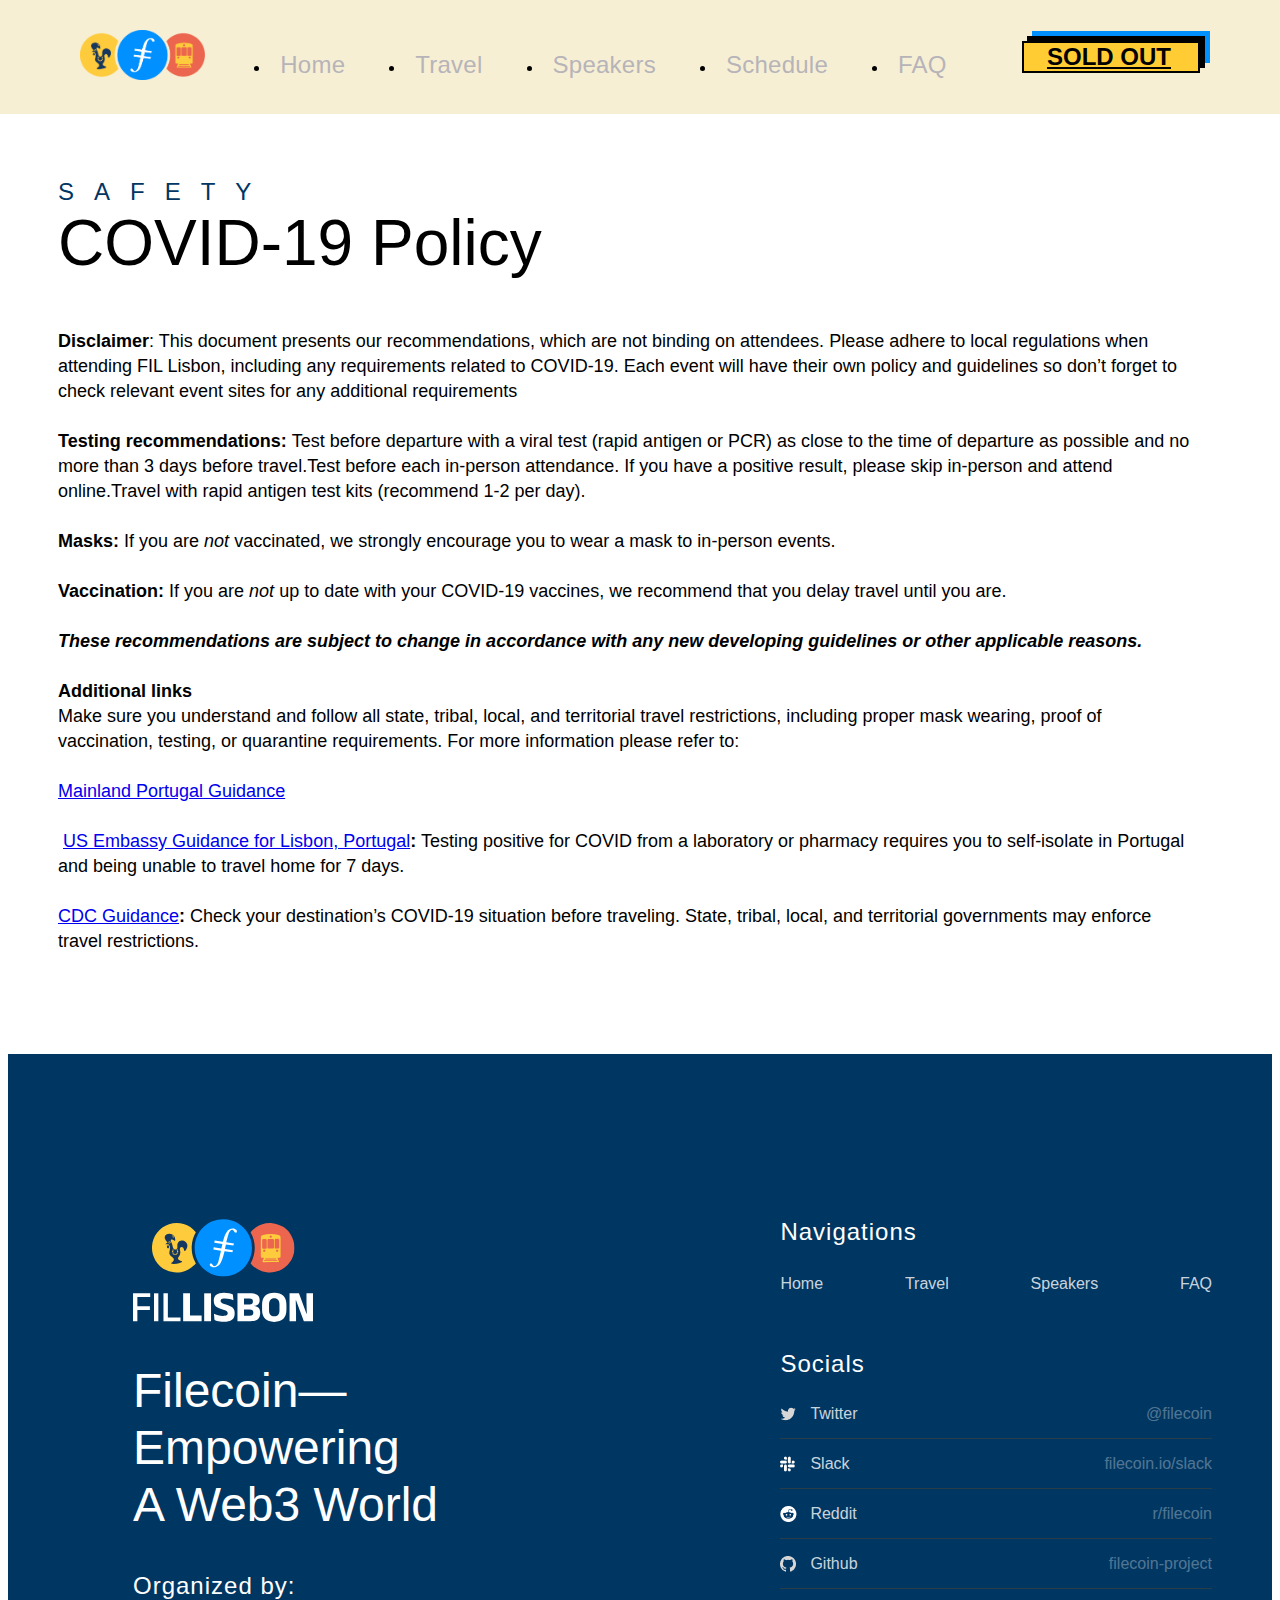
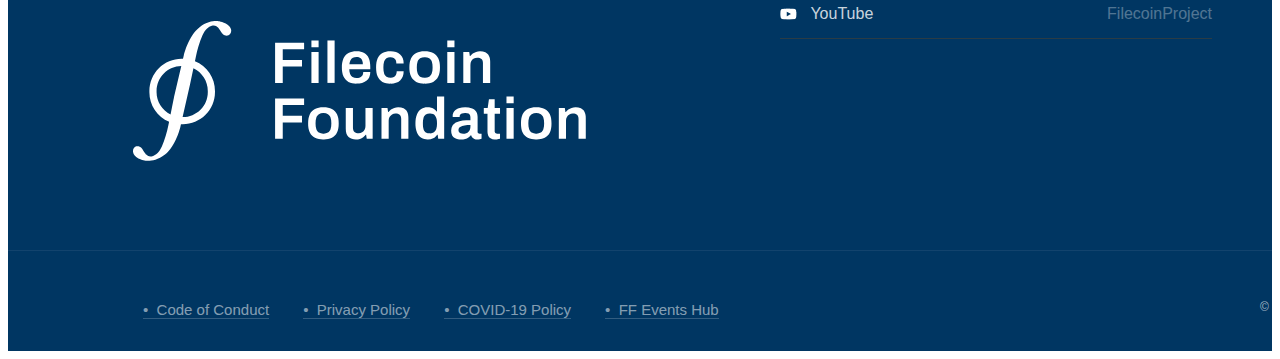
==== src/covid-policy.html @ 8f2e47ae "Date change Correction" ====
<!DOCTYPE html><!--  This site was created in Webflow. https://www.webflow.com  -->
<!--  Last Published: Sat Oct 29 2022 19:11:26 GMT+0000 (Coordinated Universal Time)  -->
<html data-wf-page="633b4d4a6fc466561694c9ec" data-wf-site="6304e1dcd60682c4db9e058d">
<head>
  <meta charset="utf-8">
  <title>FIL Lisbon | Covid Policy</title>
  <meta content="FIL Lisbon | Covid Policy" property="og:title">
  <meta content="FIL Lisbon | Covid Policy" property="twitter:title">
  <meta content="width=device-width, initial-scale=1" name="viewport">
  <meta content="Webflow" name="generator">
  <link href="css/normalize.css" rel="stylesheet" type="text/css">
  <link href="css/webflow.css" rel="stylesheet" type="text/css">
  <link href="css/fil-lisbon-preview.webflow.css" rel="stylesheet" type="text/css">
  <script src="https://ajax.googleapis.com/ajax/libs/webfont/1.6.26/webfont.js" type="text/javascript"></script>
  <script type="text/javascript">WebFont.load({  google: {    families: ["Lato:100,100italic,300,300italic,400,400italic,700,700italic,900,900italic","Anek Latin:100,200,300,regular,500,600,700,800","Lexend:100,200,300,regular,500,600,700,800,900","Nunito:200,300,regular,500,600,700,800,900,200italic,300italic,italic,500italic,600italic,700italic,800italic,900italic","Roboto:100,100italic,300,300italic,regular,italic,500,500italic,700,700italic,900,900italic"]  }});</script>
  <!-- [if lt IE 9]><script src="https://cdnjs.cloudflare.com/ajax/libs/html5shiv/3.7.3/html5shiv.min.js" type="text/javascript"></script><![endif] -->
  <script type="text/javascript">!function(o,c){var n=c.documentElement,t=" w-mod-";n.className+=t+"js",("ontouchstart"in o||o.DocumentTouch&&c instanceof DocumentTouch)&&(n.className+=t+"touch")}(window,document);</script>
  <link href="images/favicon.png" rel="shortcut icon" type="image/x-icon">
  <link href="images/webclip.png" rel="apple-touch-icon">
</head>
<body>
  <div class="navbar-logo-left wf-section">
    <div data-animation="default" data-collapse="medium" data-duration="400" data-easing="ease" data-easing2="ease" role="banner" class="navbar-logo-left-container shadow-three w-nav">
      <div class="container">
        <div class="navbar-wrapper">
          <a href="index.html" class="navbar-brand w-nav-brand"><img src="images/FilLisbonLogo.png" loading="lazy" width="125" alt=""></a>
          <nav role="navigation" class="nav-menu-wrapper w-nav-menu">
            <ul role="list" class="nav-menu-two w-list-unstyled">
              <li class="list-item">
                <a href="https://fil-lisbon.io/" class="nav-link">Home</a>
              </li>
              <li class="list-item-2">
                <a href="https://fil-lisbon.io/travel" class="nav-link">Travel</a>
              </li>
              <li class="list-item-3">
                <a href="https://fil-lisbon.io/speakers" class="nav-link">Speakers</a>
              </li>
              <li class="list-item-3">
                <a href="https://fillisbon2022.sched.com/" target="_blank" class="nav-link">Schedule</a>
              </li>
              <li class="list-item-4">
                <a href="https://fil-lisbon.io/faq/" class="nav-link">FAQ</a>
              </li>
            </ul>
            <div class="div-block-17">
              <a href="register-now.html" target="_blank" class="main-button _2 mobile w-button">Register Now</a>
            </div>
          </nav>
          <a href="https://fil-lisbon.io/" class="main-button _2 hide-mobile w-button">sold out</a>
          <div class="menu-button w-nav-button">
            <div class="w-icon-nav-menu"></div>
          </div>
        </div>
      </div>
    </div>
  </div>
  <div class="section-p exp wf-section">
    <div class="main-div exp">
      <div class="div-h1">
        <h2 class="h2 travel exp">SAFETY</h2>
        <h1 class="h1 exp">COVID-19 Policy</h1>
      </div>
      <p class="paragraph-9 fullwidth"><strong>Disclaimer</strong>: This document presents our recommendations, which are not binding on attendees. Please adhere to local regulations when attending FIL Lisbon, including any requirements related to COVID-19. Each event will have their own policy and guidelines so don’t forget to check relevant event sites for any additional requirements<br><br>‍<strong>Testing recommendations: </strong>Test before departure with a viral test (rapid antigen or PCR) as close to the time of departure as possible and no more than 3 days before travel.Test before each in-person attendance. If you have a positive result, please skip in-person and attend online.Travel with rapid antigen test kits (recommend 1-2 per day).<br><br>‍<strong>Masks: </strong>If you are <em>not</em> vaccinated, we strongly encourage you to wear a mask to in-person events.<br><br>‍<strong>Vaccination: </strong>If you are <em>not </em>up to date with your COVID-19 vaccines, we recommend that you delay travel until you are.<br>‍<br><strong><em>These recommendations are subject to change in accordance with any new developing guidelines or other applicable reasons.<br>‍</em></strong><br><strong>Additional links<br>‍</strong>Make sure you understand and follow all state, tribal, local, and territorial travel restrictions, including proper mask wearing, proof of vaccination, testing, or quarantine requirements. For more information please refer to:<br>‍<br>‍<a href="https://www.visitportugal.com/en/content/covid-19-measures-implemented-portugal#:~:text=The%20use%20of%20a%20mask,or%20a%20positive%20test%20result">Mainland Portugal Guidance<br><br>‍</a>
        <a href="https://pt.usembassy.gov/covid-19-information/">US Embassy Guidance for Lisbon, Portugal</a><strong>:</strong> Testing positive for COVID from a laboratory or pharmacy requires you to self-isolate in Portugal and being unable to travel home for 7 days. <br><br>‍<a href="https://www.cdc.gov/coronavirus/2019-ncov/travelers/travel-during-covid19.html">CDC Guidance</a><strong>: </strong>Check your destination’s COVID-19 situation before traveling. State, tribal, local, and territorial governments may enforce travel restrictions.
      </p>
    </div>
  </div>
  <section class="footer-dark wf-section">
    <div class="container-2">
      <div class="footer-wrapper">
        <div class="div-block-2"><img src="images/FL-Logo-Light.svg" loading="lazy" width="180" alt="" class="image-39">
          <div class="text-block-3">Filecoin—Empowering <span class="text-span"><br>A Web3 World</span></div>
          <div class="fffooterblock">
            <div class="title-small locaps">Organized by:</div>
            <a href="http://fil.org" target="_blank" class="link-block-6 w-inline-block"><img src="images/FF_Wordmark_Vertical_White.svg" loading="lazy" width="183" alt="" class="image-36"></a>
          </div>
        </div>
        <div class="footer-content">
          <div id="w-node-a9c4c3a8-3bab-3e74-3cee-263333004587-33004577" class="footer-block">
            <div class="title-small">Navigations</div>
            <div class="div-nav navigation">
              <a href="https://fil-lisbon.io/" class="footer-link navigation w-inline-block">
                <div class="text-block-2 navi">Home</div>
              </a>
              <a href="https://fil-lisbon.io/travel" class="footer-link navigation _3 w-inline-block">
                <div class="text-block-2 navi">Travel</div>
              </a>
              <a href="https://fil-lisbon.io/speakers" class="footer-link navigation w-inline-block">
                <div class="text-block-2 navi">Speakers</div>
              </a>
              <a href="https://fil-lisbon.io/faq" class="footer-link navigation _2 w-inline-block">
                <div class="text-block-2 navi">FAQ</div>
              </a>
            </div>
          </div>
          <div class="footer-block">
            <div class="title-small">Socials</div>
            <a href="https://twitter.com/Filecoin" target="_blank" class="div-socials w-inline-block">
              <div class="footer-link">
                <div class="text-block-2">Twitter</div>
              </div><img src="images/Vector_arrow.png" loading="lazy" alt="">
              <div class="text-block">@filecoin</div>
            </a>
            <a href="https://filecoin.io/slack" target="_blank" class="div-socials w-inline-block">
              <div class="footer-link slack">
                <div class="text-block-2">Slack</div>
              </div><img src="images/Vector_arrow.png" loading="lazy" alt="" class="image-34">
              <div class="text-block">filecoin.io/slack</div>
            </a>
            <a href="https://reddit.com/r/filecoin" target="_blank" class="div-socials w-inline-block">
              <div class="footer-link reddit">
                <div class="text-block-2">Reddit</div>
              </div><img src="images/Vector_arrow.png" loading="lazy" width="10" alt="">
              <div class="text-block">r/filecoin</div>
            </a>
            <a href="https://github.com/filecoin-project" target="_blank" class="div-socials w-inline-block">
              <div class="footer-link git">
                <div class="text-block-2">Github</div>
              </div><img src="images/Vector_arrow.png" loading="lazy" alt="">
              <div class="text-block">filecoin-project</div>
            </a>
            <a href="https://youtube.com/c/FilecoinProject" target="_blank" class="div-socials w-inline-block">
              <div class="footer-link youtube">
                <div class="text-block-2">YouTube</div>
              </div><img src="images/Vector_arrow.png" loading="lazy" alt="">
              <div class="text-block">FilecoinProject</div>
            </a>
          </div>
        </div>
      </div>
    </div>
    <div class="footer-divider"></div>
    <div class="div-links-footer">
      <div class="div-block">
        <a href="https://github.com/filecoin-project/community/blob/master/CODE_OF_CONDUCT.md" target="_blank" class="link">•  Code of Conduct</a>
        <a href="https://fil.org/policy/#site-navigation" target="_blank" class="link">•  Privacy Policy</a>
        <a href="https://fil-lisbon.io/covid-policy" class="link">•  COVID-19 Policy</a>
        <a href="https://hub.fil.org/events" target="_blank" class="link last">•  FF Events Hub</a>
      </div>
      <div class="footer-copyright-center">© 2022 Filecoin Foundation</div>
    </div>
  </section>
  <div class="restaurants-modal">
    <div class="div-block-102"><img src="images/exitbutton.png" loading="lazy" data-w-id="875a4fb5-2df9-6914-88bf-822b92c03667" alt="" class="restarauntsclose"></div>
    <div class="places-section restaurants wf-section">
      <div class="places-container">
        <div class="w-layout-grid grid-3">
          <div id="w-node-_66792ef8-95f6-9918-c430-9db1bd0aa310-1694c9ec" class="placestextcontainer"><img src="images/5Oceanos_Lx_030.jpeg" loading="lazy" id="w-node-_26a177ac-442f-70ad-23de-265d0f65f8b1-1694c9ec" alt="" class="places-image">
            <h3 id="w-node-_86635e9c-c1a2-5785-9942-8de3c70d81e2-1694c9ec" class="places-name">Five Oceans</h3>
            <a id="w-node-_3da0956a-74c8-b2fc-07f4-39dd7cb0ed91-1694c9ec" href="https://goo.gl/maps/K3TCDXnjWJshco9NA" target="_blank" class="places-link">LEARN MORE</a>
          </div>
          <div id="w-node-_06355660-84b2-94e2-6095-8bcb9dbc4dc4-1694c9ec" class="placestextcontainer"><img src="images/IMG_20170522_114850.jpeg" loading="lazy" id="w-node-_06355660-84b2-94e2-6095-8bcb9dbc4dc5-1694c9ec" alt="" class="places-image">
            <h3 id="w-node-_06355660-84b2-94e2-6095-8bcb9dbc4dc6-1694c9ec" class="places-name">Noobai - Rooftop Bar</h3>
            <a id="w-node-_06355660-84b2-94e2-6095-8bcb9dbc4dc8-1694c9ec" href="https://goo.gl/maps/tQZDobjEqquuS2Sy9" target="_blank" class="places-link">LEARN MORE</a>
          </div>
          <div id="w-node-c7a97e42-8497-71e5-f2fa-04b540f493e4-1694c9ec" class="placestextcontainer"><img src="images/_DSC5355.jpeg" loading="lazy" id="w-node-c7a97e42-8497-71e5-f2fa-04b540f493e5-1694c9ec" alt="" class="places-image">
            <h3 id="w-node-c7a97e42-8497-71e5-f2fa-04b540f493e6-1694c9ec" class="places-name">JNcQUOI Avenida<br></h3>
            <a id="w-node-c7a97e42-8497-71e5-f2fa-04b540f493e8-1694c9ec" href="https://goo.gl/maps/TmU7Uy5wSqJXrY8MA" target="_blank" class="places-link">LEARN MORE</a>
          </div>
          <div id="w-node-a658e69f-17e7-f846-5b67-9b45bd2e0304-1694c9ec" class="placestextcontainer"><img src="images/RestoLattitude-2-2.jpeg" loading="lazy" id="w-node-a658e69f-17e7-f846-5b67-9b45bd2e0305-1694c9ec" alt="" class="places-image">
            <h3 id="w-node-a658e69f-17e7-f846-5b67-9b45bd2e0306-1694c9ec" class="places-name">Latitude 38º43&#x27;</h3>
            <a id="w-node-a658e69f-17e7-f846-5b67-9b45bd2e0308-1694c9ec" href="https://goo.gl/maps/EkPLyjfGFeERiJK98" target="_blank" class="places-link">LEARN MORE</a>
          </div>
          <div id="w-node-_33564b3e-86a9-6631-447e-f9b7d7c5b816-1694c9ec" class="placestextcontainer"><img src="images/2021-12-16.png" loading="lazy" id="w-node-_33564b3e-86a9-6631-447e-f9b7d7c5b817-1694c9ec" alt="" class="places-image">
            <h3 id="w-node-_33564b3e-86a9-6631-447e-f9b7d7c5b818-1694c9ec" class="places-name">Bairrices</h3>
            <a id="w-node-_33564b3e-86a9-6631-447e-f9b7d7c5b81a-1694c9ec" href="https://g.page/bairrices?share" target="_blank" class="places-link">LEARN MORE</a>
          </div>
          <div id="w-node-_9e608be7-f5c4-5568-a2ab-08cfab0490d3-1694c9ec" class="placestextcontainer"><img src="images/SanaSud_DSC7106.jpeg" loading="lazy" id="w-node-_9e608be7-f5c4-5568-a2ab-08cfab0490d4-1694c9ec" alt="" class="places-image">
            <h3 id="w-node-_9e608be7-f5c4-5568-a2ab-08cfab0490d5-1694c9ec" class="places-name">SUD Lisboa<br></h3>
            <a id="w-node-_9e608be7-f5c4-5568-a2ab-08cfab0490d7-1694c9ec" href="https://g.page/sudlisboa?share" target="_blank" class="places-link">LEARN MORE</a>
          </div>
        </div>
      </div>
    </div>
  </div>
  <div class="experiences-modal">
    <div class="div-block-102"><img src="images/exitbutton.png" loading="lazy" data-w-id="a4d59be3-7022-2775-fd62-00d3d62ffb47" alt="" class="experiencesclose"></div>
    <div class="places-section experiences wf-section">
      <div class="places-container">
        <div class="w-layout-grid grid-3">
          <div id="w-node-a447d27c-357b-f688-2eb9-26d60accfb9c-1694c9ec" class="placestextcontainer"><img src="images/2017-07-12.jpeg" loading="lazy" id="w-node-a447d27c-357b-f688-2eb9-26d60accfb9d-1694c9ec" alt="" class="places-image">
            <h3 id="w-node-a447d27c-357b-f688-2eb9-26d60accfb9e-1694c9ec" class="places-name">Time Out Market</h3>
            <a id="w-node-a447d27c-357b-f688-2eb9-26d60accfba0-1694c9ec" href="https://g.page/timeoutmarketlisboa?share" target="_blank" class="places-link">LEARN MORE</a>
          </div>
          <div id="w-node-a447d27c-357b-f688-2eb9-26d60accfba2-1694c9ec" class="placestextcontainer"><img src="images/2022-07-11.jpeg" loading="lazy" id="w-node-a447d27c-357b-f688-2eb9-26d60accfba3-1694c9ec" alt="" class="places-image">
            <h3 id="w-node-a447d27c-357b-f688-2eb9-26d60accfba4-1694c9ec" class="places-name">Jerónimos Monastery</h3>
            <a id="w-node-a447d27c-357b-f688-2eb9-26d60accfba6-1694c9ec" href="https://goo.gl/maps/MkXmdE1ZCiWThfJP8" target="_blank" class="places-link">LEARN MORE</a>
          </div>
          <div id="w-node-a447d27c-357b-f688-2eb9-26d60accfba8-1694c9ec" class="placestextcontainer"><img src="images/2022-03-02.jpeg" loading="lazy" id="w-node-a447d27c-357b-f688-2eb9-26d60accfba9-1694c9ec" alt="" class="places-image">
            <h3 id="w-node-a447d27c-357b-f688-2eb9-26d60accfbaa-1694c9ec" class="places-name">Castelo de S. Jorge<br></h3>
            <a id="w-node-a447d27c-357b-f688-2eb9-26d60accfbad-1694c9ec" href="https://goo.gl/maps/jUPQa2qWNUsDVSVL6" target="_blank" class="places-link">LEARN MORE</a>
          </div>
          <div id="w-node-a447d27c-357b-f688-2eb9-26d60accfbaf-1694c9ec" class="placestextcontainer"><img src="images/Alfama.jpeg" loading="lazy" id="w-node-a447d27c-357b-f688-2eb9-26d60accfbb0-1694c9ec" alt="" class="places-image">
            <h3 id="w-node-a447d27c-357b-f688-2eb9-26d60accfbb1-1694c9ec" class="places-name">Alfama</h3>
            <a id="w-node-a447d27c-357b-f688-2eb9-26d60accfbb3-1694c9ec" href="https://goo.gl/maps/HQL674FAvwsdsAo59" target="_blank" class="places-link">LEARN MORE</a>
          </div>
          <div id="w-node-a447d27c-357b-f688-2eb9-26d60accfbb5-1694c9ec" class="placestextcontainer"><img src="images/2022-07-18.jpeg" loading="lazy" id="w-node-a447d27c-357b-f688-2eb9-26d60accfbb6-1694c9ec" alt="" class="places-image">
            <h3 id="w-node-a447d27c-357b-f688-2eb9-26d60accfbb7-1694c9ec" class="places-name">Commerce Square</h3>
            <a id="w-node-a447d27c-357b-f688-2eb9-26d60accfbb9-1694c9ec" href="https://goo.gl/maps/eVeUehPPemKwAAue9" target="_blank" class="places-link">LEARN MORE</a>
          </div>
          <div id="w-node-a447d27c-357b-f688-2eb9-26d60accfbbb-1694c9ec" class="placestextcontainer"><img src="images/SanaSud_DSC7106.jpeg" loading="lazy" id="w-node-a447d27c-357b-f688-2eb9-26d60accfbbc-1694c9ec" alt="" class="places-image">
            <h3 id="w-node-a447d27c-357b-f688-2eb9-26d60accfbbd-1694c9ec" class="places-name">Belém Tower<br></h3>
            <a id="w-node-a447d27c-357b-f688-2eb9-26d60accfbc0-1694c9ec" href="https://goo.gl/maps/6TBn5aKqAKKNrPaZ9" target="_blank" class="places-link">LEARN MORE</a>
          </div>
        </div>
      </div>
    </div>
  </div>
  <div class="bars-modal">
    <div class="div-block-102"><img src="images/exitbutton.png" loading="lazy" data-w-id="bc67b76c-c0ed-0e39-b672-1e1e3473ba31" alt="" class="barsclose"></div>
    <div class="places-section bars wf-section">
      <div class="places-container">
        <div class="w-layout-grid grid-3">
          <div id="w-node-_777ced3e-dd95-0ee1-6496-59bda0663264-1694c9ec" class="placestextcontainer"><img src="images/Screen-Shot-2022-09-13-at-3.26.57-PM.png" loading="lazy" id="w-node-_777ced3e-dd95-0ee1-6496-59bda0663265-1694c9ec" alt="" class="places-image">
            <h3 id="w-node-_777ced3e-dd95-0ee1-6496-59bda0663266-1694c9ec" class="places-name">Freaky Tiki</h3>
            <a id="w-node-_777ced3e-dd95-0ee1-6496-59bda0663268-1694c9ec" href="https://goo.gl/maps/554MW8eBgL7R7M5fA" target="_blank" class="places-link">LEARN MORE</a>
          </div>
          <div id="w-node-_777ced3e-dd95-0ee1-6496-59bda066326a-1694c9ec" class="placestextcontainer"><img src="images/2022-03-26.jpeg" loading="lazy" id="w-node-_777ced3e-dd95-0ee1-6496-59bda066326b-1694c9ec" alt="" class="places-image">
            <h3 id="w-node-_777ced3e-dd95-0ee1-6496-59bda066326c-1694c9ec" class="places-name">146 Bar</h3>
            <a id="w-node-_777ced3e-dd95-0ee1-6496-59bda066326e-1694c9ec" href="https://g.page/146-bar?share" target="_blank" class="places-link">LEARN MORE</a>
          </div>
          <div id="w-node-_777ced3e-dd95-0ee1-6496-59bda0663270-1694c9ec" class="placestextcontainer"><img src="images/unnamed.jpeg" loading="lazy" id="w-node-_777ced3e-dd95-0ee1-6496-59bda0663271-1694c9ec" alt="" class="places-image">
            <h3 id="w-node-_777ced3e-dd95-0ee1-6496-59bda0663272-1694c9ec" class="places-name">Foxtrot<br></h3>
            <a id="w-node-_777ced3e-dd95-0ee1-6496-59bda0663275-1694c9ec" href="https://g.page/BarFoxtrotLisboa?share" target="_blank" class="places-link">LEARN MORE</a>
          </div>
          <div id="w-node-_777ced3e-dd95-0ee1-6496-59bda0663277-1694c9ec" class="placestextcontainer"><img src="images/unnamed_1.jpeg" loading="lazy" id="w-node-_777ced3e-dd95-0ee1-6496-59bda0663278-1694c9ec" alt="" class="places-image">
            <h3 id="w-node-_777ced3e-dd95-0ee1-6496-59bda0663279-1694c9ec" class="places-name">The V Rooftop Bar</h3>
            <a id="w-node-_777ced3e-dd95-0ee1-6496-59bda066327b-1694c9ec" href="https://g.page/v-rooftop-bar?share" target="_blank" class="places-link">LEARN MORE</a>
          </div>
          <div id="w-node-_777ced3e-dd95-0ee1-6496-59bda066327d-1694c9ec" class="placestextcontainer"><img src="images/Screen-Shot-2022-09-13-at-3.28.40-PM.png" loading="lazy" id="w-node-_777ced3e-dd95-0ee1-6496-59bda066327e-1694c9ec" alt="" class="places-image">
            <h3 id="w-node-_777ced3e-dd95-0ee1-6496-59bda066327f-1694c9ec" class="places-name">Procópio</h3>
            <a id="w-node-_777ced3e-dd95-0ee1-6496-59bda0663281-1694c9ec" href="https://goo.gl/maps/eNeLXnjAYqoRHYZq7" target="_blank" class="places-link">LEARN MORE</a>
          </div>
          <div id="w-node-_777ced3e-dd95-0ee1-6496-59bda0663283-1694c9ec" class="placestextcontainer"><img src="images/Screen-Shot-2022-09-13-at-3.30.10-PM.png" loading="lazy" id="w-node-_777ced3e-dd95-0ee1-6496-59bda0663284-1694c9ec" alt="" class="places-image">
            <h3 id="w-node-_777ced3e-dd95-0ee1-6496-59bda0663285-1694c9ec" class="places-name">Bar Hawaii<br></h3>
            <a id="w-node-_777ced3e-dd95-0ee1-6496-59bda0663288-1694c9ec" href="https://goo.gl/maps/mLjWbVSWkC5n1vYx5" target="_blank" class="places-link">LEARN MORE</a>
          </div>
        </div>
      </div>
    </div>
  </div>
  <script src="https://d3e54v103j8qbb.cloudfront.net/js/jquery-3.5.1.min.dc5e7f18c8.js?site=6304e1dcd60682c4db9e058d" type="text/javascript" integrity="sha256-9/aliU8dGd2tb6OSsuzixeV4y/faTqgFtohetphbbj0=" crossorigin="anonymous"></script>
  <script src="js/webflow.js" type="text/javascript"></script>
  <!-- [if lte IE 9]><script src="https://cdnjs.cloudflare.com/ajax/libs/placeholders/3.0.2/placeholders.min.js"></script><![endif] -->
  <style>
/*width*/
::-webkit-scrollbar {
width:10px;
}
/*track*/
::-webkit-scrollbar-track {
background:rgba(222, 222, 222, 0.73);
}
/*thumb*/
::-webkit-scrollbar-thumb {
background:rgb(236, 101, 78);
border-radius:20px;
}
</style>
</body>
</html>
---- src/css/fil-lisbon-preview.webflow.css ----
.w-layout-grid {
  display: -ms-grid;
  display: grid;
  grid-auto-columns: 1fr;
  -ms-grid-columns: 1fr 1fr;
  grid-template-columns: 1fr 1fr;
  -ms-grid-rows: auto auto;
  grid-template-rows: auto auto;
  grid-row-gap: 16px;
  grid-column-gap: 16px;
}

a {
  text-decoration: underline;
}

.div-detail-inside {
  display: -webkit-box;
  display: -webkit-flex;
  display: -ms-flexbox;
  display: flex;
  width: 70%;
  height: auto;
  margin-bottom: 30px;
  padding: 20px 60px;
  -webkit-box-align: center;
  -webkit-align-items: center;
  -ms-flex-align: center;
  align-items: center;
  border: 2px solid #000;
  background-color: #f6f6f6;
  -webkit-transition: all 500ms ease;
  transition: all 500ms ease;
}

.div-detail-inside:hover {
  box-shadow: 8px -8px 0 0 #0090ff;
}

.div-detail-inside.last {
  height: auto;
  margin-bottom: 30px;
}

.date-blog {
  font-family: 'Anek Latin', sans-serif;
  color: #fff;
  font-size: 12px;
  line-height: 18px;
}

.img-yellow-star {
  position: absolute;
  left: auto;
  top: 160px;
  right: 630px;
  bottom: auto;
}

.div-father-blocks {
  display: -webkit-box;
  display: -webkit-flex;
  display: -ms-flexbox;
  display: flex;
  width: 100%;
  -webkit-box-pack: start;
  -webkit-justify-content: flex-start;
  -ms-flex-pack: start;
  justify-content: flex-start;
}

.box-m {
  width: 100%;
  margin-right: 30px;
  padding: 30px 0px;
  border-style: solid;
  border-width: 6px;
  border-color: transparent;
  background-color: #fff;
  box-shadow: 13px 13px 0 0 rgba(132, 125, 100, 0.2);
  -webkit-transition: all 550ms ease;
  transition: all 550ms ease;
}

.box-m:hover {
  border-color: #000;
  box-shadow: 13px 13px 0 0 #0090ff;
}

.footer-content {
  display: -webkit-box;
  display: -webkit-flex;
  display: -ms-flexbox;
  display: flex;
  width: 40%;
  margin-right: 60px;
  -webkit-box-orient: vertical;
  -webkit-box-direction: normal;
  -webkit-flex-direction: column;
  -ms-flex-direction: column;
  flex-direction: column;
  grid-auto-columns: 1fr;
  grid-column-gap: 70px;
  grid-row-gap: 40px;
  -ms-grid-columns: auto;
  grid-template-columns: auto;
  -ms-grid-rows: auto;
  grid-template-rows: auto;
}

.div-legends-blog {
  position: absolute;
  left: 0%;
  top: auto;
  right: 0%;
  bottom: auto;
  z-index: 2;
  display: -webkit-box;
  display: -webkit-flex;
  display: -ms-flexbox;
  display: flex;
  height: 100%;
  padding-top: 0px;
  padding-bottom: 25px;
  padding-left: 25px;
  -webkit-box-orient: vertical;
  -webkit-box-direction: normal;
  -webkit-flex-direction: column;
  -ms-flex-direction: column;
  flex-direction: column;
  -webkit-box-pack: end;
  -webkit-justify-content: flex-end;
  -ms-flex-pack: end;
  justify-content: flex-end;
  -webkit-box-align: start;
  -webkit-align-items: flex-start;
  -ms-flex-align: start;
  align-items: flex-start;
  -webkit-transition: all 500ms ease;
  transition: all 500ms ease;
}

.div-legends-blog._2 {
  background-image: none;
  background-position: 50% 50%;
  background-size: cover;
  background-repeat: no-repeat;
}

.image-13 {
  position: absolute;
  left: auto;
  top: 195px;
  right: 52px;
  bottom: 0%;
}

.div-details-w-date {
  display: -webkit-box;
  display: -webkit-flex;
  display: -ms-flexbox;
  display: flex;
  width: 100%;
  -webkit-box-orient: vertical;
  -webkit-box-direction: normal;
  -webkit-flex-direction: column;
  -ms-flex-direction: column;
  flex-direction: column;
  -webkit-box-align: center;
  -webkit-align-items: center;
  -ms-flex-align: center;
  align-items: center;
}

.footer-dark {
  position: relative;
  display: -webkit-box;
  display: -webkit-flex;
  display: -ms-flexbox;
  display: flex;
  margin-bottom: 0px;
  padding: 165px 0px 32px;
  -webkit-box-orient: vertical;
  -webkit-box-direction: normal;
  -webkit-flex-direction: column;
  -ms-flex-direction: column;
  flex-direction: column;
  -webkit-box-pack: justify;
  -webkit-justify-content: space-between;
  -ms-flex-pack: justify;
  justify-content: space-between;
  border-bottom: 0px none #e4ebf3;
  background-color: #003662;
  background-image: url('../images/Group-47423-1.png');
  background-position: 0% 50%;
  background-size: auto 100%;
  background-repeat: no-repeat;
}

.div-image-bus {
  display: -webkit-box;
  display: -webkit-flex;
  display: -ms-flexbox;
  display: flex;
  width: 50%;
  height: auto;
  -webkit-box-pack: end;
  -webkit-justify-content: flex-end;
  -ms-flex-pack: end;
  justify-content: flex-end;
  -webkit-box-align: stretch;
  -webkit-align-items: stretch;
  -ms-flex-align: stretch;
  align-items: stretch;
  -webkit-align-self: stretch;
  -ms-flex-item-align: stretch;
  align-self: stretch;
  background-image: none;
  background-position: 50% 50%;
  background-size: cover;
  background-repeat: no-repeat;
}

.text-complete-date {
  margin-bottom: 40px;
  font-family: 'Anek Latin', sans-serif;
  color: #0090ff;
  font-size: 30px;
  line-height: 33px;
  font-weight: 600;
}

.block-speakers {
  display: -webkit-box;
  display: -webkit-flex;
  display: -ms-flexbox;
  display: flex;
  width: 166px;
  margin-left: 25px;
  padding: 20px 40px;
  -webkit-box-orient: vertical;
  -webkit-box-direction: normal;
  -webkit-flex-direction: column;
  -ms-flex-direction: column;
  flex-direction: column;
  -webkit-box-pack: center;
  -webkit-justify-content: center;
  -ms-flex-pack: center;
  justify-content: center;
  -webkit-box-align: center;
  -webkit-align-items: center;
  -ms-flex-align: center;
  align-items: center;
  border-radius: 5px;
  background-color: #003662;
  box-shadow: 6px -6px 0 0 rgba(0, 54, 98, 0);
  -webkit-transition: all 500ms ease;
  transition: all 500ms ease;
}

.block-speakers:hover {
  box-shadow: 6px -6px 0 0 #0090ff;
}

.paragraph-4 {
  width: 50%;
  padding-right: 40px;
  padding-left: 40px;
  font-family: Lexend, sans-serif;
  color: #847d64;
  font-size: 18px;
  line-height: 25px;
  text-align: center;
}

.img-blue-planet {
  position: absolute;
  left: 190px;
  top: -71px;
  right: auto;
  bottom: auto;
}

.main-button {
  padding-right: 57px;
  padding-left: 43px;
  border: 2px solid #000;
  background-color: #fc3;
  box-shadow: 5px -5px 0 0 #000, 10px -10px 0 0 #0090ff;
  -webkit-transition: all 575ms ease;
  transition: all 575ms ease;
  font-family: 'Anek Latin', sans-serif;
  color: #000;
  font-size: 24px;
  line-height: 28px;
  font-weight: 700;
  text-align: center;
  text-transform: uppercase;
}

.main-button:hover {
  background-color: #fff;
  box-shadow: none;
  -webkit-transform: scale(0.95);
  -ms-transform: scale(0.95);
  transform: scale(0.95);
}

.main-button.absolut {
  position: absolute;
  left: auto;
  top: auto;
  right: auto;
  bottom: 285px;
  -webkit-box-pack: center;
  -webkit-justify-content: center;
  -ms-flex-pack: center;
  justify-content: center;
  -webkit-box-align: center;
  -webkit-align-items: center;
  -ms-flex-align: center;
  align-items: center;
}

.main-button.absolut.map {
  bottom: 55px;
  cursor: pointer;
}

.main-button.absolut.map.hide {
  display: none;
}

.main-button.link-block {
  margin-top: 20px;
  padding-top: 10px;
  padding-bottom: 10px;
  text-decoration: none;
}

.main-button._2 {
  display: block;
  padding-right: 27px;
  padding-left: 23px;
  -webkit-align-self: center;
  -ms-flex-item-align: center;
  -ms-grid-row-align: center;
  align-self: center;
}

.main-button._2.hide-mobile {
  text-align: center;
}

.main-button._2.mobile {
  display: none;
}

.text-6 {
  margin-bottom: 10px;
  font-family: Lexend, sans-serif;
  color: #000;
  font-size: 40px;
  line-height: 60px;
}

.div-local-date {
  display: -webkit-box;
  display: -webkit-flex;
  display: -ms-flexbox;
  display: flex;
  width: 100%;
  margin-bottom: 50px;
  -webkit-box-orient: vertical;
  -webkit-box-direction: normal;
  -webkit-flex-direction: column;
  -ms-flex-direction: column;
  flex-direction: column;
  -webkit-box-align: center;
  -webkit-align-items: center;
  -ms-flex-align: center;
  align-items: center;
}

.img-star-blank {
  position: absolute;
  left: auto;
  top: 335px;
  right: 83px;
  bottom: auto;
}

.h1 {
  margin-top: 0px;
  margin-bottom: 0px;
  font-family: Lexend, sans-serif;
  color: #000;
  font-size: 96px;
  line-height: 115px;
  font-weight: 400;
}

.h1.exp {
  font-size: 64px;
  line-height: 75px;
}

.h1.center {
  text-align: center;
}

.h1.center.contact {
  font-size: 64px;
  line-height: 76px;
}

.div-height100 {
  display: -webkit-box;
  display: -webkit-flex;
  display: -ms-flexbox;
  display: flex;
  width: 100%;
  height: 100%;
  max-width: 50%;
  padding: 170px 190px 170px 60px;
  -webkit-box-orient: vertical;
  -webkit-box-direction: normal;
  -webkit-flex-direction: column;
  -ms-flex-direction: column;
  flex-direction: column;
  -webkit-box-align: start;
  -webkit-align-items: flex-start;
  -ms-flex-align: start;
  align-items: flex-start;
  -webkit-align-self: stretch;
  -ms-flex-item-align: stretch;
  align-self: stretch;
}

.div-height100.the-place {
  padding-top: 0px;
  padding-right: 0px;
  padding-bottom: 0px;
}

.div-height100.about {
  padding-top: 115px;
}

.div-middle {
  display: -webkit-box;
  display: -webkit-flex;
  display: -ms-flexbox;
  display: flex;
  width: 100%;
  max-width: 1140px;
  -webkit-box-orient: vertical;
  -webkit-box-direction: normal;
  -webkit-flex-direction: column;
  -ms-flex-direction: column;
  flex-direction: column;
  -webkit-box-align: center;
  -webkit-align-items: center;
  -ms-flex-align: center;
  align-items: center;
}

.div-middle.map {
  margin-top: -265px;
}

.div-middle.grided {
  display: -ms-grid;
  display: grid;
  grid-auto-columns: 1fr;
  grid-column-gap: 16px;
  grid-row-gap: 16px;
  -ms-grid-columns: 1fr 1fr;
  grid-template-columns: 1fr 1fr;
  -ms-grid-rows: auto;
  grid-template-rows: auto;
}

.div-absolute {
  position: absolute;
  left: 45px;
  top: 125px;
  right: auto;
  bottom: auto;
  display: -webkit-box;
  display: -webkit-flex;
  display: -ms-flexbox;
  display: flex;
  -webkit-box-align: start;
  -webkit-align-items: flex-start;
  -ms-flex-align: start;
  align-items: flex-start;
}

.text-3 {
  margin-bottom: 105px;
  font-family: Lexend, sans-serif;
  color: #000;
  font-size: 48px;
  line-height: 57px;
}

.text-1 {
  margin-bottom: 30px;
  font-family: Lexend, sans-serif;
  color: #000;
  font-size: 48px;
  line-height: 57px;
  font-weight: 300;
}

.text-1.faq {
  margin-bottom: 100px;
  padding-right: 40px;
  font-weight: 400;
}

.div-texts.center {
  display: -webkit-box;
  display: -webkit-flex;
  display: -ms-flexbox;
  display: flex;
  width: 100%;
  -webkit-box-orient: vertical;
  -webkit-box-direction: normal;
  -webkit-flex-direction: column;
  -ms-flex-direction: column;
  flex-direction: column;
  -webkit-box-align: center;
  -webkit-align-items: center;
  -ms-flex-align: center;
  align-items: center;
}

.div-texts.center._100.paddedtop {
  display: none;
  margin-top: 50px;
}

.date-main-section {
  display: -webkit-box;
  display: -webkit-flex;
  display: -ms-flexbox;
  display: flex;
  width: 50%;
  -webkit-box-pack: center;
  -webkit-justify-content: center;
  -ms-flex-pack: center;
  justify-content: center;
  -webkit-box-align: center;
  -webkit-align-items: center;
  -ms-flex-align: center;
  align-items: center;
  text-align: center;
}

.main-section {
  position: relative;
  display: -webkit-box;
  display: -webkit-flex;
  display: -ms-flexbox;
  display: flex;
  height: auto;
  padding-top: 200px;
  padding-bottom: 200px;
  -webkit-box-orient: vertical;
  -webkit-box-direction: normal;
  -webkit-flex-direction: column;
  -ms-flex-direction: column;
  flex-direction: column;
  -webkit-box-pack: start;
  -webkit-justify-content: flex-start;
  -ms-flex-pack: start;
  justify-content: flex-start;
  -webkit-box-align: center;
  -webkit-align-items: center;
  -ms-flex-align: center;
  align-items: center;
  background-color: #f7efd4;
  background-image: none, none;
  background-position: 100% 100%, 0% 0%;
  background-size: auto 75%, auto 50%;
  background-repeat: no-repeat, no-repeat;
}

.footer-wrapper {
  display: -webkit-box;
  display: -webkit-flex;
  display: -ms-flexbox;
  display: flex;
  max-width: none;
  margin-right: 0px;
  margin-left: 0px;
  -webkit-box-pack: justify;
  -webkit-justify-content: space-between;
  -ms-flex-pack: justify;
  justify-content: space-between;
  -webkit-box-align: start;
  -webkit-align-items: flex-start;
  -ms-flex-align: start;
  align-items: flex-start;
}

.footer-social-link {
  margin-left: 12px;
}

.paragraph-3 {
  margin-bottom: 20px;
  padding-top: 5px;
  padding-left: 15px;
  font-family: Lexend, sans-serif;
  color: #003662;
  font-size: 18px;
  line-height: 22px;
}

.footer-divider {
  width: 100%;
  height: 1px;
  margin-top: 85px;
  margin-bottom: 15px;
  background-color: rgba(228, 235, 243, 0.08);
}

.footer-copyright-center {
  font-family: 'Anek Latin', sans-serif;
  color: hsla(0, 0%, 100%, 0.64);
  font-size: 12px;
  line-height: 13px;
  text-align: center;
}

.section-bg-bege {
  position: relative;
  display: -webkit-box;
  display: -webkit-flex;
  display: -ms-flexbox;
  display: flex;
  padding-top: 170px;
  padding-bottom: 170px;
  -webkit-box-pack: center;
  -webkit-justify-content: center;
  -ms-flex-pack: center;
  justify-content: center;
  -webkit-box-align: center;
  -webkit-align-items: center;
  -ms-flex-align: center;
  align-items: center;
  background-color: #f7efd4;
  background-image: none;
  background-position: 0% 95%;
  background-size: 15%;
  background-repeat: no-repeat;
}

.section-bg-bege.the-place {
  padding-bottom: 340px;
  -webkit-box-pack: start;
  -webkit-justify-content: flex-start;
  -ms-flex-pack: start;
  justify-content: flex-start;
  background-image: none;
  background-position: 0% 100%;
  background-size: auto;
}

.text-5 {
  width: 25%;
  font-family: Lexend, sans-serif;
  color: #000;
  font-size: 20px;
  line-height: 25px;
  font-weight: 700;
}

.details {
  display: -webkit-box;
  display: -webkit-flex;
  display: -ms-flexbox;
  display: flex;
  width: 75%;
  margin-left: 20px;
  -webkit-box-orient: vertical;
  -webkit-box-direction: normal;
  -webkit-flex-direction: column;
  -ms-flex-direction: column;
  flex-direction: column;
  -webkit-box-align: start;
  -webkit-align-items: flex-start;
  -ms-flex-align: start;
  align-items: flex-start;
}

.img-circles {
  position: relative;
  z-index: 1;
}

.img-circles.hide {
  display: none;
}

.local-main-section {
  display: -webkit-box;
  display: -webkit-flex;
  display: -ms-flexbox;
  display: flex;
  width: 50%;
  margin-bottom: 15px;
  -webkit-box-pack: center;
  -webkit-justify-content: center;
  -ms-flex-pack: center;
  justify-content: center;
  -webkit-box-align: center;
  -webkit-align-items: center;
  -ms-flex-align: center;
  align-items: center;
}

.text-m-d-y {
  margin-bottom: 10px;
  font-family: Lexend, sans-serif;
  color: #000;
  font-size: 51px;
  line-height: 64px;
  font-weight: 500;
  text-align: center;
}

.img-smile {
  position: absolute;
  left: auto;
  top: 800px;
  right: 69px;
  bottom: auto;
}

.txt-2-m-d-y {
  margin-bottom: 20px;
  font-family: 'Anek Latin', sans-serif;
  color: #847d64;
  font-size: 36px;
  line-height: 43px;
  text-align: center;
}

.logo-fillisbon {
  display: -webkit-box;
  display: -webkit-flex;
  display: -ms-flexbox;
  display: flex;
  width: 50%;
  margin-bottom: 25px;
  -webkit-box-pack: center;
  -webkit-justify-content: center;
  -ms-flex-pack: center;
  justify-content: center;
  -webkit-box-align: center;
  -webkit-align-items: center;
  -ms-flex-align: center;
  align-items: center;
}

.text-event {
  font-family: Lexend, sans-serif;
  color: #fff;
  font-size: 16px;
  text-align: center;
}

.container-2 {
  width: 100%;
  max-width: none;
  margin-right: 0px;
  margin-left: 0px;
}

.image-12 {
  position: absolute;
  left: auto;
  top: 140px;
  right: 110px;
  bottom: auto;
  display: none;
}

.image-12.faq {
  top: 230px;
}

.image-12.faq.blue-planet-copy {
  left: auto;
  top: auto;
  right: 40px;
  bottom: 40px;
}

.icon-pin-map {
  width: 32px;
  margin-right: 20px;
}

.div-icons {
  display: -webkit-box;
  display: -webkit-flex;
  display: -ms-flexbox;
  display: flex;
  width: 50%;
  margin-bottom: 40px;
  -webkit-box-pack: center;
  -webkit-justify-content: center;
  -ms-flex-pack: center;
  justify-content: center;
  -webkit-box-align: center;
  -webkit-align-items: center;
  -ms-flex-align: center;
  align-items: center;
}

.blue-planet {
  position: absolute;
  left: auto;
  top: 210px;
  right: auto;
  bottom: auto;
}

.div-box-blog {
  position: relative;
  display: -webkit-box;
  display: -webkit-flex;
  display: -ms-flexbox;
  display: flex;
  width: 100%;
  height: 640px;
  max-width: none;
  -webkit-box-orient: vertical;
  -webkit-box-direction: normal;
  -webkit-flex-direction: column;
  -ms-flex-direction: column;
  flex-direction: column;
  -webkit-box-pack: end;
  -webkit-justify-content: flex-end;
  -ms-flex-pack: end;
  justify-content: flex-end;
  -webkit-box-align: center;
  -webkit-align-items: center;
  -ms-flex-align: center;
  align-items: center;
  -webkit-align-self: flex-start;
  -ms-flex-item-align: start;
  align-self: flex-start;
  background-image: -webkit-gradient(linear, left bottom, left top, from(rgba(0, 0, 0, 0.47)), color-stop(45%, hsla(0, 0%, 100%, 0))), none;
  background-image: linear-gradient(0deg, rgba(0, 0, 0, 0.47), hsla(0, 0%, 100%, 0) 45%), none;
  background-position: 0px 0px, 50% 50%;
  background-size: auto, cover;
  background-repeat: repeat, no-repeat;
}

.div-box-blog._3 {
  background-image: -webkit-gradient(linear, left bottom, left top, from(rgba(0, 0, 0, 0.47)), color-stop(45%, hsla(0, 0%, 100%, 0))), none;
  background-image: linear-gradient(0deg, rgba(0, 0, 0, 0.47), hsla(0, 0%, 100%, 0) 45%), none;
}

.icon {
  width: 45px;
}

.image-stars-lines {
  position: absolute;
  left: 0%;
  top: -110px;
  right: auto;
  bottom: auto;
}

.icon-hearth {
  margin-right: 20px;
}

.block-days-event {
  display: -webkit-box;
  display: -webkit-flex;
  display: -ms-flexbox;
  display: flex;
  width: 166px;
  padding: 25px 20px;
  -webkit-box-orient: vertical;
  -webkit-box-direction: normal;
  -webkit-flex-direction: column;
  -ms-flex-direction: column;
  flex-direction: column;
  -webkit-box-pack: center;
  -webkit-justify-content: center;
  -ms-flex-pack: center;
  justify-content: center;
  -webkit-box-align: center;
  -webkit-align-items: center;
  -ms-flex-align: center;
  align-items: center;
  border-radius: 5px;
  background-color: #003662;
  box-shadow: 6px -6px 0 0 rgba(0, 54, 98, 0);
  -webkit-transition: all 500ms ease;
  transition: all 500ms ease;
}

.block-days-event:hover {
  box-shadow: 6px -6px 0 0 #0090ff;
}

.div-h1 {
  margin-bottom: 30px;
}

.paragraph-7 {
  width: 70%;
  max-width: none;
  padding-right: 40px;
  padding-left: 40px;
  font-family: Lexend, sans-serif;
  color: #4f4f4f;
  font-size: 16px;
  line-height: 24px;
  text-align: center;
}

.text-4 {
  margin-bottom: 22px;
  font-family: Lexend, sans-serif;
  color: #000;
  font-size: 56px;
  line-height: 70px;
  font-weight: 600;
}

.heading-6 {
  margin-top: 0px;
  margin-bottom: 0px;
  font-family: Lexend, sans-serif;
  color: #000;
  font-size: 20px;
  line-height: 25px;
  font-weight: 600;
}

.div-map {
  position: relative;
  display: -webkit-box;
  display: -webkit-flex;
  display: -ms-flexbox;
  display: flex;
  width: 85%;
  -webkit-box-orient: vertical;
  -webkit-box-direction: normal;
  -webkit-flex-direction: column;
  -ms-flex-direction: column;
  flex-direction: column;
  -webkit-box-pack: center;
  -webkit-justify-content: center;
  -ms-flex-pack: center;
  justify-content: center;
  -webkit-box-align: center;
  -webkit-align-items: center;
  -ms-flex-align: center;
  align-items: center;
}

.image-binoculos {
  position: static;
  left: auto;
  top: -65px;
  right: 0%;
  bottom: auto;
  width: auto;
}

.image-binoculos.hide {
  display: none;
}

.paragraph-6 {
  margin-top: 10px;
  margin-bottom: 0px;
  font-family: Lexend, sans-serif;
  color: #003662;
  font-size: 12px;
  line-height: 17px;
}

.shape-icon.infront {
  position: relative;
  z-index: 2;
  display: -webkit-box;
  display: -webkit-flex;
  display: -ms-flexbox;
  display: flex;
  width: 108px;
  height: 108px;
  margin-right: -15px;
  margin-left: -15px;
  -webkit-box-pack: center;
  -webkit-justify-content: center;
  -ms-flex-pack: center;
  justify-content: center;
  -webkit-box-align: center;
  -webkit-align-items: center;
  -ms-flex-align: center;
  align-items: center;
  border-style: solid;
  border-width: 4px 6px;
  border-color: #f7efd4;
  border-radius: 50%;
  background-color: #0090ff;
}

.shape-icon.behind.on-right {
  position: relative;
  z-index: 1;
  display: -webkit-box;
  display: -webkit-flex;
  display: -ms-flexbox;
  display: flex;
  width: 90px;
  height: 90px;
  -webkit-box-pack: center;
  -webkit-justify-content: center;
  -ms-flex-pack: center;
  justify-content: center;
  -webkit-box-align: center;
  -webkit-align-items: center;
  -ms-flex-align: center;
  align-items: center;
  border-radius: 50%;
  background-color: #ec654e;
}

.shape-icon.behind.on-left {
  position: relative;
  z-index: 1;
  display: -webkit-box;
  display: -webkit-flex;
  display: -ms-flexbox;
  display: flex;
  width: 90px;
  height: 90px;
  -webkit-box-pack: center;
  -webkit-justify-content: center;
  -ms-flex-pack: center;
  justify-content: center;
  -webkit-box-align: center;
  -webkit-align-items: center;
  -ms-flex-align: center;
  align-items: center;
  border-radius: 50%;
  background-color: #fecb3c;
}

.footer-social-block {
  display: -webkit-box;
  display: -webkit-flex;
  display: -ms-flexbox;
  display: flex;
  margin-top: 12px;
  margin-left: -12px;
  -webkit-box-pack: start;
  -webkit-justify-content: flex-start;
  -ms-flex-pack: start;
  justify-content: flex-start;
  -webkit-box-align: center;
  -webkit-align-items: center;
  -ms-flex-align: center;
  align-items: center;
}

.footer-block {
  display: -webkit-box;
  display: -webkit-flex;
  display: -ms-flexbox;
  display: flex;
  width: 100%;
  -webkit-box-orient: vertical;
  -webkit-box-direction: normal;
  -webkit-flex-direction: column;
  -ms-flex-direction: column;
  flex-direction: column;
  -webkit-box-pack: start;
  -webkit-justify-content: flex-start;
  -ms-flex-pack: start;
  justify-content: flex-start;
  -webkit-box-align: start;
  -webkit-align-items: flex-start;
  -ms-flex-align: start;
  align-items: flex-start;
}

.h2 {
  font-family: 'Anek Latin', sans-serif;
  color: #003662;
  font-weight: 500;
  letter-spacing: 20px;
  text-transform: uppercase;
}

.h2.conference {
  margin-top: 0px;
  margin-bottom: 0px;
}

.h2.enjoy {
  margin-top: 0px;
  margin-bottom: 10px;
  text-align: center;
}

.h2.travel {
  margin-top: 0px;
  margin-bottom: 25px;
  text-align: center;
}

.h2.travel.exp {
  margin-bottom: 0px;
  text-align: left;
}

.title-blog {
  font-family: Lexend, sans-serif;
  color: #fff;
  font-size: 20px;
  line-height: 30px;
}

.box-d {
  width: 100%;
  margin-right: 30px;
  padding: 30px 20px;
  border-style: solid;
  border-width: 6px;
  border-color: transparent;
  background-color: #fff;
  box-shadow: 13px 13px 0 0 rgba(132, 125, 100, 0.2);
  -webkit-transition: all 550ms ease;
  transition: all 550ms ease;
}

.box-d:hover {
  border-color: #000;
  box-shadow: 13px 13px 0 0 #0090ff;
}

.title-small {
  margin-bottom: 12px;
  font-family: 'Anek Latin', sans-serif;
  color: #fff;
  font-size: 24px;
  line-height: 26px;
  font-weight: 400;
  letter-spacing: 1px;
  text-transform: capitalize;
}

.title-small.locaps {
  text-transform: none;
}

.img-head {
  position: relative;
  z-index: 2;
  margin-top: -45px;
  margin-right: -100px;
}

.img-head.hide {
  display: none;
}

.img-digital-hand {
  position: relative;
  z-index: 1;
}

.img-digital-hand.hide {
  display: none;
}

.icon-black-star {
  position: absolute;
  left: auto;
  top: 125px;
  right: 145px;
  bottom: auto;
}

.div-100 {
  width: 100%;
}

.div-100.horizontal {
  position: relative;
  display: -webkit-box;
  display: -webkit-flex;
  display: -ms-flexbox;
  display: flex;
  max-width: none;
  -webkit-box-pack: justify;
  -webkit-justify-content: space-between;
  -ms-flex-pack: justify;
  justify-content: space-between;
  -webkit-box-align: center;
  -webkit-align-items: center;
  -ms-flex-align: center;
  align-items: center;
}

.image-14 {
  position: absolute;
  left: auto;
  top: auto;
  right: 190px;
  bottom: auto;
}

.img-stairs {
  position: relative;
  z-index: 1;
  margin-top: -75px;
  margin-right: -36px;
}

.img-stairs.hide {
  display: none;
}

.by-who-blog {
  font-family: 'Anek Latin', sans-serif;
  color: #fff;
  font-size: 14px;
  line-height: 21px;
}

.bold-text {
  font-family: Arial, 'Helvetica Neue', Helvetica, sans-serif;
  font-weight: 700;
}

.icon-hands {
  position: relative;
  z-index: 1;
  margin-right: -150px;
}

.text-2 {
  font-family: Nunito, sans-serif;
  color: #0090ff;
  font-size: 24px;
  line-height: 32px;
  font-weight: 600;
}

.image-11 {
  width: auto;
}

.section-p {
  display: -webkit-box;
  display: -webkit-flex;
  display: -ms-flexbox;
  display: flex;
  padding-top: 170px;
  padding-bottom: 170px;
  -webkit-box-orient: vertical;
  -webkit-box-direction: normal;
  -webkit-flex-direction: column;
  -ms-flex-direction: column;
  flex-direction: column;
  -webkit-box-align: center;
  -webkit-align-items: center;
  -ms-flex-align: center;
  align-items: center;
}

.section-p.conference {
  position: relative;
  padding-top: 200px;
  padding-bottom: 200px;
  -webkit-box-pack: center;
  -webkit-justify-content: center;
  -ms-flex-pack: center;
  justify-content: center;
}

.section-p.map {
  position: relative;
  margin-top: 0px;
  margin-bottom: 0px;
  padding-top: 0px;
  padding-bottom: 90px;
  background-color: #f7efd4;
}

.section-p.blog {
  padding-top: 0px;
  padding-bottom: 0px;
  -webkit-box-orient: horizontal;
  -webkit-box-direction: normal;
  -webkit-flex-direction: row;
  -ms-flex-direction: row;
  flex-direction: row;
  -webkit-box-pack: center;
  -webkit-justify-content: center;
  -ms-flex-pack: center;
  justify-content: center;
}

.section-p.blog.hide {
  display: none;
}

.section-p.about {
  position: relative;
  padding-top: 0px;
  padding-bottom: 0px;
  -webkit-box-orient: horizontal;
  -webkit-box-direction: normal;
  -webkit-flex-direction: row;
  -ms-flex-direction: row;
  flex-direction: row;
  -webkit-box-pack: center;
  -webkit-justify-content: center;
  -ms-flex-pack: center;
  justify-content: center;
}

.section-p.enjoy-lisboa {
  position: relative;
  padding-top: 170px;
  padding-bottom: 75px;
}

.section-p.enjoy-lisboa.hide {
  display: none;
}

.section-p.exp {
  position: relative;
  padding-bottom: 100px;
}

.section-p.networking {
  height: auto;
  padding-top: 54px;
  padding-bottom: 100px;
}

.section-p.side-events {
  position: relative;
  padding-top: 140px;
  padding-bottom: 140px;
  -webkit-box-pack: center;
  -webkit-justify-content: center;
  -ms-flex-pack: center;
  justify-content: center;
}

.section-p.less-passing {
  padding: 40px 40px 40px 50px;
  background-color: #003662;
}

.section-p.less-passing.ideas {
  display: none;
}

.icon-blue-star {
  position: absolute;
  left: 95px;
  top: auto;
  right: auto;
  bottom: 65px;
  display: none;
}

.img-bus {
  position: absolute;
  left: auto;
  top: 110px;
  right: 104px;
  bottom: auto;
}

.number-text {
  font-family: Lexend, sans-serif;
  color: #fc3;
  font-size: 40px;
  line-height: 50px;
  font-weight: 600;
}

.paragraph-2 {
  margin-bottom: 0px;
  font-family: 'Anek Latin', sans-serif;
  color: #003662;
  font-size: 36px;
  line-height: 43px;
}

.paragraph-2.contact {
  font-family: Roboto, sans-serif;
  font-size: 18px;
  line-height: 25px;
}

.paragraph-2.centered {
  font-size: 23px;
  line-height: 29px;
  text-align: center;
}

.image-bus {
  display: none;
  max-width: 100%;
}

.main-div {
  display: -webkit-box;
  display: -webkit-flex;
  display: -ms-flexbox;
  display: flex;
  width: 100%;
  max-width: 1140px;
  -webkit-box-orient: vertical;
  -webkit-box-direction: normal;
  -webkit-flex-direction: column;
  -ms-flex-direction: column;
  flex-direction: column;
  -webkit-box-align: center;
  -webkit-align-items: center;
  -ms-flex-align: center;
  align-items: center;
}

.main-div.exp {
  max-width: none;
  padding-left: 100px;
  -webkit-box-align: start;
  -webkit-align-items: flex-start;
  -ms-flex-align: start;
  align-items: flex-start;
}

.main-div.networking {
  -webkit-box-align: start;
  -webkit-align-items: flex-start;
  -ms-flex-align: start;
  align-items: flex-start;
}

.main-div.networking.grid {
  height: auto;
}

.main-div.networking {
  -webkit-box-align: start;
  -webkit-align-items: flex-start;
  -ms-flex-align: start;
  align-items: flex-start;
}

.footer-link {
  display: -webkit-box;
  display: -webkit-flex;
  display: -ms-flexbox;
  display: flex;
  width: 20%;
  margin-top: 0px;
  margin-bottom: 0px;
  padding-top: 15px;
  padding-bottom: 15px;
  padding-left: 30px;
  -webkit-box-pack: start;
  -webkit-justify-content: flex-start;
  -ms-flex-pack: start;
  justify-content: flex-start;
  -webkit-box-align: start;
  -webkit-align-items: flex-start;
  -ms-flex-align: start;
  align-items: flex-start;
  -webkit-box-flex: 1;
  -webkit-flex: 1;
  -ms-flex: 1;
  flex: 1;
  border-bottom: 1px none #2a3c45;
  background-image: url('../images/Vector-2_1Vector (2).png');
  background-position: 0% 50%;
  background-size: auto;
  background-repeat: no-repeat;
  font-family: Lato, sans-serif;
  color: rgba(255, 255, 255, 0.8);
  font-size: 16px;
  line-height: 19px;
  font-weight: 300;
  text-decoration: none;
}

.footer-link.slack {
  -webkit-box-flex: 1;
  -webkit-flex: 1;
  -ms-flex: 1;
  flex: 1;
  background-image: url('../images/Vector-3_1Vector (3).png');
}

.footer-link.reddit {
  background-image: url('../images/Vector-4_1Vector (4).png');
}

.footer-link.git {
  -webkit-box-flex: 1;
  -webkit-flex: 1;
  -ms-flex: 1;
  flex: 1;
  background-image: url('../images/Vector-5_2Vector (5).png');
}

.footer-link.youtube {
  background-image: url('../images/Vector-6_1Vector (6).png');
}

.footer-link.navigation {
  width: auto;
  margin-right: 0px;
  margin-left: 0px;
  padding-left: 0px;
  -webkit-box-pack: start;
  -webkit-justify-content: flex-start;
  -ms-flex-pack: start;
  justify-content: flex-start;
  -webkit-box-flex: 0;
  -webkit-flex: 0 auto;
  -ms-flex: 0 auto;
  flex: 0 auto;
  background-image: none;
  -webkit-transition: all 425ms ease;
  transition: all 425ms ease;
  text-align: right;
  cursor: pointer;
}

.footer-link.navigation:hover {
  color: rgba(255, 204, 51, 0.81);
}

.footer-link.navigation._3 {
  width: auto;
  margin-left: 0px;
}

.footer-link.navigation._3.w--current {
  color: #fc3;
}

.footer-link.navigation._2 {
  margin-left: 0px;
  cursor: pointer;
}

.div-boxes-m-d-y {
  display: -ms-grid;
  display: grid;
  width: 100%;
  margin-bottom: 100px;
  -webkit-box-pack: center;
  -webkit-justify-content: center;
  -ms-flex-pack: center;
  justify-content: center;
  grid-auto-flow: row;
  grid-auto-columns: 1fr;
  grid-column-gap: 16px;
  grid-row-gap: 16px;
  -ms-grid-columns: 1fr 1fr;
  grid-template-columns: 1fr 1fr;
  -ms-grid-rows: auto auto;
  grid-template-rows: auto auto;
}

.div-image-bus-2 {
  display: -webkit-box;
  display: -webkit-flex;
  display: -ms-flexbox;
  display: flex;
  width: 50%;
  height: auto;
  -webkit-box-pack: end;
  -webkit-justify-content: flex-end;
  -ms-flex-pack: end;
  justify-content: flex-end;
  -webkit-box-align: stretch;
  -webkit-align-items: stretch;
  -ms-flex-align: stretch;
  align-items: stretch;
  -webkit-align-self: stretch;
  -ms-flex-item-align: stretch;
  align-self: stretch;
  background-image: url('../images/Rectangle-3045.png');
  background-position: 50% 50%;
  background-size: cover;
  background-repeat: no-repeat;
}

.div-image-bus-2.faq {
  background-image: url('../images/Rectangle-3065.png');
}

.main-section-2 {
  position: relative;
  display: -webkit-box;
  display: -webkit-flex;
  display: -ms-flexbox;
  display: flex;
  height: auto;
  padding-top: 200px;
  padding-bottom: 200px;
  -webkit-box-orient: vertical;
  -webkit-box-direction: normal;
  -webkit-flex-direction: column;
  -ms-flex-direction: column;
  flex-direction: column;
  -webkit-box-pack: start;
  -webkit-justify-content: flex-start;
  -ms-flex-pack: start;
  justify-content: flex-start;
  -webkit-box-align: center;
  -webkit-align-items: center;
  -ms-flex-align: center;
  align-items: center;
  background-color: #f7efd4;
  background-image: url('../images/Banner-Site-2.png');
  background-position: 100% 100%;
  background-size: auto 60%;
  background-repeat: no-repeat;
}

.main-section-2.travel {
  padding-top: 240px;
  padding-bottom: 242px;
  background-image: url('../images/Group-47417.png');
  background-position: 0% 100%;
  background-size: auto 65%;
}

.main-section-2.faq {
  padding-top: 240px;
  background-image: url('../images/image-9FAQ.png');
  background-position: 0% 100%;
  background-size: auto 65%;
}

.section-bg-bege-2 {
  position: relative;
  display: -webkit-box;
  display: -webkit-flex;
  display: -ms-flexbox;
  display: flex;
  padding-top: 170px;
  padding-bottom: 170px;
  -webkit-box-pack: center;
  -webkit-justify-content: center;
  -ms-flex-pack: center;
  justify-content: center;
  -webkit-box-align: center;
  -webkit-align-items: center;
  -ms-flex-align: center;
  align-items: center;
  background-color: #f7efd4;
  background-image: url('../images/Group-47386_1.png');
  background-position: 0% 95%;
  background-size: 15%;
  background-repeat: no-repeat;
}

.section-bg-bege-2.the-place {
  padding-bottom: 340px;
  -webkit-box-pack: start;
  -webkit-justify-content: flex-start;
  -ms-flex-pack: start;
  justify-content: flex-start;
  background-image: none;
  background-position: 0px 0px;
  background-size: auto;
}

.section-bg-bege-2.registration {
  padding-bottom: 80px;
}

.div-box-blog-2 {
  position: relative;
  display: -webkit-box;
  display: -webkit-flex;
  display: -ms-flexbox;
  display: flex;
  width: 100%;
  height: 640px;
  max-width: none;
  -webkit-box-orient: vertical;
  -webkit-box-direction: normal;
  -webkit-flex-direction: column;
  -ms-flex-direction: column;
  flex-direction: column;
  -webkit-box-pack: end;
  -webkit-justify-content: flex-end;
  -ms-flex-pack: end;
  justify-content: flex-end;
  -webkit-box-align: center;
  -webkit-align-items: center;
  -ms-flex-align: center;
  align-items: center;
  -webkit-align-self: flex-start;
  -ms-flex-item-align: start;
  align-self: flex-start;
  background-image: -webkit-gradient(linear, left bottom, left top, from(rgba(0, 0, 0, 0.47)), color-stop(45%, hsla(0, 0%, 100%, 0))), url('../images/Img_2.png');
  background-image: linear-gradient(0deg, rgba(0, 0, 0, 0.47), hsla(0, 0%, 100%, 0) 45%), url('../images/Img_2.png');
  background-position: 0px 0px, 50% 50%;
  background-size: auto, cover;
  background-repeat: repeat, no-repeat;
  -webkit-transition: all 500ms ease;
  transition: all 500ms ease;
}

.div-box-blog-2:hover {
  background-image: -webkit-gradient(linear, left bottom, left top, color-stop(29%, rgba(0, 0, 0, 0.47)), to(hsla(0, 0%, 100%, 0))), url('../images/Img_2.png');
  background-image: linear-gradient(0deg, rgba(0, 0, 0, 0.47) 29%, hsla(0, 0%, 100%, 0)), url('../images/Img_2.png');
  background-position: 0px 0px, 50% 50%;
  background-size: auto, cover;
  background-repeat: repeat, no-repeat;
}

.div-box-blog-2._3 {
  background-image: -webkit-gradient(linear, left bottom, left top, from(rgba(0, 0, 0, 0.47)), color-stop(45%, hsla(0, 0%, 100%, 0))), url('../images/Img_1.png');
  background-image: linear-gradient(0deg, rgba(0, 0, 0, 0.47), hsla(0, 0%, 100%, 0) 45%), url('../images/Img_1.png');
}

.div-box-blog-2._3:hover {
  background-image: -webkit-gradient(linear, left bottom, left top, color-stop(28%, rgba(0, 0, 0, 0.47)), to(hsla(0, 0%, 100%, 0))), url('../images/Img_1.png');
  background-image: linear-gradient(0deg, rgba(0, 0, 0, 0.47) 28%, hsla(0, 0%, 100%, 0)), url('../images/Img_1.png');
  background-position: 0px 0px, 50% 50%;
  background-size: auto, cover;
  background-repeat: repeat, no-repeat;
}

.div-box-blog-2._2 {
  background-image: -webkit-gradient(linear, left bottom, left top, from(rgba(0, 0, 0, 0.47)), color-stop(45%, hsla(0, 0%, 100%, 0))), url('../images/Img.png');
  background-image: linear-gradient(0deg, rgba(0, 0, 0, 0.47), hsla(0, 0%, 100%, 0) 45%), url('../images/Img.png');
}

.div-box-blog-2._2:hover {
  background-image: -webkit-gradient(linear, left bottom, left top, color-stop(11%, rgba(0, 0, 0, 0.8)), to(hsla(0, 0%, 100%, 0))), url('../images/Img.png');
  background-image: linear-gradient(0deg, rgba(0, 0, 0, 0.8) 11%, hsla(0, 0%, 100%, 0)), url('../images/Img.png');
  background-position: 0px 0px, 50% 50%;
  background-size: auto, cover;
  background-repeat: repeat, no-repeat;
}

.button {
  border-style: solid solid none;
  border-width: 10px;
  border-color: #36a2f5 #003662 #0a1d2c #0090ff;
  border-radius: 13px;
  background-color: rgba(56, 152, 236, 0.38);
}

.div-socials {
  display: -webkit-box;
  display: -webkit-flex;
  display: -ms-flexbox;
  display: flex;
  width: 100%;
  -webkit-box-pack: start;
  -webkit-justify-content: flex-start;
  -ms-flex-pack: start;
  justify-content: flex-start;
  -webkit-box-align: center;
  -webkit-align-items: center;
  -ms-flex-align: center;
  align-items: center;
  border-bottom: 1px solid #2a3c45;
  text-decoration: none;
}

.div-socials.navigation {
  border-bottom-style: none;
  border-bottom-width: 0px;
}

.text-block {
  -webkit-box-orient: vertical;
  -webkit-box-direction: normal;
  -webkit-flex-direction: column;
  -ms-flex-direction: column;
  flex-direction: column;
  -webkit-box-flex: 1;
  -webkit-flex: 1;
  -ms-flex: 1;
  flex: 1;
  opacity: 0.4;
  font-family: Lato, sans-serif;
  color: hsla(0, 0%, 100%, 0.8);
  font-size: 16px;
  line-height: 19px;
  font-weight: 300;
  text-align: right;
}

.text-block-2 {
  text-decoration: none;
}

.text-block-2.navi {
  line-height: 24px;
  font-weight: 400;
}

.div-links-footer {
  display: -webkit-box;
  display: -webkit-flex;
  display: -ms-flexbox;
  display: flex;
  width: 100%;
  margin-top: 35px;
  padding-right: 165px;
  padding-left: 135px;
  -webkit-box-pack: justify;
  -webkit-justify-content: space-between;
  -ms-flex-pack: justify;
  justify-content: space-between;
}

.div-block {
  width: 50%;
}

.link {
  margin-right: 30px;
  border-bottom: 1px solid hsla(0, 0%, 100%, 0.3);
  opacity: 0.66;
  font-family: 'Anek Latin', sans-serif;
  color: hsla(0, 0%, 100%, 0.8);
  font-size: 15px;
  line-height: 16px;
  text-decoration: none;
}

.link.last {
  margin-right: 0px;
  border-bottom: 1px solid rgba(255, 255, 255, 0.3);
  text-decoration: none;
  cursor: pointer;
}

.div-block-2 {
  display: -webkit-box;
  display: -webkit-flex;
  display: -ms-flexbox;
  display: flex;
  width: 60%;
  padding-left: 125px;
  -webkit-box-orient: vertical;
  -webkit-box-direction: normal;
  -webkit-flex-direction: column;
  -ms-flex-direction: column;
  flex-direction: column;
}

.text-block-3 {
  width: 70%;
  margin-bottom: 40px;
  padding-right: 0px;
  font-family: Lexend, sans-serif;
  color: #fff;
  font-size: 48px;
  line-height: 57px;
  font-weight: 300;
}

.text-block-3.logo {
  margin-bottom: 15px;
  font-family: 'Anek Latin', sans-serif;
  font-weight: 400;
  text-transform: uppercase;
}

.text-span {
  font-weight: 500;
}

.text-span-2 {
  font-weight: 600;
}

.div-block-3 {
  position: absolute;
  left: 0%;
  top: 115px;
  right: auto;
  bottom: auto;
  width: auto;
}

.div-block-3.travel {
  left: 200px;
  top: 130px;
}

.div-block-3.speakers {
  left: 50px;
  top: 213px;
  width: 200px;
}

.div-block-3.faq {
  left: 10px;
  top: 280px;
}

.image-15 {
  z-index: 0;
}

.div-block-4 {
  position: absolute;
  left: auto;
  top: -87px;
  right: 0%;
  bottom: auto;
  width: 200px;
}

.lottie-animation {
  width: 253.90625px;
}

.pop-up {
  position: relative;
  display: -webkit-box;
  display: -webkit-flex;
  display: -ms-flexbox;
  display: flex;
  width: 850px;
  height: 800px;
  padding-top: 0px;
  background-color: #fff;
}

.modal-scroll {
  position: absolute;
  width: 100%;
  min-height: 100vh;
  padding: 50px 50px 100px;
}

.name-card-speakers {
  margin-top: 10px;
  color: #fff;
  font-weight: 400;
}

.wrapper-close {
  display: -webkit-box;
  display: -webkit-flex;
  display: -ms-flexbox;
  display: flex;
  -webkit-box-pack: end;
  -webkit-justify-content: flex-end;
  -ms-flex-pack: end;
  justify-content: flex-end;
}

.close-button {
  display: -webkit-box;
  display: -webkit-flex;
  display: -ms-flexbox;
  display: flex;
  width: 48px;
  height: 48px;
  -webkit-box-pack: center;
  -webkit-justify-content: center;
  -ms-flex-pack: center;
  justify-content: center;
  -webkit-box-align: center;
  -webkit-align-items: center;
  -ms-flex-align: center;
  align-items: center;
  background-color: #f6d338;
}

.modalheader {
  margin-bottom: 40px;
  color: #fff;
  font-size: 40px;
  line-height: 1.2em;
  font-weight: 400;
}

.modal-row {
  display: -webkit-box;
  display: -webkit-flex;
  display: -ms-flexbox;
  display: flex;
  width: 100%;
  -webkit-box-pack: center;
  -webkit-justify-content: center;
  -ms-flex-pack: center;
  justify-content: center;
  -webkit-box-align: center;
  -webkit-align-items: center;
  -ms-flex-align: center;
  align-items: center;
  grid-auto-columns: 1fr;
  grid-column-gap: 40px;
  grid-row-gap: 61px;
  -ms-grid-columns: 1fr 1fr;
  grid-template-columns: 1fr 1fr;
  -ms-grid-rows: auto;
  grid-template-rows: auto;
  text-align: left;
}

.modal-wrapper {
  position: absolute;
  overflow: hidden;
  width: 100%;
}

.modal-wrapper._1 {
  display: none;
}

.overlay {
  position: fixed;
  left: 0%;
  top: 0%;
  right: 0%;
  bottom: 0%;
  z-index: 8888;
  display: block;
  overflow: auto;
  background-color: rgba(0, 0, 0, 0.57);
}

.company-card-speakers {
  color: #ce1a25;
  font-size: 18px;
}

.close-overlay {
  position: absolute;
  left: 0px;
  top: 0px;
  right: 0px;
  bottom: 0px;
  opacity: 0.25;
  cursor: pointer;
}

.bio-card-speakers {
  margin-top: 8px;
  color: #b2b2b2;
}

.primary-submission-card-speakers {
  margin-bottom: 32px;
  color: #f6d338;
}

._100-vh-section {
  display: -webkit-box;
  display: -webkit-flex;
  display: -ms-flexbox;
  display: flex;
  width: 100%;
  min-height: 100vh;
  -webkit-box-pack: center;
  -webkit-justify-content: center;
  -ms-flex-pack: center;
  justify-content: center;
  -webkit-box-align: center;
  -webkit-align-items: center;
  -ms-flex-align: center;
  align-items: center;
}

.modal-container {
  position: relative;
  display: block;
  overflow: hidden;
  width: 100%;
  margin-right: auto;
  margin-bottom: 0px;
  margin-left: auto;
  padding: 20px 50px;
  -webkit-box-orient: vertical;
  -webkit-box-direction: normal;
  -webkit-flex-direction: column;
  -ms-flex-direction: column;
  flex-direction: column;
  -webkit-box-pack: center;
  -webkit-justify-content: center;
  -ms-flex-pack: center;
  justify-content: center;
  -webkit-box-align: center;
  -webkit-align-items: center;
  -ms-flex-align: center;
  align-items: center;
  border-style: solid;
  border-width: 1px;
  border-color: #f6d338;
  background-color: #000;
  font-weight: 300;
  text-align: center;
}

.text-block-4 {
  text-decoration: none;
}

.div-block-5 {
  position: fixed;
  left: 0%;
  top: 0%;
  right: 0%;
  bottom: 0%;
  z-index: 2000;
  display: none;
  height: 100vh;
  -webkit-box-orient: vertical;
  -webkit-box-direction: normal;
  -webkit-flex-direction: column;
  -ms-flex-direction: column;
  flex-direction: column;
  -webkit-box-pack: center;
  -webkit-justify-content: center;
  -ms-flex-pack: center;
  justify-content: center;
  -webkit-box-align: center;
  -webkit-align-items: center;
  -ms-flex-align: center;
  align-items: center;
  background-color: rgba(0, 0, 0, 0.47);
}

.image-16 {
  position: absolute;
  left: auto;
  top: 0%;
  right: 0%;
  bottom: auto;
  padding: 34px 34px 0px 0px;
  cursor: pointer;
}

.div-block-6 {
  position: relative;
  width: 50%;
  background-image: url('../images/Group-47386.png'), url('../images/Vector_1.png'), url('../images/Rectangle-3070.png');
  background-position: 0% 100%, 0% 100%, 50% 50%;
  background-size: auto, auto, auto;
  background-repeat: no-repeat, no-repeat, no-repeat;
}

.div-block-7 {
  position: relative;
  display: -webkit-box;
  display: -webkit-flex;
  display: -ms-flexbox;
  display: flex;
  width: 55%;
  padding-top: 140px;
  padding-bottom: 40px;
  -webkit-box-orient: vertical;
  -webkit-box-direction: normal;
  -webkit-flex-direction: column;
  -ms-flex-direction: column;
  flex-direction: column;
  -webkit-box-pack: start;
  -webkit-justify-content: flex-start;
  -ms-flex-pack: start;
  justify-content: flex-start;
  -webkit-box-align: center;
  -webkit-align-items: center;
  -ms-flex-align: center;
  align-items: center;
}

.image-17 {
  position: absolute;
  left: 333px;
  top: 120px;
  right: auto;
  bottom: auto;
  display: inline-block;
}

.image-18 {
  position: absolute;
  left: 67px;
  top: 74px;
}

.image-19 {
  margin-bottom: 20px;
}

.image-20 {
  margin-bottom: 20px;
}

.paragraph-8 {
  width: 60%;
  margin-top: 20px;
  margin-bottom: 70px;
  font-family: 'Anek Latin', sans-serif;
  color: #003662;
  font-size: 20px;
  line-height: 24px;
  text-align: center;
}

.div-block-8 {
  position: absolute;
  left: auto;
  top: auto;
  right: 0%;
  bottom: 20px;
  display: -webkit-box;
  display: -webkit-flex;
  display: -ms-flexbox;
  display: flex;
  width: 80%;
  padding: 10px 80px;
  -webkit-box-orient: horizontal;
  -webkit-box-direction: normal;
  -webkit-flex-direction: row;
  -ms-flex-direction: row;
  flex-direction: row;
  -webkit-justify-content: space-around;
  -ms-flex-pack: distribute;
  justify-content: space-around;
  -webkit-box-align: end;
  -webkit-align-items: flex-end;
  -ms-flex-align: end;
  align-items: flex-end;
  -webkit-box-ordinal-group: 1;
  -webkit-order: 0;
  -ms-flex-order: 0;
  order: 0;
  -webkit-box-flex: 0;
  -webkit-flex: 0 auto;
  -ms-flex: 0 auto;
  flex: 0 auto;
}

.div-block-8.hide {
  display: none;
}

.image-21 {
  display: block;
  max-width: none;
  -webkit-align-self: center;
  -ms-flex-item-align: center;
  -ms-grid-row-align: center;
  align-self: center;
}

.image-22 {
  -webkit-align-self: center;
  -ms-flex-item-align: center;
  -ms-grid-row-align: center;
  align-self: center;
}

.image-23 {
  -webkit-align-self: center;
  -ms-flex-item-align: center;
  -ms-grid-row-align: center;
  align-self: center;
}

.image-24 {
  -webkit-align-self: center;
  -ms-flex-item-align: center;
  -ms-grid-row-align: center;
  align-self: center;
}

.div-block-9 {
  display: -webkit-box;
  display: -webkit-flex;
  display: -ms-flexbox;
  display: flex;
  width: 100%;
  padding-top: 0px;
  -webkit-box-orient: vertical;
  -webkit-box-direction: normal;
  -webkit-flex-direction: column;
  -ms-flex-direction: column;
  flex-direction: column;
  -webkit-box-align: center;
  -webkit-align-items: center;
  -ms-flex-align: center;
  align-items: center;
}

.html-embed {
  overflow: visible;
  width: 100%;
  height: auto;
  margin-bottom: 0px;
  background-color: hsla(0, 0%, 92.9%, 0);
}

.model {
  position: relative;
  display: -webkit-box;
  display: -webkit-flex;
  display: -ms-flexbox;
  display: flex;
  width: auto;
  height: 100vh;
  padding-top: 0px;
  background-color: #fff;
}

.div-image {
  position: relative;
  display: -webkit-box;
  display: -webkit-flex;
  display: -ms-flexbox;
  display: flex;
  width: 45%;
  -webkit-box-pack: end;
  -webkit-justify-content: flex-end;
  -ms-flex-pack: end;
  justify-content: flex-end;
  -webkit-box-align: start;
  -webkit-align-items: flex-start;
  -ms-flex-align: start;
  align-items: flex-start;
  background-image: url('../images/image-5.png'), -webkit-gradient(linear, left top, left bottom, from(#f7efd4), to(#f7efd4));
  background-image: url('../images/image-5.png'), linear-gradient(180deg, #f7efd4, #f7efd4);
  background-position: 0% 100%, 0px 0px;
  background-size: 85%, auto;
  background-repeat: no-repeat, repeat;
}

.image-18-copy {
  position: absolute;
  left: 110px;
  top: 55px;
  width: 80px;
}

.back-home {
  position: absolute;
  left: 28px;
  top: 57px;
  right: auto;
  bottom: auto;
  display: -webkit-box;
  display: -webkit-flex;
  display: -ms-flexbox;
  display: flex;
  -webkit-box-align: center;
  -webkit-align-items: center;
  -ms-flex-align: center;
  align-items: center;
  text-decoration: none;
  cursor: pointer;
}

.back-home.speakers {
  position: static;
  -webkit-box-pack: center;
  -webkit-justify-content: center;
  -ms-flex-pack: center;
  justify-content: center;
  text-align: center;
}

.link-block-2 {
  width: 40px;
  height: 40px;
  background-color: #fc3;
  background-image: url('../images/Vector-15_1Vector (15).png');
  background-position: 50% 50%;
  background-size: auto;
  background-repeat: no-repeat;
  box-shadow: 5px -5px 0 0 #000, 8px -8px 0 0 #0090ff;
  -webkit-transition: all 500ms ease;
  transition: all 500ms ease;
}

.link-block-2:hover {
  box-shadow: none;
}

.text-block-5 {
  margin-left: 20px;
  font-family: 'Anek Latin', sans-serif;
  color: #262626;
  font-size: 24px;
  font-weight: 600;
  text-transform: uppercase;
}

.image-25 {
  position: absolute;
  left: auto;
  top: auto;
  right: 50px;
  bottom: 20px;
  width: 80px;
}

.div-block-10 {
  overflow: scroll;
  width: 80%;
  height: auto;
}

.image-26 {
  position: absolute;
  top: 45px;
  right: 75px;
}

.image-26._2 {
  left: 146px;
  top: 186px;
  right: auto;
  bottom: auto;
}

.image-26._3 {
  left: auto;
  top: 403px;
  right: 107px;
  bottom: auto;
}

.navbar-logo-left {
  position: fixed;
  left: 0%;
  top: 0%;
  right: 0%;
  bottom: auto;
  z-index: 10;
  display: -webkit-box;
  display: -webkit-flex;
  display: -ms-flexbox;
  display: flex;
  -webkit-box-pack: center;
  -webkit-justify-content: center;
  -ms-flex-pack: center;
  justify-content: center;
  -webkit-box-align: center;
  -webkit-align-items: center;
  -ms-flex-align: center;
  align-items: center;
  background-color: #f7efd4;
}

.navbar-logo-left-container {
  z-index: 5;
  width: 1030px;
  max-width: 100%;
  margin-right: auto;
  margin-left: auto;
  padding: 15px 20px;
  background-color: transparent;
}

.navbar-logo-left-container.shadow-three {
  width: 100%;
  max-width: none;
  margin-right: 0px;
  margin-bottom: 0px;
  margin-left: 0px;
  padding: 30px 80px;
}

.container {
  width: 100%;
  max-width: none;
  margin-right: 0px;
  margin-left: 0px;
}

.navbar-wrapper {
  display: -webkit-box;
  display: -webkit-flex;
  display: -ms-flexbox;
  display: flex;
  -webkit-box-pack: justify;
  -webkit-justify-content: space-between;
  -ms-flex-pack: justify;
  justify-content: space-between;
  -webkit-box-align: center;
  -webkit-align-items: center;
  -ms-flex-align: center;
  align-items: center;
}

.nav-menu-wrapper {
  display: -webkit-box;
  display: -webkit-flex;
  display: -ms-flexbox;
  display: flex;
  width: auto;
  -webkit-box-pack: justify;
  -webkit-justify-content: space-between;
  -ms-flex-pack: justify;
  justify-content: space-between;
  -webkit-box-align: center;
  -webkit-align-items: center;
  -ms-flex-align: center;
  align-items: center;
  -webkit-box-flex: 1;
  -webkit-flex: 1;
  -ms-flex: 1;
  flex: 1;
}

.nav-menu-two {
  display: -webkit-box;
  display: -webkit-flex;
  display: -ms-flexbox;
  display: flex;
  width: 100%;
  margin-bottom: 0px;
  padding-left: 0px;
  -webkit-box-pack: center;
  -webkit-justify-content: center;
  -ms-flex-pack: center;
  justify-content: center;
  -webkit-box-align: center;
  -webkit-align-items: center;
  -ms-flex-align: center;
  align-items: center;
}

.nav-link {
  display: block;
  margin-right: 0px;
  margin-left: 0px;
  padding: 5px 10px;
  font-family: 'Anek Latin', sans-serif;
  color: #b6b4b9;
  font-size: 24px;
  line-height: 28px;
  font-weight: 500;
  letter-spacing: 0.25px;
  text-decoration: none;
  cursor: pointer;
}

.nav-link:hover {
  color: #003662;
}

.nav-link:focus-visible {
  border-radius: 4px;
  outline-color: #0050bd;
  outline-offset: 0px;
  outline-style: solid;
  outline-width: 2px;
  color: #0050bd;
}

.nav-link[data-wf-focus-visible] {
  border-radius: 4px;
  outline-color: #0050bd;
  outline-offset: 0px;
  outline-style: solid;
  outline-width: 2px;
  color: #0050bd;
}

.nav-link.w--current {
  color: #003662;
}

.nav-link.last {
  margin-right: 0px;
}

.nav-dropdown {
  margin-right: 5px;
  margin-left: 5px;
}

.nav-dropdown-toggle {
  padding: 5px 30px 5px 10px;
  font-size: 14px;
  line-height: 20px;
  letter-spacing: 0.25px;
}

.nav-dropdown-toggle:hover {
  color: rgba(26, 27, 31, 0.75);
}

.nav-dropdown-toggle:focus-visible {
  border-radius: 5px;
  outline-color: #0050bd;
  outline-offset: 0px;
  outline-style: solid;
  outline-width: 2px;
  color: #0050bd;
}

.nav-dropdown-toggle[data-wf-focus-visible] {
  border-radius: 5px;
  outline-color: #0050bd;
  outline-offset: 0px;
  outline-style: solid;
  outline-width: 2px;
  color: #0050bd;
}

.nav-dropdown-icon {
  margin-right: 10px;
}

.nav-dropdown-list {
  border-radius: 12px;
  background-color: #fff;
}

.nav-dropdown-list.w--open {
  padding-top: 10px;
  padding-bottom: 10px;
}

.nav-dropdown-link {
  padding-top: 5px;
  padding-bottom: 5px;
  font-size: 14px;
}

.nav-dropdown-link:focus-visible {
  border-radius: 5px;
  outline-color: #0050bd;
  outline-offset: 0px;
  outline-style: solid;
  outline-width: 2px;
  color: #0050bd;
}

.nav-dropdown-link[data-wf-focus-visible] {
  border-radius: 5px;
  outline-color: #0050bd;
  outline-offset: 0px;
  outline-style: solid;
  outline-width: 2px;
  color: #0050bd;
}

.nav-divider {
  width: 1px;
  height: 22px;
  margin-right: 15px;
  margin-left: 15px;
  background-color: #e4ebf3;
}

.nav-link-accent {
  margin-right: 20px;
  margin-left: 5px;
  padding: 5px 10px;
  color: #1a1b1f;
  font-size: 14px;
  line-height: 20px;
  font-weight: 700;
  letter-spacing: 0.25px;
  text-decoration: none;
}

.nav-link-accent:hover {
  color: rgba(26, 27, 31, 0.75);
}

.button-primary {
  padding: 12px 25px;
  background-color: #1a1b1f;
  -webkit-transition: all 200ms ease;
  transition: all 200ms ease;
  color: #fff;
  font-size: 12px;
  line-height: 20px;
  letter-spacing: 2px;
  text-transform: uppercase;
}

.button-primary:hover {
  background-color: #32343a;
  color: #fff;
}

.button-primary:active {
  background-color: #43464d;
}

.icon-face {
  position: absolute;
  left: auto;
  top: 290px;
  right: 187px;
  bottom: auto;
}

.description {
  display: -webkit-box;
  display: -webkit-flex;
  display: -ms-flexbox;
  display: flex;
  width: 45%;
  -webkit-box-orient: vertical;
  -webkit-box-direction: normal;
  -webkit-flex-direction: column;
  -ms-flex-direction: column;
  flex-direction: column;
  -webkit-box-pack: center;
  -webkit-justify-content: center;
  -ms-flex-pack: center;
  justify-content: center;
  -webkit-box-align: center;
  -webkit-align-items: center;
  -ms-flex-align: center;
  align-items: center;
  text-align: center;
}

.description._2 {
  width: 70%;
}

.div-description {
  display: -webkit-box;
  display: -webkit-flex;
  display: -ms-flexbox;
  display: flex;
  width: 100%;
  margin-bottom: 50px;
  -webkit-box-pack: center;
  -webkit-justify-content: center;
  -ms-flex-pack: center;
  justify-content: center;
  -webkit-box-align: center;
  -webkit-align-items: center;
  -ms-flex-align: center;
  align-items: center;
}

.icon-black-star-travel {
  position: absolute;
  left: auto;
  top: auto;
  right: 120px;
  bottom: 140px;
}

.image-27 {
  margin-top: 0px;
}

.paragraph-9 {
  width: 45%;
  margin-bottom: 0px;
  font-family: Roboto, sans-serif;
  color: #847d64;
  font-size: 18px;
  line-height: 25px;
}

.paragraph-9._2 {
  width: 50%;
}

.paragraph-9.center {
  width: 75%;
  margin-bottom: 80px;
  text-align: center;
}

.paragraph-9.fullwidth {
  width: 90%;
  color: #000;
}

.image-28 {
  position: absolute;
  left: auto;
  top: auto;
  right: 46px;
  bottom: 86px;
}

.grid {
  position: relative;
  height: 650px;
  grid-column-gap: 0px;
  grid-row-gap: 0px;
  -ms-grid-columns: 1fr 1fr 1fr;
  grid-template-columns: 1fr 1fr 1fr;
  -ms-grid-rows: auto;
  grid-template-rows: auto;
}

.link-block-3 {
  position: relative;
  display: -webkit-box;
  display: -webkit-flex;
  display: -ms-flexbox;
  display: flex;
  width: 100%;
  height: 100%;
  -webkit-box-align: end;
  -webkit-align-items: flex-end;
  -ms-flex-align: end;
  align-items: flex-end;
  color: #303030;
  text-decoration: none;
  cursor: pointer;
}

.image-29 {
  position: absolute;
  left: 0%;
  top: 0%;
  right: 0%;
  bottom: 0%;
  width: 100%;
  height: 650px;
  -o-object-fit: cover;
  object-fit: cover;
}

.text-block-6 {
  position: relative;
  z-index: 4;
  margin-bottom: 25px;
  margin-left: 25px;
  padding-bottom: 0px;
  padding-left: 0px;
  font-family: 'Anek Latin', sans-serif;
  color: rgba(179, 188, 191, 0.4);
  font-size: 32px;
  line-height: 30px;
  font-weight: 500;
  letter-spacing: 5px;
  text-transform: uppercase;
}

.div-block-11 {
  position: absolute;
  left: 0%;
  top: 0%;
  right: 0%;
  bottom: auto;
  z-index: 3;
  width: 100%;
  height: 0px;
  background-color: rgba(240, 100, 77, 0.7);
}

.div-nav {
  display: -webkit-box;
  display: -webkit-flex;
  display: -ms-flexbox;
  display: flex;
  width: 100%;
  -webkit-box-pack: justify;
  -webkit-justify-content: space-between;
  -ms-flex-pack: justify;
  justify-content: space-between;
  -webkit-box-align: center;
  -webkit-align-items: center;
  -ms-flex-align: center;
  align-items: center;
  border-bottom: 1px solid #2a3c45;
  text-decoration: none;
}

.div-nav.navigation {
  -webkit-box-pack: justify;
  -webkit-justify-content: space-between;
  -ms-flex-pack: justify;
  justify-content: space-between;
  border-bottom-style: none;
  border-bottom-width: 0px;
}

.main-section-speakers {
  position: relative;
  display: -webkit-box;
  display: -webkit-flex;
  display: -ms-flexbox;
  display: flex;
  height: auto;
  padding-top: 200px;
  padding-bottom: 200px;
  -webkit-box-orient: vertical;
  -webkit-box-direction: normal;
  -webkit-flex-direction: column;
  -ms-flex-direction: column;
  flex-direction: column;
  -webkit-box-pack: start;
  -webkit-justify-content: flex-start;
  -ms-flex-pack: start;
  justify-content: flex-start;
  -webkit-box-align: center;
  -webkit-align-items: center;
  -ms-flex-align: center;
  align-items: center;
  background-color: #f7efd4;
  background-image: url('../images/Frame-5.png');
  background-position: 100% 100%;
  background-size: auto 60%;
  background-repeat: no-repeat;
}

.main-section-speakers.travel {
  padding-top: 240px;
  background-image: url('../images/Group-47417.png');
  background-position: 0% 100%;
  background-size: auto 65%;
}

.icon-dark-blue {
  position: absolute;
  left: 95px;
  top: auto;
  right: auto;
  bottom: 65px;
}

.grid-2 {
  width: 100%;
  grid-column-gap: 50px;
  grid-row-gap: 150px;
  -ms-grid-columns: 1fr 1fr 1fr;
  grid-template-columns: 1fr 1fr 1fr;
  -ms-grid-rows: auto auto;
  grid-template-rows: auto auto;
}

.grid-2._2 {
  display: none;
  margin-top: 150px;
  grid-auto-columns: 1fr;
  grid-column-gap: 50px;
  grid-row-gap: 150px;
  -ms-grid-columns: 1fr 1fr 1fr;
  grid-template-columns: 1fr 1fr 1fr;
  -ms-grid-rows: auto auto;
  grid-template-rows: auto auto;
}

.div-cards-speakers {
  position: relative;
  display: -webkit-box;
  display: -webkit-flex;
  display: -ms-flexbox;
  display: flex;
  height: auto;
  padding-top: 130px;
  padding-bottom: 75px;
  -webkit-box-orient: vertical;
  -webkit-box-direction: normal;
  -webkit-flex-direction: column;
  -ms-flex-direction: column;
  flex-direction: column;
  -webkit-box-align: center;
  -webkit-align-items: center;
  -ms-flex-align: center;
  align-items: center;
  border-style: solid;
  border-width: 6px;
  border-color: transparent;
  background-color: #fff;
  box-shadow: 0 11px 20px -12px rgba(0, 0, 0, 0.28);
  -webkit-transition: all 475ms ease;
  transition: all 475ms ease;
}

.div-cards-speakers:hover {
  border-color: #000;
  box-shadow: 21px 21px 0 -8px #0090ff;
}

.image-30 {
  position: absolute;
  left: auto;
  top: -73px;
  right: auto;
  bottom: auto;
}

.text-block-7 {
  font-family: Lexend, sans-serif;
  color: #000;
  font-size: 30px;
  line-height: 37px;
  font-weight: 600;
  text-align: center;
}

.text-block-8 {
  width: 80%;
  margin-top: 10px;
  font-family: Lexend, sans-serif;
  color: #000;
  font-size: 16px;
  text-align: center;
}

.div-block-12 {
  display: -webkit-box;
  display: -webkit-flex;
  display: -ms-flexbox;
  display: flex;
  width: 100%;
  max-width: 1140px;
  margin-top: 75px;
  padding-top: 20px;
  padding-bottom: 20px;
  -webkit-box-pack: center;
  -webkit-justify-content: center;
  -ms-flex-pack: center;
  justify-content: center;
  opacity: 0.49;
}

.btn-load-more {
  display: -webkit-box;
  display: -webkit-flex;
  display: -ms-flexbox;
  display: flex;
  width: 40px;
  height: 40px;
  -webkit-box-pack: center;
  -webkit-justify-content: center;
  -ms-flex-pack: center;
  justify-content: center;
  -webkit-box-align: center;
  -webkit-align-items: center;
  -ms-flex-align: center;
  align-items: center;
  background-color: #fc3;
  box-shadow: 5px -5px 0 0 #000, 8px -8px 0 0 #0090ff;
  -webkit-transition: all 500ms ease;
  transition: all 500ms ease;
}

.btn-load-more:hover {
  box-shadow: none;
}

.image-31 {
  display: none;
  -webkit-transform: rotate(-90deg);
  -ms-transform: rotate(-90deg);
  transform: rotate(-90deg);
}

.load-more {
  margin-right: 20px;
  margin-left: 0px;
  font-family: 'Anek Latin', sans-serif;
  color: #262626;
  font-size: 24px;
  font-weight: 600;
  text-transform: uppercase;
}

.icon-guitar {
  position: absolute;
  left: auto;
  top: 180px;
  right: 65px;
  bottom: auto;
}

.icon-black-star-faq {
  position: absolute;
  left: auto;
  top: auto;
  right: 300px;
  bottom: 140px;
}

.div-faq {
  display: -webkit-box;
  display: -webkit-flex;
  display: -ms-flexbox;
  display: flex;
  width: 100%;
  margin-bottom: 20px;
  padding: 20px;
  -webkit-box-orient: vertical;
  -webkit-box-direction: normal;
  -webkit-flex-direction: column;
  -ms-flex-direction: column;
  flex-direction: column;
  -webkit-box-align: start;
  -webkit-align-items: flex-start;
  -ms-flex-align: start;
  align-items: flex-start;
  border-style: solid;
  border-width: 3px;
  border-color: transparent;
  box-shadow: 6px 6px 0 0 #ebe3c9;
  -webkit-transition: all 500ms ease;
  transition: all 500ms ease;
}

.div-faq:hover {
  border: 3px solid #000;
  box-shadow: 6px 6px 0 0 #0090ff;
}

.map-image {
  width: 100%;
  max-width: none;
  border-radius: 9px;
  box-shadow: 9px 9px 0 -1px #000;
  -webkit-transition: all 500ms ease;
  transition: all 500ms ease;
}

.faq-title-block {
  display: -webkit-box;
  display: -webkit-flex;
  display: -ms-flexbox;
  display: flex;
  width: 100%;
  padding: 0px;
  -webkit-box-pack: justify;
  -webkit-justify-content: space-between;
  -ms-flex-pack: justify;
  justify-content: space-between;
  -webkit-box-align: center;
  -webkit-align-items: center;
  -ms-flex-align: center;
  align-items: center;
}

.title-faq {
  font-family: Lexend, sans-serif;
  color: #003662;
  font-size: 24px;
  line-height: 28px;
}

.plus {
  position: relative;
  display: -webkit-box;
  display: -webkit-flex;
  display: -ms-flexbox;
  display: flex;
  width: 30px;
  height: 30px;
  -webkit-box-orient: vertical;
  -webkit-box-direction: normal;
  -webkit-flex-direction: column;
  -ms-flex-direction: column;
  flex-direction: column;
  -webkit-box-pack: center;
  -webkit-justify-content: center;
  -ms-flex-pack: center;
  justify-content: center;
  -webkit-box-align: center;
  -webkit-align-items: center;
  -ms-flex-align: center;
  align-items: center;
}

.div-block-13 {
  width: 16px;
  height: 2px;
  background-color: #003662;
}

.div-block-13.plus {
  position: absolute;
  -webkit-transform: rotate(90deg);
  -ms-transform: rotate(90deg);
  transform: rotate(90deg);
}

.div-block-14 {
  display: block;
  width: 100%;
  height: 100%;
  margin-top: 20px;
  padding-left: 0px;
}

.paragraph-10 {
  display: block;
  width: 100%;
  margin-bottom: 0px;
  font-family: Lexend, sans-serif;
  color: #797979;
  font-size: 16px;
  line-height: 19px;
}

.blue-star {
  position: absolute;
  left: auto;
  top: 105px;
  right: auto;
  bottom: auto;
}

.contact-section {
  position: relative;
  display: -webkit-box;
  display: -webkit-flex;
  display: -ms-flexbox;
  display: flex;
  height: auto;
  padding-top: 200px;
  padding-bottom: 200px;
  -webkit-box-orient: vertical;
  -webkit-box-direction: normal;
  -webkit-flex-direction: column;
  -ms-flex-direction: column;
  flex-direction: column;
  -webkit-box-pack: start;
  -webkit-justify-content: flex-start;
  -ms-flex-pack: start;
  justify-content: flex-start;
  -webkit-box-align: center;
  -webkit-align-items: center;
  -ms-flex-align: center;
  align-items: center;
  background-color: #f7efd4;
  background-image: url('../images/Banner-Site-2.png'), url('../images/Group-3967.png');
  background-position: 100% 100%, 0% 0%;
  background-size: auto 60%, auto 50%;
  background-repeat: no-repeat, no-repeat;
}

.contact-section.travel {
  padding-top: 240px;
  background-image: url('../images/Group-47417.png');
  background-position: 0% 100%;
  background-size: auto 65%;
}

.contact-section.faq {
  padding-top: 240px;
  background-image: url('../images/Group-47417.png');
  background-position: 0% 100%;
  background-size: auto 65%;
}

.contact-section.contact {
  padding-top: 160px;
  padding-bottom: 160px;
  background-image: none;
}

.faq-hands {
  position: absolute;
  left: 49px;
  top: 88px;
  right: auto;
  bottom: auto;
  width: auto;
}

.faq-hands.travel {
  left: 200px;
  top: 130px;
}

.faq-hands.speakers {
  left: 50px;
  top: 213px;
  width: 200px;
}

.faq-hands.faq {
  left: 10px;
  top: 280px;
}

.icon-hands-faq {
  position: relative;
  z-index: 1;
  width: 220px;
  margin-right: 0px;
  -webkit-transform: rotate(-17deg);
  -ms-transform: rotate(-17deg);
  transform: rotate(-17deg);
}

.image-15-faq {
  position: absolute;
  left: auto;
  top: -52px;
  right: -40px;
  bottom: auto;
  z-index: 0;
  width: 120px;
  max-width: none;
}

.form {
  width: 100%;
}

.form.hide {
  display: none;
}

.form-2 {
  display: -webkit-box;
  display: -webkit-flex;
  display: -ms-flexbox;
  display: flex;
}

.div-form-50 {
  display: -webkit-box;
  display: -webkit-flex;
  display: -ms-flexbox;
  display: flex;
  width: 50%;
  padding-right: 70px;
  -webkit-box-orient: vertical;
  -webkit-box-direction: normal;
  -webkit-flex-direction: column;
  -ms-flex-direction: column;
  flex-direction: column;
  -webkit-box-align: start;
  -webkit-align-items: flex-start;
  -ms-flex-align: start;
  align-items: flex-start;
}

.text-field {
  min-height: 50px;
  margin-bottom: 32px;
  border-style: solid;
  border-width: 1px;
  border-color: #3f3f3f;
  background-color: hsla(0, 0%, 100%, 0);
  font-family: 'Anek Latin', sans-serif;
  font-size: 16px;
  line-height: 19px;
}

.text-field:focus {
  border-width: 2px;
  border-color: #000;
}

.field-label {
  font-family: 'Anek Latin', sans-serif;
  color: #000;
  font-size: 16px;
  font-weight: 400;
}

.textarea {
  min-height: 155px;
  border: 1px solid #000;
  background-color: hsla(0, 0%, 100%, 0);
  font-family: 'Anek Latin', sans-serif;
  font-size: 16px;
  line-height: 19px;
}

.textarea:focus {
  border-width: 2px;
  border-color: #000;
}

.div-block-15 {
  display: -webkit-box;
  display: -webkit-flex;
  display: -ms-flexbox;
  display: flex;
  width: 100%;
  margin-top: 32px;
  -webkit-box-pack: end;
  -webkit-justify-content: flex-end;
  -ms-flex-pack: end;
  justify-content: flex-end;
}

.submit-button {
  padding-right: 34px;
  padding-left: 34px;
  border-style: solid;
  border-width: 2px;
  border-color: #1e1e1e;
  background-color: #fc3;
  -webkit-transition: all 450ms ease;
  transition: all 450ms ease;
  font-family: 'Anek Latin', sans-serif;
  color: #000;
  font-size: 24px;
  line-height: 28px;
  font-weight: 500;
  text-transform: uppercase;
  cursor: pointer;
}

.submit-button:hover {
  background-color: #fff;
}

.div-block-16 {
  position: fixed;
  left: 0%;
  top: 0%;
  right: 0%;
  bottom: 0%;
  z-index: 10000;
  display: -webkit-box;
  display: -webkit-flex;
  display: -ms-flexbox;
  display: flex;
  -webkit-box-pack: center;
  -webkit-justify-content: center;
  -ms-flex-pack: center;
  justify-content: center;
  -webkit-box-align: center;
  -webkit-align-items: center;
  -ms-flex-align: center;
  align-items: center;
  background-color: #f7efd4;
}

.div-block-16.hide {
  z-index: 100000;
  display: none;
}

.image-32 {
  position: absolute;
  left: auto;
  top: 0%;
  right: auto;
  bottom: 0%;
  width: 100%;
  max-width: none;
}

.list-item {
  margin-right: 50px;
  -webkit-box-flex: 0;
  -webkit-flex: 0 auto;
  -ms-flex: 0 auto;
  flex: 0 auto;
  cursor: pointer;
}

.list-item-2 {
  margin-right: 50px;
  -webkit-box-flex: 0;
  -webkit-flex: 0 auto;
  -ms-flex: 0 auto;
  flex: 0 auto;
}

.list-item-3 {
  margin-right: 50px;
  -webkit-box-flex: 0;
  -webkit-flex: 0 auto;
  -ms-flex: 0 auto;
  flex: 0 auto;
}

.list-item-4 {
  -webkit-box-flex: 0;
  -webkit-flex: 0 auto;
  -ms-flex: 0 auto;
  flex: 0 auto;
}

.div-block-18 {
  position: relative;
  display: -webkit-box;
  display: -webkit-flex;
  display: -ms-flexbox;
  display: flex;
  width: 100%;
  height: 100%;
  -webkit-box-pack: center;
  -webkit-justify-content: center;
  -ms-flex-pack: center;
  justify-content: center;
  -webkit-box-align: center;
  -webkit-align-items: center;
  -ms-flex-align: center;
  align-items: center;
}

.image-33 {
  position: absolute;
  left: auto;
  top: auto;
  right: auto;
  bottom: 520px;
  width: 315px;
  max-width: none;
  -webkit-align-self: center;
  -ms-flex-item-align: center;
  -ms-grid-row-align: center;
  align-self: center;
}

.image-34 {
  -webkit-align-self: auto;
  -ms-flex-item-align: auto;
  -ms-grid-row-align: auto;
  align-self: auto;
  -webkit-box-flex: 0;
  -webkit-flex: 0 auto;
  -ms-flex: 0 auto;
  flex: 0 auto;
}

.div-block-19 {
  margin-top: 40px;
}

.lightbox-link {
  text-decoration: none;
}

.lightbox-link-2 {
  text-decoration: none;
}

.lightbox-link-3 {
  text-decoration: none;
}

.html-embed-2 {
  width: 100%;
  text-align: center;
}

.restaurants-modal {
  position: fixed;
  left: 0%;
  top: 0%;
  right: 0%;
  bottom: 0%;
  z-index: 1000;
  display: none;
  -webkit-box-orient: vertical;
  -webkit-box-direction: normal;
  -webkit-flex-direction: column;
  -ms-flex-direction: column;
  flex-direction: column;
  -webkit-box-pack: center;
  -webkit-justify-content: center;
  -ms-flex-pack: center;
  justify-content: center;
  -webkit-box-align: center;
  -webkit-align-items: center;
  -ms-flex-align: center;
  align-items: center;
  background-color: rgba(0, 0, 0, 0.75);
}

.slider {
  width: 100%;
  height: 100%;
  background-color: hsla(0, 0%, 86.7%, 0);
}

.div-block-21 {
  display: -webkit-box;
  display: -webkit-flex;
  display: -ms-flexbox;
  display: flex;
  width: 100%;
  height: 100%;
  -webkit-box-pack: center;
  -webkit-justify-content: center;
  -ms-flex-pack: center;
  justify-content: center;
  -webkit-box-align: center;
  -webkit-align-items: center;
  -ms-flex-align: center;
  align-items: center;
}

.link-block-4 {
  position: relative;
  display: -webkit-box;
  display: -webkit-flex;
  display: -ms-flexbox;
  display: flex;
  width: auto;
  height: auto;
  max-width: 700px;
  -webkit-box-pack: center;
  -webkit-justify-content: center;
  -ms-flex-pack: center;
  justify-content: center;
  -webkit-box-align: center;
  -webkit-align-items: center;
  -ms-flex-align: center;
  align-items: center;
  -webkit-transition: all 475ms ease;
  transition: all 475ms ease;
  font-family: Lexend, sans-serif;
  color: #fff;
  text-decoration: none;
  cursor: pointer;
}

.link-block-4:hover {
  box-shadow: 9px 9px 0 0 #000, 14px 14px 0 0 #0090ff;
  opacity: 1;
  color: #fff;
}

.right-arrow {
  width: 50px;
  height: 100px;
}

.image-35 {
  display: block;
  width: 100%;
  height: auto;
  max-width: none;
  -o-object-fit: cover;
  object-fit: cover;
}

.div-block-22 {
  position: absolute;
  left: 0%;
  top: auto;
  right: 0%;
  bottom: 0%;
  padding-top: 20px;
  padding-bottom: 20px;
  padding-left: 20px;
  background-color: rgba(0, 0, 0, 0.66);
  color: #fff;
}

.text-block-9 {
  color: #fff;
  font-size: 20px;
}

.div-block-23 {
  position: fixed;
  left: auto;
  top: 0%;
  right: 0%;
  bottom: auto;
  z-index: 2;
  width: 28px;
  height: 28px;
  margin-top: 20px;
  margin-right: 40px;
  margin-left: 0px;
  border: 2px none #000;
  border-radius: 50%;
  background-color: rgba(255, 204, 51, 0);
  background-image: url('../images/Vector-9_1Vector (9).png');
  background-position: 50% 50%;
  background-size: cover;
  background-repeat: no-repeat;
  box-shadow: 3px 0 3px 0 #000;
  -webkit-transition: all 450ms ease;
  transition: all 450ms ease;
  cursor: pointer;
}

.div-block-23:hover {
  box-shadow: none;
}

.experiences-modal {
  position: fixed;
  left: 0%;
  top: 0%;
  right: 0%;
  bottom: 0%;
  z-index: 1000;
  display: none;
  -webkit-box-orient: vertical;
  -webkit-box-direction: normal;
  -webkit-flex-direction: column;
  -ms-flex-direction: column;
  flex-direction: column;
  -webkit-box-pack: center;
  -webkit-justify-content: center;
  -ms-flex-pack: center;
  justify-content: center;
  -webkit-box-align: center;
  -webkit-align-items: center;
  -ms-flex-align: center;
  align-items: center;
  grid-auto-columns: 1fr;
  grid-column-gap: 16px;
  grid-row-gap: 16px;
  -ms-grid-columns: 1fr 1fr;
  grid-template-columns: 1fr 1fr;
  -ms-grid-rows: auto auto;
  grid-template-rows: auto auto;
  background-color: rgba(0, 0, 0, 0.75);
}

.bars-modal {
  position: fixed;
  left: 0%;
  top: 0%;
  right: 0%;
  bottom: 0%;
  z-index: 1000;
  display: none;
  -webkit-box-orient: vertical;
  -webkit-box-direction: normal;
  -webkit-flex-direction: column;
  -ms-flex-direction: column;
  flex-direction: column;
  -webkit-box-pack: center;
  -webkit-justify-content: center;
  -ms-flex-pack: center;
  justify-content: center;
  -webkit-box-align: center;
  -webkit-align-items: center;
  -ms-flex-align: center;
  align-items: center;
  background-color: rgba(0, 0, 0, 0.75);
}

.img-star-all {
  position: absolute;
  left: auto;
  top: 106px;
  right: 83px;
  bottom: auto;
}

.img-star-blank-2 {
  position: absolute;
  left: auto;
  top: 406px;
  right: 156px;
  bottom: auto;
}

.main-button-side-events {
  padding-right: 57px;
  padding-left: 43px;
  border: 2px solid #000;
  background-color: #fc3;
  box-shadow: 5px -5px 0 0 #000, 10px -10px 0 0 #0090ff;
  opacity: 1;
  -webkit-transition: all 575ms ease;
  transition: all 575ms ease;
  font-family: 'Anek Latin', sans-serif;
  color: #000;
  font-size: 24px;
  line-height: 28px;
  font-weight: 700;
  text-transform: uppercase;
}

.main-button-side-events:hover {
  background-color: #fff;
  box-shadow: none;
  -webkit-transform: scale(0.95);
  -ms-transform: scale(0.95);
  transform: scale(0.95);
}

.main-button-side-events.absolut {
  position: absolute;
  left: auto;
  top: auto;
  right: auto;
  bottom: 285px;
  -webkit-box-pack: center;
  -webkit-justify-content: center;
  -ms-flex-pack: center;
  justify-content: center;
  -webkit-box-align: center;
  -webkit-align-items: center;
  -ms-flex-align: center;
  align-items: center;
}

.main-button-side-events.absolut.map {
  bottom: 55px;
  cursor: pointer;
}

.main-button-side-events.absolut.map.hide {
  display: none;
}

.main-button-side-events.link-block {
  margin-top: 20px;
  padding-top: 10px;
  padding-bottom: 10px;
  text-decoration: none;
}

.main-button-side-events._2 {
  display: block;
  padding-right: 27px;
  padding-left: 23px;
  -webkit-align-self: center;
  -ms-flex-item-align: center;
  -ms-grid-row-align: center;
  align-self: center;
}

.main-button-side-events._2.mobile {
  display: none;
}

.main-button-side-events.paddingtop {
  margin-top: 40px;
  opacity: 0.33;
}

.text-call {
  width: 50%;
}

.text-block-10 {
  font-family: Lexend, sans-serif;
  color: #fc3;
  font-size: 36px;
  line-height: 42px;
}

.paragraph-11 {
  width: 80%;
  margin-top: 10px;
  margin-bottom: 0px;
  font-family: Lexend, sans-serif;
  color: #f7efd4;
  font-size: 18px;
  line-height: 21px;
  text-transform: none;
}

.div-block-100 {
  display: -webkit-box;
  display: -webkit-flex;
  display: -ms-flexbox;
  display: flex;
  width: 100%;
  -webkit-box-pack: justify;
  -webkit-justify-content: space-between;
  -ms-flex-pack: justify;
  justify-content: space-between;
}

.div-block-101 {
  display: -webkit-box;
  display: -webkit-flex;
  display: -ms-flexbox;
  display: flex;
  width: 50%;
  padding-right: 20px;
  -webkit-box-pack: end;
  -webkit-justify-content: flex-end;
  -ms-flex-pack: end;
  justify-content: flex-end;
  -webkit-box-align: center;
  -webkit-align-items: center;
  -ms-flex-align: center;
  align-items: center;
}

.places-section {
  position: relative;
  display: -webkit-box;
  display: -webkit-flex;
  display: -ms-flexbox;
  display: flex;
  width: 100%;
  height: 100%;
  -webkit-box-pack: center;
  -webkit-justify-content: center;
  -ms-flex-pack: center;
  justify-content: center;
  -webkit-box-align: center;
  -webkit-align-items: center;
  -ms-flex-align: center;
  align-items: center;
  background-color: hsla(0, 0%, 86.7%, 0);
}

.places-section.restaurants {
  margin-top: 75px;
}

.places-section.experiences {
  margin-top: 75px;
}

.places-section.bars {
  margin-top: 75px;
}

.places-container {
  position: static;
  left: 0%;
  top: 0%;
  right: 0%;
  bottom: 0%;
  width: 75%;
  height: auto;
}

.grid-3 {
  grid-column-gap: 10px;
  grid-row-gap: 10px;
  -ms-grid-columns: 1fr 1fr 1fr;
  grid-template-columns: 1fr 1fr 1fr;
  -ms-grid-rows: auto auto;
  grid-template-rows: auto auto;
  background-color: transparent;
  opacity: 1;
}

.places-image {
  width: 100%;
  height: 200px;
  border-radius: 10px;
  -o-object-fit: cover;
  object-fit: cover;
}

.placestextcontainer {
  width: 100%;
  padding-bottom: 30px;
  border-radius: 10px;
  background-color: #003662;
  text-align: center;
}

.places-name {
  color: #f7efd4;
  text-align: center;
}

.places-link {
  color: #fc3;
}

.div-block-102 {
  position: fixed;
  left: 0%;
  top: 0%;
  right: 0%;
  bottom: auto;
  display: -webkit-box;
  display: -webkit-flex;
  display: -ms-flexbox;
  display: flex;
  padding-top: 20px;
  padding-right: 20px;
  -webkit-box-pack: end;
  -webkit-justify-content: flex-end;
  -ms-flex-pack: end;
  justify-content: flex-end;
  -webkit-box-align: center;
  -webkit-align-items: center;
  -ms-flex-align: center;
  align-items: center;
}

.newlink {
  color: #003662;
  font-weight: 500;
}

.ffblock {
  display: -webkit-box;
  display: -webkit-flex;
  display: -ms-flexbox;
  display: flex;
  width: 40%;
  margin-top: 60px;
  -webkit-box-orient: vertical;
  -webkit-box-direction: normal;
  -webkit-flex-direction: column;
  -ms-flex-direction: column;
  flex-direction: column;
  -webkit-box-align: center;
  -webkit-align-items: center;
  -ms-flex-align: center;
  align-items: center;
}

.link-block-5 {
  width: 60%;
  margin-top: 10px;
  margin-bottom: 0px;
}

.fffooterblock {
  width: 70%;
  margin-top: 0px;
}

.link-block-6 {
  width: 60%;
}

.image-36 {
  width: 100%;
  max-width: 100%;
  margin-top: 10px;
  -o-object-fit: fill;
  object-fit: fill;
}

.image-37 {
  position: static;
  display: inline-block;
  overflow: visible;
  margin-top: 0px;
  margin-right: auto;
  margin-left: auto;
  float: none;
  clear: none;
  -o-object-fit: fill;
  object-fit: fill;
}

.image-38 {
  width: 100px;
  max-width: none;
}

.image-39 {
  margin-bottom: 40px;
}

.bold-text-3 {
  color: #003662;
}

.div-block-103 {
  margin-top: 25px;
}

.div-block-104 {
  margin-top: 25px;
}

.div-block-105 {
  margin-top: 25px;
}

@media screen and (min-width: 1440px) {
  .main-button {
    display: -webkit-box;
    display: -webkit-flex;
    display: -ms-flexbox;
    display: flex;
    width: auto;
    padding: 10px 57px 10px 43px;
    -webkit-box-pack: center;
    -webkit-justify-content: center;
    -ms-flex-pack: center;
    justify-content: center;
    -webkit-box-align: center;
    -webkit-align-items: center;
    -ms-flex-align: center;
    align-items: center;
    border-style: solid;
    border-width: 2px;
    border-color: #000;
    background-color: #fc3;
    box-shadow: 5px -5px 0 0 #000, 10px -10px 0 0 #0090ff;
    font-family: Arial, 'Helvetica Neue', Helvetica, sans-serif;
    color: #1e1e1e;
    font-size: 24px;
    line-height: 28px;
    font-weight: 700;
    text-transform: uppercase;
  }

  .main-button.absolut {
    bottom: 235px;
  }

  .div-local-date {
    display: -webkit-box;
    display: -webkit-flex;
    display: -ms-flexbox;
    display: flex;
    width: 100%;
    margin-bottom: 50px;
    -webkit-box-orient: vertical;
    -webkit-box-direction: normal;
    -webkit-flex-direction: column;
    -ms-flex-direction: column;
    flex-direction: column;
    -webkit-box-align: center;
    -webkit-align-items: center;
    -ms-flex-align: center;
    align-items: center;
  }

  .h1 {
    margin-top: 0px;
    margin-bottom: 0px;
    font-size: 96px;
    line-height: 115px;
    text-align: center;
  }

  .h1.exp {
    text-align: left;
  }

  .date-main-section {
    display: -webkit-box;
    display: -webkit-flex;
    display: -ms-flexbox;
    display: flex;
    width: 100%;
    -webkit-box-orient: horizontal;
    -webkit-box-direction: normal;
    -webkit-flex-direction: row;
    -ms-flex-direction: row;
    flex-direction: row;
    -webkit-box-pack: center;
    -webkit-justify-content: center;
    -ms-flex-pack: center;
    justify-content: center;
    -webkit-box-align: center;
    -webkit-align-items: center;
    -ms-flex-align: center;
    align-items: center;
  }

  .main-section {
    position: relative;
    background-size: auto 80%, auto;
  }

  .local-main-section {
    display: -webkit-box;
    display: -webkit-flex;
    display: -ms-flexbox;
    display: flex;
    width: 100%;
    margin-bottom: 15px;
    -webkit-box-orient: horizontal;
    -webkit-box-direction: normal;
    -webkit-flex-direction: row;
    -ms-flex-direction: row;
    flex-direction: row;
    -webkit-box-pack: center;
    -webkit-justify-content: center;
    -ms-flex-pack: center;
    justify-content: center;
    -webkit-box-align: center;
    -webkit-align-items: center;
    -ms-flex-align: center;
    align-items: center;
  }

  .logo-fillisbon {
    margin-bottom: 25px;
  }

  .icon-pin-map {
    margin-right: 26px;
  }

  .icon {
    width: 45px;
  }

  .icon-hearth {
    margin-right: 20px;
  }

  .div-h1 {
    width: 100%;
    margin-bottom: 30px;
  }

  .shape-icon {
    display: -webkit-box;
    display: -webkit-flex;
    display: -ms-flexbox;
    display: flex;
    width: 95px;
    height: 95px;
    max-width: 100%;
    -webkit-box-pack: center;
    -webkit-justify-content: center;
    -ms-flex-pack: center;
    justify-content: center;
    -webkit-box-align: center;
    -webkit-align-items: center;
    -ms-flex-align: center;
    align-items: center;
    border: 1px none #000;
    border-radius: 50%;
    background-color: #fecb3c;
  }

  .shape-icon.infront {
    position: relative;
    z-index: 2;
    margin-right: -25px;
    margin-left: -25px;
    background-color: #0090ff;
  }

  .shape-icon.behind.on-right {
    position: relative;
    z-index: 1;
    background-color: #ec654e;
  }

  .shape-icon.behind.on-left {
    position: relative;
    z-index: 1;
    background-color: #fecb3c;
  }

  .paragraph-2 {
    margin-bottom: 0px;
    font-size: 36px;
    line-height: 43px;
  }

  .main-section-2 {
    position: relative;
    background-size: auto 70%, auto;
  }

  .main-section-2.travel {
    padding-bottom: 220px;
    background-image: url('../images/Group-47417.png'), -webkit-gradient(linear, left top, left bottom, from(null), to(null));
    background-image: url('../images/Group-47417.png'), linear-gradient(180deg, null, null);
    background-size: auto 60%, auto;
  }

  .main-section-2.faq {
    padding-bottom: 220px;
    background-image: url('../images/Group-47417.png'), -webkit-gradient(linear, left top, left bottom, from(null), to(null));
    background-image: url('../images/Group-47417.png'), linear-gradient(180deg, null, null);
    background-size: auto 60%, auto;
  }

  .navbar-logo-left-container.shadow-three {
    padding-right: 60px;
  }

  .description {
    display: -webkit-box;
    display: -webkit-flex;
    display: -ms-flexbox;
    display: flex;
    -webkit-box-pack: center;
    -webkit-justify-content: center;
    -ms-flex-pack: center;
    justify-content: center;
    -webkit-box-align: center;
    -webkit-align-items: center;
    -ms-flex-align: center;
    align-items: center;
  }

  .div-description {
    display: -webkit-box;
    display: -webkit-flex;
    display: -ms-flexbox;
    display: flex;
    width: 100%;
    margin-bottom: 50px;
    -webkit-box-orient: vertical;
    -webkit-box-direction: normal;
    -webkit-flex-direction: column;
    -ms-flex-direction: column;
    flex-direction: column;
    -webkit-box-align: center;
    -webkit-align-items: center;
    -ms-flex-align: center;
    align-items: center;
  }

  .main-section-speakers {
    position: relative;
    background-size: auto 70%, auto;
  }

  .main-section-speakers.travel {
    padding-bottom: 220px;
    background-image: url('../images/Group-47417.png'), -webkit-gradient(linear, left top, left bottom, from(null), to(null));
    background-image: url('../images/Group-47417.png'), linear-gradient(180deg, null, null);
    background-size: auto 60%, auto;
  }

  .contact-section {
    position: relative;
    background-size: auto 70%, auto;
  }

  .contact-section.travel {
    padding-bottom: 220px;
    background-image: url('../images/Group-47417.png'), -webkit-gradient(linear, left top, left bottom, from(null), to(null));
    background-image: url('../images/Group-47417.png'), linear-gradient(180deg, null, null);
    background-size: auto 60%, auto;
  }

  .contact-section.faq {
    padding-bottom: 220px;
    background-image: url('../images/Group-47417.png'), -webkit-gradient(linear, left top, left bottom, from(null), to(null));
    background-image: url('../images/Group-47417.png'), linear-gradient(180deg, null, null);
    background-size: auto 60%, auto;
  }

  .contact-section.contact {
    padding-bottom: 220px;
    background-image: url('../images/Group-47417.png'), -webkit-gradient(linear, left top, left bottom, from(null), to(null));
    background-image: url('../images/Group-47417.png'), linear-gradient(180deg, null, null);
    background-size: auto 60%, auto;
  }

  .div-block-16.hide {
    display: none;
  }

  .image-33 {
    bottom: 538px;
  }

  .main-button-side-events {
    display: -webkit-box;
    display: -webkit-flex;
    display: -ms-flexbox;
    display: flex;
    width: auto;
    padding: 10px 57px 10px 43px;
    -webkit-box-pack: center;
    -webkit-justify-content: center;
    -ms-flex-pack: center;
    justify-content: center;
    -webkit-box-align: center;
    -webkit-align-items: center;
    -ms-flex-align: center;
    align-items: center;
    border-style: solid;
    border-width: 2px;
    border-color: #000;
    background-color: #fc3;
    box-shadow: 5px -5px 0 0 #000, 10px -10px 0 0 #0090ff;
    font-family: Arial, 'Helvetica Neue', Helvetica, sans-serif;
    color: #1e1e1e;
    font-size: 24px;
    line-height: 28px;
    font-weight: 700;
    text-transform: uppercase;
  }

  .main-button-side-events.absolut {
    bottom: 235px;
  }
}

@media screen and (min-width: 1920px) {
  .div-image-bus {
    padding-top: 550px;
    padding-bottom: 550px;
    -webkit-box-pack: start;
    -webkit-justify-content: flex-start;
    -ms-flex-pack: start;
    justify-content: flex-start;
  }

  .main-button.absolut {
    top: auto;
    bottom: 258px;
  }

  .div-height100 {
    padding-top: 170px;
    padding-bottom: 170px;
  }

  .main-section {
    padding-top: 240px;
    padding-bottom: 240px;
    background-size: auto, auto;
  }

  .section-bg-bege {
    background-position: 0% 98%;
  }

  .blue-planet {
    top: 125px;
  }

  .section-p {
    padding-top: 100px;
    padding-bottom: 100px;
  }

  .section-p.about {
    height: auto;
    -webkit-box-pack: center;
    -webkit-justify-content: center;
    -ms-flex-pack: center;
    justify-content: center;
  }

  .image-bus {
    width: auto;
    height: 1000px;
    max-width: none;
    -webkit-align-self: stretch;
    -ms-flex-item-align: stretch;
    -ms-grid-row-align: stretch;
    align-self: stretch;
    -webkit-box-flex: 0;
    -webkit-flex: 0 auto;
    -ms-flex: 0 auto;
    flex: 0 auto;
  }

  .main-div.networking.grid {
    max-width: none;
    padding-right: 100px;
    padding-left: 100px;
  }

  .main-div.networking._2 {
    max-width: none;
    padding-left: 100px;
  }

  .div-image-bus-2 {
    padding-top: 550px;
    padding-bottom: 550px;
    -webkit-box-pack: start;
    -webkit-justify-content: flex-start;
    -ms-flex-pack: start;
    justify-content: flex-start;
  }

  .main-section-2 {
    padding-top: 240px;
    padding-bottom: 240px;
    background-size: auto, auto;
  }

  .main-section-2.travel {
    padding-bottom: 240px;
    background-image: url('../images/Group-47417.png'), -webkit-gradient(linear, left top, left bottom, from(transparent), to(transparent));
    background-image: url('../images/Group-47417.png'), linear-gradient(180deg, transparent, transparent);
    background-size: auto, auto;
  }

  .main-section-2.faq {
    padding-bottom: 240px;
  }

  .section-bg-bege-2 {
    background-position: 0% 98%;
  }

  .div-block-3.speakers {
    width: auto;
  }

  .modal-wrapper._1 {
    display: block;
  }

  .modal-container {
    background-size: cover;
  }

  .image-17 {
    left: 482px;
    top: 181px;
  }

  .image-18-copy {
    left: 140px;
    top: 96px;
    width: 100px;
  }

  .navbar-logo-left {
    z-index: 10;
  }

  .nav-menu-two {
    padding-right: 0px;
  }

  .icon-face {
    right: 442px;
  }

  .link-block-3 {
    width: 100%;
  }

  .image-29 {
    width: 100%;
    max-width: none;
  }

  .main-section-speakers {
    height: auto;
    padding-top: 240px;
    padding-bottom: 240px;
    background-image: url('../images/Frame-5.png'), -webkit-gradient(linear, left top, left bottom, from(transparent), to(transparent));
    background-image: url('../images/Frame-5.png'), linear-gradient(180deg, transparent, transparent);
    background-size: auto, auto;
  }

  .main-section-speakers.travel {
    padding-bottom: 240px;
    background-image: url('../images/Group-47417.png'), -webkit-gradient(linear, left top, left bottom, from(transparent), to(transparent));
    background-image: url('../images/Group-47417.png'), linear-gradient(180deg, transparent, transparent);
    background-size: auto, auto;
  }

  .grid-2 {
    max-width: none;
  }

  .div-block-12 {
    max-width: none;
  }

  .blue-star {
    top: 125px;
  }

  .contact-section {
    padding-top: 240px;
    padding-bottom: 240px;
    background-size: auto, auto;
  }

  .contact-section.travel {
    padding-bottom: 240px;
    background-image: url('../images/Group-47417.png'), -webkit-gradient(linear, left top, left bottom, from(transparent), to(transparent));
    background-image: url('../images/Group-47417.png'), linear-gradient(180deg, transparent, transparent);
    background-size: auto, auto;
  }

  .contact-section.faq {
    padding-bottom: 240px;
    background-image: url('../images/Group-47417.png'), -webkit-gradient(linear, left top, left bottom, from(transparent), to(transparent));
    background-image: url('../images/Group-47417.png'), linear-gradient(180deg, transparent, transparent);
    background-size: auto, auto;
  }

  .contact-section.contact {
    padding-bottom: 240px;
  }

  .faq-hands.speakers {
    width: auto;
  }

  .image-32 {
    left: auto;
    top: auto;
    right: auto;
    bottom: 0%;
    width: 80%;
  }

  .image-33 {
    position: relative;
    bottom: 147px;
    width: auto;
  }

  .main-button-side-events.absolut {
    top: auto;
    bottom: 258px;
  }
}

@media screen and (max-width: 991px) {
  .div-detail-inside {
    width: 80%;
    padding-right: 20px;
    padding-left: 20px;
  }

  .img-yellow-star {
    left: 159px;
    top: 17px;
    right: auto;
  }

  .div-father-blocks {
    -webkit-flex-wrap: wrap;
    -ms-flex-wrap: wrap;
    flex-wrap: wrap;
  }

  .footer-content {
    grid-column-gap: 60px;
  }

  .image-13 {
    left: auto;
    top: 119px;
    right: 280px;
  }

  .footer-dark {
    background-position: 0% 100%;
    background-size: auto 80%;
  }

  .paragraph-4 {
    width: 70%;
  }

  .img-blue-planet {
    left: auto;
    right: 0px;
  }

  .main-button.absolut {
    bottom: 40px;
  }

  .main-button._2.hide-mobile {
    display: none;
  }

  .main-button._2.mobile {
    display: block;
    width: 50%;
    -webkit-align-self: center;
    -ms-flex-item-align: center;
    -ms-grid-row-align: center;
    align-self: center;
  }

  .img-star-blank {
    top: 92px;
    right: 36px;
    width: 90px;
  }

  .div-height100 {
    padding-right: 0px;
    padding-left: 20px;
  }

  .div-height100.the-place {
    padding-left: 0px;
  }

  .div-middle.map {
    margin-top: 0px;
  }

  .div-absolute {
    left: 10px;
    top: 33px;
    width: 150px;
    -webkit-box-align: end;
    -webkit-align-items: flex-end;
    -ms-flex-align: end;
    align-items: flex-end;
  }

  .text-5 {
    width: 30%;
    font-size: 18px;
  }

  .details {
    margin-left: 10px;
  }

  .img-circles {
    width: 90px;
  }

  .img-smile {
    right: 0px;
    width: 70px;
  }

  .container-2 {
    max-width: none;
  }

  .blue-planet {
    top: 42px;
  }

  .icon {
    color: #f3ece4;
  }

  .image-stars-lines {
    top: -73px;
    width: 200px;
  }

  .div-map {
    width: 90%;
  }

  .image-binoculos {
    top: -83px;
    width: 150px;
  }

  .box-d {
    padding-right: 0px;
    padding-left: 0px;
  }

  .img-head {
    width: 100px;
    margin-top: 0px;
    margin-right: -50px;
  }

  .img-digital-hand {
    width: 68px;
  }

  .icon-black-star {
    right: 60px;
  }

  .image-14 {
    right: 65px;
  }

  .img-stairs {
    width: 125px;
    margin-top: -15px;
  }

  .icon-hands {
    width: 200px;
    margin-right: -62px;
  }

  .section-p.map {
    margin-top: -140px;
  }

  .section-p.enjoy-lisboa {
    padding-top: 128px;
  }

  .section-p.exp {
    padding-top: 100px;
  }

  .section-p.less-passing {
    padding-left: 20px;
  }

  .icon-blue-star {
    left: 30px;
  }

  .img-bus {
    top: 261px;
    right: 0px;
    width: 410px;
  }

  .main-div.exp {
    padding-right: 20px;
    padding-left: 20px;
  }

  .main-div.networking {
    padding-right: 20px;
    padding-left: 20px;
  }

  .main-div.networking {
    padding-right: 20px;
    padding-left: 20px;
  }

  .footer-link.navigation._3 {
    margin-left: 0px;
  }

  .footer-link.navigation._2 {
    margin-left: 0px;
  }

  .main-section-2 {
    background-size: auto 35%, auto 30%;
  }

  .main-section-2.travel {
    background-image: url('../images/Group-47417.png'), -webkit-gradient(linear, left top, left bottom, from(transparent), to(transparent));
    background-image: url('../images/Group-47417.png'), linear-gradient(180deg, transparent, transparent);
    background-size: auto 48%, auto;
  }

  .main-section-2.faq {
    background-image: url('../images/image-9FAQ.png'), -webkit-gradient(linear, left top, left bottom, from(null), to(null));
    background-image: url('../images/image-9FAQ.png'), linear-gradient(180deg, null, null);
    background-size: auto 40%, auto;
  }

  .section-bg-bege-2.the-place {
    padding-right: 20px;
    padding-bottom: 355px;
    padding-left: 20px;
    background-position: 0% 100%;
    background-size: 300px;
  }

  .div-links-footer {
    padding-right: 20px;
    padding-left: 20px;
  }

  .div-block {
    width: 70%;
  }

  .div-block-2 {
    padding-left: 20px;
  }

  .text-block-3 {
    font-size: 35px;
    line-height: 45px;
  }

  .div-block-3 {
    top: 74px;
  }

  .div-block-3.travel {
    left: 39px;
  }

  .div-block-3.speakers {
    left: 10px;
    top: 128px;
    width: 150px;
  }

  .div-block-3.faq {
    left: 17px;
    top: 151px;
  }

  .image-15 {
    top: -16px;
    right: -31px;
    width: 100px;
  }

  .image-15.trvel {
    width: auto;
  }

  .image-15.faq {
    width: auto;
  }

  .div-block-4 {
    top: -100px;
    width: 150px;
  }

  .pop-up {
    width: 700px;
  }

  .modal-scroll {
    padding-top: 50px;
    padding-right: 5%;
    padding-left: 5%;
  }

  .div-block-5 {
    display: none;
  }

  .div-block-7 {
    width: 50%;
  }

  .image-17 {
    left: 132px;
  }

  .div-block-8 {
    width: 100%;
    padding-right: 14px;
    padding-left: 0px;
  }

  .model {
    width: auto;
    -webkit-box-pack: justify;
    -webkit-justify-content: space-between;
    -ms-flex-pack: justify;
    justify-content: space-between;
  }

  .div-image {
    width: 50%;
    background-image: url('../images/image-5.png'), -webkit-gradient(linear, left top, left bottom, from(null), to(null));
    background-image: url('../images/image-5.png'), linear-gradient(180deg, null, null);
    background-size: 90%, auto;
  }

  .image-18-copy {
    left: 18px;
    width: auto;
  }

  .image-26 {
    top: 30px;
    right: 42px;
  }

  .image-26._2 {
    left: 19px;
  }

  .image-26._3 {
    top: 304px;
    right: 44px;
  }

  .body {
    background-color: #f7efd4;
  }

  .navbar-logo-left {
    z-index: 5;
  }

  .navbar-logo-left-container.shadow-three {
    padding-top: 20px;
    padding-bottom: 20px;
    background-color: #f7efd4;
  }

  .container {
    max-width: 728px;
  }

  .nav-menu-wrapper {
    -webkit-box-orient: vertical;
    -webkit-box-direction: normal;
    -webkit-flex-direction: column;
    -ms-flex-direction: column;
    flex-direction: column;
    -webkit-box-pack: center;
    -webkit-justify-content: center;
    -ms-flex-pack: center;
    justify-content: center;
    -webkit-box-align: center;
    -webkit-align-items: center;
    -ms-flex-align: center;
    align-items: center;
    -webkit-box-flex: 0;
    -webkit-flex: 0 auto;
    -ms-flex: 0 auto;
    flex: 0 auto;
    background-color: transparent;
  }

  .nav-menu-two {
    display: -webkit-box;
    display: -webkit-flex;
    display: -ms-flexbox;
    display: flex;
    margin-top: 10px;
    padding: 20px;
    -webkit-box-orient: vertical;
    -webkit-box-direction: normal;
    -webkit-flex-direction: column;
    -ms-flex-direction: column;
    flex-direction: column;
    -webkit-box-pack: center;
    -webkit-justify-content: center;
    -ms-flex-pack: center;
    justify-content: center;
    -webkit-flex-wrap: nowrap;
    -ms-flex-wrap: nowrap;
    flex-wrap: nowrap;
    -webkit-box-align: center;
    -webkit-align-items: center;
    -ms-flex-align: center;
    align-items: center;
    border-radius: 0px;
    background-color: #f7efd4;
  }

  .nav-link {
    padding-right: 5px;
    padding-left: 5px;
  }

  .nav-dropdown-list.shadow-three.w--open {
    position: absolute;
  }

  .menu-button {
    padding: 12px;
  }

  .menu-button.w--open {
    background-color: hsla(0, 0%, 78.4%, 0);
    color: #fff;
  }

  .icon-face {
    top: 148px;
    right: 10px;
  }

  .description {
    width: 80%;
  }

  .icon-black-star-travel {
    left: auto;
    top: auto;
    right: 100px;
    bottom: 100px;
  }

  .image-28 {
    left: auto;
    top: 0%;
    right: 0%;
    bottom: auto;
    width: 270px;
  }

  .grid {
    height: 1200px;
    justify-items: stretch;
    -webkit-box-align: stretch;
    -webkit-align-items: stretch;
    -ms-flex-align: stretch;
    align-items: stretch;
    -ms-grid-columns: 1fr 1fr;
    grid-template-columns: 1fr 1fr;
    -ms-grid-rows: auto auto;
    grid-template-rows: auto auto;
  }

  .image-29 {
    width: 100%;
    height: 100%;
  }

  .main-section-speakers {
    padding-top: 225px;
    background-size: auto 35%;
  }

  .main-section-speakers.travel {
    background-image: url('../images/Group-47417.png'), -webkit-gradient(linear, left top, left bottom, from(transparent), to(transparent));
    background-image: url('../images/Group-47417.png'), linear-gradient(180deg, transparent, transparent);
    background-size: auto 48%, auto;
  }

  .icon-dark-blue {
    left: 30px;
  }

  .grid-2 {
    grid-column-gap: 15px;
    -ms-grid-columns: 1fr 1fr;
    grid-template-columns: 1fr 1fr;
    -ms-grid-rows: auto auto auto;
    grid-template-rows: auto auto auto;
  }

  .grid-2._2 {
    display: none;
    grid-auto-columns: 1fr;
    grid-column-gap: 15px;
    grid-row-gap: 150px;
    -ms-grid-columns: 1fr 1fr;
    grid-template-columns: 1fr 1fr;
    -ms-grid-rows: auto auto;
    grid-template-rows: auto auto;
  }

  .icon-guitar {
    top: 95px;
    right: 10px;
    width: 200px;
  }

  .icon-black-star-faq {
    left: auto;
    top: auto;
    right: 100px;
    bottom: 100px;
  }

  .div-faq {
    width: 90%;
  }

  .map-image {
    max-width: 100%;
  }

  .blue-star {
    top: 42px;
  }

  .contact-section {
    background-size: auto 35%, auto 30%;
  }

  .contact-section.travel {
    background-image: url('../images/Group-47417.png'), -webkit-gradient(linear, left top, left bottom, from(transparent), to(transparent));
    background-image: url('../images/Group-47417.png'), linear-gradient(180deg, transparent, transparent);
    background-size: auto 48%, auto;
  }

  .contact-section.faq {
    background-image: url('../images/Group-47417.png'), -webkit-gradient(linear, left top, left bottom, from(transparent), to(transparent));
    background-image: url('../images/Group-47417.png'), linear-gradient(180deg, transparent, transparent);
    background-size: auto 48%, auto;
  }

  .faq-hands {
    top: 74px;
  }

  .faq-hands.travel {
    left: 39px;
  }

  .faq-hands.speakers {
    left: 10px;
    top: 128px;
    width: 150px;
  }

  .faq-hands.faq {
    left: 39px;
  }

  .icon-hands-faq {
    width: 200px;
    margin-right: -62px;
  }

  .image-15-faq {
    width: 100px;
  }

  .image-15-faq.trvel {
    width: auto;
  }

  .image-15-faq.faq {
    width: auto;
  }

  .div-form-50 {
    padding-right: 40px;
    padding-left: 40px;
  }

  .list-item {
    margin-top: 10px;
    margin-right: 0px;
    margin-bottom: 10px;
  }

  .list-item-2 {
    margin-top: 10px;
    margin-right: 0px;
    margin-bottom: 10px;
  }

  .list-item-3 {
    margin-top: 10px;
    margin-right: 0px;
    margin-bottom: 10px;
  }

  .list-item-4 {
    margin-top: 10px;
    margin-bottom: 10px;
  }

  .div-block-17 {
    display: -webkit-box;
    display: -webkit-flex;
    display: -ms-flexbox;
    display: flex;
    -webkit-box-pack: center;
    -webkit-justify-content: center;
    -ms-flex-pack: center;
    justify-content: center;
    -webkit-box-align: center;
    -webkit-align-items: center;
    -ms-flex-align: center;
    align-items: center;
    background-color: #f7efd4;
  }

  .restaurants-modal {
    display: none;
  }

  .link-block-4 {
    width: auto;
    height: auto;
  }

  .left-arrow {
    left: 0%;
    top: auto;
    right: auto;
    bottom: 0%;
    width: 50px;
    height: 50px;
  }

  .right-arrow {
    left: auto;
    top: auto;
    right: 0%;
    bottom: 0%;
    height: 50px;
  }

  .img-star-blank-2 {
    right: 24px;
  }

  .main-button-side-events.absolut {
    bottom: 40px;
  }

  .main-button-side-events._2.hide-mobile {
    display: none;
  }

  .main-button-side-events._2.mobile {
    display: block;
    width: 50%;
    -webkit-align-self: center;
    -ms-flex-item-align: center;
    -ms-grid-row-align: center;
    align-self: center;
  }

  .paragraph-11 {
    width: 100%;
  }
}

@media screen and (max-width: 767px) {
  .div-detail-inside {
    width: 95%;
  }

  .img-yellow-star {
    left: 54px;
    top: 70px;
  }

  .div-father-blocks {
    -webkit-box-pack: start;
    -webkit-justify-content: flex-start;
    -ms-flex-pack: start;
    justify-content: flex-start;
  }

  .box-m {
    width: 100%;
    margin-right: 0px;
  }

  .footer-content {
    width: 100%;
    margin-top: 40px;
    margin-right: 0px;
    -ms-grid-columns: 1fr;
    grid-template-columns: 1fr;
  }

  .image-13 {
    top: 183px;
    right: 43px;
  }

  .footer-dark {
    padding-top: 50px;
    padding-right: 15px;
    padding-left: 15px;
    background-size: auto 50%;
  }

  .img-blue-planet {
    right: 37px;
  }

  .main-button {
    color: #000;
  }

  .main-button.absolut.map {
    bottom: 19px;
  }

  .main-button._2 {
    margin-top: 20px;
  }

  .img-star-blank {
    top: 39px;
    right: 23px;
  }

  .h1 {
    color: #000;
    font-size: 70px;
    text-align: center;
  }

  .h1.exp {
    font-size: 60px;
    line-height: 72px;
    text-align: left;
  }

  .div-height100 {
    height: 50%;
    max-width: none;
  }

  .div-height100.the-place {
    width: 100%;
  }

  .div-height100.faq {
    padding-top: 100px;
  }

  .div-absolute {
    top: 25px;
  }

  .div-texts.center._100.paddingtop {
    display: -webkit-box;
    display: -webkit-flex;
    display: -ms-flexbox;
    display: flex;
  }

  .footer-wrapper {
    -webkit-box-orient: vertical;
    -webkit-box-direction: normal;
    -webkit-flex-direction: column;
    -ms-flex-direction: column;
    flex-direction: column;
    -webkit-box-align: center;
    -webkit-align-items: center;
    -ms-flex-align: center;
    align-items: center;
  }

  .footer-social-link {
    margin-left: 20px;
  }

  .footer-divider {
    margin-top: 60px;
  }

  .details {
    width: 65%;
  }

  .local-main-section {
    width: 60%;
  }

  .img-smile {
    left: 10px;
    top: auto;
    right: auto;
    bottom: 85px;
  }

  .logo-fillisbon {
    margin-bottom: 10px;
  }

  .image-12 {
    right: 50px;
  }

  .image-12.faq {
    top: 0px;
    right: 25px;
  }

  .image-12.faq.blue-planet-copy {
    width: 100px;
  }

  .blue-planet {
    top: 8px;
  }

  .icon {
    width: 50%;
  }

  .image-stars-lines {
    top: -36px;
    width: 135px;
  }

  .div-h1 {
    margin-bottom: 20px;
  }

  .paragraph-7 {
    width: 100%;
  }

  .div-map {
    width: 95%;
  }

  .image-binoculos {
    top: -74px;
    width: 130px;
  }

  .shape-icon.infront {
    width: 95px;
    height: 95px;
  }

  .shape-icon.behind.on-right {
    width: 70px;
    height: 70px;
  }

  .shape-icon.behind.on-left {
    width: 70px;
    height: 70px;
  }

  .footer-social-block {
    margin-top: 20px;
    margin-left: -20px;
  }

  .footer-block {
    -webkit-box-align: center;
    -webkit-align-items: center;
    -ms-flex-align: center;
    align-items: center;
  }

  .h2.travel.exp {
    font-size: 25px;
  }

  .box-d {
    width: 100%;
    margin-top: 20px;
    margin-right: 0px;
    margin-bottom: 20px;
  }

  .icon-black-star {
    top: 89px;
    right: 37px;
  }

  .div-100.horizontal {
    -webkit-box-orient: vertical;
    -webkit-box-direction: normal;
    -webkit-flex-direction: column;
    -ms-flex-direction: column;
    flex-direction: column;
  }

  .image-14 {
    right: 35px;
  }

  .icon-hands {
    top: 0px;
  }

  .image-11 {
    width: 90%;
  }

  .section-p {
    padding-top: 30px;
    padding-bottom: 30px;
  }

  .section-p.map {
    margin-top: -297px;
  }

  .section-p.about {
    -webkit-box-orient: vertical;
    -webkit-box-direction: normal;
    -webkit-flex-direction: column;
    -ms-flex-direction: column;
    flex-direction: column;
  }

  .section-p.enjoy-lisboa {
    padding-right: 20px;
    padding-left: 20px;
  }

  .section-p.side-events {
    overflow: hidden;
    padding-right: 20px;
    padding-left: 20px;
  }

  .icon-blue-star {
    width: 10%;
    max-width: 80%;
  }

  .img-bus {
    top: 380px;
    display: none;
    width: 300px;
  }

  .paragraph-2 {
    color: #003662;
    font-size: 30px;
    line-height: 38px;
  }

  .footer-link:hover {
    color: #fff;
  }

  .footer-link.navigation {
    width: auto;
  }

  .footer-link.navigation:hover {
    color: rgba(255, 255, 255, 0.75);
  }

  .div-boxes-m-d-y {
    -webkit-box-orient: vertical;
    -webkit-box-direction: normal;
    -webkit-flex-direction: column;
    -ms-flex-direction: column;
    flex-direction: column;
    -webkit-box-align: center;
    -webkit-align-items: center;
    -ms-flex-align: center;
    align-items: center;
  }

  .main-section-2 {
    background-size: auto 35%, auto 20%;
  }

  .main-section-2.travel {
    background-image: url('../images/Group-47417.png'), -webkit-gradient(linear, left top, left bottom, from(null), to(null));
    background-image: url('../images/Group-47417.png'), linear-gradient(180deg, null, null);
    background-size: auto 45%, auto;
  }

  .main-section-2.faq {
    background-image: url('../images/image-9FAQ.png'), -webkit-gradient(linear, left top, left bottom, from(null), to(null));
    background-image: url('../images/image-9FAQ.png'), linear-gradient(180deg, null, null);
    background-size: auto 30%, auto;
  }

  .section-bg-bege-2.the-place {
    background-size: 250px;
  }

  .div-box-blog-2 {
    -webkit-box-orient: vertical;
    -webkit-box-direction: normal;
    -webkit-flex-direction: column;
    -ms-flex-direction: column;
    flex-direction: column;
  }

  .bold-text-2 {
    font-size: 40px;
    text-align: left;
  }

  .div-links-footer {
    padding-right: 0px;
    padding-left: 0px;
  }

  .div-block {
    display: -webkit-box;
    display: -webkit-flex;
    display: -ms-flexbox;
    display: flex;
    width: 80%;
    -webkit-box-orient: vertical;
    -webkit-box-direction: normal;
    -webkit-flex-direction: column;
    -ms-flex-direction: column;
    flex-direction: column;
    -webkit-box-align: start;
    -webkit-align-items: flex-start;
    -ms-flex-align: start;
    align-items: flex-start;
  }

  .link {
    margin-right: 0px;
    margin-bottom: 10px;
  }

  .div-block-2 {
    width: 100%;
    -webkit-box-align: center;
    -webkit-align-items: center;
    -ms-flex-align: center;
    align-items: center;
  }

  .text-block-3 {
    width: 100%;
    padding-right: 40px;
    padding-left: 40px;
    text-align: center;
  }

  .text-block-3.logo {
    width: 100%;
  }

  .div-block-3 {
    top: 108px;
  }

  .image-15.faq {
    width: 55px;
  }

  .pop-up {
    width: 90%;
    height: 650px;
  }

  .modal-scroll {
    overflow: auto;
  }

  .modalheader {
    font-size: 30px;
  }

  .modal-row {
    width: 100%;
  }

  .modal-container {
    margin-bottom: 70px;
    padding-top: 50px;
    padding-right: 7%;
    padding-left: 7%;
    -webkit-box-orient: vertical;
    -webkit-box-direction: normal;
    -webkit-flex-direction: column;
    -ms-flex-direction: column;
    flex-direction: column;
  }

  .div-block-6 {
    display: none;
    width: 20%;
  }

  .div-block-7 {
    width: 100%;
    padding-right: 20px;
    padding-left: 20px;
  }

  .div-block-9 {
    padding-top: 140px;
  }

  .model {
    width: 100%;
    height: auto;
    background-color: #f7efd4;
  }

  .div-image {
    display: none;
    width: 20%;
  }

  .back-home {
    top: 30px;
  }

  .navbar-logo-left-container {
    max-width: 100%;
  }

  .navbar-brand {
    padding-left: 0px;
  }

  .nav-menu-two {
    margin-top: 0px;
    padding-top: 40px;
    padding-bottom: 40px;
    -webkit-box-orient: vertical;
    -webkit-box-direction: normal;
    -webkit-flex-direction: column;
    -ms-flex-direction: column;
    flex-direction: column;
    border-radius: 0px;
    background-color: #f7efd4;
  }

  .nav-link {
    display: inline-block;
    margin-right: 0px;
    margin-left: 0px;
    padding-top: 10px;
    padding-bottom: 10px;
  }

  .nav-dropdown {
    display: -webkit-box;
    display: -webkit-flex;
    display: -ms-flexbox;
    display: flex;
    -webkit-box-orient: vertical;
    -webkit-box-direction: normal;
    -webkit-flex-direction: column;
    -ms-flex-direction: column;
    flex-direction: column;
    -webkit-box-align: center;
    -webkit-align-items: center;
    -ms-flex-align: center;
    align-items: center;
  }

  .nav-dropdown-toggle {
    padding-top: 10px;
    padding-bottom: 10px;
  }

  .nav-dropdown-list.shadow-three {
    box-shadow: 0 8px 50px 0 rgba(0, 0, 0, 0.05);
  }

  .nav-dropdown-list.shadow-three.w--open {
    position: relative;
  }

  .nav-dropdown-list.shadow-three.mobile-shadow-hide {
    box-shadow: none;
  }

  .nav-divider {
    width: 200px;
    height: 1px;
    max-width: 100%;
    margin-top: 10px;
    margin-bottom: 10px;
  }

  .nav-link-accent {
    display: inline-block;
    margin-right: 5px;
    padding-top: 10px;
    padding-bottom: 10px;
  }

  .mobile-margin-top-10 {
    margin-top: 10px;
  }

  .menu-button.w--open {
    background-color: #f7efd4;
  }

  .icon-face {
    top: 89px;
    right: 37px;
  }

  .icon-black-star-travel {
    right: 45px;
    bottom: 78px;
  }

  .paragraph-9 {
    width: auto;
  }

  .image-28 {
    left: auto;
    top: 0%;
    right: 0%;
    bottom: 0%;
    width: 175px;
  }

  .grid {
    height: auto;
    -ms-grid-columns: 1fr;
    grid-template-columns: 1fr;
    -ms-grid-rows: auto auto auto auto;
    grid-template-rows: auto auto auto auto;
  }

  .link-block-3 {
    height: 750px;
  }

  .div-nav.navigation {
    -webkit-box-pack: justify;
    -webkit-justify-content: space-between;
    -ms-flex-pack: justify;
    justify-content: space-between;
  }

  .main-section-speakers {
    background-size: auto 35%, auto 20%;
  }

  .main-section-speakers.travel {
    background-image: url('../images/Group-47417.png'), -webkit-gradient(linear, left top, left bottom, from(null), to(null));
    background-image: url('../images/Group-47417.png'), linear-gradient(180deg, null, null);
    background-size: auto 45%, auto;
  }

  .icon-dark-blue {
    width: 20%;
  }

  .grid-2._2 {
    grid-column-gap: 15px;
  }

  .icon-guitar {
    top: 165px;
    right: 8px;
    width: 100px;
  }

  .icon-black-star-faq {
    right: 45px;
    bottom: 78px;
  }

  .blue-star {
    left: 19px;
    top: 8px;
    width: 89px;
  }

  .contact-section {
    background-size: auto 35%, auto 20%;
  }

  .contact-section.travel {
    background-image: url('../images/Group-47417.png'), -webkit-gradient(linear, left top, left bottom, from(null), to(null));
    background-image: url('../images/Group-47417.png'), linear-gradient(180deg, null, null);
    background-size: auto 45%, auto;
  }

  .contact-section.faq {
    background-image: url('../images/Group-47417.png'), -webkit-gradient(linear, left top, left bottom, from(null), to(null));
    background-image: url('../images/Group-47417.png'), linear-gradient(180deg, null, null);
    background-size: auto 45%, auto;
  }

  .icon-hands-faq {
    top: 0px;
  }

  .form-2 {
    -webkit-box-orient: vertical;
    -webkit-box-direction: normal;
    -webkit-flex-direction: column;
    -ms-flex-direction: column;
    flex-direction: column;
    -webkit-box-align: center;
    -webkit-align-items: center;
    -ms-flex-align: center;
    align-items: center;
  }

  .div-form-50 {
    width: 100%;
  }

  .div-block-15 {
    -webkit-box-pack: end;
    -webkit-justify-content: flex-end;
    -ms-flex-pack: end;
    justify-content: flex-end;
  }

  .link-block-4 {
    max-width: 480px;
  }

  .img-star-all {
    top: 39px;
    right: 23px;
  }

  .img-star-blank-2 {
    right: 23px;
  }

  .main-button-side-events {
    color: #000;
    text-align: center;
  }

  .main-button-side-events.absolut.map {
    bottom: 19px;
  }

  .main-button-side-events._2 {
    margin-top: 20px;
  }

  .text-call {
    width: 100%;
  }

  .div-block-100 {
    -webkit-box-orient: vertical;
    -webkit-box-direction: normal;
    -webkit-flex-direction: column;
    -ms-flex-direction: column;
    flex-direction: column;
    -webkit-box-align: center;
    -webkit-align-items: center;
    -ms-flex-align: center;
    align-items: center;
  }

  .div-block-101 {
    width: 100%;
    margin-top: 40px;
    padding-right: 0px;
    -webkit-box-pack: center;
    -webkit-justify-content: center;
    -ms-flex-pack: center;
    justify-content: center;
  }
}

@media screen and (max-width: 479px) {
  .div-detail-inside {
    height: auto;
    padding-right: 10px;
    padding-left: 10px;
    -webkit-box-orient: vertical;
    -webkit-box-direction: normal;
    -webkit-flex-direction: column;
    -ms-flex-direction: column;
    flex-direction: column;
    -webkit-box-pack: start;
    -webkit-justify-content: flex-start;
    -ms-flex-pack: start;
    justify-content: flex-start;
  }

  .div-detail-inside.last {
    padding-right: 10px;
    padding-left: 10px;
  }

  .img-yellow-star {
    left: 10px;
    display: none;
  }

  .div-father-blocks {
    -webkit-box-orient: vertical;
    -webkit-box-direction: normal;
    -webkit-flex-direction: column;
    -ms-flex-direction: column;
    flex-direction: column;
    -webkit-flex-wrap: nowrap;
    -ms-flex-wrap: nowrap;
    flex-wrap: nowrap;
    -webkit-box-align: center;
    -webkit-align-items: center;
    -ms-flex-align: center;
    align-items: center;
  }

  .box-m {
    width: 100%;
  }

  .image-13 {
    top: 96px;
    right: 10px;
    width: 68px;
  }

  .text-complete-date {
    text-align: center;
  }

  .block-speakers {
    margin-top: 10px;
    margin-left: 0px;
  }

  .paragraph-4 {
    width: auto;
    padding-right: 0px;
    padding-left: 0px;
  }

  .img-blue-planet {
    top: -82px;
    width: 80px;
  }

  .main-button {
    width: 210px;
    padding-right: 20px;
    padding-left: 20px;
    font-size: 20px;
  }

  .main-button.absolut {
    width: 210px;
    padding-left: 30px;
  }

  .main-button._2.hide-mobile {
    display: none;
  }

  .main-button._2.mobile {
    width: 90%;
    margin-top: 0px;
  }

  .text-6 {
    text-align: center;
  }

  .img-star-blank {
    display: none;
    width: 55px;
  }

  .h1 {
    font-size: 38px;
    line-height: 38px;
    text-align: center;
  }

  .h1.exp {
    width: 100%;
    font-size: 40px;
    line-height: 50px;
  }

  .h1.center.contact {
    font-size: 35px;
    line-height: 50px;
  }

  .div-height100 {
    padding-right: 20px;
  }

  .div-height100.the-place {
    width: 100%;
  }

  .div-middle.grided {
    display: block;
  }

  .div-absolute {
    width: 100px;
  }

  .text-3 {
    font-size: 35px;
    line-height: 50px;
    text-align: center;
  }

  .text-1 {
    font-size: 35px;
    line-height: 50px;
  }

  .div-texts.center._100.paddingtop {
    margin-top: 50px;
  }

  .div-texts.center._100.paddedtop {
    display: none;
  }

  .date-main-section {
    width: 80%;
  }

  .footer-copyright-center {
    display: -webkit-box;
    display: -webkit-flex;
    display: -ms-flexbox;
    display: flex;
    -webkit-box-align: center;
    -webkit-align-items: center;
    -ms-flex-align: center;
    align-items: center;
  }

  .text-5 {
    width: 100%;
    text-align: center;
  }

  .details {
    width: 100%;
    margin-top: 10px;
    -webkit-box-align: center;
    -webkit-align-items: center;
    -ms-flex-align: center;
    align-items: center;
  }

  .img-circles {
    width: 75px;
  }

  .local-main-section {
    width: 60%;
  }

  .text-m-d-y {
    font-size: 40px;
    line-height: 55px;
  }

  .img-smile {
    display: none;
  }

  .logo-fillisbon {
    width: 150px;
  }

  .container-2 {
    max-width: none;
  }

  .image-12 {
    top: 53px;
    right: 0px;
  }

  .image-12.faq {
    top: 24px;
    width: 60px;
  }

  .image-12.faq.blue-planet-copy {
    display: none;
  }

  .icon-pin-map {
    margin-right: 10px;
  }

  .div-icons {
    width: 100%;
  }

  .blue-planet {
    left: 4px;
    right: auto;
    width: 100px;
  }

  .icon {
    color: #fff;
  }

  .image-stars-lines {
    top: -15px;
    width: 100px;
  }

  .icon-hearth {
    margin-right: 10px;
  }

  .div-h1 {
    width: 100%;
  }

  .paragraph-7 {
    padding-right: 0px;
    padding-left: 0px;
  }

  .text-4 {
    font-size: 35px;
    line-height: 50px;
  }

  .heading-6 {
    font-size: 18px;
    text-align: center;
  }

  .div-map {
    width: 100%;
  }

  .image-binoculos {
    top: 0px;
    width: 85px;
  }

  .h2 {
    margin-top: 0px;
    font-size: 25px;
  }

  .h2.conference {
    width: 100%;
    font-size: 18px;
    text-align: center;
    letter-spacing: 12px;
  }

  .h2.travel {
    margin-bottom: 15px;
    font-size: 20px;
    line-height: 30px;
    letter-spacing: 15px;
  }

  .h2.travel.exp {
    letter-spacing: 10px;
  }

  .h2.centered {
    text-align: center;
  }

  .box-d {
    width: 100%;
  }

  .title-small.locaps {
    font-size: 19px;
    line-height: 24px;
    text-align: center;
  }

  .img-head {
    width: 80px;
  }

  .img-digital-hand {
    width: 50px;
  }

  .icon-black-star {
    top: 34px;
    right: 12px;
    width: 25px;
  }

  .image-14 {
    top: 38px;
    right: 20px;
  }

  .img-stairs {
    width: 100px;
  }

  .icon-hands {
    display: none;
    width: 180px;
  }

  .image-11 {
    width: 100%;
  }

  .section-p.conference {
    padding: 170px 20px;
  }

  .section-p.map {
    margin-top: -279px;
    padding-right: 20px;
    padding-bottom: 60px;
    padding-left: 20px;
  }

  .section-p.enjoy-lisboa.hide {
    display: none;
  }

  .section-p.side-events {
    padding-top: 170px;
    padding-right: 20px;
    padding-left: 20px;
  }

  .section-p.less-passing {
    padding-right: 20px;
  }

  .img-bus {
    top: 453px;
    right: -42px;
    display: none;
    width: 210px;
  }

  .paragraph-2 {
    font-size: 18px;
    line-height: 25px;
    text-align: center;
  }

  .paragraph-2.centered {
    font-size: 18px;
    line-height: 25px;
  }

  .main-div {
    margin-top: 15px;
  }

  .footer-link.navigation {
    width: 100%;
    -webkit-box-pack: center;
    -webkit-justify-content: center;
    -ms-flex-pack: center;
    justify-content: center;
    text-align: center;
  }

  .footer-link.navigation._3 {
    width: 100%;
  }

  .div-boxes-m-d-y {
    -ms-grid-columns: 1fr;
    grid-template-columns: 1fr;
  }

  .main-section-2 {
    padding-top: 113px;
    background-image: url('../images/Banner-Site-2.png');
    background-position: 100% 100%;
    background-size: auto 35%;
    background-repeat: no-repeat;
  }

  .main-section-2.travel {
    padding-top: 172px;
    background-image: url('../images/Group-47417.png'), -webkit-gradient(linear, left top, left bottom, from(transparent), to(transparent));
    background-image: url('../images/Group-47417.png'), linear-gradient(180deg, transparent, transparent);
    background-size: auto 40%, auto;
  }

  .main-section-2.faq {
    padding-top: 172px;
  }

  .section-bg-bege-2.the-place {
    overflow: hidden;
    padding-top: 170px;
    background-size: 200px;
  }

  .section-bg-bege-2.registration {
    padding-right: 20px;
    padding-left: 20px;
    background-position: 0% 99%;
    background-size: 20%;
  }

  .div-box-blog-2 {
    height: 300px;
  }

  .bold-text-2 {
    font-size: 35px;
    line-height: 50px;
  }

  .div-block-2 {
    padding-left: 0px;
    -webkit-flex-wrap: nowrap;
    -ms-flex-wrap: nowrap;
    flex-wrap: nowrap;
    -webkit-box-align: center;
    -webkit-align-items: center;
    -ms-flex-align: center;
    align-items: center;
    -webkit-align-content: center;
    -ms-flex-line-pack: center;
    align-content: center;
  }

  .text-block-3 {
    padding-right: 0px;
    padding-left: 0px;
  }

  .div-block-3 {
    top: 95px;
    margin-right: auto;
    margin-left: auto;
    -webkit-align-self: auto;
    -ms-flex-item-align: auto;
    -ms-grid-row-align: auto;
    align-self: auto;
  }

  .div-block-3.travel {
    left: 5px;
    top: 96px;
  }

  .div-block-3.speakers {
    left: auto;
    top: 120px;
    right: 0%;
    bottom: auto;
    width: 120px;
  }

  .div-block-3.faq {
    left: 5px;
    top: 96px;
  }

  .image-15 {
    display: none;
  }

  .image-15.trvel {
    width: 50px;
    max-width: none;
  }

  .image-15.faq {
    width: 50px;
    max-width: none;
  }

  .div-block-4 {
    top: -25px;
    width: 90px;
  }

  .pop-up {
    width: 95%;
  }

  .modal-row {
    -webkit-box-orient: vertical;
    -webkit-box-direction: normal;
    -webkit-flex-direction: column;
    -ms-flex-direction: column;
    flex-direction: column;
    -ms-grid-columns: 1fr;
    grid-template-columns: 1fr;
  }

  .modal-container {
    margin-bottom: 70px;
    padding-right: 5%;
    padding-bottom: 0px;
    padding-left: 5%;
  }

  .div-block-5 {
    display: none;
  }

  .paragraph-8 {
    width: 100%;
  }

  .div-block-8 {
    padding-right: 0px;
    padding-left: 0px;
  }

  .div-block-9 {
    padding-top: 130px;
  }

  .model {
    width: 100%;
  }

  .back-home {
    left: 11px;
    top: 25px;
  }

  .div-block-10 {
    width: 95%;
  }

  .navbar-logo-left {
    background-color: #f7efd4;
  }

  .navbar-logo-left-container.shadow-three {
    z-index: 10;
    padding-right: 20px;
    padding-left: 20px;
    background-color: #f7efd4;
  }

  .container {
    max-width: none;
  }

  .nav-menu-two {
    -webkit-box-orient: vertical;
    -webkit-box-direction: normal;
    -webkit-flex-direction: column;
    -ms-flex-direction: column;
    flex-direction: column;
  }

  .icon-face {
    top: 34px;
    right: 12px;
    width: 25px;
  }

  .description {
    width: 95%;
  }

  .icon-black-star-travel {
    display: none;
  }

  .image-27 {
    margin-top: 35px;
  }

  .paragraph-9._2 {
    width: 90%;
  }

  .image-28 {
    width: 120px;
  }

  .grid {
    -ms-grid-rows: auto auto auto;
    grid-template-rows: auto auto auto;
  }

  .link-block-3 {
    height: 650px;
  }

  .div-nav.navigation {
    -webkit-box-orient: vertical;
    -webkit-box-direction: normal;
    -webkit-flex-direction: column;
    -ms-flex-direction: column;
    flex-direction: column;
  }

  .main-section-speakers {
    background-size: auto 30%, auto 180px;
  }

  .main-section-speakers.travel {
    padding-top: 172px;
    background-image: url('../images/Group-47417.png'), -webkit-gradient(linear, left top, left bottom, from(transparent), to(transparent));
    background-image: url('../images/Group-47417.png'), linear-gradient(180deg, transparent, transparent);
    background-size: auto 40%, auto;
  }

  .icon-dark-blue {
    left: 10px;
    bottom: 114px;
    width: 25%;
  }

  .grid-2 {
    grid-row-gap: 100px;
    -ms-grid-columns: 1fr;
    grid-template-columns: 1fr;
    -ms-grid-rows: auto auto auto auto auto auto;
    grid-template-rows: auto auto auto auto auto auto;
  }

  .grid-2._2 {
    grid-row-gap: 100px;
    -ms-grid-columns: 1fr;
    grid-template-columns: 1fr;
    -ms-grid-rows: auto auto auto auto auto auto;
    grid-template-rows: auto auto auto auto auto auto;
  }

  .image-31 {
    display: block;
  }

  .icon-guitar {
    top: 79px;
    right: 2px;
    width: 71px;
  }

  .icon-black-star-faq {
    right: 18px;
    bottom: 132px;
    display: none;
  }

  .blue-star {
    left: 4px;
    right: auto;
    display: none;
    width: 55px;
  }

  .contact-section {
    background-size: auto 30%, auto 180px;
  }

  .contact-section.travel {
    padding-top: 172px;
    background-image: url('../images/Group-47417.png'), -webkit-gradient(linear, left top, left bottom, from(transparent), to(transparent));
    background-image: url('../images/Group-47417.png'), linear-gradient(180deg, transparent, transparent);
    background-size: auto 40%, auto;
  }

  .contact-section.faq {
    padding-top: 172px;
    background-image: url('../images/Group-47417.png'), -webkit-gradient(linear, left top, left bottom, from(transparent), to(transparent));
    background-image: url('../images/Group-47417.png'), linear-gradient(180deg, transparent, transparent);
    background-size: auto 40%, auto;
  }

  .contact-section.contact {
    padding-top: 172px;
  }

  .faq-hands.travel {
    left: 5px;
    top: 96px;
  }

  .faq-hands.speakers {
    left: auto;
    top: 120px;
    right: 0%;
    bottom: auto;
    width: 120px;
  }

  .faq-hands.faq {
    left: 5px;
    top: 96px;
  }

  .icon-hands-faq {
    width: 180px;
  }

  .image-15-faq.trvel {
    width: 50px;
    max-width: none;
  }

  .image-15-faq.faq {
    width: 50px;
    max-width: none;
  }

  .div-form-50 {
    padding-right: 20px;
    padding-left: 20px;
  }

  .div-block-15 {
    -webkit-box-pack: center;
    -webkit-justify-content: center;
    -ms-flex-pack: center;
    justify-content: center;
  }

  .restaurants-modal {
    display: none;
    overflow: scroll;
  }

  .link-block-4 {
    max-width: 290px;
  }

  .left-arrow {
    left: 0%;
    top: auto;
    right: auto;
    bottom: 0%;
    width: 50px;
    height: 50px;
  }

  .right-arrow {
    left: auto;
    top: auto;
    right: 0%;
    bottom: 0%;
    width: 50px;
    height: 50px;
  }

  .div-block-22 {
    padding-top: 10px;
    padding-bottom: 10px;
    padding-left: 10px;
  }

  .text-block-9 {
    font-size: 16px;
  }

  .div-block-23 {
    margin-right: 20px;
  }

  .experiences-modal {
    display: none;
    overflow: scroll;
  }

  .bars-modal {
    overflow: scroll;
  }

  .img-star-blank-2 {
    display: none;
    width: 55px;
  }

  .main-button-side-events {
    width: auto;
    padding-right: 30px;
    padding-left: 30px;
    font-size: 20px;
  }

  .main-button-side-events.absolut {
    width: 210px;
    padding-left: 30px;
  }

  .main-button-side-events._2.mobile {
    width: 90%;
    margin-top: 0px;
  }

  .text-block-10 {
    text-align: center;
  }

  .paragraph-11 {
    line-height: 22.5px;
    font-weight: 300;
    text-align: center;
  }

  .places-section.restaurants {
    margin-top: 75px;
    -webkit-box-align: start;
    -webkit-align-items: flex-start;
    -ms-flex-align: start;
    align-items: flex-start;
  }

  .places-section.experiences {
    -webkit-box-align: start;
    -webkit-align-items: flex-start;
    -ms-flex-align: start;
    align-items: flex-start;
  }

  .places-section.bars {
    -webkit-box-align: start;
    -webkit-align-items: flex-start;
    -ms-flex-align: start;
    align-items: flex-start;
  }

  .grid-3 {
    -ms-grid-columns: 1fr;
    grid-template-columns: 1fr;
  }

  .div-block-102 {
    position: fixed;
    left: 0%;
    top: 0%;
    right: 0%;
    bottom: auto;
  }

  .ffblock {
    width: 50%;
    margin-top: 26px;
  }

  .link-block-5 {
    width: 80%;
  }

  .fffooterblock {
    display: -webkit-box;
    display: -webkit-flex;
    display: -ms-flexbox;
    display: flex;
    -webkit-box-orient: vertical;
    -webkit-box-direction: normal;
    -webkit-flex-direction: column;
    -ms-flex-direction: column;
    flex-direction: column;
    -webkit-box-align: center;
    -webkit-align-items: center;
    -ms-flex-align: center;
    align-items: center;
    -webkit-align-self: center;
    -ms-flex-item-align: center;
    align-self: center;
  }

  .link-block-6 {
    display: inline-block;
    margin-right: auto;
    margin-left: auto;
  }

  .image-36 {
    max-width: 100%;
  }

  .image-39 {
    display: block;
    margin-right: auto;
    margin-left: auto;
    -webkit-align-self: auto;
    -ms-flex-item-align: auto;
    -ms-grid-row-align: auto;
    align-self: auto;
  }
}

#w-node-a9c4c3a8-3bab-3e74-3cee-263333004587-33004577 {
  -ms-grid-column: span 3;
  grid-column-start: span 3;
  -ms-grid-column-span: 3;
  grid-column-end: span 3;
  -ms-grid-row: span 1;
  grid-row-start: span 1;
  -ms-grid-row-span: 1;
  grid-row-end: span 1;
}

#w-node-_66792ef8-95f6-9918-c430-9db1bd0aa310-ef9e0591 {
  -ms-grid-column: span 1;
  grid-column-start: span 1;
  -ms-grid-column-span: 1;
  grid-column-end: span 1;
  -ms-grid-row: span 1;
  grid-row-start: span 1;
  -ms-grid-row-span: 1;
  grid-row-end: span 1;
  -ms-grid-column-align: center;
  justify-self: center;
}

#w-node-_26a177ac-442f-70ad-23de-265d0f65f8b1-ef9e0591 {
  -ms-grid-column: span 1;
  grid-column-start: span 1;
  -ms-grid-column-span: 1;
  grid-column-end: span 1;
  -ms-grid-row: span 1;
  grid-row-start: span 1;
  -ms-grid-row-span: 1;
  grid-row-end: span 1;
}

#w-node-_86635e9c-c1a2-5785-9942-8de3c70d81e2-ef9e0591 {
  -ms-grid-column: span 1;
  grid-column-start: span 1;
  -ms-grid-column-span: 1;
  grid-column-end: span 1;
  -ms-grid-row: span 1;
  grid-row-start: span 1;
  -ms-grid-row-span: 1;
  grid-row-end: span 1;
}

#w-node-_3da0956a-74c8-b2fc-07f4-39dd7cb0ed91-ef9e0591 {
  -ms-grid-column: span 1;
  grid-column-start: span 1;
  -ms-grid-column-span: 1;
  grid-column-end: span 1;
  -ms-grid-row: span 1;
  grid-row-start: span 1;
  -ms-grid-row-span: 1;
  grid-row-end: span 1;
}

#w-node-_06355660-84b2-94e2-6095-8bcb9dbc4dc4-ef9e0591 {
  -ms-grid-column: span 1;
  grid-column-start: span 1;
  -ms-grid-column-span: 1;
  grid-column-end: span 1;
  -ms-grid-row: span 1;
  grid-row-start: span 1;
  -ms-grid-row-span: 1;
  grid-row-end: span 1;
  -ms-grid-column-align: center;
  justify-self: center;
}

#w-node-_06355660-84b2-94e2-6095-8bcb9dbc4dc5-ef9e0591 {
  -ms-grid-column: span 1;
  grid-column-start: span 1;
  -ms-grid-column-span: 1;
  grid-column-end: span 1;
  -ms-grid-row: span 1;
  grid-row-start: span 1;
  -ms-grid-row-span: 1;
  grid-row-end: span 1;
}

#w-node-_06355660-84b2-94e2-6095-8bcb9dbc4dc6-ef9e0591 {
  -ms-grid-column: span 1;
  grid-column-start: span 1;
  -ms-grid-column-span: 1;
  grid-column-end: span 1;
  -ms-grid-row: span 1;
  grid-row-start: span 1;
  -ms-grid-row-span: 1;
  grid-row-end: span 1;
}

#w-node-_06355660-84b2-94e2-6095-8bcb9dbc4dc8-ef9e0591 {
  -ms-grid-column: span 1;
  grid-column-start: span 1;
  -ms-grid-column-span: 1;
  grid-column-end: span 1;
  -ms-grid-row: span 1;
  grid-row-start: span 1;
  -ms-grid-row-span: 1;
  grid-row-end: span 1;
}

#w-node-c7a97e42-8497-71e5-f2fa-04b540f493e4-ef9e0591 {
  -ms-grid-column: span 1;
  grid-column-start: span 1;
  -ms-grid-column-span: 1;
  grid-column-end: span 1;
  -ms-grid-row: span 1;
  grid-row-start: span 1;
  -ms-grid-row-span: 1;
  grid-row-end: span 1;
  -ms-grid-column-align: center;
  justify-self: center;
}

#w-node-c7a97e42-8497-71e5-f2fa-04b540f493e5-ef9e0591 {
  -ms-grid-column: span 1;
  grid-column-start: span 1;
  -ms-grid-column-span: 1;
  grid-column-end: span 1;
  -ms-grid-row: span 1;
  grid-row-start: span 1;
  -ms-grid-row-span: 1;
  grid-row-end: span 1;
}

#w-node-c7a97e42-8497-71e5-f2fa-04b540f493e6-ef9e0591 {
  -ms-grid-column: span 1;
  grid-column-start: span 1;
  -ms-grid-column-span: 1;
  grid-column-end: span 1;
  -ms-grid-row: span 1;
  grid-row-start: span 1;
  -ms-grid-row-span: 1;
  grid-row-end: span 1;
}

#w-node-c7a97e42-8497-71e5-f2fa-04b540f493e8-ef9e0591 {
  -ms-grid-column: span 1;
  grid-column-start: span 1;
  -ms-grid-column-span: 1;
  grid-column-end: span 1;
  -ms-grid-row: span 1;
  grid-row-start: span 1;
  -ms-grid-row-span: 1;
  grid-row-end: span 1;
}

#w-node-a658e69f-17e7-f846-5b67-9b45bd2e0304-ef9e0591 {
  -ms-grid-column: span 1;
  grid-column-start: span 1;
  -ms-grid-column-span: 1;
  grid-column-end: span 1;
  -ms-grid-row: span 1;
  grid-row-start: span 1;
  -ms-grid-row-span: 1;
  grid-row-end: span 1;
  -ms-grid-column-align: center;
  justify-self: center;
}

#w-node-a658e69f-17e7-f846-5b67-9b45bd2e0305-ef9e0591 {
  -ms-grid-column: span 1;
  grid-column-start: span 1;
  -ms-grid-column-span: 1;
  grid-column-end: span 1;
  -ms-grid-row: span 1;
  grid-row-start: span 1;
  -ms-grid-row-span: 1;
  grid-row-end: span 1;
}

#w-node-a658e69f-17e7-f846-5b67-9b45bd2e0306-ef9e0591 {
  -ms-grid-column: span 1;
  grid-column-start: span 1;
  -ms-grid-column-span: 1;
  grid-column-end: span 1;
  -ms-grid-row: span 1;
  grid-row-start: span 1;
  -ms-grid-row-span: 1;
  grid-row-end: span 1;
}

#w-node-a658e69f-17e7-f846-5b67-9b45bd2e0308-ef9e0591 {
  -ms-grid-column: span 1;
  grid-column-start: span 1;
  -ms-grid-column-span: 1;
  grid-column-end: span 1;
  -ms-grid-row: span 1;
  grid-row-start: span 1;
  -ms-grid-row-span: 1;
  grid-row-end: span 1;
}

#w-node-_33564b3e-86a9-6631-447e-f9b7d7c5b816-ef9e0591 {
  -ms-grid-column: span 1;
  grid-column-start: span 1;
  -ms-grid-column-span: 1;
  grid-column-end: span 1;
  -ms-grid-row: span 1;
  grid-row-start: span 1;
  -ms-grid-row-span: 1;
  grid-row-end: span 1;
  -ms-grid-column-align: center;
  justify-self: center;
}

#w-node-_33564b3e-86a9-6631-447e-f9b7d7c5b817-ef9e0591 {
  -ms-grid-column: span 1;
  grid-column-start: span 1;
  -ms-grid-column-span: 1;
  grid-column-end: span 1;
  -ms-grid-row: span 1;
  grid-row-start: span 1;
  -ms-grid-row-span: 1;
  grid-row-end: span 1;
}

#w-node-_33564b3e-86a9-6631-447e-f9b7d7c5b818-ef9e0591 {
  -ms-grid-column: span 1;
  grid-column-start: span 1;
  -ms-grid-column-span: 1;
  grid-column-end: span 1;
  -ms-grid-row: span 1;
  grid-row-start: span 1;
  -ms-grid-row-span: 1;
  grid-row-end: span 1;
}

#w-node-_33564b3e-86a9-6631-447e-f9b7d7c5b81a-ef9e0591 {
  -ms-grid-column: span 1;
  grid-column-start: span 1;
  -ms-grid-column-span: 1;
  grid-column-end: span 1;
  -ms-grid-row: span 1;
  grid-row-start: span 1;
  -ms-grid-row-span: 1;
  grid-row-end: span 1;
}

#w-node-_9e608be7-f5c4-5568-a2ab-08cfab0490d3-ef9e0591 {
  -ms-grid-column: span 1;
  grid-column-start: span 1;
  -ms-grid-column-span: 1;
  grid-column-end: span 1;
  -ms-grid-row: span 1;
  grid-row-start: span 1;
  -ms-grid-row-span: 1;
  grid-row-end: span 1;
  -ms-grid-column-align: center;
  justify-self: center;
}

#w-node-_9e608be7-f5c4-5568-a2ab-08cfab0490d4-ef9e0591 {
  -ms-grid-column: span 1;
  grid-column-start: span 1;
  -ms-grid-column-span: 1;
  grid-column-end: span 1;
  -ms-grid-row: span 1;
  grid-row-start: span 1;
  -ms-grid-row-span: 1;
  grid-row-end: span 1;
}

#w-node-_9e608be7-f5c4-5568-a2ab-08cfab0490d5-ef9e0591 {
  -ms-grid-column: span 1;
  grid-column-start: span 1;
  -ms-grid-column-span: 1;
  grid-column-end: span 1;
  -ms-grid-row: span 1;
  grid-row-start: span 1;
  -ms-grid-row-span: 1;
  grid-row-end: span 1;
}

#w-node-_9e608be7-f5c4-5568-a2ab-08cfab0490d7-ef9e0591 {
  -ms-grid-column: span 1;
  grid-column-start: span 1;
  -ms-grid-column-span: 1;
  grid-column-end: span 1;
  -ms-grid-row: span 1;
  grid-row-start: span 1;
  -ms-grid-row-span: 1;
  grid-row-end: span 1;
}

#w-node-a447d27c-357b-f688-2eb9-26d60accfb9c-ef9e0591 {
  -ms-grid-column: span 1;
  grid-column-start: span 1;
  -ms-grid-column-span: 1;
  grid-column-end: span 1;
  -ms-grid-row: span 1;
  grid-row-start: span 1;
  -ms-grid-row-span: 1;
  grid-row-end: span 1;
  -ms-grid-column-align: center;
  justify-self: center;
}

#w-node-a447d27c-357b-f688-2eb9-26d60accfb9d-ef9e0591 {
  -ms-grid-column: span 1;
  grid-column-start: span 1;
  -ms-grid-column-span: 1;
  grid-column-end: span 1;
  -ms-grid-row: span 1;
  grid-row-start: span 1;
  -ms-grid-row-span: 1;
  grid-row-end: span 1;
}

#w-node-a447d27c-357b-f688-2eb9-26d60accfb9e-ef9e0591 {
  -ms-grid-column: span 1;
  grid-column-start: span 1;
  -ms-grid-column-span: 1;
  grid-column-end: span 1;
  -ms-grid-row: span 1;
  grid-row-start: span 1;
  -ms-grid-row-span: 1;
  grid-row-end: span 1;
}

#w-node-a447d27c-357b-f688-2eb9-26d60accfba0-ef9e0591 {
  -ms-grid-column: span 1;
  grid-column-start: span 1;
  -ms-grid-column-span: 1;
  grid-column-end: span 1;
  -ms-grid-row: span 1;
  grid-row-start: span 1;
  -ms-grid-row-span: 1;
  grid-row-end: span 1;
}

#w-node-a447d27c-357b-f688-2eb9-26d60accfba2-ef9e0591 {
  -ms-grid-column: span 1;
  grid-column-start: span 1;
  -ms-grid-column-span: 1;
  grid-column-end: span 1;
  -ms-grid-row: span 1;
  grid-row-start: span 1;
  -ms-grid-row-span: 1;
  grid-row-end: span 1;
  -ms-grid-column-align: center;
  justify-self: center;
}

#w-node-a447d27c-357b-f688-2eb9-26d60accfba3-ef9e0591 {
  -ms-grid-column: span 1;
  grid-column-start: span 1;
  -ms-grid-column-span: 1;
  grid-column-end: span 1;
  -ms-grid-row: span 1;
  grid-row-start: span 1;
  -ms-grid-row-span: 1;
  grid-row-end: span 1;
}

#w-node-a447d27c-357b-f688-2eb9-26d60accfba4-ef9e0591 {
  -ms-grid-column: span 1;
  grid-column-start: span 1;
  -ms-grid-column-span: 1;
  grid-column-end: span 1;
  -ms-grid-row: span 1;
  grid-row-start: span 1;
  -ms-grid-row-span: 1;
  grid-row-end: span 1;
}

#w-node-a447d27c-357b-f688-2eb9-26d60accfba6-ef9e0591 {
  -ms-grid-column: span 1;
  grid-column-start: span 1;
  -ms-grid-column-span: 1;
  grid-column-end: span 1;
  -ms-grid-row: span 1;
  grid-row-start: span 1;
  -ms-grid-row-span: 1;
  grid-row-end: span 1;
}

#w-node-a447d27c-357b-f688-2eb9-26d60accfba8-ef9e0591 {
  -ms-grid-column: span 1;
  grid-column-start: span 1;
  -ms-grid-column-span: 1;
  grid-column-end: span 1;
  -ms-grid-row: span 1;
  grid-row-start: span 1;
  -ms-grid-row-span: 1;
  grid-row-end: span 1;
  -ms-grid-column-align: center;
  justify-self: center;
}

#w-node-a447d27c-357b-f688-2eb9-26d60accfba9-ef9e0591 {
  -ms-grid-column: span 1;
  grid-column-start: span 1;
  -ms-grid-column-span: 1;
  grid-column-end: span 1;
  -ms-grid-row: span 1;
  grid-row-start: span 1;
  -ms-grid-row-span: 1;
  grid-row-end: span 1;
}

#w-node-a447d27c-357b-f688-2eb9-26d60accfbaa-ef9e0591 {
  -ms-grid-column: span 1;
  grid-column-start: span 1;
  -ms-grid-column-span: 1;
  grid-column-end: span 1;
  -ms-grid-row: span 1;
  grid-row-start: span 1;
  -ms-grid-row-span: 1;
  grid-row-end: span 1;
}

#w-node-a447d27c-357b-f688-2eb9-26d60accfbad-ef9e0591 {
  -ms-grid-column: span 1;
  grid-column-start: span 1;
  -ms-grid-column-span: 1;
  grid-column-end: span 1;
  -ms-grid-row: span 1;
  grid-row-start: span 1;
  -ms-grid-row-span: 1;
  grid-row-end: span 1;
}

#w-node-a447d27c-357b-f688-2eb9-26d60accfbaf-ef9e0591 {
  -ms-grid-column: span 1;
  grid-column-start: span 1;
  -ms-grid-column-span: 1;
  grid-column-end: span 1;
  -ms-grid-row: span 1;
  grid-row-start: span 1;
  -ms-grid-row-span: 1;
  grid-row-end: span 1;
  -ms-grid-column-align: center;
  justify-self: center;
}

#w-node-a447d27c-357b-f688-2eb9-26d60accfbb0-ef9e0591 {
  -ms-grid-column: span 1;
  grid-column-start: span 1;
  -ms-grid-column-span: 1;
  grid-column-end: span 1;
  -ms-grid-row: span 1;
  grid-row-start: span 1;
  -ms-grid-row-span: 1;
  grid-row-end: span 1;
}

#w-node-a447d27c-357b-f688-2eb9-26d60accfbb1-ef9e0591 {
  -ms-grid-column: span 1;
  grid-column-start: span 1;
  -ms-grid-column-span: 1;
  grid-column-end: span 1;
  -ms-grid-row: span 1;
  grid-row-start: span 1;
  -ms-grid-row-span: 1;
  grid-row-end: span 1;
}

#w-node-a447d27c-357b-f688-2eb9-26d60accfbb3-ef9e0591 {
  -ms-grid-column: span 1;
  grid-column-start: span 1;
  -ms-grid-column-span: 1;
  grid-column-end: span 1;
  -ms-grid-row: span 1;
  grid-row-start: span 1;
  -ms-grid-row-span: 1;
  grid-row-end: span 1;
}

#w-node-a447d27c-357b-f688-2eb9-26d60accfbb5-ef9e0591 {
  -ms-grid-column: span 1;
  grid-column-start: span 1;
  -ms-grid-column-span: 1;
  grid-column-end: span 1;
  -ms-grid-row: span 1;
  grid-row-start: span 1;
  -ms-grid-row-span: 1;
  grid-row-end: span 1;
  -ms-grid-column-align: center;
  justify-self: center;
}

#w-node-a447d27c-357b-f688-2eb9-26d60accfbb6-ef9e0591 {
  -ms-grid-column: span 1;
  grid-column-start: span 1;
  -ms-grid-column-span: 1;
  grid-column-end: span 1;
  -ms-grid-row: span 1;
  grid-row-start: span 1;
  -ms-grid-row-span: 1;
  grid-row-end: span 1;
}

#w-node-a447d27c-357b-f688-2eb9-26d60accfbb7-ef9e0591 {
  -ms-grid-column: span 1;
  grid-column-start: span 1;
  -ms-grid-column-span: 1;
  grid-column-end: span 1;
  -ms-grid-row: span 1;
  grid-row-start: span 1;
  -ms-grid-row-span: 1;
  grid-row-end: span 1;
}

#w-node-a447d27c-357b-f688-2eb9-26d60accfbb9-ef9e0591 {
  -ms-grid-column: span 1;
  grid-column-start: span 1;
  -ms-grid-column-span: 1;
  grid-column-end: span 1;
  -ms-grid-row: span 1;
  grid-row-start: span 1;
  -ms-grid-row-span: 1;
  grid-row-end: span 1;
}

#w-node-a447d27c-357b-f688-2eb9-26d60accfbbb-ef9e0591 {
  -ms-grid-column: span 1;
  grid-column-start: span 1;
  -ms-grid-column-span: 1;
  grid-column-end: span 1;
  -ms-grid-row: span 1;
  grid-row-start: span 1;
  -ms-grid-row-span: 1;
  grid-row-end: span 1;
  -ms-grid-column-align: center;
  justify-self: center;
}

#w-node-a447d27c-357b-f688-2eb9-26d60accfbbc-ef9e0591 {
  -ms-grid-column: span 1;
  grid-column-start: span 1;
  -ms-grid-column-span: 1;
  grid-column-end: span 1;
  -ms-grid-row: span 1;
  grid-row-start: span 1;
  -ms-grid-row-span: 1;
  grid-row-end: span 1;
}

#w-node-a447d27c-357b-f688-2eb9-26d60accfbbd-ef9e0591 {
  -ms-grid-column: span 1;
  grid-column-start: span 1;
  -ms-grid-column-span: 1;
  grid-column-end: span 1;
  -ms-grid-row: span 1;
  grid-row-start: span 1;
  -ms-grid-row-span: 1;
  grid-row-end: span 1;
}

#w-node-a447d27c-357b-f688-2eb9-26d60accfbc0-ef9e0591 {
  -ms-grid-column: span 1;
  grid-column-start: span 1;
  -ms-grid-column-span: 1;
  grid-column-end: span 1;
  -ms-grid-row: span 1;
  grid-row-start: span 1;
  -ms-grid-row-span: 1;
  grid-row-end: span 1;
}

#w-node-_777ced3e-dd95-0ee1-6496-59bda0663264-ef9e0591 {
  -ms-grid-column: span 1;
  grid-column-start: span 1;
  -ms-grid-column-span: 1;
  grid-column-end: span 1;
  -ms-grid-row: span 1;
  grid-row-start: span 1;
  -ms-grid-row-span: 1;
  grid-row-end: span 1;
  -ms-grid-column-align: center;
  justify-self: center;
}

#w-node-_777ced3e-dd95-0ee1-6496-59bda0663265-ef9e0591 {
  -ms-grid-column: span 1;
  grid-column-start: span 1;
  -ms-grid-column-span: 1;
  grid-column-end: span 1;
  -ms-grid-row: span 1;
  grid-row-start: span 1;
  -ms-grid-row-span: 1;
  grid-row-end: span 1;
}

#w-node-_777ced3e-dd95-0ee1-6496-59bda0663266-ef9e0591 {
  -ms-grid-column: span 1;
  grid-column-start: span 1;
  -ms-grid-column-span: 1;
  grid-column-end: span 1;
  -ms-grid-row: span 1;
  grid-row-start: span 1;
  -ms-grid-row-span: 1;
  grid-row-end: span 1;
}

#w-node-_777ced3e-dd95-0ee1-6496-59bda0663268-ef9e0591 {
  -ms-grid-column: span 1;
  grid-column-start: span 1;
  -ms-grid-column-span: 1;
  grid-column-end: span 1;
  -ms-grid-row: span 1;
  grid-row-start: span 1;
  -ms-grid-row-span: 1;
  grid-row-end: span 1;
}

#w-node-_777ced3e-dd95-0ee1-6496-59bda066326a-ef9e0591 {
  -ms-grid-column: span 1;
  grid-column-start: span 1;
  -ms-grid-column-span: 1;
  grid-column-end: span 1;
  -ms-grid-row: span 1;
  grid-row-start: span 1;
  -ms-grid-row-span: 1;
  grid-row-end: span 1;
  -ms-grid-column-align: center;
  justify-self: center;
}

#w-node-_777ced3e-dd95-0ee1-6496-59bda066326b-ef9e0591 {
  -ms-grid-column: span 1;
  grid-column-start: span 1;
  -ms-grid-column-span: 1;
  grid-column-end: span 1;
  -ms-grid-row: span 1;
  grid-row-start: span 1;
  -ms-grid-row-span: 1;
  grid-row-end: span 1;
}

#w-node-_777ced3e-dd95-0ee1-6496-59bda066326c-ef9e0591 {
  -ms-grid-column: span 1;
  grid-column-start: span 1;
  -ms-grid-column-span: 1;
  grid-column-end: span 1;
  -ms-grid-row: span 1;
  grid-row-start: span 1;
  -ms-grid-row-span: 1;
  grid-row-end: span 1;
}

#w-node-_777ced3e-dd95-0ee1-6496-59bda066326e-ef9e0591 {
  -ms-grid-column: span 1;
  grid-column-start: span 1;
  -ms-grid-column-span: 1;
  grid-column-end: span 1;
  -ms-grid-row: span 1;
  grid-row-start: span 1;
  -ms-grid-row-span: 1;
  grid-row-end: span 1;
}

#w-node-_777ced3e-dd95-0ee1-6496-59bda0663270-ef9e0591 {
  -ms-grid-column: span 1;
  grid-column-start: span 1;
  -ms-grid-column-span: 1;
  grid-column-end: span 1;
  -ms-grid-row: span 1;
  grid-row-start: span 1;
  -ms-grid-row-span: 1;
  grid-row-end: span 1;
  -ms-grid-column-align: center;
  justify-self: center;
}

#w-node-_777ced3e-dd95-0ee1-6496-59bda0663271-ef9e0591 {
  -ms-grid-column: span 1;
  grid-column-start: span 1;
  -ms-grid-column-span: 1;
  grid-column-end: span 1;
  -ms-grid-row: span 1;
  grid-row-start: span 1;
  -ms-grid-row-span: 1;
  grid-row-end: span 1;
}

#w-node-_777ced3e-dd95-0ee1-6496-59bda0663272-ef9e0591 {
  -ms-grid-column: span 1;
  grid-column-start: span 1;
  -ms-grid-column-span: 1;
  grid-column-end: span 1;
  -ms-grid-row: span 1;
  grid-row-start: span 1;
  -ms-grid-row-span: 1;
  grid-row-end: span 1;
}

#w-node-_777ced3e-dd95-0ee1-6496-59bda0663275-ef9e0591 {
  -ms-grid-column: span 1;
  grid-column-start: span 1;
  -ms-grid-column-span: 1;
  grid-column-end: span 1;
  -ms-grid-row: span 1;
  grid-row-start: span 1;
  -ms-grid-row-span: 1;
  grid-row-end: span 1;
}

#w-node-_777ced3e-dd95-0ee1-6496-59bda0663277-ef9e0591 {
  -ms-grid-column: span 1;
  grid-column-start: span 1;
  -ms-grid-column-span: 1;
  grid-column-end: span 1;
  -ms-grid-row: span 1;
  grid-row-start: span 1;
  -ms-grid-row-span: 1;
  grid-row-end: span 1;
  -ms-grid-column-align: center;
  justify-self: center;
}

#w-node-_777ced3e-dd95-0ee1-6496-59bda0663278-ef9e0591 {
  -ms-grid-column: span 1;
  grid-column-start: span 1;
  -ms-grid-column-span: 1;
  grid-column-end: span 1;
  -ms-grid-row: span 1;
  grid-row-start: span 1;
  -ms-grid-row-span: 1;
  grid-row-end: span 1;
}

#w-node-_777ced3e-dd95-0ee1-6496-59bda0663279-ef9e0591 {
  -ms-grid-column: span 1;
  grid-column-start: span 1;
  -ms-grid-column-span: 1;
  grid-column-end: span 1;
  -ms-grid-row: span 1;
  grid-row-start: span 1;
  -ms-grid-row-span: 1;
  grid-row-end: span 1;
}

#w-node-_777ced3e-dd95-0ee1-6496-59bda066327b-ef9e0591 {
  -ms-grid-column: span 1;
  grid-column-start: span 1;
  -ms-grid-column-span: 1;
  grid-column-end: span 1;
  -ms-grid-row: span 1;
  grid-row-start: span 1;
  -ms-grid-row-span: 1;
  grid-row-end: span 1;
}

#w-node-_777ced3e-dd95-0ee1-6496-59bda066327d-ef9e0591 {
  -ms-grid-column: span 1;
  grid-column-start: span 1;
  -ms-grid-column-span: 1;
  grid-column-end: span 1;
  -ms-grid-row: span 1;
  grid-row-start: span 1;
  -ms-grid-row-span: 1;
  grid-row-end: span 1;
  -ms-grid-column-align: center;
  justify-self: center;
}

#w-node-_777ced3e-dd95-0ee1-6496-59bda066327e-ef9e0591 {
  -ms-grid-column: span 1;
  grid-column-start: span 1;
  -ms-grid-column-span: 1;
  grid-column-end: span 1;
  -ms-grid-row: span 1;
  grid-row-start: span 1;
  -ms-grid-row-span: 1;
  grid-row-end: span 1;
}

#w-node-_777ced3e-dd95-0ee1-6496-59bda066327f-ef9e0591 {
  -ms-grid-column: span 1;
  grid-column-start: span 1;
  -ms-grid-column-span: 1;
  grid-column-end: span 1;
  -ms-grid-row: span 1;
  grid-row-start: span 1;
  -ms-grid-row-span: 1;
  grid-row-end: span 1;
}

#w-node-_777ced3e-dd95-0ee1-6496-59bda0663281-ef9e0591 {
  -ms-grid-column: span 1;
  grid-column-start: span 1;
  -ms-grid-column-span: 1;
  grid-column-end: span 1;
  -ms-grid-row: span 1;
  grid-row-start: span 1;
  -ms-grid-row-span: 1;
  grid-row-end: span 1;
}

#w-node-_777ced3e-dd95-0ee1-6496-59bda0663283-ef9e0591 {
  -ms-grid-column: span 1;
  grid-column-start: span 1;
  -ms-grid-column-span: 1;
  grid-column-end: span 1;
  -ms-grid-row: span 1;
  grid-row-start: span 1;
  -ms-grid-row-span: 1;
  grid-row-end: span 1;
  -ms-grid-column-align: center;
  justify-self: center;
}

#w-node-_777ced3e-dd95-0ee1-6496-59bda0663284-ef9e0591 {
  -ms-grid-column: span 1;
  grid-column-start: span 1;
  -ms-grid-column-span: 1;
  grid-column-end: span 1;
  -ms-grid-row: span 1;
  grid-row-start: span 1;
  -ms-grid-row-span: 1;
  grid-row-end: span 1;
}

#w-node-_777ced3e-dd95-0ee1-6496-59bda0663285-ef9e0591 {
  -ms-grid-column: span 1;
  grid-column-start: span 1;
  -ms-grid-column-span: 1;
  grid-column-end: span 1;
  -ms-grid-row: span 1;
  grid-row-start: span 1;
  -ms-grid-row-span: 1;
  grid-row-end: span 1;
}

#w-node-_777ced3e-dd95-0ee1-6496-59bda0663288-ef9e0591 {
  -ms-grid-column: span 1;
  grid-column-start: span 1;
  -ms-grid-column-span: 1;
  grid-column-end: span 1;
  -ms-grid-row: span 1;
  grid-row-start: span 1;
  -ms-grid-row-span: 1;
  grid-row-end: span 1;
}

#w-node-_65eb6dcd-2b11-59af-c19a-d0146810bcae-e314fd9a {
  -ms-grid-column: span 1;
  grid-column-start: span 1;
  -ms-grid-column-span: 1;
  grid-column-end: span 1;
  -ms-grid-row: span 1;
  grid-row-start: span 1;
  -ms-grid-row-span: 1;
  grid-row-end: span 1;
}

#w-node-f5440cce-622f-50f6-9011-ae4e5c6865b4-e314fd9a {
  -ms-grid-column: span 1;
  grid-column-start: span 1;
  -ms-grid-column-span: 1;
  grid-column-end: span 1;
  -ms-grid-row: span 1;
  grid-row-start: span 1;
  -ms-grid-row-span: 1;
  grid-row-end: span 1;
}

#w-node-_1765a27c-78cc-300f-1d5b-b845a2402401-e314fd9a {
  -ms-grid-column: span 1;
  grid-column-start: span 1;
  -ms-grid-column-span: 1;
  grid-column-end: span 1;
  -ms-grid-row: span 1;
  grid-row-start: span 1;
  -ms-grid-row-span: 1;
  grid-row-end: span 1;
}

#w-node-da9467ca-3f21-66c6-cc7f-417a443f6d7c-e314fd9a {
  -ms-grid-column: span 1;
  grid-column-start: span 1;
  -ms-grid-column-span: 1;
  grid-column-end: span 1;
  -ms-grid-row: span 1;
  grid-row-start: span 1;
  -ms-grid-row-span: 1;
  grid-row-end: span 1;
}

#w-node-_14f794ae-b32c-6118-af28-5678ffd9cde1-e314fd9a {
  -ms-grid-column: span 1;
  grid-column-start: span 1;
  -ms-grid-column-span: 1;
  grid-column-end: span 1;
  -ms-grid-row: span 1;
  grid-row-start: span 1;
  -ms-grid-row-span: 1;
  grid-row-end: span 1;
}

#w-node-b8b03c23-5aee-edab-fe3f-1744fdd55393-e314fd9a {
  -ms-grid-column: span 1;
  grid-column-start: span 1;
  -ms-grid-column-span: 1;
  grid-column-end: span 1;
  -ms-grid-row: span 1;
  grid-row-start: span 1;
  -ms-grid-row-span: 1;
  grid-row-end: span 1;
}

#w-node-_6c018eec-906d-f35e-5eb8-7fd04465c4d7-e314fd9a {
  -ms-grid-column: span 1;
  grid-column-start: span 1;
  -ms-grid-column-span: 1;
  grid-column-end: span 1;
  -ms-grid-row: span 1;
  grid-row-start: span 1;
  -ms-grid-row-span: 1;
  grid-row-end: span 1;
}

#w-node-_89d74ca1-5580-d5f0-ea4d-48114c893389-e314fd9a {
  -ms-grid-column: span 1;
  grid-column-start: span 1;
  -ms-grid-column-span: 1;
  grid-column-end: span 1;
  -ms-grid-row: span 1;
  grid-row-start: span 1;
  -ms-grid-row-span: 1;
  grid-row-end: span 1;
}

#w-node-_43f7c301-ef40-b3ae-791f-74e15ddadede-e314fd9a {
  -ms-grid-column: span 1;
  grid-column-start: span 1;
  -ms-grid-column-span: 1;
  grid-column-end: span 1;
  -ms-grid-row: span 1;
  grid-row-start: span 1;
  -ms-grid-row-span: 1;
  grid-row-end: span 1;
}

#w-node-c33caf18-e7fa-cae3-de87-829b8e0463a4-e314fd9a {
  -ms-grid-column: span 1;
  grid-column-start: span 1;
  -ms-grid-column-span: 1;
  grid-column-end: span 1;
  -ms-grid-row: span 1;
  grid-row-start: span 1;
  -ms-grid-row-span: 1;
  grid-row-end: span 1;
}

#w-node-_8be89d7c-c505-101d-4ae7-6af5d0afd6f4-e314fd9a {
  -ms-grid-column: span 1;
  grid-column-start: span 1;
  -ms-grid-column-span: 1;
  grid-column-end: span 1;
  -ms-grid-row: span 1;
  grid-row-start: span 1;
  -ms-grid-row-span: 1;
  grid-row-end: span 1;
}

#w-node-_4b161edc-f38a-1452-0460-ed84a22f2c65-e314fd9a {
  -ms-grid-column: span 1;
  grid-column-start: span 1;
  -ms-grid-column-span: 1;
  grid-column-end: span 1;
  -ms-grid-row: span 1;
  grid-row-start: span 1;
  -ms-grid-row-span: 1;
  grid-row-end: span 1;
}

#w-node-c11bfa1c-ea7d-02b6-d5e9-5c4be3ce1ae7-e314fd9a {
  -ms-grid-column: span 1;
  grid-column-start: span 1;
  -ms-grid-column-span: 1;
  grid-column-end: span 1;
  -ms-grid-row: span 1;
  grid-row-start: span 1;
  -ms-grid-row-span: 1;
  grid-row-end: span 1;
}

#w-node-_2877e8ae-c470-ae96-8c01-a447ddd880f7-e314fd9a {
  -ms-grid-column: span 1;
  grid-column-start: span 1;
  -ms-grid-column-span: 1;
  grid-column-end: span 1;
  -ms-grid-row: span 1;
  grid-row-start: span 1;
  -ms-grid-row-span: 1;
  grid-row-end: span 1;
}

#w-node-_7e11cd11-670a-fee4-780f-bff66b3f5857-e314fd9a {
  -ms-grid-column: span 1;
  grid-column-start: span 1;
  -ms-grid-column-span: 1;
  grid-column-end: span 1;
  -ms-grid-row: span 1;
  grid-row-start: span 1;
  -ms-grid-row-span: 1;
  grid-row-end: span 1;
}

#w-node-_96702b67-07e5-9da1-45b7-aa5936103067-e314fd9a {
  -ms-grid-column: span 1;
  grid-column-start: span 1;
  -ms-grid-column-span: 1;
  grid-column-end: span 1;
  -ms-grid-row: span 1;
  grid-row-start: span 1;
  -ms-grid-row-span: 1;
  grid-row-end: span 1;
}

#w-node-_2d579fd6-c9c2-57c0-739a-5fb544077376-e314fd9a {
  -ms-grid-column: span 1;
  grid-column-start: span 1;
  -ms-grid-column-span: 1;
  grid-column-end: span 1;
  -ms-grid-row: span 1;
  grid-row-start: span 1;
  -ms-grid-row-span: 1;
  grid-row-end: span 1;
}

#w-node-_8126a0ca-8233-154d-8513-5f5dbda8bfd3-e314fd9a {
  -ms-grid-column: span 1;
  grid-column-start: span 1;
  -ms-grid-column-span: 1;
  grid-column-end: span 1;
  -ms-grid-row: span 1;
  grid-row-start: span 1;
  -ms-grid-row-span: 1;
  grid-row-end: span 1;
}

#w-node-_47c52a37-70f7-bf97-0fa1-ef809149c41f-e314fd9a {
  -ms-grid-column: span 1;
  grid-column-start: span 1;
  -ms-grid-column-span: 1;
  grid-column-end: span 1;
  -ms-grid-row: span 1;
  grid-row-start: span 1;
  -ms-grid-row-span: 1;
  grid-row-end: span 1;
}

#w-node-fa7dc58e-dc31-6c75-90b1-6c5574c7188d-e314fd9a {
  -ms-grid-column: span 1;
  grid-column-start: span 1;
  -ms-grid-column-span: 1;
  grid-column-end: span 1;
  -ms-grid-row: span 1;
  grid-row-start: span 1;
  -ms-grid-row-span: 1;
  grid-row-end: span 1;
}

#w-node-_8daef4e7-8173-0706-5e4f-b15593260eb9-e314fd9a {
  -ms-grid-column: span 1;
  grid-column-start: span 1;
  -ms-grid-column-span: 1;
  grid-column-end: span 1;
  -ms-grid-row: span 1;
  grid-row-start: span 1;
  -ms-grid-row-span: 1;
  grid-row-end: span 1;
}

#w-node-_30f6b13b-bae5-2122-c1c9-fbf7f184a1a4-e314fd9a {
  -ms-grid-column: span 1;
  grid-column-start: span 1;
  -ms-grid-column-span: 1;
  grid-column-end: span 1;
  -ms-grid-row: span 1;
  grid-row-start: span 1;
  -ms-grid-row-span: 1;
  grid-row-end: span 1;
}

#w-node-_68914306-5a73-a91f-d268-d437a96a0a08-e314fd9a {
  -ms-grid-column: span 1;
  grid-column-start: span 1;
  -ms-grid-column-span: 1;
  grid-column-end: span 1;
  -ms-grid-row: span 1;
  grid-row-start: span 1;
  -ms-grid-row-span: 1;
  grid-row-end: span 1;
}

#w-node-_3cbfe2b0-84b9-7d2d-b610-c81b6892d17e-e314fd9a {
  -ms-grid-column: span 1;
  grid-column-start: span 1;
  -ms-grid-column-span: 1;
  grid-column-end: span 1;
  -ms-grid-row: span 1;
  grid-row-start: span 1;
  -ms-grid-row-span: 1;
  grid-row-end: span 1;
}

#w-node-_41117369-1af9-d9c1-a5f3-093c21e62b4a-e314fd9a {
  -ms-grid-column: span 1;
  grid-column-start: span 1;
  -ms-grid-column-span: 1;
  grid-column-end: span 1;
  -ms-grid-row: span 1;
  grid-row-start: span 1;
  -ms-grid-row-span: 1;
  grid-row-end: span 1;
}

#w-node-f8d79c9b-4330-b1b9-f7b1-162621e131cd-e314fd9a {
  -ms-grid-column: span 1;
  grid-column-start: span 1;
  -ms-grid-column-span: 1;
  grid-column-end: span 1;
  -ms-grid-row: span 1;
  grid-row-start: span 1;
  -ms-grid-row-span: 1;
  grid-row-end: span 1;
}

#w-node-e625ddff-2bb7-c7aa-91fe-3af782be4442-e314fd9a {
  -ms-grid-column: span 1;
  grid-column-start: span 1;
  -ms-grid-column-span: 1;
  grid-column-end: span 1;
  -ms-grid-row: span 1;
  grid-row-start: span 1;
  -ms-grid-row-span: 1;
  grid-row-end: span 1;
}

#w-node-_6997e2e5-4a4b-7465-b865-aaaa392305b1-e314fd9a {
  -ms-grid-column: span 1;
  grid-column-start: span 1;
  -ms-grid-column-span: 1;
  grid-column-end: span 1;
  -ms-grid-row: span 1;
  grid-row-start: span 1;
  -ms-grid-row-span: 1;
  grid-row-end: span 1;
}

#w-node-b5e61f21-4013-90be-6462-7963a856b2f3-e314fd9a {
  -ms-grid-column: span 1;
  grid-column-start: span 1;
  -ms-grid-column-span: 1;
  grid-column-end: span 1;
  -ms-grid-row: span 1;
  grid-row-start: span 1;
  -ms-grid-row-span: 1;
  grid-row-end: span 1;
}

#w-node-dc326887-75ac-e366-86a9-ffe86a400958-e314fd9a {
  -ms-grid-column: span 1;
  grid-column-start: span 1;
  -ms-grid-column-span: 1;
  grid-column-end: span 1;
  -ms-grid-row: span 1;
  grid-row-start: span 1;
  -ms-grid-row-span: 1;
  grid-row-end: span 1;
}

#w-node-f27c8318-2664-0242-63af-243dfd3c82ad-e314fd9a {
  -ms-grid-column: span 1;
  grid-column-start: span 1;
  -ms-grid-column-span: 1;
  grid-column-end: span 1;
  -ms-grid-row: span 1;
  grid-row-start: span 1;
  -ms-grid-row-span: 1;
  grid-row-end: span 1;
}

#w-node-_0abad32c-e833-78a6-faa1-5a3b86f8d58e-e314fd9a {
  -ms-grid-column: span 1;
  grid-column-start: span 1;
  -ms-grid-column-span: 1;
  grid-column-end: span 1;
  -ms-grid-row: span 1;
  grid-row-start: span 1;
  -ms-grid-row-span: 1;
  grid-row-end: span 1;
}

#w-node-ff9fda38-8f2e-efb3-e587-1207b7430a81-e314fd9a {
  -ms-grid-column: span 1;
  grid-column-start: span 1;
  -ms-grid-column-span: 1;
  grid-column-end: span 1;
  -ms-grid-row: span 1;
  grid-row-start: span 1;
  -ms-grid-row-span: 1;
  grid-row-end: span 1;
}

#w-node-d213e969-be5d-962a-ada3-19639ad486b2-e314fd9a {
  -ms-grid-column: span 1;
  grid-column-start: span 1;
  -ms-grid-column-span: 1;
  grid-column-end: span 1;
  -ms-grid-row: span 1;
  grid-row-start: span 1;
  -ms-grid-row-span: 1;
  grid-row-end: span 1;
}

#w-node-_66792ef8-95f6-9918-c430-9db1bd0aa310-1694c9ec {
  -ms-grid-column: span 1;
  grid-column-start: span 1;
  -ms-grid-column-span: 1;
  grid-column-end: span 1;
  -ms-grid-row: span 1;
  grid-row-start: span 1;
  -ms-grid-row-span: 1;
  grid-row-end: span 1;
  -ms-grid-column-align: center;
  justify-self: center;
}

#w-node-_26a177ac-442f-70ad-23de-265d0f65f8b1-1694c9ec {
  -ms-grid-column: span 1;
  grid-column-start: span 1;
  -ms-grid-column-span: 1;
  grid-column-end: span 1;
  -ms-grid-row: span 1;
  grid-row-start: span 1;
  -ms-grid-row-span: 1;
  grid-row-end: span 1;
}

#w-node-_86635e9c-c1a2-5785-9942-8de3c70d81e2-1694c9ec {
  -ms-grid-column: span 1;
  grid-column-start: span 1;
  -ms-grid-column-span: 1;
  grid-column-end: span 1;
  -ms-grid-row: span 1;
  grid-row-start: span 1;
  -ms-grid-row-span: 1;
  grid-row-end: span 1;
}

#w-node-_3da0956a-74c8-b2fc-07f4-39dd7cb0ed91-1694c9ec {
  -ms-grid-column: span 1;
  grid-column-start: span 1;
  -ms-grid-column-span: 1;
  grid-column-end: span 1;
  -ms-grid-row: span 1;
  grid-row-start: span 1;
  -ms-grid-row-span: 1;
  grid-row-end: span 1;
}

#w-node-_06355660-84b2-94e2-6095-8bcb9dbc4dc4-1694c9ec {
  -ms-grid-column: span 1;
  grid-column-start: span 1;
  -ms-grid-column-span: 1;
  grid-column-end: span 1;
  -ms-grid-row: span 1;
  grid-row-start: span 1;
  -ms-grid-row-span: 1;
  grid-row-end: span 1;
  -ms-grid-column-align: center;
  justify-self: center;
}

#w-node-_06355660-84b2-94e2-6095-8bcb9dbc4dc5-1694c9ec {
  -ms-grid-column: span 1;
  grid-column-start: span 1;
  -ms-grid-column-span: 1;
  grid-column-end: span 1;
  -ms-grid-row: span 1;
  grid-row-start: span 1;
  -ms-grid-row-span: 1;
  grid-row-end: span 1;
}

#w-node-_06355660-84b2-94e2-6095-8bcb9dbc4dc6-1694c9ec {
  -ms-grid-column: span 1;
  grid-column-start: span 1;
  -ms-grid-column-span: 1;
  grid-column-end: span 1;
  -ms-grid-row: span 1;
  grid-row-start: span 1;
  -ms-grid-row-span: 1;
  grid-row-end: span 1;
}

#w-node-_06355660-84b2-94e2-6095-8bcb9dbc4dc8-1694c9ec {
  -ms-grid-column: span 1;
  grid-column-start: span 1;
  -ms-grid-column-span: 1;
  grid-column-end: span 1;
  -ms-grid-row: span 1;
  grid-row-start: span 1;
  -ms-grid-row-span: 1;
  grid-row-end: span 1;
}

#w-node-c7a97e42-8497-71e5-f2fa-04b540f493e4-1694c9ec {
  -ms-grid-column: span 1;
  grid-column-start: span 1;
  -ms-grid-column-span: 1;
  grid-column-end: span 1;
  -ms-grid-row: span 1;
  grid-row-start: span 1;
  -ms-grid-row-span: 1;
  grid-row-end: span 1;
  -ms-grid-column-align: center;
  justify-self: center;
}

#w-node-c7a97e42-8497-71e5-f2fa-04b540f493e5-1694c9ec {
  -ms-grid-column: span 1;
  grid-column-start: span 1;
  -ms-grid-column-span: 1;
  grid-column-end: span 1;
  -ms-grid-row: span 1;
  grid-row-start: span 1;
  -ms-grid-row-span: 1;
  grid-row-end: span 1;
}

#w-node-c7a97e42-8497-71e5-f2fa-04b540f493e6-1694c9ec {
  -ms-grid-column: span 1;
  grid-column-start: span 1;
  -ms-grid-column-span: 1;
  grid-column-end: span 1;
  -ms-grid-row: span 1;
  grid-row-start: span 1;
  -ms-grid-row-span: 1;
  grid-row-end: span 1;
}

#w-node-c7a97e42-8497-71e5-f2fa-04b540f493e8-1694c9ec {
  -ms-grid-column: span 1;
  grid-column-start: span 1;
  -ms-grid-column-span: 1;
  grid-column-end: span 1;
  -ms-grid-row: span 1;
  grid-row-start: span 1;
  -ms-grid-row-span: 1;
  grid-row-end: span 1;
}

#w-node-a658e69f-17e7-f846-5b67-9b45bd2e0304-1694c9ec {
  -ms-grid-column: span 1;
  grid-column-start: span 1;
  -ms-grid-column-span: 1;
  grid-column-end: span 1;
  -ms-grid-row: span 1;
  grid-row-start: span 1;
  -ms-grid-row-span: 1;
  grid-row-end: span 1;
  -ms-grid-column-align: center;
  justify-self: center;
}

#w-node-a658e69f-17e7-f846-5b67-9b45bd2e0305-1694c9ec {
  -ms-grid-column: span 1;
  grid-column-start: span 1;
  -ms-grid-column-span: 1;
  grid-column-end: span 1;
  -ms-grid-row: span 1;
  grid-row-start: span 1;
  -ms-grid-row-span: 1;
  grid-row-end: span 1;
}

#w-node-a658e69f-17e7-f846-5b67-9b45bd2e0306-1694c9ec {
  -ms-grid-column: span 1;
  grid-column-start: span 1;
  -ms-grid-column-span: 1;
  grid-column-end: span 1;
  -ms-grid-row: span 1;
  grid-row-start: span 1;
  -ms-grid-row-span: 1;
  grid-row-end: span 1;
}

#w-node-a658e69f-17e7-f846-5b67-9b45bd2e0308-1694c9ec {
  -ms-grid-column: span 1;
  grid-column-start: span 1;
  -ms-grid-column-span: 1;
  grid-column-end: span 1;
  -ms-grid-row: span 1;
  grid-row-start: span 1;
  -ms-grid-row-span: 1;
  grid-row-end: span 1;
}

#w-node-_33564b3e-86a9-6631-447e-f9b7d7c5b816-1694c9ec {
  -ms-grid-column: span 1;
  grid-column-start: span 1;
  -ms-grid-column-span: 1;
  grid-column-end: span 1;
  -ms-grid-row: span 1;
  grid-row-start: span 1;
  -ms-grid-row-span: 1;
  grid-row-end: span 1;
  -ms-grid-column-align: center;
  justify-self: center;
}

#w-node-_33564b3e-86a9-6631-447e-f9b7d7c5b817-1694c9ec {
  -ms-grid-column: span 1;
  grid-column-start: span 1;
  -ms-grid-column-span: 1;
  grid-column-end: span 1;
  -ms-grid-row: span 1;
  grid-row-start: span 1;
  -ms-grid-row-span: 1;
  grid-row-end: span 1;
}

#w-node-_33564b3e-86a9-6631-447e-f9b7d7c5b818-1694c9ec {
  -ms-grid-column: span 1;
  grid-column-start: span 1;
  -ms-grid-column-span: 1;
  grid-column-end: span 1;
  -ms-grid-row: span 1;
  grid-row-start: span 1;
  -ms-grid-row-span: 1;
  grid-row-end: span 1;
}

#w-node-_33564b3e-86a9-6631-447e-f9b7d7c5b81a-1694c9ec {
  -ms-grid-column: span 1;
  grid-column-start: span 1;
  -ms-grid-column-span: 1;
  grid-column-end: span 1;
  -ms-grid-row: span 1;
  grid-row-start: span 1;
  -ms-grid-row-span: 1;
  grid-row-end: span 1;
}

#w-node-_9e608be7-f5c4-5568-a2ab-08cfab0490d3-1694c9ec {
  -ms-grid-column: span 1;
  grid-column-start: span 1;
  -ms-grid-column-span: 1;
  grid-column-end: span 1;
  -ms-grid-row: span 1;
  grid-row-start: span 1;
  -ms-grid-row-span: 1;
  grid-row-end: span 1;
  -ms-grid-column-align: center;
  justify-self: center;
}

#w-node-_9e608be7-f5c4-5568-a2ab-08cfab0490d4-1694c9ec {
  -ms-grid-column: span 1;
  grid-column-start: span 1;
  -ms-grid-column-span: 1;
  grid-column-end: span 1;
  -ms-grid-row: span 1;
  grid-row-start: span 1;
  -ms-grid-row-span: 1;
  grid-row-end: span 1;
}

#w-node-_9e608be7-f5c4-5568-a2ab-08cfab0490d5-1694c9ec {
  -ms-grid-column: span 1;
  grid-column-start: span 1;
  -ms-grid-column-span: 1;
  grid-column-end: span 1;
  -ms-grid-row: span 1;
  grid-row-start: span 1;
  -ms-grid-row-span: 1;
  grid-row-end: span 1;
}

#w-node-_9e608be7-f5c4-5568-a2ab-08cfab0490d7-1694c9ec {
  -ms-grid-column: span 1;
  grid-column-start: span 1;
  -ms-grid-column-span: 1;
  grid-column-end: span 1;
  -ms-grid-row: span 1;
  grid-row-start: span 1;
  -ms-grid-row-span: 1;
  grid-row-end: span 1;
}

#w-node-a447d27c-357b-f688-2eb9-26d60accfb9c-1694c9ec {
  -ms-grid-column: span 1;
  grid-column-start: span 1;
  -ms-grid-column-span: 1;
  grid-column-end: span 1;
  -ms-grid-row: span 1;
  grid-row-start: span 1;
  -ms-grid-row-span: 1;
  grid-row-end: span 1;
  -ms-grid-column-align: center;
  justify-self: center;
}

#w-node-a447d27c-357b-f688-2eb9-26d60accfb9d-1694c9ec {
  -ms-grid-column: span 1;
  grid-column-start: span 1;
  -ms-grid-column-span: 1;
  grid-column-end: span 1;
  -ms-grid-row: span 1;
  grid-row-start: span 1;
  -ms-grid-row-span: 1;
  grid-row-end: span 1;
}

#w-node-a447d27c-357b-f688-2eb9-26d60accfb9e-1694c9ec {
  -ms-grid-column: span 1;
  grid-column-start: span 1;
  -ms-grid-column-span: 1;
  grid-column-end: span 1;
  -ms-grid-row: span 1;
  grid-row-start: span 1;
  -ms-grid-row-span: 1;
  grid-row-end: span 1;
}

#w-node-a447d27c-357b-f688-2eb9-26d60accfba0-1694c9ec {
  -ms-grid-column: span 1;
  grid-column-start: span 1;
  -ms-grid-column-span: 1;
  grid-column-end: span 1;
  -ms-grid-row: span 1;
  grid-row-start: span 1;
  -ms-grid-row-span: 1;
  grid-row-end: span 1;
}

#w-node-a447d27c-357b-f688-2eb9-26d60accfba2-1694c9ec {
  -ms-grid-column: span 1;
  grid-column-start: span 1;
  -ms-grid-column-span: 1;
  grid-column-end: span 1;
  -ms-grid-row: span 1;
  grid-row-start: span 1;
  -ms-grid-row-span: 1;
  grid-row-end: span 1;
  -ms-grid-column-align: center;
  justify-self: center;
}

#w-node-a447d27c-357b-f688-2eb9-26d60accfba3-1694c9ec {
  -ms-grid-column: span 1;
  grid-column-start: span 1;
  -ms-grid-column-span: 1;
  grid-column-end: span 1;
  -ms-grid-row: span 1;
  grid-row-start: span 1;
  -ms-grid-row-span: 1;
  grid-row-end: span 1;
}

#w-node-a447d27c-357b-f688-2eb9-26d60accfba4-1694c9ec {
  -ms-grid-column: span 1;
  grid-column-start: span 1;
  -ms-grid-column-span: 1;
  grid-column-end: span 1;
  -ms-grid-row: span 1;
  grid-row-start: span 1;
  -ms-grid-row-span: 1;
  grid-row-end: span 1;
}

#w-node-a447d27c-357b-f688-2eb9-26d60accfba6-1694c9ec {
  -ms-grid-column: span 1;
  grid-column-start: span 1;
  -ms-grid-column-span: 1;
  grid-column-end: span 1;
  -ms-grid-row: span 1;
  grid-row-start: span 1;
  -ms-grid-row-span: 1;
  grid-row-end: span 1;
}

#w-node-a447d27c-357b-f688-2eb9-26d60accfba8-1694c9ec {
  -ms-grid-column: span 1;
  grid-column-start: span 1;
  -ms-grid-column-span: 1;
  grid-column-end: span 1;
  -ms-grid-row: span 1;
  grid-row-start: span 1;
  -ms-grid-row-span: 1;
  grid-row-end: span 1;
  -ms-grid-column-align: center;
  justify-self: center;
}

#w-node-a447d27c-357b-f688-2eb9-26d60accfba9-1694c9ec {
  -ms-grid-column: span 1;
  grid-column-start: span 1;
  -ms-grid-column-span: 1;
  grid-column-end: span 1;
  -ms-grid-row: span 1;
  grid-row-start: span 1;
  -ms-grid-row-span: 1;
  grid-row-end: span 1;
}

#w-node-a447d27c-357b-f688-2eb9-26d60accfbaa-1694c9ec {
  -ms-grid-column: span 1;
  grid-column-start: span 1;
  -ms-grid-column-span: 1;
  grid-column-end: span 1;
  -ms-grid-row: span 1;
  grid-row-start: span 1;
  -ms-grid-row-span: 1;
  grid-row-end: span 1;
}

#w-node-a447d27c-357b-f688-2eb9-26d60accfbad-1694c9ec {
  -ms-grid-column: span 1;
  grid-column-start: span 1;
  -ms-grid-column-span: 1;
  grid-column-end: span 1;
  -ms-grid-row: span 1;
  grid-row-start: span 1;
  -ms-grid-row-span: 1;
  grid-row-end: span 1;
}

#w-node-a447d27c-357b-f688-2eb9-26d60accfbaf-1694c9ec {
  -ms-grid-column: span 1;
  grid-column-start: span 1;
  -ms-grid-column-span: 1;
  grid-column-end: span 1;
  -ms-grid-row: span 1;
  grid-row-start: span 1;
  -ms-grid-row-span: 1;
  grid-row-end: span 1;
  -ms-grid-column-align: center;
  justify-self: center;
}

#w-node-a447d27c-357b-f688-2eb9-26d60accfbb0-1694c9ec {
  -ms-grid-column: span 1;
  grid-column-start: span 1;
  -ms-grid-column-span: 1;
  grid-column-end: span 1;
  -ms-grid-row: span 1;
  grid-row-start: span 1;
  -ms-grid-row-span: 1;
  grid-row-end: span 1;
}

#w-node-a447d27c-357b-f688-2eb9-26d60accfbb1-1694c9ec {
  -ms-grid-column: span 1;
  grid-column-start: span 1;
  -ms-grid-column-span: 1;
  grid-column-end: span 1;
  -ms-grid-row: span 1;
  grid-row-start: span 1;
  -ms-grid-row-span: 1;
  grid-row-end: span 1;
}

#w-node-a447d27c-357b-f688-2eb9-26d60accfbb3-1694c9ec {
  -ms-grid-column: span 1;
  grid-column-start: span 1;
  -ms-grid-column-span: 1;
  grid-column-end: span 1;
  -ms-grid-row: span 1;
  grid-row-start: span 1;
  -ms-grid-row-span: 1;
  grid-row-end: span 1;
}

#w-node-a447d27c-357b-f688-2eb9-26d60accfbb5-1694c9ec {
  -ms-grid-column: span 1;
  grid-column-start: span 1;
  -ms-grid-column-span: 1;
  grid-column-end: span 1;
  -ms-grid-row: span 1;
  grid-row-start: span 1;
  -ms-grid-row-span: 1;
  grid-row-end: span 1;
  -ms-grid-column-align: center;
  justify-self: center;
}

#w-node-a447d27c-357b-f688-2eb9-26d60accfbb6-1694c9ec {
  -ms-grid-column: span 1;
  grid-column-start: span 1;
  -ms-grid-column-span: 1;
  grid-column-end: span 1;
  -ms-grid-row: span 1;
  grid-row-start: span 1;
  -ms-grid-row-span: 1;
  grid-row-end: span 1;
}

#w-node-a447d27c-357b-f688-2eb9-26d60accfbb7-1694c9ec {
  -ms-grid-column: span 1;
  grid-column-start: span 1;
  -ms-grid-column-span: 1;
  grid-column-end: span 1;
  -ms-grid-row: span 1;
  grid-row-start: span 1;
  -ms-grid-row-span: 1;
  grid-row-end: span 1;
}

#w-node-a447d27c-357b-f688-2eb9-26d60accfbb9-1694c9ec {
  -ms-grid-column: span 1;
  grid-column-start: span 1;
  -ms-grid-column-span: 1;
  grid-column-end: span 1;
  -ms-grid-row: span 1;
  grid-row-start: span 1;
  -ms-grid-row-span: 1;
  grid-row-end: span 1;
}

#w-node-a447d27c-357b-f688-2eb9-26d60accfbbb-1694c9ec {
  -ms-grid-column: span 1;
  grid-column-start: span 1;
  -ms-grid-column-span: 1;
  grid-column-end: span 1;
  -ms-grid-row: span 1;
  grid-row-start: span 1;
  -ms-grid-row-span: 1;
  grid-row-end: span 1;
  -ms-grid-column-align: center;
  justify-self: center;
}

#w-node-a447d27c-357b-f688-2eb9-26d60accfbbc-1694c9ec {
  -ms-grid-column: span 1;
  grid-column-start: span 1;
  -ms-grid-column-span: 1;
  grid-column-end: span 1;
  -ms-grid-row: span 1;
  grid-row-start: span 1;
  -ms-grid-row-span: 1;
  grid-row-end: span 1;
}

#w-node-a447d27c-357b-f688-2eb9-26d60accfbbd-1694c9ec {
  -ms-grid-column: span 1;
  grid-column-start: span 1;
  -ms-grid-column-span: 1;
  grid-column-end: span 1;
  -ms-grid-row: span 1;
  grid-row-start: span 1;
  -ms-grid-row-span: 1;
  grid-row-end: span 1;
}

#w-node-a447d27c-357b-f688-2eb9-26d60accfbc0-1694c9ec {
  -ms-grid-column: span 1;
  grid-column-start: span 1;
  -ms-grid-column-span: 1;
  grid-column-end: span 1;
  -ms-grid-row: span 1;
  grid-row-start: span 1;
  -ms-grid-row-span: 1;
  grid-row-end: span 1;
}

#w-node-_777ced3e-dd95-0ee1-6496-59bda0663264-1694c9ec {
  -ms-grid-column: span 1;
  grid-column-start: span 1;
  -ms-grid-column-span: 1;
  grid-column-end: span 1;
  -ms-grid-row: span 1;
  grid-row-start: span 1;
  -ms-grid-row-span: 1;
  grid-row-end: span 1;
  -ms-grid-column-align: center;
  justify-self: center;
}

#w-node-_777ced3e-dd95-0ee1-6496-59bda0663265-1694c9ec {
  -ms-grid-column: span 1;
  grid-column-start: span 1;
  -ms-grid-column-span: 1;
  grid-column-end: span 1;
  -ms-grid-row: span 1;
  grid-row-start: span 1;
  -ms-grid-row-span: 1;
  grid-row-end: span 1;
}

#w-node-_777ced3e-dd95-0ee1-6496-59bda0663266-1694c9ec {
  -ms-grid-column: span 1;
  grid-column-start: span 1;
  -ms-grid-column-span: 1;
  grid-column-end: span 1;
  -ms-grid-row: span 1;
  grid-row-start: span 1;
  -ms-grid-row-span: 1;
  grid-row-end: span 1;
}

#w-node-_777ced3e-dd95-0ee1-6496-59bda0663268-1694c9ec {
  -ms-grid-column: span 1;
  grid-column-start: span 1;
  -ms-grid-column-span: 1;
  grid-column-end: span 1;
  -ms-grid-row: span 1;
  grid-row-start: span 1;
  -ms-grid-row-span: 1;
  grid-row-end: span 1;
}

#w-node-_777ced3e-dd95-0ee1-6496-59bda066326a-1694c9ec {
  -ms-grid-column: span 1;
  grid-column-start: span 1;
  -ms-grid-column-span: 1;
  grid-column-end: span 1;
  -ms-grid-row: span 1;
  grid-row-start: span 1;
  -ms-grid-row-span: 1;
  grid-row-end: span 1;
  -ms-grid-column-align: center;
  justify-self: center;
}

#w-node-_777ced3e-dd95-0ee1-6496-59bda066326b-1694c9ec {
  -ms-grid-column: span 1;
  grid-column-start: span 1;
  -ms-grid-column-span: 1;
  grid-column-end: span 1;
  -ms-grid-row: span 1;
  grid-row-start: span 1;
  -ms-grid-row-span: 1;
  grid-row-end: span 1;
}

#w-node-_777ced3e-dd95-0ee1-6496-59bda066326c-1694c9ec {
  -ms-grid-column: span 1;
  grid-column-start: span 1;
  -ms-grid-column-span: 1;
  grid-column-end: span 1;
  -ms-grid-row: span 1;
  grid-row-start: span 1;
  -ms-grid-row-span: 1;
  grid-row-end: span 1;
}

#w-node-_777ced3e-dd95-0ee1-6496-59bda066326e-1694c9ec {
  -ms-grid-column: span 1;
  grid-column-start: span 1;
  -ms-grid-column-span: 1;
  grid-column-end: span 1;
  -ms-grid-row: span 1;
  grid-row-start: span 1;
  -ms-grid-row-span: 1;
  grid-row-end: span 1;
}

#w-node-_777ced3e-dd95-0ee1-6496-59bda0663270-1694c9ec {
  -ms-grid-column: span 1;
  grid-column-start: span 1;
  -ms-grid-column-span: 1;
  grid-column-end: span 1;
  -ms-grid-row: span 1;
  grid-row-start: span 1;
  -ms-grid-row-span: 1;
  grid-row-end: span 1;
  -ms-grid-column-align: center;
  justify-self: center;
}

#w-node-_777ced3e-dd95-0ee1-6496-59bda0663271-1694c9ec {
  -ms-grid-column: span 1;
  grid-column-start: span 1;
  -ms-grid-column-span: 1;
  grid-column-end: span 1;
  -ms-grid-row: span 1;
  grid-row-start: span 1;
  -ms-grid-row-span: 1;
  grid-row-end: span 1;
}

#w-node-_777ced3e-dd95-0ee1-6496-59bda0663272-1694c9ec {
  -ms-grid-column: span 1;
  grid-column-start: span 1;
  -ms-grid-column-span: 1;
  grid-column-end: span 1;
  -ms-grid-row: span 1;
  grid-row-start: span 1;
  -ms-grid-row-span: 1;
  grid-row-end: span 1;
}

#w-node-_777ced3e-dd95-0ee1-6496-59bda0663275-1694c9ec {
  -ms-grid-column: span 1;
  grid-column-start: span 1;
  -ms-grid-column-span: 1;
  grid-column-end: span 1;
  -ms-grid-row: span 1;
  grid-row-start: span 1;
  -ms-grid-row-span: 1;
  grid-row-end: span 1;
}

#w-node-_777ced3e-dd95-0ee1-6496-59bda0663277-1694c9ec {
  -ms-grid-column: span 1;
  grid-column-start: span 1;
  -ms-grid-column-span: 1;
  grid-column-end: span 1;
  -ms-grid-row: span 1;
  grid-row-start: span 1;
  -ms-grid-row-span: 1;
  grid-row-end: span 1;
  -ms-grid-column-align: center;
  justify-self: center;
}

#w-node-_777ced3e-dd95-0ee1-6496-59bda0663278-1694c9ec {
  -ms-grid-column: span 1;
  grid-column-start: span 1;
  -ms-grid-column-span: 1;
  grid-column-end: span 1;
  -ms-grid-row: span 1;
  grid-row-start: span 1;
  -ms-grid-row-span: 1;
  grid-row-end: span 1;
}

#w-node-_777ced3e-dd95-0ee1-6496-59bda0663279-1694c9ec {
  -ms-grid-column: span 1;
  grid-column-start: span 1;
  -ms-grid-column-span: 1;
  grid-column-end: span 1;
  -ms-grid-row: span 1;
  grid-row-start: span 1;
  -ms-grid-row-span: 1;
  grid-row-end: span 1;
}

#w-node-_777ced3e-dd95-0ee1-6496-59bda066327b-1694c9ec {
  -ms-grid-column: span 1;
  grid-column-start: span 1;
  -ms-grid-column-span: 1;
  grid-column-end: span 1;
  -ms-grid-row: span 1;
  grid-row-start: span 1;
  -ms-grid-row-span: 1;
  grid-row-end: span 1;
}

#w-node-_777ced3e-dd95-0ee1-6496-59bda066327d-1694c9ec {
  -ms-grid-column: span 1;
  grid-column-start: span 1;
  -ms-grid-column-span: 1;
  grid-column-end: span 1;
  -ms-grid-row: span 1;
  grid-row-start: span 1;
  -ms-grid-row-span: 1;
  grid-row-end: span 1;
  -ms-grid-column-align: center;
  justify-self: center;
}

#w-node-_777ced3e-dd95-0ee1-6496-59bda066327e-1694c9ec {
  -ms-grid-column: span 1;
  grid-column-start: span 1;
  -ms-grid-column-span: 1;
  grid-column-end: span 1;
  -ms-grid-row: span 1;
  grid-row-start: span 1;
  -ms-grid-row-span: 1;
  grid-row-end: span 1;
}

#w-node-_777ced3e-dd95-0ee1-6496-59bda066327f-1694c9ec {
  -ms-grid-column: span 1;
  grid-column-start: span 1;
  -ms-grid-column-span: 1;
  grid-column-end: span 1;
  -ms-grid-row: span 1;
  grid-row-start: span 1;
  -ms-grid-row-span: 1;
  grid-row-end: span 1;
}

#w-node-_777ced3e-dd95-0ee1-6496-59bda0663281-1694c9ec {
  -ms-grid-column: span 1;
  grid-column-start: span 1;
  -ms-grid-column-span: 1;
  grid-column-end: span 1;
  -ms-grid-row: span 1;
  grid-row-start: span 1;
  -ms-grid-row-span: 1;
  grid-row-end: span 1;
}

#w-node-_777ced3e-dd95-0ee1-6496-59bda0663283-1694c9ec {
  -ms-grid-column: span 1;
  grid-column-start: span 1;
  -ms-grid-column-span: 1;
  grid-column-end: span 1;
  -ms-grid-row: span 1;
  grid-row-start: span 1;
  -ms-grid-row-span: 1;
  grid-row-end: span 1;
  -ms-grid-column-align: center;
  justify-self: center;
}

#w-node-_777ced3e-dd95-0ee1-6496-59bda0663284-1694c9ec {
  -ms-grid-column: span 1;
  grid-column-start: span 1;
  -ms-grid-column-span: 1;
  grid-column-end: span 1;
  -ms-grid-row: span 1;
  grid-row-start: span 1;
  -ms-grid-row-span: 1;
  grid-row-end: span 1;
}

#w-node-_777ced3e-dd95-0ee1-6496-59bda0663285-1694c9ec {
  -ms-grid-column: span 1;
  grid-column-start: span 1;
  -ms-grid-column-span: 1;
  grid-column-end: span 1;
  -ms-grid-row: span 1;
  grid-row-start: span 1;
  -ms-grid-row-span: 1;
  grid-row-end: span 1;
}

#w-node-_777ced3e-dd95-0ee1-6496-59bda0663288-1694c9ec {
  -ms-grid-column: span 1;
  grid-column-start: span 1;
  -ms-grid-column-span: 1;
  grid-column-end: span 1;
  -ms-grid-row: span 1;
  grid-row-start: span 1;
  -ms-grid-row-span: 1;
  grid-row-end: span 1;
}

@media screen and (max-width: 767px) {
  #w-node-_59ef0faf-51cd-3e14-cb1b-b1471bbe1191-109e058c {
    -ms-grid-column-align: center;
    justify-self: center;
  }
}
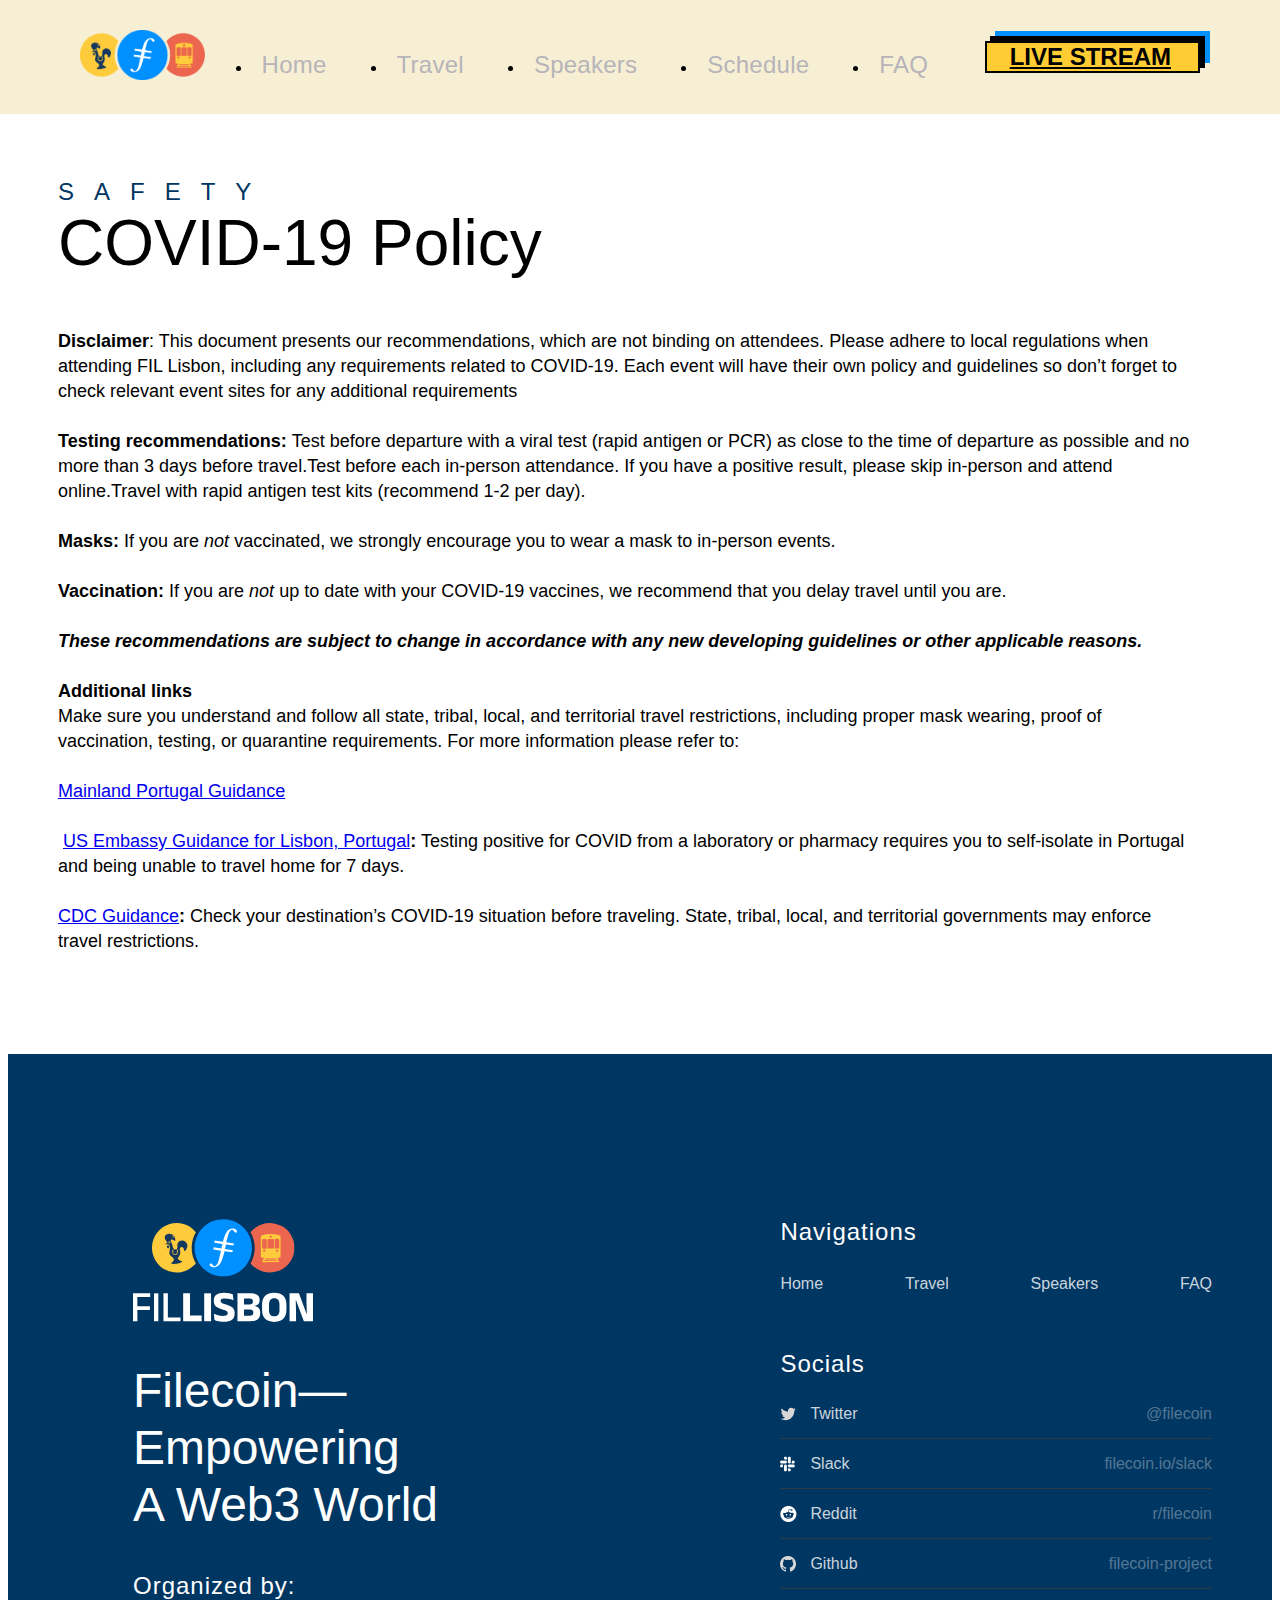
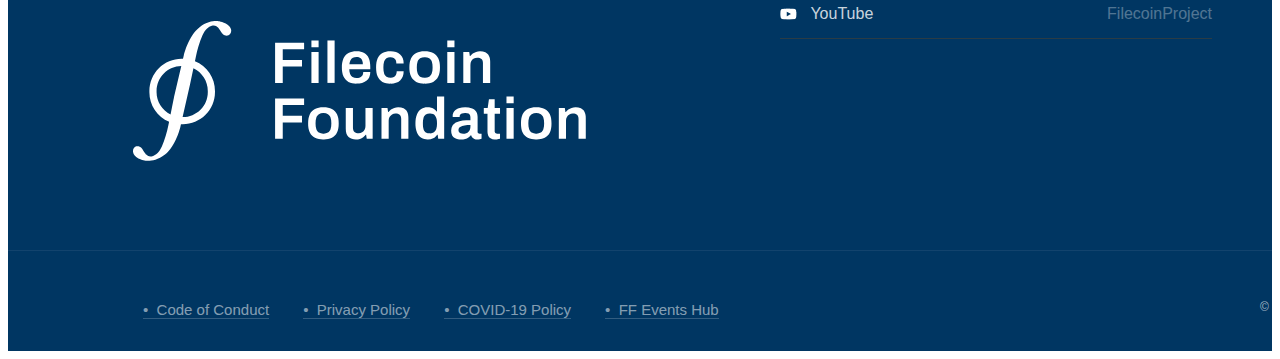
==== commit 6994b7dd: "Live stream link add" ====
--- a/src/covid-policy.html
+++ b/src/covid-policy.html
@@ -1,5 +1,5 @@
 <!DOCTYPE html><!--  This site was created in Webflow. https://www.webflow.com  -->
-<!--  Last Published: Sat Oct 29 2022 19:11:26 GMT+0000 (Coordinated Universal Time)  -->
+<!--  Last Published: Mon Oct 31 2022 12:05:10 GMT+0000 (Coordinated Universal Time)  -->
 <html data-wf-page="633b4d4a6fc466561694c9ec" data-wf-site="6304e1dcd60682c4db9e058d">
 <head>
   <meta charset="utf-8">
@@ -46,7 +46,7 @@
               <a href="register-now.html" target="_blank" class="main-button _2 mobile w-button">Register Now</a>
             </div>
           </nav>
-          <a href="https://fil-lisbon.io/" class="main-button _2 hide-mobile w-button">sold out</a>
+          <a href="https://fil-lisbon.io/" target="_blank" class="main-button _2 hide-mobile w-button">LIVE STREAM</a>
           <div class="menu-button w-nav-button">
             <div class="w-icon-nav-menu"></div>
           </div>
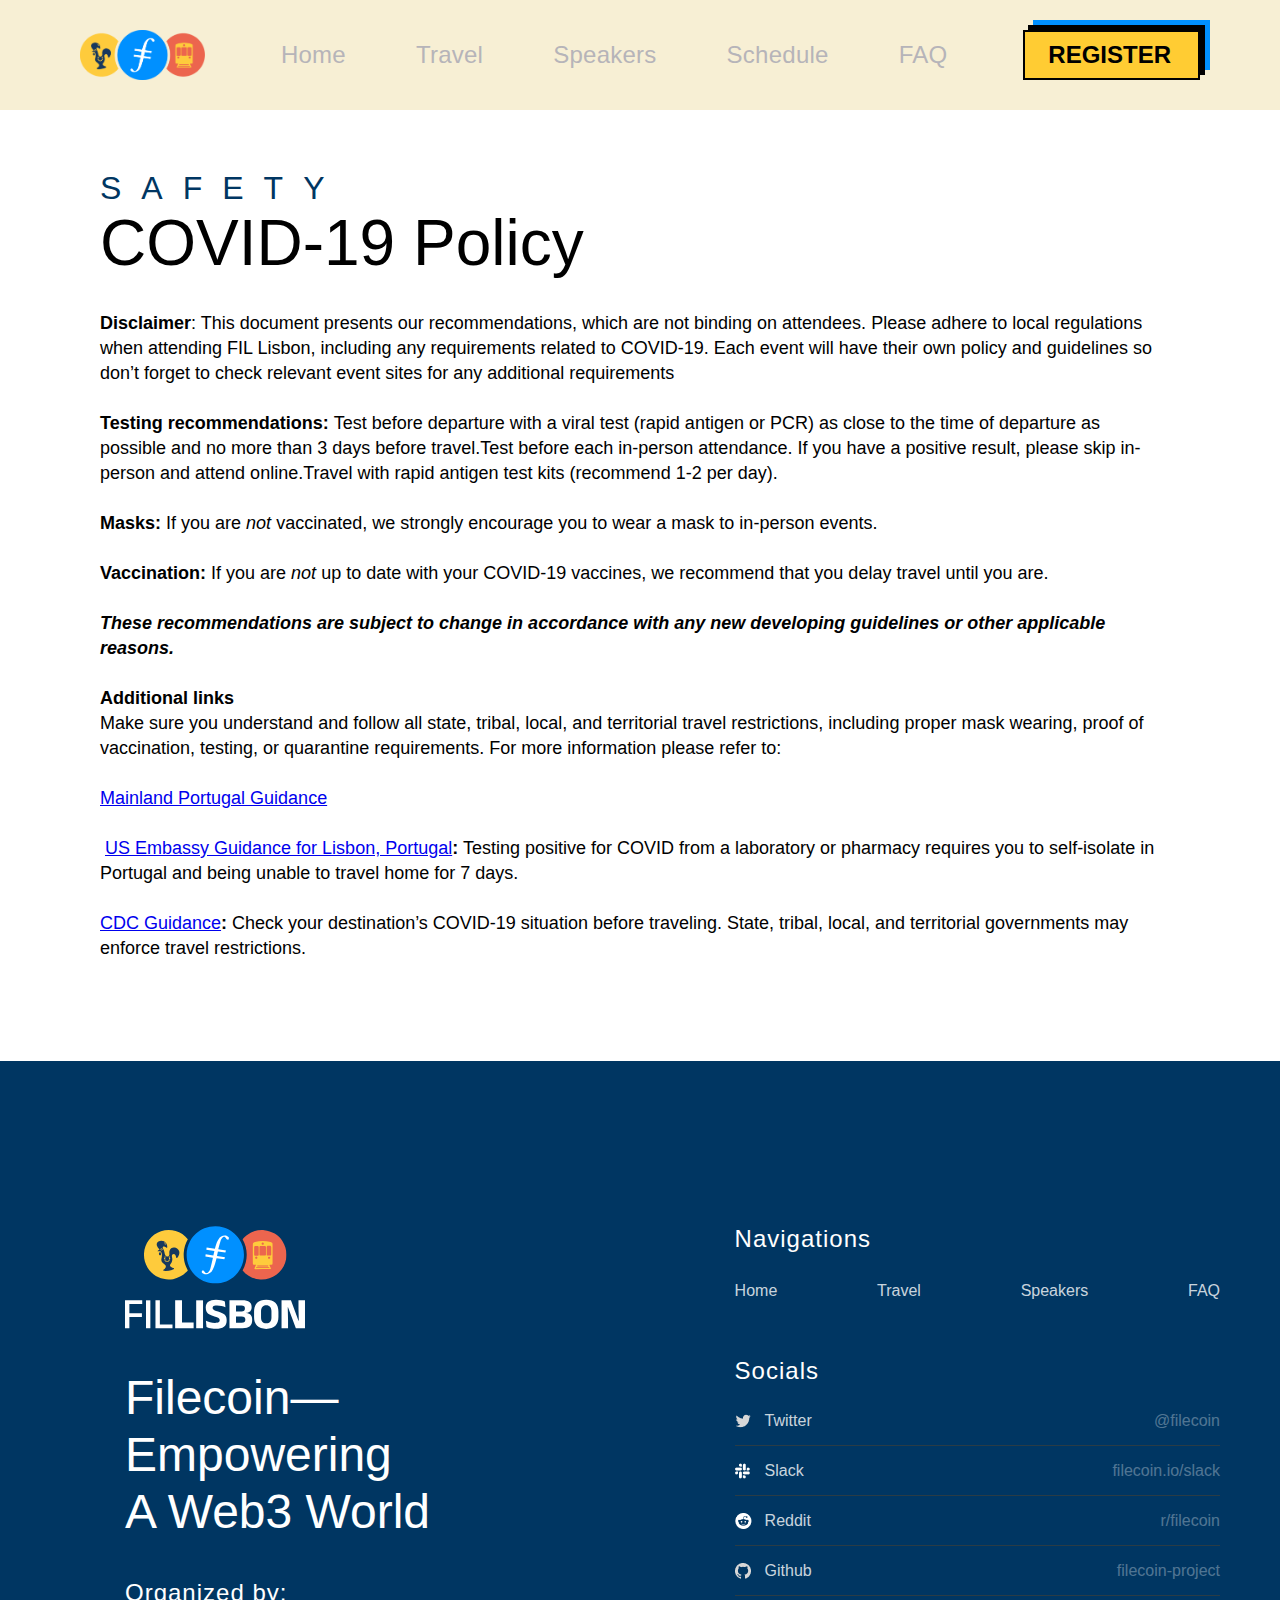
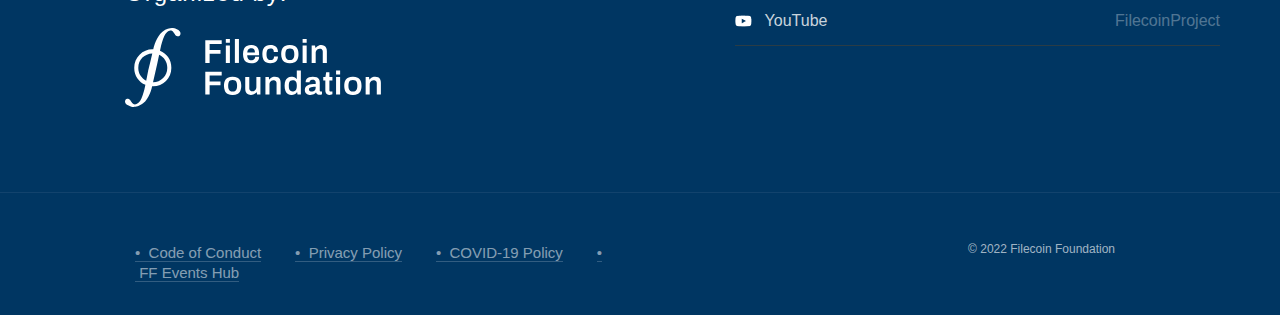
==== commit 2b1c42ee: "Remove Registration/Add Video" ====
--- a/src/covid-policy.html
+++ b/src/covid-policy.html
@@ -1,5 +1,5 @@
 <!DOCTYPE html><!--  This site was created in Webflow. https://www.webflow.com  -->
-<!--  Last Published: Mon Oct 31 2022 12:05:10 GMT+0000 (Coordinated Universal Time)  -->
+<!--  Last Published: Wed Nov 30 2022 16:06:03 GMT+0000 (Coordinated Universal Time)  -->
 <html data-wf-page="633b4d4a6fc466561694c9ec" data-wf-site="6304e1dcd60682c4db9e058d">
 <head>
   <meta charset="utf-8">
@@ -46,7 +46,7 @@
               <a href="register-now.html" target="_blank" class="main-button _2 mobile w-button">Register Now</a>
             </div>
           </nav>
-          <a href="https://fil-lisbon.io/" target="_blank" class="main-button _2 hide-mobile w-button">LIVE STREAM</a>
+          <a href="https://www.youtube.com/watch?v=VbRgx5UN5HE" target="_blank" class="main-button _2 hide-mobile w-button">REGISTER</a>
           <div class="menu-button w-nav-button">
             <div class="w-icon-nav-menu"></div>
           </div>
--- a/src/css/webflow.css
+++ b/src/css/webflow.css
@@ -0,0 +1,1829 @@
+@font-face {
+  font-family: 'webflow-icons';
+  src: url("[data-uri]") format('truetype');
+  font-weight: normal;
+  font-style: normal;
+}
+[class^="w-icon-"],
+[class*=" w-icon-"] {
+  /* use !important to prevent issues with browser extensions that change fonts */
+  font-family: 'webflow-icons' !important;
+  speak: none;
+  font-style: normal;
+  font-weight: normal;
+  font-variant: normal;
+  text-transform: none;
+  line-height: 1;
+  /* Better Font Rendering =========== */
+  -webkit-font-smoothing: antialiased;
+  -moz-osx-font-smoothing: grayscale;
+}
+.w-icon-slider-right:before {
+  content: "\e600";
+}
+.w-icon-slider-left:before {
+  content: "\e601";
+}
+.w-icon-nav-menu:before {
+  content: "\e602";
+}
+.w-icon-arrow-down:before,
+.w-icon-dropdown-toggle:before {
+  content: "\e603";
+}
+.w-icon-file-upload-remove:before {
+  content: "\e900";
+}
+.w-icon-file-upload-icon:before {
+  content: "\e903";
+}
+* {
+  -webkit-box-sizing: border-box;
+  -moz-box-sizing: border-box;
+  box-sizing: border-box;
+}
+html {
+  height: 100%;
+}
+body {
+  margin: 0;
+  min-height: 100%;
+  background-color: #fff;
+  font-family: Arial, sans-serif;
+  font-size: 14px;
+  line-height: 20px;
+  color: #333;
+}
+img {
+  max-width: 100%;
+  vertical-align: middle;
+  display: inline-block;
+}
+html.w-mod-touch * {
+  background-attachment: scroll !important;
+}
+.w-block {
+  display: block;
+}
+.w-inline-block {
+  max-width: 100%;
+  display: inline-block;
+}
+.w-clearfix:before,
+.w-clearfix:after {
+  content: " ";
+  display: table;
+  grid-column-start: 1;
+  grid-row-start: 1;
+  grid-column-end: 2;
+  grid-row-end: 2;
+}
+.w-clearfix:after {
+  clear: both;
+}
+.w-hidden {
+  display: none;
+}
+.w-button {
+  display: inline-block;
+  padding: 9px 15px;
+  background-color: #3898EC;
+  color: white;
+  border: 0;
+  line-height: inherit;
+  text-decoration: none;
+  cursor: pointer;
+  border-radius: 0;
+}
+input.w-button {
+  -webkit-appearance: button;
+}
+html[data-w-dynpage] [data-w-cloak] {
+  color: transparent !important;
+}
+.w-webflow-badge,
+.w-webflow-badge * {
+  position: static;
+  left: auto;
+  top: auto;
+  right: auto;
+  bottom: auto;
+  z-index: auto;
+  display: block;
+  visibility: visible;
+  overflow: visible;
+  overflow-x: visible;
+  overflow-y: visible;
+  box-sizing: border-box;
+  width: auto;
+  height: auto;
+  max-height: none;
+  max-width: none;
+  min-height: 0;
+  min-width: 0;
+  margin: 0;
+  padding: 0;
+  float: none;
+  clear: none;
+  border: 0 none transparent;
+  border-radius: 0;
+  background: none;
+  background-image: none;
+  background-position: 0% 0%;
+  background-size: auto auto;
+  background-repeat: repeat;
+  background-origin: padding-box;
+  background-clip: border-box;
+  background-attachment: scroll;
+  background-color: transparent;
+  box-shadow: none;
+  opacity: 1;
+  transform: none;
+  transition: none;
+  direction: ltr;
+  font-family: inherit;
+  font-weight: inherit;
+  color: inherit;
+  font-size: inherit;
+  line-height: inherit;
+  font-style: inherit;
+  font-variant: inherit;
+  text-align: inherit;
+  letter-spacing: inherit;
+  text-decoration: inherit;
+  text-indent: 0;
+  text-transform: inherit;
+  list-style-type: disc;
+  text-shadow: none;
+  font-smoothing: auto;
+  vertical-align: baseline;
+  cursor: inherit;
+  white-space: inherit;
+  word-break: normal;
+  word-spacing: normal;
+  word-wrap: normal;
+}
+.w-webflow-badge {
+  position: fixed !important;
+  display: inline-block !important;
+  visibility: visible !important;
+  z-index: 2147483647 !important;
+  top: auto !important;
+  right: 12px !important;
+  bottom: 12px !important;
+  left: auto !important;
+  color: #AAADB0 !important;
+  background-color: #fff !important;
+  border-radius: 3px !important;
+  padding: 6px 8px 6px 6px !important;
+  font-size: 12px !important;
+  opacity: 1 !important;
+  line-height: 14px !important;
+  text-decoration: none !important;
+  transform: none !important;
+  margin: 0 !important;
+  width: auto !important;
+  height: auto !important;
+  overflow: visible !important;
+  white-space: nowrap;
+  box-shadow: 0 0 0 1px rgba(0, 0, 0, 0.1), 0px 1px 3px rgba(0, 0, 0, 0.1);
+  cursor: pointer;
+}
+.w-webflow-badge > img {
+  display: inline-block !important;
+  visibility: visible !important;
+  opacity: 1 !important;
+  vertical-align: middle !important;
+}
+h1,
+h2,
+h3,
+h4,
+h5,
+h6 {
+  font-weight: bold;
+  margin-bottom: 10px;
+}
+h1 {
+  font-size: 38px;
+  line-height: 44px;
+  margin-top: 20px;
+}
+h2 {
+  font-size: 32px;
+  line-height: 36px;
+  margin-top: 20px;
+}
+h3 {
+  font-size: 24px;
+  line-height: 30px;
+  margin-top: 20px;
+}
+h4 {
+  font-size: 18px;
+  line-height: 24px;
+  margin-top: 10px;
+}
+h5 {
+  font-size: 14px;
+  line-height: 20px;
+  margin-top: 10px;
+}
+h6 {
+  font-size: 12px;
+  line-height: 18px;
+  margin-top: 10px;
+}
+p {
+  margin-top: 0;
+  margin-bottom: 10px;
+}
+blockquote {
+  margin: 0 0 10px 0;
+  padding: 10px 20px;
+  border-left: 5px solid #E2E2E2;
+  font-size: 18px;
+  line-height: 22px;
+}
+figure {
+  margin: 0;
+  margin-bottom: 10px;
+}
+figcaption {
+  margin-top: 5px;
+  text-align: center;
+}
+ul,
+ol {
+  margin-top: 0px;
+  margin-bottom: 10px;
+  padding-left: 40px;
+}
+.w-list-unstyled {
+  padding-left: 0;
+  list-style: none;
+}
+.w-embed:before,
+.w-embed:after {
+  content: " ";
+  display: table;
+  grid-column-start: 1;
+  grid-row-start: 1;
+  grid-column-end: 2;
+  grid-row-end: 2;
+}
+.w-embed:after {
+  clear: both;
+}
+.w-video {
+  width: 100%;
+  position: relative;
+  padding: 0;
+}
+.w-video iframe,
+.w-video object,
+.w-video embed {
+  position: absolute;
+  top: 0;
+  left: 0;
+  width: 100%;
+  height: 100%;
+  border: none;
+}
+fieldset {
+  padding: 0;
+  margin: 0;
+  border: 0;
+}
+button,
+[type='button'],
+[type='reset'] {
+  border: 0;
+  cursor: pointer;
+  -webkit-appearance: button;
+}
+.w-form {
+  margin: 0 0 15px;
+}
+.w-form-done {
+  display: none;
+  padding: 20px;
+  text-align: center;
+  background-color: #dddddd;
+}
+.w-form-fail {
+  display: none;
+  margin-top: 10px;
+  padding: 10px;
+  background-color: #ffdede;
+}
+label {
+  display: block;
+  margin-bottom: 5px;
+  font-weight: bold;
+}
+.w-input,
+.w-select {
+  display: block;
+  width: 100%;
+  height: 38px;
+  padding: 8px 12px;
+  margin-bottom: 10px;
+  font-size: 14px;
+  line-height: 1.42857143;
+  color: #333333;
+  vertical-align: middle;
+  background-color: #ffffff;
+  border: 1px solid #cccccc;
+}
+.w-input:-moz-placeholder,
+.w-select:-moz-placeholder {
+  color: #999;
+}
+.w-input::-moz-placeholder,
+.w-select::-moz-placeholder {
+  color: #999;
+  opacity: 1;
+}
+.w-input:-ms-input-placeholder,
+.w-select:-ms-input-placeholder {
+  color: #999;
+}
+.w-input::-webkit-input-placeholder,
+.w-select::-webkit-input-placeholder {
+  color: #999;
+}
+.w-input:focus,
+.w-select:focus {
+  border-color: #3898EC;
+  outline: 0;
+}
+.w-input[disabled],
+.w-select[disabled],
+.w-input[readonly],
+.w-select[readonly],
+fieldset[disabled] .w-input,
+fieldset[disabled] .w-select {
+  cursor: not-allowed;
+}
+.w-input[disabled]:not(.w-input-disabled),
+.w-select[disabled]:not(.w-input-disabled),
+.w-input[readonly],
+.w-select[readonly],
+fieldset[disabled]:not(.w-input-disabled) .w-input,
+fieldset[disabled]:not(.w-input-disabled) .w-select {
+  background-color: #eeeeee;
+}
+textarea.w-input,
+textarea.w-select {
+  height: auto;
+}
+.w-select {
+  background-color: #f3f3f3;
+}
+.w-select[multiple] {
+  height: auto;
+}
+.w-form-label {
+  display: inline-block;
+  cursor: pointer;
+  font-weight: normal;
+  margin-bottom: 0px;
+}
+.w-radio {
+  display: block;
+  margin-bottom: 5px;
+  padding-left: 20px;
+}
+.w-radio:before,
+.w-radio:after {
+  content: " ";
+  display: table;
+  grid-column-start: 1;
+  grid-row-start: 1;
+  grid-column-end: 2;
+  grid-row-end: 2;
+}
+.w-radio:after {
+  clear: both;
+}
+.w-radio-input {
+  margin: 4px 0 0;
+  margin-top: 1px \9;
+  line-height: normal;
+  float: left;
+  margin-left: -20px;
+}
+.w-radio-input {
+  margin-top: 3px;
+}
+.w-file-upload {
+  display: block;
+  margin-bottom: 10px;
+}
+.w-file-upload-input {
+  width: 0.1px;
+  height: 0.1px;
+  opacity: 0;
+  overflow: hidden;
+  position: absolute;
+  z-index: -100;
+}
+.w-file-upload-default,
+.w-file-upload-uploading,
+.w-file-upload-success {
+  display: inline-block;
+  color: #333333;
+}
+.w-file-upload-error {
+  display: block;
+  margin-top: 10px;
+}
+.w-file-upload-default.w-hidden,
+.w-file-upload-uploading.w-hidden,
+.w-file-upload-error.w-hidden,
+.w-file-upload-success.w-hidden {
+  display: none;
+}
+.w-file-upload-uploading-btn {
+  display: flex;
+  font-size: 14px;
+  font-weight: normal;
+  cursor: pointer;
+  margin: 0;
+  padding: 8px 12px;
+  border: 1px solid #cccccc;
+  background-color: #fafafa;
+}
+.w-file-upload-file {
+  display: flex;
+  flex-grow: 1;
+  justify-content: space-between;
+  margin: 0;
+  padding: 8px 9px 8px 11px;
+  border: 1px solid #cccccc;
+  background-color: #fafafa;
+}
+.w-file-upload-file-name {
+  font-size: 14px;
+  font-weight: normal;
+  display: block;
+}
+.w-file-remove-link {
+  margin-top: 3px;
+  margin-left: 10px;
+  width: auto;
+  height: auto;
+  padding: 3px;
+  display: block;
+  cursor: pointer;
+}
+.w-icon-file-upload-remove {
+  margin: auto;
+  font-size: 10px;
+}
+.w-file-upload-error-msg {
+  display: inline-block;
+  color: #ea384c;
+  padding: 2px 0;
+}
+.w-file-upload-info {
+  display: inline-block;
+  line-height: 38px;
+  padding: 0 12px;
+}
+.w-file-upload-label {
+  display: inline-block;
+  font-size: 14px;
+  font-weight: normal;
+  cursor: pointer;
+  margin: 0;
+  padding: 8px 12px;
+  border: 1px solid #cccccc;
+  background-color: #fafafa;
+}
+.w-icon-file-upload-icon,
+.w-icon-file-upload-uploading {
+  display: inline-block;
+  margin-right: 8px;
+  width: 20px;
+}
+.w-icon-file-upload-uploading {
+  height: 20px;
+}
+.w-container {
+  margin-left: auto;
+  margin-right: auto;
+  max-width: 940px;
+}
+.w-container:before,
+.w-container:after {
+  content: " ";
+  display: table;
+  grid-column-start: 1;
+  grid-row-start: 1;
+  grid-column-end: 2;
+  grid-row-end: 2;
+}
+.w-container:after {
+  clear: both;
+}
+.w-container .w-row {
+  margin-left: -10px;
+  margin-right: -10px;
+}
+.w-row:before,
+.w-row:after {
+  content: " ";
+  display: table;
+  grid-column-start: 1;
+  grid-row-start: 1;
+  grid-column-end: 2;
+  grid-row-end: 2;
+}
+.w-row:after {
+  clear: both;
+}
+.w-row .w-row {
+  margin-left: 0;
+  margin-right: 0;
+}
+.w-col {
+  position: relative;
+  float: left;
+  width: 100%;
+  min-height: 1px;
+  padding-left: 10px;
+  padding-right: 10px;
+}
+.w-col .w-col {
+  padding-left: 0;
+  padding-right: 0;
+}
+.w-col-1 {
+  width: 8.33333333%;
+}
+.w-col-2 {
+  width: 16.66666667%;
+}
+.w-col-3 {
+  width: 25%;
+}
+.w-col-4 {
+  width: 33.33333333%;
+}
+.w-col-5 {
+  width: 41.66666667%;
+}
+.w-col-6 {
+  width: 50%;
+}
+.w-col-7 {
+  width: 58.33333333%;
+}
+.w-col-8 {
+  width: 66.66666667%;
+}
+.w-col-9 {
+  width: 75%;
+}
+.w-col-10 {
+  width: 83.33333333%;
+}
+.w-col-11 {
+  width: 91.66666667%;
+}
+.w-col-12 {
+  width: 100%;
+}
+.w-hidden-main {
+  display: none !important;
+}
+@media screen and (max-width: 991px) {
+  .w-container {
+    max-width: 728px;
+  }
+  .w-hidden-main {
+    display: inherit !important;
+  }
+  .w-hidden-medium {
+    display: none !important;
+  }
+  .w-col-medium-1 {
+    width: 8.33333333%;
+  }
+  .w-col-medium-2 {
+    width: 16.66666667%;
+  }
+  .w-col-medium-3 {
+    width: 25%;
+  }
+  .w-col-medium-4 {
+    width: 33.33333333%;
+  }
+  .w-col-medium-5 {
+    width: 41.66666667%;
+  }
+  .w-col-medium-6 {
+    width: 50%;
+  }
+  .w-col-medium-7 {
+    width: 58.33333333%;
+  }
+  .w-col-medium-8 {
+    width: 66.66666667%;
+  }
+  .w-col-medium-9 {
+    width: 75%;
+  }
+  .w-col-medium-10 {
+    width: 83.33333333%;
+  }
+  .w-col-medium-11 {
+    width: 91.66666667%;
+  }
+  .w-col-medium-12 {
+    width: 100%;
+  }
+  .w-col-stack {
+    width: 100%;
+    left: auto;
+    right: auto;
+  }
+}
+@media screen and (max-width: 767px) {
+  .w-hidden-main {
+    display: inherit !important;
+  }
+  .w-hidden-medium {
+    display: inherit !important;
+  }
+  .w-hidden-small {
+    display: none !important;
+  }
+  .w-row,
+  .w-container .w-row {
+    margin-left: 0;
+    margin-right: 0;
+  }
+  .w-col {
+    width: 100%;
+    left: auto;
+    right: auto;
+  }
+  .w-col-small-1 {
+    width: 8.33333333%;
+  }
+  .w-col-small-2 {
+    width: 16.66666667%;
+  }
+  .w-col-small-3 {
+    width: 25%;
+  }
+  .w-col-small-4 {
+    width: 33.33333333%;
+  }
+  .w-col-small-5 {
+    width: 41.66666667%;
+  }
+  .w-col-small-6 {
+    width: 50%;
+  }
+  .w-col-small-7 {
+    width: 58.33333333%;
+  }
+  .w-col-small-8 {
+    width: 66.66666667%;
+  }
+  .w-col-small-9 {
+    width: 75%;
+  }
+  .w-col-small-10 {
+    width: 83.33333333%;
+  }
+  .w-col-small-11 {
+    width: 91.66666667%;
+  }
+  .w-col-small-12 {
+    width: 100%;
+  }
+}
+@media screen and (max-width: 479px) {
+  .w-container {
+    max-width: none;
+  }
+  .w-hidden-main {
+    display: inherit !important;
+  }
+  .w-hidden-medium {
+    display: inherit !important;
+  }
+  .w-hidden-small {
+    display: inherit !important;
+  }
+  .w-hidden-tiny {
+    display: none !important;
+  }
+  .w-col {
+    width: 100%;
+  }
+  .w-col-tiny-1 {
+    width: 8.33333333%;
+  }
+  .w-col-tiny-2 {
+    width: 16.66666667%;
+  }
+  .w-col-tiny-3 {
+    width: 25%;
+  }
+  .w-col-tiny-4 {
+    width: 33.33333333%;
+  }
+  .w-col-tiny-5 {
+    width: 41.66666667%;
+  }
+  .w-col-tiny-6 {
+    width: 50%;
+  }
+  .w-col-tiny-7 {
+    width: 58.33333333%;
+  }
+  .w-col-tiny-8 {
+    width: 66.66666667%;
+  }
+  .w-col-tiny-9 {
+    width: 75%;
+  }
+  .w-col-tiny-10 {
+    width: 83.33333333%;
+  }
+  .w-col-tiny-11 {
+    width: 91.66666667%;
+  }
+  .w-col-tiny-12 {
+    width: 100%;
+  }
+}
+.w-widget {
+  position: relative;
+}
+.w-widget-map {
+  width: 100%;
+  height: 400px;
+}
+.w-widget-map label {
+  width: auto;
+  display: inline;
+}
+.w-widget-map img {
+  max-width: inherit;
+}
+.w-widget-map .gm-style-iw {
+  text-align: center;
+}
+.w-widget-map .gm-style-iw > button {
+  display: none !important;
+}
+.w-widget-twitter {
+  overflow: hidden;
+}
+.w-widget-twitter-count-shim {
+  display: inline-block;
+  vertical-align: top;
+  position: relative;
+  width: 28px;
+  height: 20px;
+  text-align: center;
+  background: white;
+  border: #758696 solid 1px;
+  border-radius: 3px;
+}
+.w-widget-twitter-count-shim * {
+  pointer-events: none;
+  -webkit-user-select: none;
+  -moz-user-select: none;
+  -ms-user-select: none;
+  user-select: none;
+}
+.w-widget-twitter-count-shim .w-widget-twitter-count-inner {
+  position: relative;
+  font-size: 15px;
+  line-height: 12px;
+  text-align: center;
+  color: #999;
+  font-family: serif;
+}
+.w-widget-twitter-count-shim .w-widget-twitter-count-clear {
+  position: relative;
+  display: block;
+}
+.w-widget-twitter-count-shim.w--large {
+  width: 36px;
+  height: 28px;
+}
+.w-widget-twitter-count-shim.w--large .w-widget-twitter-count-inner {
+  font-size: 18px;
+  line-height: 18px;
+}
+.w-widget-twitter-count-shim:not(.w--vertical) {
+  margin-left: 5px;
+  margin-right: 8px;
+}
+.w-widget-twitter-count-shim:not(.w--vertical).w--large {
+  margin-left: 6px;
+}
+.w-widget-twitter-count-shim:not(.w--vertical):before,
+.w-widget-twitter-count-shim:not(.w--vertical):after {
+  top: 50%;
+  left: 0;
+  border: solid transparent;
+  content: ' ';
+  height: 0;
+  width: 0;
+  position: absolute;
+  pointer-events: none;
+}
+.w-widget-twitter-count-shim:not(.w--vertical):before {
+  border-color: rgba(117, 134, 150, 0);
+  border-right-color: #5d6c7b;
+  border-width: 4px;
+  margin-left: -9px;
+  margin-top: -4px;
+}
+.w-widget-twitter-count-shim:not(.w--vertical).w--large:before {
+  border-width: 5px;
+  margin-left: -10px;
+  margin-top: -5px;
+}
+.w-widget-twitter-count-shim:not(.w--vertical):after {
+  border-color: rgba(255, 255, 255, 0);
+  border-right-color: white;
+  border-width: 4px;
+  margin-left: -8px;
+  margin-top: -4px;
+}
+.w-widget-twitter-count-shim:not(.w--vertical).w--large:after {
+  border-width: 5px;
+  margin-left: -9px;
+  margin-top: -5px;
+}
+.w-widget-twitter-count-shim.w--vertical {
+  width: 61px;
+  height: 33px;
+  margin-bottom: 8px;
+}
+.w-widget-twitter-count-shim.w--vertical:before,
+.w-widget-twitter-count-shim.w--vertical:after {
+  top: 100%;
+  left: 50%;
+  border: solid transparent;
+  content: ' ';
+  height: 0;
+  width: 0;
+  position: absolute;
+  pointer-events: none;
+}
+.w-widget-twitter-count-shim.w--vertical:before {
+  border-color: rgba(117, 134, 150, 0);
+  border-top-color: #5d6c7b;
+  border-width: 5px;
+  margin-left: -5px;
+}
+.w-widget-twitter-count-shim.w--vertical:after {
+  border-color: rgba(255, 255, 255, 0);
+  border-top-color: white;
+  border-width: 4px;
+  margin-left: -4px;
+}
+.w-widget-twitter-count-shim.w--vertical .w-widget-twitter-count-inner {
+  font-size: 18px;
+  line-height: 22px;
+}
+.w-widget-twitter-count-shim.w--vertical.w--large {
+  width: 76px;
+}
+.w-background-video {
+  position: relative;
+  overflow: hidden;
+  height: 500px;
+  color: white;
+}
+.w-background-video > video {
+  background-size: cover;
+  background-position: 50% 50%;
+  position: absolute;
+  margin: auto;
+  width: 100%;
+  height: 100%;
+  right: -100%;
+  bottom: -100%;
+  top: -100%;
+  left: -100%;
+  object-fit: cover;
+  z-index: -100;
+}
+.w-background-video > video::-webkit-media-controls-start-playback-button {
+  display: none !important;
+  -webkit-appearance: none;
+}
+.w-background-video--control {
+  position: absolute;
+  bottom: 1em;
+  right: 1em;
+  background-color: transparent;
+  padding: 0;
+}
+.w-background-video--control > [hidden] {
+  display: none !important;
+}
+.w-slider {
+  position: relative;
+  height: 300px;
+  text-align: center;
+  background: #dddddd;
+  clear: both;
+  -webkit-tap-highlight-color: rgba(0, 0, 0, 0);
+  tap-highlight-color: rgba(0, 0, 0, 0);
+}
+.w-slider-mask {
+  position: relative;
+  display: block;
+  overflow: hidden;
+  z-index: 1;
+  left: 0;
+  right: 0;
+  height: 100%;
+  white-space: nowrap;
+}
+.w-slide {
+  position: relative;
+  display: inline-block;
+  vertical-align: top;
+  width: 100%;
+  height: 100%;
+  white-space: normal;
+  text-align: left;
+}
+.w-slider-nav {
+  position: absolute;
+  z-index: 2;
+  top: auto;
+  right: 0;
+  bottom: 0;
+  left: 0;
+  margin: auto;
+  padding-top: 10px;
+  height: 40px;
+  text-align: center;
+  -webkit-tap-highlight-color: rgba(0, 0, 0, 0);
+  tap-highlight-color: rgba(0, 0, 0, 0);
+}
+.w-slider-nav.w-round > div {
+  border-radius: 100%;
+}
+.w-slider-nav.w-num > div {
+  width: auto;
+  height: auto;
+  padding: 0.2em 0.5em;
+  font-size: inherit;
+  line-height: inherit;
+}
+.w-slider-nav.w-shadow > div {
+  box-shadow: 0 0 3px rgba(51, 51, 51, 0.4);
+}
+.w-slider-nav-invert {
+  color: #fff;
+}
+.w-slider-nav-invert > div {
+  background-color: rgba(34, 34, 34, 0.4);
+}
+.w-slider-nav-invert > div.w-active {
+  background-color: #222;
+}
+.w-slider-dot {
+  position: relative;
+  display: inline-block;
+  width: 1em;
+  height: 1em;
+  background-color: rgba(255, 255, 255, 0.4);
+  cursor: pointer;
+  margin: 0 3px 0.5em;
+  transition: background-color 100ms, color 100ms;
+}
+.w-slider-dot.w-active {
+  background-color: #fff;
+}
+.w-slider-dot:focus {
+  outline: none;
+  box-shadow: 0px 0px 0px 2px #fff;
+}
+.w-slider-dot:focus.w-active {
+  box-shadow: none;
+}
+.w-slider-arrow-left,
+.w-slider-arrow-right {
+  position: absolute;
+  width: 80px;
+  top: 0;
+  right: 0;
+  bottom: 0;
+  left: 0;
+  margin: auto;
+  cursor: pointer;
+  overflow: hidden;
+  color: white;
+  font-size: 40px;
+  -webkit-tap-highlight-color: rgba(0, 0, 0, 0);
+  tap-highlight-color: rgba(0, 0, 0, 0);
+  -webkit-user-select: none;
+  -moz-user-select: none;
+  -ms-user-select: none;
+  user-select: none;
+}
+.w-slider-arrow-left [class^='w-icon-'],
+.w-slider-arrow-right [class^='w-icon-'],
+.w-slider-arrow-left [class*=' w-icon-'],
+.w-slider-arrow-right [class*=' w-icon-'] {
+  position: absolute;
+}
+.w-slider-arrow-left:focus,
+.w-slider-arrow-right:focus {
+  outline: 0;
+}
+.w-slider-arrow-left {
+  z-index: 3;
+  right: auto;
+}
+.w-slider-arrow-right {
+  z-index: 4;
+  left: auto;
+}
+.w-icon-slider-left,
+.w-icon-slider-right {
+  top: 0;
+  right: 0;
+  bottom: 0;
+  left: 0;
+  margin: auto;
+  width: 1em;
+  height: 1em;
+}
+.w-slider-aria-label {
+  border: 0;
+  clip: rect(0 0 0 0);
+  height: 1px;
+  margin: -1px;
+  overflow: hidden;
+  padding: 0;
+  position: absolute;
+  width: 1px;
+}
+.w-slider-force-show {
+  display: block !important;
+}
+.w-dropdown {
+  display: inline-block;
+  position: relative;
+  text-align: left;
+  margin-left: auto;
+  margin-right: auto;
+  z-index: 900;
+}
+.w-dropdown-btn,
+.w-dropdown-toggle,
+.w-dropdown-link {
+  position: relative;
+  vertical-align: top;
+  text-decoration: none;
+  color: #222222;
+  padding: 20px;
+  text-align: left;
+  margin-left: auto;
+  margin-right: auto;
+  white-space: nowrap;
+}
+.w-dropdown-toggle {
+  -webkit-user-select: none;
+  -moz-user-select: none;
+  -ms-user-select: none;
+  user-select: none;
+  display: inline-block;
+  cursor: pointer;
+  padding-right: 40px;
+}
+.w-dropdown-toggle:focus {
+  outline: 0;
+}
+.w-icon-dropdown-toggle {
+  position: absolute;
+  top: 0;
+  right: 0;
+  bottom: 0;
+  margin: auto;
+  margin-right: 20px;
+  width: 1em;
+  height: 1em;
+}
+.w-dropdown-list {
+  position: absolute;
+  background: #dddddd;
+  display: none;
+  min-width: 100%;
+}
+.w-dropdown-list.w--open {
+  display: block;
+}
+.w-dropdown-link {
+  padding: 10px 20px;
+  display: block;
+  color: #222222;
+}
+.w-dropdown-link.w--current {
+  color: #0082f3;
+}
+.w-dropdown-link:focus {
+  outline: 0;
+}
+@media screen and (max-width: 767px) {
+  .w-nav-brand {
+    padding-left: 10px;
+  }
+}
+/**
+ * ## Note
+ * Safari (on both iOS and OS X) does not handle viewport units (vh, vw) well.
+ * For example percentage units do not work on descendants of elements that
+ * have any dimensions expressed in viewport units. It also doesn’t handle them at
+ * all in `calc()`.
+ */
+/**
+ * Wrapper around all lightbox elements
+ *
+ * 1. Since the lightbox can receive focus, IE also gives it an outline.
+ * 2. Fixes flickering on Chrome when a transition is in progress
+ *    underneath the lightbox.
+ */
+.w-lightbox-backdrop {
+  color: #000;
+  cursor: auto;
+  font-family: serif;
+  font-size: medium;
+  font-style: normal;
+  font-variant: normal;
+  font-weight: normal;
+  letter-spacing: normal;
+  line-height: normal;
+  list-style: disc;
+  text-align: start;
+  text-indent: 0;
+  text-shadow: none;
+  text-transform: none;
+  visibility: visible;
+  white-space: normal;
+  word-break: normal;
+  word-spacing: normal;
+  word-wrap: normal;
+  position: fixed;
+  top: 0;
+  right: 0;
+  bottom: 0;
+  left: 0;
+  color: #fff;
+  font-family: "Helvetica Neue", Helvetica, Ubuntu, "Segoe UI", Verdana, sans-serif;
+  font-size: 17px;
+  line-height: 1.2;
+  font-weight: 300;
+  text-align: center;
+  background: rgba(0, 0, 0, 0.9);
+  z-index: 2000;
+  outline: 0;
+  /* 1 */
+  opacity: 0;
+  -webkit-user-select: none;
+  -moz-user-select: none;
+  -ms-user-select: none;
+  -webkit-tap-highlight-color: transparent;
+  -webkit-transform: translate(0, 0);
+  /* 2 */
+}
+/**
+ * Neat trick to bind the rubberband effect to our canvas instead of the whole
+ * document on iOS. It also prevents a bug that causes the document underneath to scroll.
+ */
+.w-lightbox-backdrop,
+.w-lightbox-container {
+  height: 100%;
+  overflow: auto;
+  -webkit-overflow-scrolling: touch;
+}
+.w-lightbox-content {
+  position: relative;
+  height: 100vh;
+  overflow: hidden;
+}
+.w-lightbox-view {
+  position: absolute;
+  width: 100vw;
+  height: 100vh;
+  opacity: 0;
+}
+.w-lightbox-view:before {
+  content: "";
+  height: 100vh;
+}
+/* .w-lightbox-content */
+.w-lightbox-group,
+.w-lightbox-group .w-lightbox-view,
+.w-lightbox-group .w-lightbox-view:before {
+  height: 86vh;
+}
+.w-lightbox-frame,
+.w-lightbox-view:before {
+  display: inline-block;
+  vertical-align: middle;
+}
+/*
+ * 1. Remove default margin set by user-agent on the <figure> element.
+ */
+.w-lightbox-figure {
+  position: relative;
+  margin: 0;
+  /* 1 */
+}
+.w-lightbox-group .w-lightbox-figure {
+  cursor: pointer;
+}
+/**
+ * IE adds image dimensions as width and height attributes on the IMG tag,
+ * but we need both width and height to be set to auto to enable scaling.
+ */
+.w-lightbox-img {
+  width: auto;
+  height: auto;
+  max-width: none;
+}
+/**
+ * 1. Reset if style is set by user on "All Images"
+ */
+.w-lightbox-image {
+  display: block;
+  float: none;
+  /* 1 */
+  max-width: 100vw;
+  max-height: 100vh;
+}
+.w-lightbox-group .w-lightbox-image {
+  max-height: 86vh;
+}
+.w-lightbox-caption {
+  position: absolute;
+  right: 0;
+  bottom: 0;
+  left: 0;
+  padding: 0.5em 1em;
+  background: rgba(0, 0, 0, 0.4);
+  text-align: left;
+  text-overflow: ellipsis;
+  white-space: nowrap;
+  overflow: hidden;
+}
+.w-lightbox-embed {
+  position: absolute;
+  top: 0;
+  right: 0;
+  bottom: 0;
+  left: 0;
+  width: 100%;
+  height: 100%;
+}
+.w-lightbox-control {
+  position: absolute;
+  top: 0;
+  width: 4em;
+  background-size: 24px;
+  background-repeat: no-repeat;
+  background-position: center;
+  cursor: pointer;
+  -webkit-transition: all 0.3s;
+  transition: all 0.3s;
+}
+.w-lightbox-left {
+  display: none;
+  bottom: 0;
+  left: 0;
+  /* <svg xmlns="http://www.w3.org/2000/svg" viewBox="-20 0 24 40" width="24" height="40"><g transform="rotate(45)"><path d="m0 0h5v23h23v5h-28z" opacity=".4"/><path d="m1 1h3v23h23v3h-26z" fill="#fff"/></g></svg> */
+  background-image: url("[data-uri]");
+}
+.w-lightbox-right {
+  display: none;
+  right: 0;
+  bottom: 0;
+  /* <svg xmlns="http://www.w3.org/2000/svg" viewBox="-4 0 24 40" width="24" height="40"><g transform="rotate(45)"><path d="m0-0h28v28h-5v-23h-23z" opacity=".4"/><path d="m1 1h26v26h-3v-23h-23z" fill="#fff"/></g></svg> */
+  background-image: url("[data-uri]");
+}
+/*
+ * Without specifying the with and height inside the SVG, all versions of IE render the icon too small.
+ * The bug does not seem to manifest itself if the elements are tall enough such as the above arrows.
+ * (http://stackoverflow.com/questions/16092114/background-size-differs-in-internet-explorer)
+ */
+.w-lightbox-close {
+  right: 0;
+  height: 2.6em;
+  /* <svg xmlns="http://www.w3.org/2000/svg" viewBox="-4 0 18 17" width="18" height="17"><g transform="rotate(45)"><path d="m0 0h7v-7h5v7h7v5h-7v7h-5v-7h-7z" opacity=".4"/><path d="m1 1h7v-7h3v7h7v3h-7v7h-3v-7h-7z" fill="#fff"/></g></svg> */
+  background-image: url("[data-uri]");
+  background-size: 18px;
+}
+/**
+ * 1. All IE versions add extra space at the bottom without this.
+ */
+.w-lightbox-strip {
+  position: absolute;
+  bottom: 0;
+  left: 0;
+  right: 0;
+  padding: 0 1vh;
+  line-height: 0;
+  /* 1 */
+  white-space: nowrap;
+  overflow-x: auto;
+  overflow-y: hidden;
+}
+/*
+ * 1. We use content-box to avoid having to do `width: calc(10vh + 2vw)`
+ *    which doesn’t work in Safari anyway.
+ * 2. Chrome renders images pixelated when switching to GPU. Making sure
+ *    the parent is also rendered on the GPU (by setting translate3d for
+ *    example) fixes this behavior.
+ */
+.w-lightbox-item {
+  display: inline-block;
+  width: 10vh;
+  padding: 2vh 1vh;
+  box-sizing: content-box;
+  /* 1 */
+  cursor: pointer;
+  -webkit-transform: translate3d(0, 0, 0);
+  /* 2 */
+}
+.w-lightbox-active {
+  opacity: 0.3;
+}
+.w-lightbox-thumbnail {
+  position: relative;
+  height: 10vh;
+  background: #222;
+  overflow: hidden;
+}
+.w-lightbox-thumbnail-image {
+  position: absolute;
+  top: 0;
+  left: 0;
+}
+.w-lightbox-thumbnail .w-lightbox-tall {
+  top: 50%;
+  width: 100%;
+  -webkit-transform: translate(0, -50%);
+  -ms-transform: translate(0, -50%);
+  transform: translate(0, -50%);
+}
+.w-lightbox-thumbnail .w-lightbox-wide {
+  left: 50%;
+  height: 100%;
+  -webkit-transform: translate(-50%, 0);
+  -ms-transform: translate(-50%, 0);
+  transform: translate(-50%, 0);
+}
+/*
+ * Spinner
+ *
+ * Absolute pixel values are used to avoid rounding errors that would cause
+ * the white spinning element to be misaligned with the track.
+ */
+.w-lightbox-spinner {
+  position: absolute;
+  top: 50%;
+  left: 50%;
+  box-sizing: border-box;
+  width: 40px;
+  height: 40px;
+  margin-top: -20px;
+  margin-left: -20px;
+  border: 5px solid rgba(0, 0, 0, 0.4);
+  border-radius: 50%;
+  -webkit-animation: spin 0.8s infinite linear;
+  animation: spin 0.8s infinite linear;
+}
+.w-lightbox-spinner:after {
+  content: "";
+  position: absolute;
+  top: -4px;
+  right: -4px;
+  bottom: -4px;
+  left: -4px;
+  border: 3px solid transparent;
+  border-bottom-color: #fff;
+  border-radius: 50%;
+}
+/*
+ * Utility classes
+ */
+.w-lightbox-hide {
+  display: none;
+}
+.w-lightbox-noscroll {
+  overflow: hidden;
+}
+@media (min-width: 768px) {
+  .w-lightbox-content {
+    height: 96vh;
+    margin-top: 2vh;
+  }
+  .w-lightbox-view,
+  .w-lightbox-view:before {
+    height: 96vh;
+  }
+  /* .w-lightbox-content */
+  .w-lightbox-group,
+  .w-lightbox-group .w-lightbox-view,
+  .w-lightbox-group .w-lightbox-view:before {
+    height: 84vh;
+  }
+  .w-lightbox-image {
+    max-width: 96vw;
+    max-height: 96vh;
+  }
+  .w-lightbox-group .w-lightbox-image {
+    max-width: 82.3vw;
+    max-height: 84vh;
+  }
+  .w-lightbox-left,
+  .w-lightbox-right {
+    display: block;
+    opacity: 0.5;
+  }
+  .w-lightbox-close {
+    opacity: 0.8;
+  }
+  .w-lightbox-control:hover {
+    opacity: 1;
+  }
+}
+.w-lightbox-inactive,
+.w-lightbox-inactive:hover {
+  opacity: 0;
+}
+.w-richtext:before,
+.w-richtext:after {
+  content: " ";
+  display: table;
+  grid-column-start: 1;
+  grid-row-start: 1;
+  grid-column-end: 2;
+  grid-row-end: 2;
+}
+.w-richtext:after {
+  clear: both;
+}
+.w-richtext[contenteditable="true"]:before,
+.w-richtext[contenteditable="true"]:after {
+  white-space: initial;
+}
+.w-richtext ol,
+.w-richtext ul {
+  overflow: hidden;
+}
+.w-richtext .w-richtext-figure-selected.w-richtext-figure-type-video div:after,
+.w-richtext .w-richtext-figure-selected[data-rt-type="video"] div:after {
+  outline: 2px solid #2895f7;
+}
+.w-richtext .w-richtext-figure-selected.w-richtext-figure-type-image div,
+.w-richtext .w-richtext-figure-selected[data-rt-type="image"] div {
+  outline: 2px solid #2895f7;
+}
+.w-richtext figure.w-richtext-figure-type-video > div:after,
+.w-richtext figure[data-rt-type="video"] > div:after {
+  content: '';
+  position: absolute;
+  display: none;
+  left: 0;
+  top: 0;
+  right: 0;
+  bottom: 0;
+}
+.w-richtext figure {
+  position: relative;
+  max-width: 60%;
+}
+.w-richtext figure > div:before {
+  cursor: default!important;
+}
+.w-richtext figure img {
+  width: 100%;
+}
+.w-richtext figure figcaption.w-richtext-figcaption-placeholder {
+  opacity: 0.6;
+}
+.w-richtext figure div {
+  /* fix incorrectly sized selection border in the data manager */
+  font-size: 0px;
+  color: transparent;
+}
+.w-richtext figure.w-richtext-figure-type-image,
+.w-richtext figure[data-rt-type="image"] {
+  display: table;
+}
+.w-richtext figure.w-richtext-figure-type-image > div,
+.w-richtext figure[data-rt-type="image"] > div {
+  display: inline-block;
+}
+.w-richtext figure.w-richtext-figure-type-image > figcaption,
+.w-richtext figure[data-rt-type="image"] > figcaption {
+  display: table-caption;
+  caption-side: bottom;
+}
+.w-richtext figure.w-richtext-figure-type-video,
+.w-richtext figure[data-rt-type="video"] {
+  width: 60%;
+  height: 0;
+}
+.w-richtext figure.w-richtext-figure-type-video iframe,
+.w-richtext figure[data-rt-type="video"] iframe {
+  position: absolute;
+  top: 0;
+  left: 0;
+  width: 100%;
+  height: 100%;
+}
+.w-richtext figure.w-richtext-figure-type-video > div,
+.w-richtext figure[data-rt-type="video"] > div {
+  width: 100%;
+}
+.w-richtext figure.w-richtext-align-center {
+  margin-right: auto;
+  margin-left: auto;
+  clear: both;
+}
+.w-richtext figure.w-richtext-align-center.w-richtext-figure-type-image > div,
+.w-richtext figure.w-richtext-align-center[data-rt-type="image"] > div {
+  max-width: 100%;
+}
+.w-richtext figure.w-richtext-align-normal {
+  clear: both;
+}
+.w-richtext figure.w-richtext-align-fullwidth {
+  width: 100%;
+  max-width: 100%;
+  text-align: center;
+  clear: both;
+  display: block;
+  margin-right: auto;
+  margin-left: auto;
+}
+.w-richtext figure.w-richtext-align-fullwidth > div {
+  display: inline-block;
+  /* padding-bottom is used for aspect ratios in video figures
+      we want the div to inherit that so hover/selection borders in the designer-canvas
+      fit right*/
+  padding-bottom: inherit;
+}
+.w-richtext figure.w-richtext-align-fullwidth > figcaption {
+  display: block;
+}
+.w-richtext figure.w-richtext-align-floatleft {
+  float: left;
+  margin-right: 15px;
+  clear: none;
+}
+.w-richtext figure.w-richtext-align-floatright {
+  float: right;
+  margin-left: 15px;
+  clear: none;
+}
+.w-nav {
+  position: relative;
+  background: #dddddd;
+  z-index: 1000;
+}
+.w-nav:before,
+.w-nav:after {
+  content: " ";
+  display: table;
+  grid-column-start: 1;
+  grid-row-start: 1;
+  grid-column-end: 2;
+  grid-row-end: 2;
+}
+.w-nav:after {
+  clear: both;
+}
+.w-nav-brand {
+  position: relative;
+  float: left;
+  text-decoration: none;
+  color: #333333;
+}
+.w-nav-link {
+  position: relative;
+  display: inline-block;
+  vertical-align: top;
+  text-decoration: none;
+  color: #222222;
+  padding: 20px;
+  text-align: left;
+  margin-left: auto;
+  margin-right: auto;
+}
+.w-nav-link.w--current {
+  color: #0082f3;
+}
+.w-nav-menu {
+  position: relative;
+  float: right;
+}
+[data-nav-menu-open] {
+  display: block !important;
+  position: absolute;
+  top: 100%;
+  left: 0;
+  right: 0;
+  background: #C8C8C8;
+  text-align: center;
+  overflow: visible;
+  min-width: 200px;
+}
+.w--nav-link-open {
+  display: block;
+  position: relative;
+}
+.w-nav-overlay {
+  position: absolute;
+  overflow: hidden;
+  display: none;
+  top: 100%;
+  left: 0;
+  right: 0;
+  width: 100%;
+}
+.w-nav-overlay [data-nav-menu-open] {
+  top: 0;
+}
+.w-nav[data-animation="over-left"] .w-nav-overlay {
+  width: auto;
+}
+.w-nav[data-animation="over-left"] .w-nav-overlay,
+.w-nav[data-animation="over-left"] [data-nav-menu-open] {
+  right: auto;
+  z-index: 1;
+  top: 0;
+}
+.w-nav[data-animation="over-right"] .w-nav-overlay {
+  width: auto;
+}
+.w-nav[data-animation="over-right"] .w-nav-overlay,
+.w-nav[data-animation="over-right"] [data-nav-menu-open] {
+  left: auto;
+  z-index: 1;
+  top: 0;
+}
+.w-nav-button {
+  position: relative;
+  float: right;
+  padding: 18px;
+  font-size: 24px;
+  display: none;
+  cursor: pointer;
+  -webkit-tap-highlight-color: rgba(0, 0, 0, 0);
+  tap-highlight-color: rgba(0, 0, 0, 0);
+  -webkit-user-select: none;
+  -moz-user-select: none;
+  -ms-user-select: none;
+  user-select: none;
+}
+.w-nav-button:focus {
+  outline: 0;
+}
+.w-nav-button.w--open {
+  background-color: #C8C8C8;
+  color: white;
+}
+.w-nav[data-collapse="all"] .w-nav-menu {
+  display: none;
+}
+.w-nav[data-collapse="all"] .w-nav-button {
+  display: block;
+}
+.w--nav-dropdown-open {
+  display: block;
+}
+.w--nav-dropdown-toggle-open {
+  display: block;
+}
+.w--nav-dropdown-list-open {
+  position: static;
+}
+@media screen and (max-width: 991px) {
+  .w-nav[data-collapse="medium"] .w-nav-menu {
+    display: none;
+  }
+  .w-nav[data-collapse="medium"] .w-nav-button {
+    display: block;
+  }
+}
+@media screen and (max-width: 767px) {
+  .w-nav[data-collapse="small"] .w-nav-menu {
+    display: none;
+  }
+  .w-nav[data-collapse="small"] .w-nav-button {
+    display: block;
+  }
+  .w-nav-brand {
+    padding-left: 10px;
+  }
+}
+@media screen and (max-width: 479px) {
+  .w-nav[data-collapse="tiny"] .w-nav-menu {
+    display: none;
+  }
+  .w-nav[data-collapse="tiny"] .w-nav-button {
+    display: block;
+  }
+}
+.w-tabs {
+  position: relative;
+}
+.w-tabs:before,
+.w-tabs:after {
+  content: " ";
+  display: table;
+  grid-column-start: 1;
+  grid-row-start: 1;
+  grid-column-end: 2;
+  grid-row-end: 2;
+}
+.w-tabs:after {
+  clear: both;
+}
+.w-tab-menu {
+  position: relative;
+}
+.w-tab-link {
+  position: relative;
+  display: inline-block;
+  vertical-align: top;
+  text-decoration: none;
+  padding: 9px 30px;
+  text-align: left;
+  cursor: pointer;
+  color: #222222;
+  background-color: #dddddd;
+}
+.w-tab-link.w--current {
+  background-color: #C8C8C8;
+}
+.w-tab-link:focus {
+  outline: 0;
+}
+.w-tab-content {
+  position: relative;
+  display: block;
+  overflow: hidden;
+}
+.w-tab-pane {
+  position: relative;
+  display: none;
+}
+.w--tab-active {
+  display: block;
+}
+@media screen and (max-width: 479px) {
+  .w-tab-link {
+    display: block;
+  }
+}
+.w-ix-emptyfix:after {
+  content: "";
+}
+@keyframes spin {
+  0% {
+    transform: rotate(0deg);
+  }
+  100% {
+    transform: rotate(360deg);
+  }
+}
+.w-dyn-empty {
+  padding: 10px;
+  background-color: #dddddd;
+}
+.w-dyn-hide {
+  display: none !important;
+}
+.w-dyn-bind-empty {
+  display: none !important;
+}
+.w-condition-invisible {
+  display: none !important;
+}
+.wf-layout-layout {
+  display: grid !important;
+}
--- a/src/css/fil-lisbon-preview.webflow.css
+++ b/src/css/fil-lisbon-preview.webflow.css
@@ -42,6 +42,10 @@
   margin-bottom: 30px;
 }
 
+.div-detail-inside.ws {
+  display: none;
+}
+
 .date-blog {
   font-family: 'Anek Latin', sans-serif;
   color: #fff;
@@ -85,6 +89,10 @@
 .box-m:hover {
   border-color: #000;
   box-shadow: 13px 13px 0 0 #0090ff;
+}
+
+.box-m.ws {
+  display: none;
 }
 
 .footer-content {
@@ -282,6 +290,7 @@
 }
 
 .main-button {
+  display: none;
   padding-right: 57px;
   padding-left: 43px;
   border: 2px solid #000;
@@ -1372,6 +1381,10 @@
 .section-p.less-passing {
   padding: 40px 40px 40px 50px;
   background-color: #003662;
+}
+
+.section-p.less-passing.announcements {
+  display: none;
 }
 
 .section-p.less-passing.ideas {
@@ -1586,8 +1599,17 @@
   grid-row-gap: 16px;
   -ms-grid-columns: 1fr 1fr;
   grid-template-columns: 1fr 1fr;
-  -ms-grid-rows: auto auto;
-  grid-template-rows: auto auto;
+  -ms-grid-rows: auto;
+  grid-template-rows: auto;
+}
+
+.div-boxes-m-d-y.nobottompad {
+  margin-bottom: 30px;
+}
+
+.div-boxes-m-d-y.center {
+  -ms-grid-columns: 1fr;
+  grid-template-columns: 1fr;
 }
 
 .div-image-bus-2 {
@@ -3777,6 +3799,7 @@
 }
 
 .main-button-side-events {
+  display: none;
   padding-right: 57px;
   padding-left: 43px;
   border: 2px solid #000;
@@ -6437,6 +6460,10 @@
     grid-template-columns: 1fr;
   }
 
+  .div-boxes-m-d-y.nobottompad {
+    margin-bottom: 0px;
+  }
+
   .main-section-2 {
     padding-top: 113px;
     background-image: url('../images/Banner-Site-2.png');
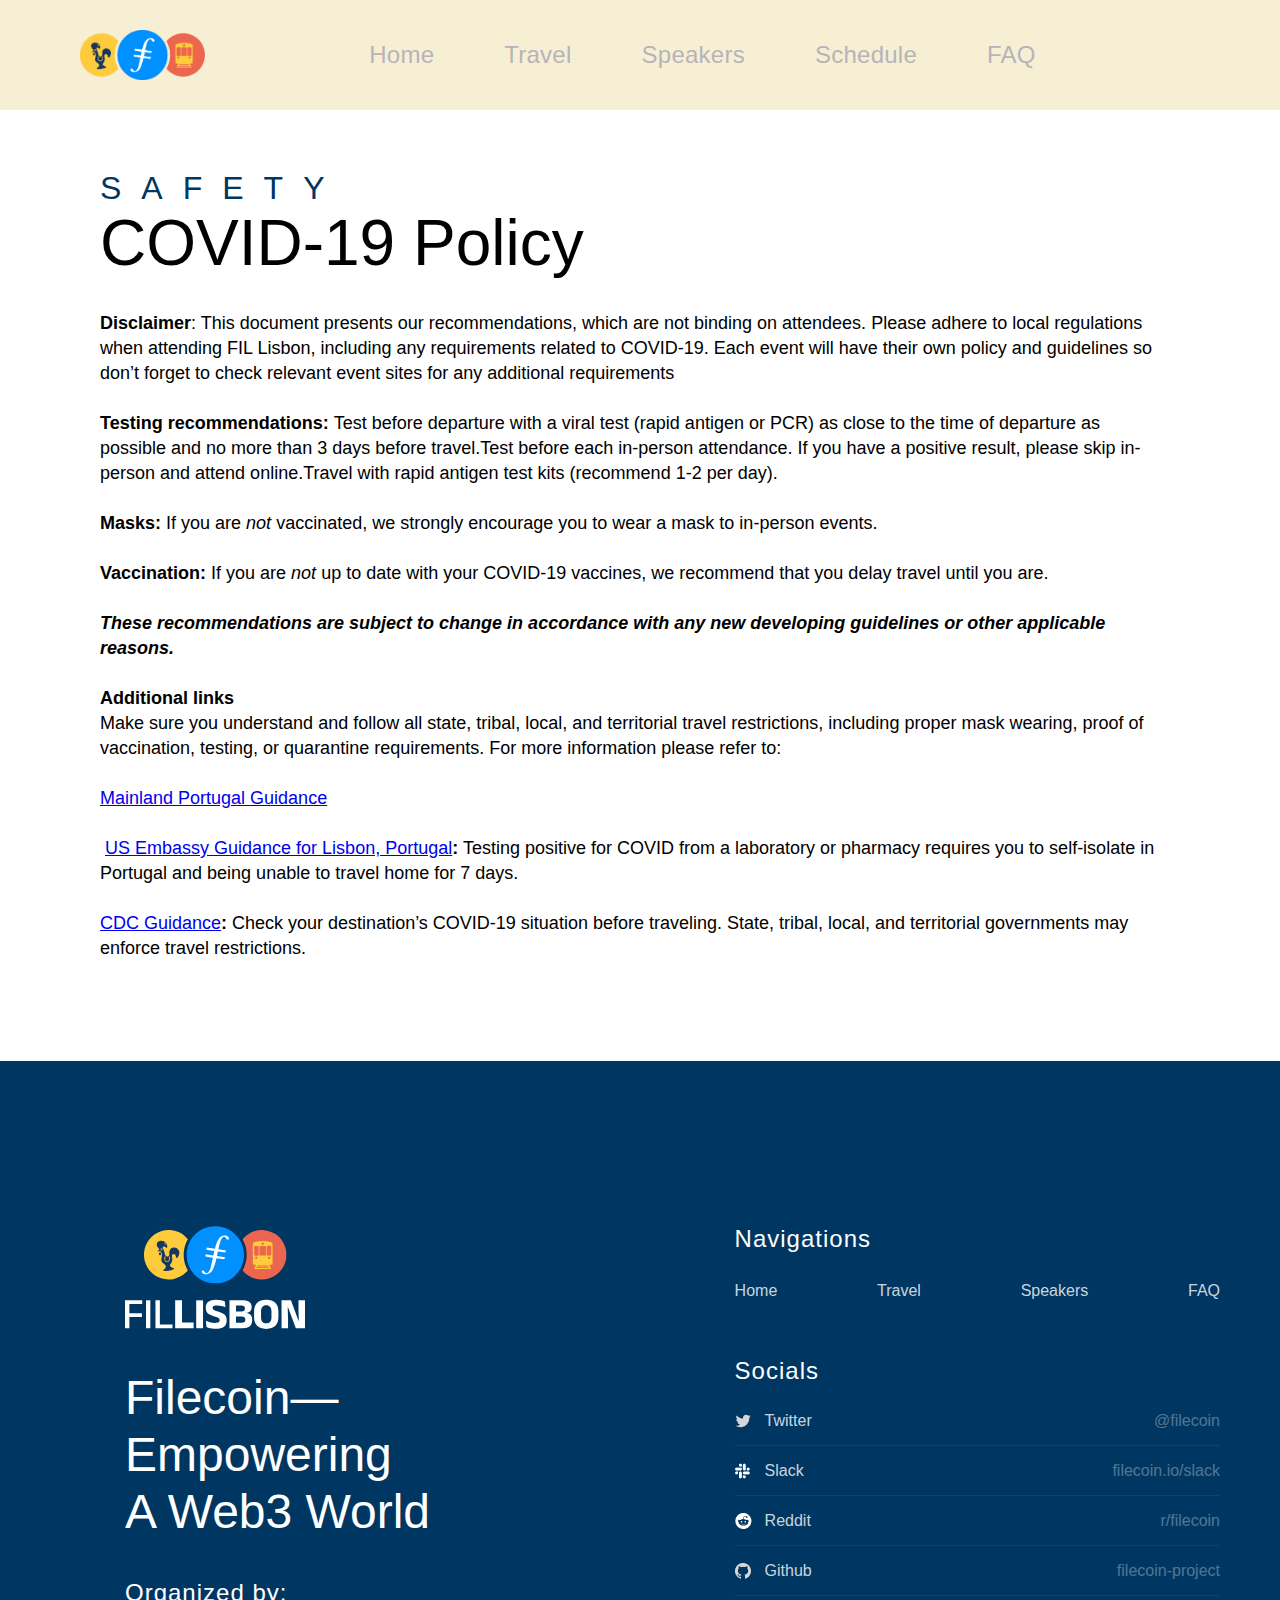
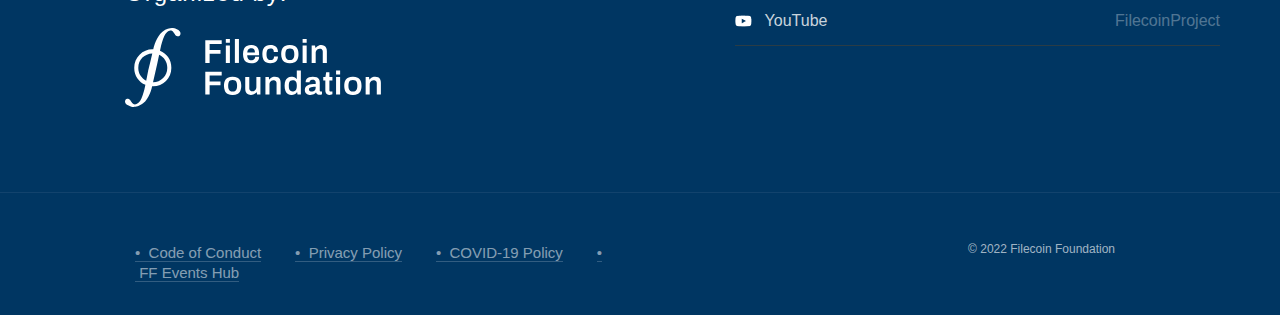
==== commit c64271b0: "Remove Register Button" ====
--- a/src/covid-policy.html
+++ b/src/covid-policy.html
@@ -1,5 +1,5 @@
 <!DOCTYPE html><!--  This site was created in Webflow. https://www.webflow.com  -->
-<!--  Last Published: Wed Nov 30 2022 16:06:03 GMT+0000 (Coordinated Universal Time)  -->
+<!--  Last Published: Fri Nov 03 2023 18:04:15 GMT+0000 (Coordinated Universal Time)  -->
 <html data-wf-page="633b4d4a6fc466561694c9ec" data-wf-site="6304e1dcd60682c4db9e058d">
 <head>
   <meta charset="utf-8">
@@ -11,19 +11,20 @@
   <link href="css/normalize.css" rel="stylesheet" type="text/css">
   <link href="css/webflow.css" rel="stylesheet" type="text/css">
   <link href="css/fil-lisbon-preview.webflow.css" rel="stylesheet" type="text/css">
+  <link href="https://fonts.googleapis.com" rel="preconnect">
+  <link href="https://fonts.gstatic.com" rel="preconnect" crossorigin="anonymous">
   <script src="https://ajax.googleapis.com/ajax/libs/webfont/1.6.26/webfont.js" type="text/javascript"></script>
-  <script type="text/javascript">WebFont.load({  google: {    families: ["Lato:100,100italic,300,300italic,400,400italic,700,700italic,900,900italic","Anek Latin:100,200,300,regular,500,600,700,800","Lexend:100,200,300,regular,500,600,700,800,900","Nunito:200,300,regular,500,600,700,800,900,200italic,300italic,italic,500italic,600italic,700italic,800italic,900italic","Roboto:100,100italic,300,300italic,regular,italic,500,500italic,700,700italic,900,900italic"]  }});</script>
-  <!-- [if lt IE 9]><script src="https://cdnjs.cloudflare.com/ajax/libs/html5shiv/3.7.3/html5shiv.min.js" type="text/javascript"></script><![endif] -->
+  <script type="text/javascript">WebFont.load({  google: {    families: ["Lato:100,100italic,300,300italic,400,400italic,700,700italic,900,900italic","Open Sans:300,300italic,400,400italic,600,600italic,700,700italic,800,800italic","Anek Latin:100,200,300,regular,500,600,700,800","Lexend:100,200,300,regular,500,600,700,800,900","Nunito:200,300,regular,500,600,700,800,900,200italic,300italic,italic,500italic,600italic,700italic,800italic,900italic","Roboto:100,100italic,300,300italic,regular,italic,500,500italic,700,700italic,900,900italic"]  }});</script>
   <script type="text/javascript">!function(o,c){var n=c.documentElement,t=" w-mod-";n.className+=t+"js",("ontouchstart"in o||o.DocumentTouch&&c instanceof DocumentTouch)&&(n.className+=t+"touch")}(window,document);</script>
   <link href="images/favicon.png" rel="shortcut icon" type="image/x-icon">
   <link href="images/webclip.png" rel="apple-touch-icon">
 </head>
 <body>
-  <div class="navbar-logo-left wf-section">
-    <div data-animation="default" data-collapse="medium" data-duration="400" data-easing="ease" data-easing2="ease" role="banner" class="navbar-logo-left-container shadow-three w-nav">
+  <div bind="23b01bd0-34e0-7cac-e0e7-2e2cd76a097b" class="navbar-logo-left">
+    <div bind="23b01bd0-34e0-7cac-e0e7-2e2cd76a097c" data-animation="default" data-collapse="medium" data-duration="400" data-easing="ease" data-easing2="ease" role="banner" class="navbar-logo-left-container shadow-three w-nav">
       <div class="container">
         <div class="navbar-wrapper">
-          <a href="index.html" class="navbar-brand w-nav-brand"><img src="images/FilLisbonLogo.png" loading="lazy" width="125" alt=""></a>
+          <a href="index.html" class="navbar-brand w-nav-brand"><img src="images/FilLisbonLogo.png" loading="lazy" width="125" data-sizes="[{&quot;max&quot;:479,&quot;size&quot;:&quot;100vw&quot;},{&quot;max&quot;:991,&quot;size&quot;:&quot;125px&quot;},{&quot;max&quot;:1439,&quot;size&quot;:&quot;11vw&quot;},{&quot;max&quot;:10000,&quot;size&quot;:&quot;125px&quot;}]" alt=""></a>
           <nav role="navigation" class="nav-menu-wrapper w-nav-menu">
             <ul role="list" class="nav-menu-two w-list-unstyled">
               <li class="list-item">
@@ -48,24 +49,24 @@
           </nav>
           <a href="https://www.youtube.com/watch?v=VbRgx5UN5HE" target="_blank" class="main-button _2 hide-mobile w-button">REGISTER</a>
           <div class="menu-button w-nav-button">
-            <div class="w-icon-nav-menu"></div>
-          </div>
-        </div>
-      </div>
-    </div>
-  </div>
-  <div class="section-p exp wf-section">
-    <div class="main-div exp">
-      <div class="div-h1">
-        <h2 class="h2 travel exp">SAFETY</h2>
-        <h1 class="h1 exp">COVID-19 Policy</h1>
-      </div>
-      <p class="paragraph-9 fullwidth"><strong>Disclaimer</strong>: This document presents our recommendations, which are not binding on attendees. Please adhere to local regulations when attending FIL Lisbon, including any requirements related to COVID-19. Each event will have their own policy and guidelines so don’t forget to check relevant event sites for any additional requirements<br><br>‍<strong>Testing recommendations: </strong>Test before departure with a viral test (rapid antigen or PCR) as close to the time of departure as possible and no more than 3 days before travel.Test before each in-person attendance. If you have a positive result, please skip in-person and attend online.Travel with rapid antigen test kits (recommend 1-2 per day).<br><br>‍<strong>Masks: </strong>If you are <em>not</em> vaccinated, we strongly encourage you to wear a mask to in-person events.<br><br>‍<strong>Vaccination: </strong>If you are <em>not </em>up to date with your COVID-19 vaccines, we recommend that you delay travel until you are.<br>‍<br><strong><em>These recommendations are subject to change in accordance with any new developing guidelines or other applicable reasons.<br>‍</em></strong><br><strong>Additional links<br>‍</strong>Make sure you understand and follow all state, tribal, local, and territorial travel restrictions, including proper mask wearing, proof of vaccination, testing, or quarantine requirements. For more information please refer to:<br>‍<br>‍<a href="https://www.visitportugal.com/en/content/covid-19-measures-implemented-portugal#:~:text=The%20use%20of%20a%20mask,or%20a%20positive%20test%20result">Mainland Portugal Guidance<br><br>‍</a>
-        <a href="https://pt.usembassy.gov/covid-19-information/">US Embassy Guidance for Lisbon, Portugal</a><strong>:</strong> Testing positive for COVID from a laboratory or pharmacy requires you to self-isolate in Portugal and being unable to travel home for 7 days. <br><br>‍<a href="https://www.cdc.gov/coronavirus/2019-ncov/travelers/travel-during-covid19.html">CDC Guidance</a><strong>: </strong>Check your destination’s COVID-19 situation before traveling. State, tribal, local, and territorial governments may enforce travel restrictions.
+            <div bind="23b01bd0-34e0-7cac-e0e7-2e2cd76a0998" class="w-icon-nav-menu"></div>
+          </div>
+        </div>
+      </div>
+    </div>
+  </div>
+  <div bind="6f3f258f-9d88-55f8-a2cf-838da27fb18f" class="section-p exp">
+    <div bind="19384511-586a-726d-0edf-87d307b527fc" class="main-div exp">
+      <div bind="19384511-586a-726d-0edf-87d307b527fd" class="div-h1">
+        <h2 bind="19384511-586a-726d-0edf-87d307b527fe" class="h2 travel exp">SAFETY</h2>
+        <h1 bind="19384511-586a-726d-0edf-87d307b52800" class="h1 exp">COVID-19 Policy</h1>
+      </div>
+      <p bind="24cd9eaf-a77a-0014-6db0-9da08c995f50" class="paragraph-9 fullwidth"><strong bind="69314602-466c-38dc-ff76-0e1104078363">Disclaimer</strong>: This document presents our recommendations, which are not binding on attendees. Please adhere to local regulations when attending FIL Lisbon, including any requirements related to COVID-19. Each event will have their own policy and guidelines so don’t forget to check relevant event sites for any additional requirements<br><br>‍<strong bind="3bb62662-f5d3-14b7-a537-bd0e487ce59b">Testing recommendations: </strong>Test before departure with a viral test (rapid antigen or PCR) as close to the time of departure as possible and no more than 3 days before travel.Test before each in-person attendance. If you have a positive result, please skip in-person and attend online.Travel with rapid antigen test kits (recommend 1-2 per day).<br><br>‍<strong bind="9c0bd1d5-67d6-6719-62de-511bc5c5f9a0">Masks: </strong>If you are <em bind="12794b8c-2cac-6b73-4d10-1228edad702e">not</em> vaccinated, we strongly encourage you to wear a mask to in-person events.<br><br>‍<strong bind="c0fc4af7-c672-98f5-16b6-fccb22e1cd17">Vaccination: </strong>If you are <em bind="71fb2f2c-e53f-119f-46ad-6a04a02fda4b">not </em>up to date with your COVID-19 vaccines, we recommend that you delay travel until you are.<br>‍<br><strong bind="15bf1ae9-a929-9ff2-1c98-e89045f14d9d"><em bind="4d1fd430-4acb-58c7-77cd-e38ceb722d70">These recommendations are subject to change in accordance with any new developing guidelines or other applicable reasons.<br>‍</em></strong><br><strong bind="f4e4c3f0-7a44-ca49-fe47-2171c52652e1">Additional links<br>‍</strong>Make sure you understand and follow all state, tribal, local, and territorial travel restrictions, including proper mask wearing, proof of vaccination, testing, or quarantine requirements. For more information please refer to:<br>‍<br>‍<a href="https://www.visitportugal.com/en/content/covid-19-measures-implemented-portugal#:~:text=The%20use%20of%20a%20mask,or%20a%20positive%20test%20result" bind="d089342e-13d8-2b08-f8e7-725c71d722ac">Mainland Portugal Guidance<br><br>‍</a>
+        <a href="https://pt.usembassy.gov/covid-19-information/" bind="5bad0c5e-2f61-1538-bf6a-f9ec474ee414">US Embassy Guidance for Lisbon, Portugal</a><strong bind="b201164e-32d2-d4e3-d7f4-ef15d834c8ae">:</strong> Testing positive for COVID from a laboratory or pharmacy requires you to self-isolate in Portugal and being unable to travel home for 7 days. <br><br>‍<a href="https://www.cdc.gov/coronavirus/2019-ncov/travelers/travel-during-covid19.html" bind="02fb5aa5-2219-228e-9a68-1588d83a1c83">CDC Guidance</a><strong bind="ed56c101-7532-4a9d-3db6-23e8aee37a21">: </strong>Check your destination’s COVID-19 situation before traveling. State, tribal, local, and territorial governments may enforce travel restrictions.
       </p>
     </div>
   </div>
-  <section class="footer-dark wf-section">
+  <section bind="a9c4c3a8-3bab-3e74-3cee-263333004577" class="footer-dark">
     <div class="container-2">
       <div class="footer-wrapper">
         <div class="div-block-2"><img src="images/FL-Logo-Light.svg" loading="lazy" width="180" alt="" class="image-39">
@@ -98,31 +99,31 @@
             <a href="https://twitter.com/Filecoin" target="_blank" class="div-socials w-inline-block">
               <div class="footer-link">
                 <div class="text-block-2">Twitter</div>
-              </div><img src="images/Vector_arrow.png" loading="lazy" alt="">
+              </div><img src="images/Vector_arrow.png" loading="lazy" data-sizes="[{&quot;max&quot;:9,&quot;size&quot;:&quot;100vw&quot;},{&quot;max&quot;:767,&quot;size&quot;:&quot;9px&quot;},{&quot;max&quot;:10000,&quot;size&quot;:&quot;1vw&quot;}]" alt="">
               <div class="text-block">@filecoin</div>
             </a>
             <a href="https://filecoin.io/slack" target="_blank" class="div-socials w-inline-block">
               <div class="footer-link slack">
                 <div class="text-block-2">Slack</div>
-              </div><img src="images/Vector_arrow.png" loading="lazy" alt="" class="image-34">
+              </div><img src="images/Vector_arrow.png" loading="lazy" data-sizes="[{&quot;max&quot;:9,&quot;size&quot;:&quot;100vw&quot;},{&quot;max&quot;:767,&quot;size&quot;:&quot;9px&quot;},{&quot;max&quot;:10000,&quot;size&quot;:&quot;1vw&quot;}]" alt="" class="image-34">
               <div class="text-block">filecoin.io/slack</div>
             </a>
             <a href="https://reddit.com/r/filecoin" target="_blank" class="div-socials w-inline-block">
               <div class="footer-link reddit">
                 <div class="text-block-2">Reddit</div>
-              </div><img src="images/Vector_arrow.png" loading="lazy" width="10" alt="">
+              </div><img src="images/Vector_arrow.png" loading="lazy" width="10" data-sizes="[{&quot;max&quot;:479,&quot;size&quot;:&quot;100vw&quot;},{&quot;max&quot;:767,&quot;size&quot;:&quot;10px&quot;},{&quot;max&quot;:10000,&quot;size&quot;:&quot;1vw&quot;}]" alt="">
               <div class="text-block">r/filecoin</div>
             </a>
             <a href="https://github.com/filecoin-project" target="_blank" class="div-socials w-inline-block">
               <div class="footer-link git">
                 <div class="text-block-2">Github</div>
-              </div><img src="images/Vector_arrow.png" loading="lazy" alt="">
+              </div><img src="images/Vector_arrow.png" loading="lazy" data-sizes="[{&quot;max&quot;:9,&quot;size&quot;:&quot;100vw&quot;},{&quot;max&quot;:767,&quot;size&quot;:&quot;9px&quot;},{&quot;max&quot;:10000,&quot;size&quot;:&quot;1vw&quot;}]" alt="">
               <div class="text-block">filecoin-project</div>
             </a>
             <a href="https://youtube.com/c/FilecoinProject" target="_blank" class="div-socials w-inline-block">
               <div class="footer-link youtube">
                 <div class="text-block-2">YouTube</div>
-              </div><img src="images/Vector_arrow.png" loading="lazy" alt="">
+              </div><img src="images/Vector_arrow.png" loading="lazy" data-sizes="[{&quot;max&quot;:9,&quot;size&quot;:&quot;100vw&quot;},{&quot;max&quot;:767,&quot;size&quot;:&quot;9px&quot;},{&quot;max&quot;:10000,&quot;size&quot;:&quot;1vw&quot;}]" alt="">
               <div class="text-block">FilecoinProject</div>
             </a>
           </div>
@@ -140,100 +141,100 @@
       <div class="footer-copyright-center">© 2022 Filecoin Foundation</div>
     </div>
   </section>
-  <div class="restaurants-modal">
-    <div class="div-block-102"><img src="images/exitbutton.png" loading="lazy" data-w-id="875a4fb5-2df9-6914-88bf-822b92c03667" alt="" class="restarauntsclose"></div>
-    <div class="places-section restaurants wf-section">
-      <div class="places-container">
-        <div class="w-layout-grid grid-3">
-          <div id="w-node-_66792ef8-95f6-9918-c430-9db1bd0aa310-1694c9ec" class="placestextcontainer"><img src="images/5Oceanos_Lx_030.jpeg" loading="lazy" id="w-node-_26a177ac-442f-70ad-23de-265d0f65f8b1-1694c9ec" alt="" class="places-image">
-            <h3 id="w-node-_86635e9c-c1a2-5785-9942-8de3c70d81e2-1694c9ec" class="places-name">Five Oceans</h3>
-            <a id="w-node-_3da0956a-74c8-b2fc-07f4-39dd7cb0ed91-1694c9ec" href="https://goo.gl/maps/K3TCDXnjWJshco9NA" target="_blank" class="places-link">LEARN MORE</a>
-          </div>
-          <div id="w-node-_06355660-84b2-94e2-6095-8bcb9dbc4dc4-1694c9ec" class="placestextcontainer"><img src="images/IMG_20170522_114850.jpeg" loading="lazy" id="w-node-_06355660-84b2-94e2-6095-8bcb9dbc4dc5-1694c9ec" alt="" class="places-image">
-            <h3 id="w-node-_06355660-84b2-94e2-6095-8bcb9dbc4dc6-1694c9ec" class="places-name">Noobai - Rooftop Bar</h3>
-            <a id="w-node-_06355660-84b2-94e2-6095-8bcb9dbc4dc8-1694c9ec" href="https://goo.gl/maps/tQZDobjEqquuS2Sy9" target="_blank" class="places-link">LEARN MORE</a>
-          </div>
-          <div id="w-node-c7a97e42-8497-71e5-f2fa-04b540f493e4-1694c9ec" class="placestextcontainer"><img src="images/_DSC5355.jpeg" loading="lazy" id="w-node-c7a97e42-8497-71e5-f2fa-04b540f493e5-1694c9ec" alt="" class="places-image">
-            <h3 id="w-node-c7a97e42-8497-71e5-f2fa-04b540f493e6-1694c9ec" class="places-name">JNcQUOI Avenida<br></h3>
-            <a id="w-node-c7a97e42-8497-71e5-f2fa-04b540f493e8-1694c9ec" href="https://goo.gl/maps/TmU7Uy5wSqJXrY8MA" target="_blank" class="places-link">LEARN MORE</a>
-          </div>
-          <div id="w-node-a658e69f-17e7-f846-5b67-9b45bd2e0304-1694c9ec" class="placestextcontainer"><img src="images/RestoLattitude-2-2.jpeg" loading="lazy" id="w-node-a658e69f-17e7-f846-5b67-9b45bd2e0305-1694c9ec" alt="" class="places-image">
-            <h3 id="w-node-a658e69f-17e7-f846-5b67-9b45bd2e0306-1694c9ec" class="places-name">Latitude 38º43&#x27;</h3>
-            <a id="w-node-a658e69f-17e7-f846-5b67-9b45bd2e0308-1694c9ec" href="https://goo.gl/maps/EkPLyjfGFeERiJK98" target="_blank" class="places-link">LEARN MORE</a>
-          </div>
-          <div id="w-node-_33564b3e-86a9-6631-447e-f9b7d7c5b816-1694c9ec" class="placestextcontainer"><img src="images/2021-12-16.png" loading="lazy" id="w-node-_33564b3e-86a9-6631-447e-f9b7d7c5b817-1694c9ec" alt="" class="places-image">
-            <h3 id="w-node-_33564b3e-86a9-6631-447e-f9b7d7c5b818-1694c9ec" class="places-name">Bairrices</h3>
-            <a id="w-node-_33564b3e-86a9-6631-447e-f9b7d7c5b81a-1694c9ec" href="https://g.page/bairrices?share" target="_blank" class="places-link">LEARN MORE</a>
-          </div>
-          <div id="w-node-_9e608be7-f5c4-5568-a2ab-08cfab0490d3-1694c9ec" class="placestextcontainer"><img src="images/SanaSud_DSC7106.jpeg" loading="lazy" id="w-node-_9e608be7-f5c4-5568-a2ab-08cfab0490d4-1694c9ec" alt="" class="places-image">
-            <h3 id="w-node-_9e608be7-f5c4-5568-a2ab-08cfab0490d5-1694c9ec" class="places-name">SUD Lisboa<br></h3>
-            <a id="w-node-_9e608be7-f5c4-5568-a2ab-08cfab0490d7-1694c9ec" href="https://g.page/sudlisboa?share" target="_blank" class="places-link">LEARN MORE</a>
-          </div>
-        </div>
-      </div>
-    </div>
-  </div>
-  <div class="experiences-modal">
-    <div class="div-block-102"><img src="images/exitbutton.png" loading="lazy" data-w-id="a4d59be3-7022-2775-fd62-00d3d62ffb47" alt="" class="experiencesclose"></div>
-    <div class="places-section experiences wf-section">
-      <div class="places-container">
-        <div class="w-layout-grid grid-3">
-          <div id="w-node-a447d27c-357b-f688-2eb9-26d60accfb9c-1694c9ec" class="placestextcontainer"><img src="images/2017-07-12.jpeg" loading="lazy" id="w-node-a447d27c-357b-f688-2eb9-26d60accfb9d-1694c9ec" alt="" class="places-image">
-            <h3 id="w-node-a447d27c-357b-f688-2eb9-26d60accfb9e-1694c9ec" class="places-name">Time Out Market</h3>
-            <a id="w-node-a447d27c-357b-f688-2eb9-26d60accfba0-1694c9ec" href="https://g.page/timeoutmarketlisboa?share" target="_blank" class="places-link">LEARN MORE</a>
-          </div>
-          <div id="w-node-a447d27c-357b-f688-2eb9-26d60accfba2-1694c9ec" class="placestextcontainer"><img src="images/2022-07-11.jpeg" loading="lazy" id="w-node-a447d27c-357b-f688-2eb9-26d60accfba3-1694c9ec" alt="" class="places-image">
-            <h3 id="w-node-a447d27c-357b-f688-2eb9-26d60accfba4-1694c9ec" class="places-name">Jerónimos Monastery</h3>
-            <a id="w-node-a447d27c-357b-f688-2eb9-26d60accfba6-1694c9ec" href="https://goo.gl/maps/MkXmdE1ZCiWThfJP8" target="_blank" class="places-link">LEARN MORE</a>
-          </div>
-          <div id="w-node-a447d27c-357b-f688-2eb9-26d60accfba8-1694c9ec" class="placestextcontainer"><img src="images/2022-03-02.jpeg" loading="lazy" id="w-node-a447d27c-357b-f688-2eb9-26d60accfba9-1694c9ec" alt="" class="places-image">
-            <h3 id="w-node-a447d27c-357b-f688-2eb9-26d60accfbaa-1694c9ec" class="places-name">Castelo de S. Jorge<br></h3>
-            <a id="w-node-a447d27c-357b-f688-2eb9-26d60accfbad-1694c9ec" href="https://goo.gl/maps/jUPQa2qWNUsDVSVL6" target="_blank" class="places-link">LEARN MORE</a>
-          </div>
-          <div id="w-node-a447d27c-357b-f688-2eb9-26d60accfbaf-1694c9ec" class="placestextcontainer"><img src="images/Alfama.jpeg" loading="lazy" id="w-node-a447d27c-357b-f688-2eb9-26d60accfbb0-1694c9ec" alt="" class="places-image">
-            <h3 id="w-node-a447d27c-357b-f688-2eb9-26d60accfbb1-1694c9ec" class="places-name">Alfama</h3>
-            <a id="w-node-a447d27c-357b-f688-2eb9-26d60accfbb3-1694c9ec" href="https://goo.gl/maps/HQL674FAvwsdsAo59" target="_blank" class="places-link">LEARN MORE</a>
-          </div>
-          <div id="w-node-a447d27c-357b-f688-2eb9-26d60accfbb5-1694c9ec" class="placestextcontainer"><img src="images/2022-07-18.jpeg" loading="lazy" id="w-node-a447d27c-357b-f688-2eb9-26d60accfbb6-1694c9ec" alt="" class="places-image">
-            <h3 id="w-node-a447d27c-357b-f688-2eb9-26d60accfbb7-1694c9ec" class="places-name">Commerce Square</h3>
-            <a id="w-node-a447d27c-357b-f688-2eb9-26d60accfbb9-1694c9ec" href="https://goo.gl/maps/eVeUehPPemKwAAue9" target="_blank" class="places-link">LEARN MORE</a>
-          </div>
-          <div id="w-node-a447d27c-357b-f688-2eb9-26d60accfbbb-1694c9ec" class="placestextcontainer"><img src="images/SanaSud_DSC7106.jpeg" loading="lazy" id="w-node-a447d27c-357b-f688-2eb9-26d60accfbbc-1694c9ec" alt="" class="places-image">
-            <h3 id="w-node-a447d27c-357b-f688-2eb9-26d60accfbbd-1694c9ec" class="places-name">Belém Tower<br></h3>
-            <a id="w-node-a447d27c-357b-f688-2eb9-26d60accfbc0-1694c9ec" href="https://goo.gl/maps/6TBn5aKqAKKNrPaZ9" target="_blank" class="places-link">LEARN MORE</a>
-          </div>
-        </div>
-      </div>
-    </div>
-  </div>
-  <div class="bars-modal">
-    <div class="div-block-102"><img src="images/exitbutton.png" loading="lazy" data-w-id="bc67b76c-c0ed-0e39-b672-1e1e3473ba31" alt="" class="barsclose"></div>
-    <div class="places-section bars wf-section">
-      <div class="places-container">
-        <div class="w-layout-grid grid-3">
-          <div id="w-node-_777ced3e-dd95-0ee1-6496-59bda0663264-1694c9ec" class="placestextcontainer"><img src="images/Screen-Shot-2022-09-13-at-3.26.57-PM.png" loading="lazy" id="w-node-_777ced3e-dd95-0ee1-6496-59bda0663265-1694c9ec" alt="" class="places-image">
-            <h3 id="w-node-_777ced3e-dd95-0ee1-6496-59bda0663266-1694c9ec" class="places-name">Freaky Tiki</h3>
-            <a id="w-node-_777ced3e-dd95-0ee1-6496-59bda0663268-1694c9ec" href="https://goo.gl/maps/554MW8eBgL7R7M5fA" target="_blank" class="places-link">LEARN MORE</a>
-          </div>
-          <div id="w-node-_777ced3e-dd95-0ee1-6496-59bda066326a-1694c9ec" class="placestextcontainer"><img src="images/2022-03-26.jpeg" loading="lazy" id="w-node-_777ced3e-dd95-0ee1-6496-59bda066326b-1694c9ec" alt="" class="places-image">
-            <h3 id="w-node-_777ced3e-dd95-0ee1-6496-59bda066326c-1694c9ec" class="places-name">146 Bar</h3>
-            <a id="w-node-_777ced3e-dd95-0ee1-6496-59bda066326e-1694c9ec" href="https://g.page/146-bar?share" target="_blank" class="places-link">LEARN MORE</a>
-          </div>
-          <div id="w-node-_777ced3e-dd95-0ee1-6496-59bda0663270-1694c9ec" class="placestextcontainer"><img src="images/unnamed.jpeg" loading="lazy" id="w-node-_777ced3e-dd95-0ee1-6496-59bda0663271-1694c9ec" alt="" class="places-image">
-            <h3 id="w-node-_777ced3e-dd95-0ee1-6496-59bda0663272-1694c9ec" class="places-name">Foxtrot<br></h3>
-            <a id="w-node-_777ced3e-dd95-0ee1-6496-59bda0663275-1694c9ec" href="https://g.page/BarFoxtrotLisboa?share" target="_blank" class="places-link">LEARN MORE</a>
-          </div>
-          <div id="w-node-_777ced3e-dd95-0ee1-6496-59bda0663277-1694c9ec" class="placestextcontainer"><img src="images/unnamed_1.jpeg" loading="lazy" id="w-node-_777ced3e-dd95-0ee1-6496-59bda0663278-1694c9ec" alt="" class="places-image">
-            <h3 id="w-node-_777ced3e-dd95-0ee1-6496-59bda0663279-1694c9ec" class="places-name">The V Rooftop Bar</h3>
-            <a id="w-node-_777ced3e-dd95-0ee1-6496-59bda066327b-1694c9ec" href="https://g.page/v-rooftop-bar?share" target="_blank" class="places-link">LEARN MORE</a>
-          </div>
-          <div id="w-node-_777ced3e-dd95-0ee1-6496-59bda066327d-1694c9ec" class="placestextcontainer"><img src="images/Screen-Shot-2022-09-13-at-3.28.40-PM.png" loading="lazy" id="w-node-_777ced3e-dd95-0ee1-6496-59bda066327e-1694c9ec" alt="" class="places-image">
-            <h3 id="w-node-_777ced3e-dd95-0ee1-6496-59bda066327f-1694c9ec" class="places-name">Procópio</h3>
-            <a id="w-node-_777ced3e-dd95-0ee1-6496-59bda0663281-1694c9ec" href="https://goo.gl/maps/eNeLXnjAYqoRHYZq7" target="_blank" class="places-link">LEARN MORE</a>
-          </div>
-          <div id="w-node-_777ced3e-dd95-0ee1-6496-59bda0663283-1694c9ec" class="placestextcontainer"><img src="images/Screen-Shot-2022-09-13-at-3.30.10-PM.png" loading="lazy" id="w-node-_777ced3e-dd95-0ee1-6496-59bda0663284-1694c9ec" alt="" class="places-image">
-            <h3 id="w-node-_777ced3e-dd95-0ee1-6496-59bda0663285-1694c9ec" class="places-name">Bar Hawaii<br></h3>
-            <a id="w-node-_777ced3e-dd95-0ee1-6496-59bda0663288-1694c9ec" href="https://goo.gl/maps/mLjWbVSWkC5n1vYx5" target="_blank" class="places-link">LEARN MORE</a>
+  <div bind="099c6e2b-e2f5-16fe-dbfa-f95400d3bfbc" class="restaurants-modal">
+    <div bind="1f3be3a9-df3e-696c-3d59-a5bab2fe7213" class="div-block-102"><img src="images/exitbutton.png" loading="lazy" data-w-id="875a4fb5-2df9-6914-88bf-822b92c03667" data-sizes="[{&quot;max&quot;:10000,&quot;size&quot;:&quot;100vw&quot;}]" alt="" bind="875a4fb5-2df9-6914-88bf-822b92c03667" class="restarauntsclose"></div>
+    <div bind="e6e2ce4c-213e-585e-103a-f636da0044bb" class="places-section restaurants">
+      <div bind="b097a892-92e4-cad2-c3b9-3e2b4ad8e628" class="places-container">
+        <div bind="e00d9e3b-3e6f-eb9a-efce-4176b0ceae62" class="w-layout-grid grid-3">
+          <div bind="66792ef8-95f6-9918-c430-9db1bd0aa310" id="w-node-_66792ef8-95f6-9918-c430-9db1bd0aa310-1694c9ec" class="placestextcontainer"><img src="images/5Oceanos_Lx_030.jpeg" loading="lazy" id="w-node-_26a177ac-442f-70ad-23de-265d0f65f8b1-1694c9ec" data-sizes="[{&quot;max&quot;:10000,&quot;size&quot;:&quot;100vw&quot;}]" alt="" bind="26a177ac-442f-70ad-23de-265d0f65f8b1" class="places-image">
+            <h3 bind="86635e9c-c1a2-5785-9942-8de3c70d81e2" id="w-node-_86635e9c-c1a2-5785-9942-8de3c70d81e2-1694c9ec" class="places-name">Five Oceans</h3>
+            <a bind="3da0956a-74c8-b2fc-07f4-39dd7cb0ed91" id="w-node-_3da0956a-74c8-b2fc-07f4-39dd7cb0ed91-1694c9ec" href="https://goo.gl/maps/K3TCDXnjWJshco9NA" target="_blank" class="places-link">LEARN MORE</a>
+          </div>
+          <div bind="06355660-84b2-94e2-6095-8bcb9dbc4dc4" id="w-node-_06355660-84b2-94e2-6095-8bcb9dbc4dc4-1694c9ec" class="placestextcontainer"><img src="images/IMG_20170522_114850.jpeg" loading="lazy" id="w-node-_06355660-84b2-94e2-6095-8bcb9dbc4dc5-1694c9ec" data-sizes="[{&quot;max&quot;:10000,&quot;size&quot;:&quot;100vw&quot;}]" alt="" bind="06355660-84b2-94e2-6095-8bcb9dbc4dc5" class="places-image">
+            <h3 bind="06355660-84b2-94e2-6095-8bcb9dbc4dc6" id="w-node-_06355660-84b2-94e2-6095-8bcb9dbc4dc6-1694c9ec" class="places-name">Noobai - Rooftop Bar</h3>
+            <a bind="06355660-84b2-94e2-6095-8bcb9dbc4dc8" id="w-node-_06355660-84b2-94e2-6095-8bcb9dbc4dc8-1694c9ec" href="https://goo.gl/maps/tQZDobjEqquuS2Sy9" target="_blank" class="places-link">LEARN MORE</a>
+          </div>
+          <div bind="c7a97e42-8497-71e5-f2fa-04b540f493e4" id="w-node-c7a97e42-8497-71e5-f2fa-04b540f493e4-1694c9ec" class="placestextcontainer"><img src="images/_DSC5355.jpeg" loading="lazy" id="w-node-c7a97e42-8497-71e5-f2fa-04b540f493e5-1694c9ec" data-sizes="[{&quot;max&quot;:10000,&quot;size&quot;:&quot;100vw&quot;}]" alt="" bind="c7a97e42-8497-71e5-f2fa-04b540f493e5" class="places-image">
+            <h3 bind="c7a97e42-8497-71e5-f2fa-04b540f493e6" id="w-node-c7a97e42-8497-71e5-f2fa-04b540f493e6-1694c9ec" class="places-name">JNcQUOI Avenida<br></h3>
+            <a bind="c7a97e42-8497-71e5-f2fa-04b540f493e8" id="w-node-c7a97e42-8497-71e5-f2fa-04b540f493e8-1694c9ec" href="https://goo.gl/maps/TmU7Uy5wSqJXrY8MA" target="_blank" class="places-link">LEARN MORE</a>
+          </div>
+          <div bind="a658e69f-17e7-f846-5b67-9b45bd2e0304" id="w-node-a658e69f-17e7-f846-5b67-9b45bd2e0304-1694c9ec" class="placestextcontainer"><img src="images/RestoLattitude-2-2.jpeg" loading="lazy" id="w-node-a658e69f-17e7-f846-5b67-9b45bd2e0305-1694c9ec" data-sizes="[{&quot;max&quot;:10000,&quot;size&quot;:&quot;100vw&quot;}]" alt="" bind="a658e69f-17e7-f846-5b67-9b45bd2e0305" class="places-image">
+            <h3 bind="a658e69f-17e7-f846-5b67-9b45bd2e0306" id="w-node-a658e69f-17e7-f846-5b67-9b45bd2e0306-1694c9ec" class="places-name">Latitude 38º43&#x27;</h3>
+            <a bind="a658e69f-17e7-f846-5b67-9b45bd2e0308" id="w-node-a658e69f-17e7-f846-5b67-9b45bd2e0308-1694c9ec" href="https://goo.gl/maps/EkPLyjfGFeERiJK98" target="_blank" class="places-link">LEARN MORE</a>
+          </div>
+          <div bind="33564b3e-86a9-6631-447e-f9b7d7c5b816" id="w-node-_33564b3e-86a9-6631-447e-f9b7d7c5b816-1694c9ec" class="placestextcontainer"><img src="images/2021-12-16.png" loading="lazy" id="w-node-_33564b3e-86a9-6631-447e-f9b7d7c5b817-1694c9ec" data-sizes="[{&quot;max&quot;:10000,&quot;size&quot;:&quot;100vw&quot;}]" alt="" bind="33564b3e-86a9-6631-447e-f9b7d7c5b817" class="places-image">
+            <h3 bind="33564b3e-86a9-6631-447e-f9b7d7c5b818" id="w-node-_33564b3e-86a9-6631-447e-f9b7d7c5b818-1694c9ec" class="places-name">Bairrices</h3>
+            <a bind="33564b3e-86a9-6631-447e-f9b7d7c5b81a" id="w-node-_33564b3e-86a9-6631-447e-f9b7d7c5b81a-1694c9ec" href="https://g.page/bairrices?share" target="_blank" class="places-link">LEARN MORE</a>
+          </div>
+          <div bind="9e608be7-f5c4-5568-a2ab-08cfab0490d3" id="w-node-_9e608be7-f5c4-5568-a2ab-08cfab0490d3-1694c9ec" class="placestextcontainer"><img src="images/SanaSud_DSC7106.jpeg" loading="lazy" id="w-node-_9e608be7-f5c4-5568-a2ab-08cfab0490d4-1694c9ec" data-sizes="[{&quot;max&quot;:10000,&quot;size&quot;:&quot;100vw&quot;}]" alt="" bind="9e608be7-f5c4-5568-a2ab-08cfab0490d4" class="places-image">
+            <h3 bind="9e608be7-f5c4-5568-a2ab-08cfab0490d5" id="w-node-_9e608be7-f5c4-5568-a2ab-08cfab0490d5-1694c9ec" class="places-name">SUD Lisboa<br></h3>
+            <a bind="9e608be7-f5c4-5568-a2ab-08cfab0490d7" id="w-node-_9e608be7-f5c4-5568-a2ab-08cfab0490d7-1694c9ec" href="https://g.page/sudlisboa?share" target="_blank" class="places-link">LEARN MORE</a>
+          </div>
+        </div>
+      </div>
+    </div>
+  </div>
+  <div bind="d4b2cdb1-8994-5183-ab25-428bfee7e10c" class="experiences-modal">
+    <div bind="a4d59be3-7022-2775-fd62-00d3d62ffb46" class="div-block-102"><img src="images/exitbutton.png" loading="lazy" data-w-id="a4d59be3-7022-2775-fd62-00d3d62ffb47" data-sizes="[{&quot;max&quot;:10000,&quot;size&quot;:&quot;100vw&quot;}]" alt="" bind="a4d59be3-7022-2775-fd62-00d3d62ffb47" class="experiencesclose"></div>
+    <div bind="a447d27c-357b-f688-2eb9-26d60accfb99" class="places-section experiences">
+      <div bind="a447d27c-357b-f688-2eb9-26d60accfb9a" class="places-container">
+        <div bind="a447d27c-357b-f688-2eb9-26d60accfb9b" class="w-layout-grid grid-3">
+          <div bind="a447d27c-357b-f688-2eb9-26d60accfb9c" id="w-node-a447d27c-357b-f688-2eb9-26d60accfb9c-1694c9ec" class="placestextcontainer"><img src="images/2017-07-12.jpeg" loading="lazy" id="w-node-a447d27c-357b-f688-2eb9-26d60accfb9d-1694c9ec" data-sizes="[{&quot;max&quot;:10000,&quot;size&quot;:&quot;100vw&quot;}]" alt="" bind="a447d27c-357b-f688-2eb9-26d60accfb9d" class="places-image">
+            <h3 bind="a447d27c-357b-f688-2eb9-26d60accfb9e" id="w-node-a447d27c-357b-f688-2eb9-26d60accfb9e-1694c9ec" class="places-name">Time Out Market</h3>
+            <a bind="a447d27c-357b-f688-2eb9-26d60accfba0" id="w-node-a447d27c-357b-f688-2eb9-26d60accfba0-1694c9ec" href="https://g.page/timeoutmarketlisboa?share" target="_blank" class="places-link">LEARN MORE</a>
+          </div>
+          <div bind="a447d27c-357b-f688-2eb9-26d60accfba2" id="w-node-a447d27c-357b-f688-2eb9-26d60accfba2-1694c9ec" class="placestextcontainer"><img src="images/2022-07-11.jpeg" loading="lazy" id="w-node-a447d27c-357b-f688-2eb9-26d60accfba3-1694c9ec" data-sizes="[{&quot;max&quot;:10000,&quot;size&quot;:&quot;100vw&quot;}]" alt="" bind="a447d27c-357b-f688-2eb9-26d60accfba3" class="places-image">
+            <h3 bind="a447d27c-357b-f688-2eb9-26d60accfba4" id="w-node-a447d27c-357b-f688-2eb9-26d60accfba4-1694c9ec" class="places-name">Jerónimos Monastery</h3>
+            <a bind="a447d27c-357b-f688-2eb9-26d60accfba6" id="w-node-a447d27c-357b-f688-2eb9-26d60accfba6-1694c9ec" href="https://goo.gl/maps/MkXmdE1ZCiWThfJP8" target="_blank" class="places-link">LEARN MORE</a>
+          </div>
+          <div bind="a447d27c-357b-f688-2eb9-26d60accfba8" id="w-node-a447d27c-357b-f688-2eb9-26d60accfba8-1694c9ec" class="placestextcontainer"><img src="images/2022-03-02.jpeg" loading="lazy" id="w-node-a447d27c-357b-f688-2eb9-26d60accfba9-1694c9ec" data-sizes="[{&quot;max&quot;:10000,&quot;size&quot;:&quot;100vw&quot;}]" alt="" bind="a447d27c-357b-f688-2eb9-26d60accfba9" class="places-image">
+            <h3 bind="a447d27c-357b-f688-2eb9-26d60accfbaa" id="w-node-a447d27c-357b-f688-2eb9-26d60accfbaa-1694c9ec" class="places-name">Castelo de S. Jorge<br></h3>
+            <a bind="a447d27c-357b-f688-2eb9-26d60accfbad" id="w-node-a447d27c-357b-f688-2eb9-26d60accfbad-1694c9ec" href="https://goo.gl/maps/jUPQa2qWNUsDVSVL6" target="_blank" class="places-link">LEARN MORE</a>
+          </div>
+          <div bind="a447d27c-357b-f688-2eb9-26d60accfbaf" id="w-node-a447d27c-357b-f688-2eb9-26d60accfbaf-1694c9ec" class="placestextcontainer"><img src="images/Alfama.jpeg" loading="lazy" id="w-node-a447d27c-357b-f688-2eb9-26d60accfbb0-1694c9ec" data-sizes="[{&quot;max&quot;:10000,&quot;size&quot;:&quot;100vw&quot;}]" alt="" bind="a447d27c-357b-f688-2eb9-26d60accfbb0" class="places-image">
+            <h3 bind="a447d27c-357b-f688-2eb9-26d60accfbb1" id="w-node-a447d27c-357b-f688-2eb9-26d60accfbb1-1694c9ec" class="places-name">Alfama</h3>
+            <a bind="a447d27c-357b-f688-2eb9-26d60accfbb3" id="w-node-a447d27c-357b-f688-2eb9-26d60accfbb3-1694c9ec" href="https://goo.gl/maps/HQL674FAvwsdsAo59" target="_blank" class="places-link">LEARN MORE</a>
+          </div>
+          <div bind="a447d27c-357b-f688-2eb9-26d60accfbb5" id="w-node-a447d27c-357b-f688-2eb9-26d60accfbb5-1694c9ec" class="placestextcontainer"><img src="images/2022-07-18.jpeg" loading="lazy" id="w-node-a447d27c-357b-f688-2eb9-26d60accfbb6-1694c9ec" data-sizes="[{&quot;max&quot;:10000,&quot;size&quot;:&quot;100vw&quot;}]" alt="" bind="a447d27c-357b-f688-2eb9-26d60accfbb6" class="places-image">
+            <h3 bind="a447d27c-357b-f688-2eb9-26d60accfbb7" id="w-node-a447d27c-357b-f688-2eb9-26d60accfbb7-1694c9ec" class="places-name">Commerce Square</h3>
+            <a bind="a447d27c-357b-f688-2eb9-26d60accfbb9" id="w-node-a447d27c-357b-f688-2eb9-26d60accfbb9-1694c9ec" href="https://goo.gl/maps/eVeUehPPemKwAAue9" target="_blank" class="places-link">LEARN MORE</a>
+          </div>
+          <div bind="a447d27c-357b-f688-2eb9-26d60accfbbb" id="w-node-a447d27c-357b-f688-2eb9-26d60accfbbb-1694c9ec" class="placestextcontainer"><img src="images/SanaSud_DSC7106.jpeg" loading="lazy" id="w-node-a447d27c-357b-f688-2eb9-26d60accfbbc-1694c9ec" data-sizes="[{&quot;max&quot;:10000,&quot;size&quot;:&quot;100vw&quot;}]" alt="" bind="a447d27c-357b-f688-2eb9-26d60accfbbc" class="places-image">
+            <h3 bind="a447d27c-357b-f688-2eb9-26d60accfbbd" id="w-node-a447d27c-357b-f688-2eb9-26d60accfbbd-1694c9ec" class="places-name">Belém Tower<br></h3>
+            <a bind="a447d27c-357b-f688-2eb9-26d60accfbc0" id="w-node-a447d27c-357b-f688-2eb9-26d60accfbc0-1694c9ec" href="https://goo.gl/maps/6TBn5aKqAKKNrPaZ9" target="_blank" class="places-link">LEARN MORE</a>
+          </div>
+        </div>
+      </div>
+    </div>
+  </div>
+  <div bind="1b291af1-11d4-8797-8b23-59e60a90d048" class="bars-modal">
+    <div bind="bc67b76c-c0ed-0e39-b672-1e1e3473ba30" class="div-block-102"><img src="images/exitbutton.png" loading="lazy" data-w-id="bc67b76c-c0ed-0e39-b672-1e1e3473ba31" data-sizes="[{&quot;max&quot;:10000,&quot;size&quot;:&quot;100vw&quot;}]" alt="" bind="bc67b76c-c0ed-0e39-b672-1e1e3473ba31" class="barsclose"></div>
+    <div bind="777ced3e-dd95-0ee1-6496-59bda0663261" class="places-section bars">
+      <div bind="777ced3e-dd95-0ee1-6496-59bda0663262" class="places-container">
+        <div bind="777ced3e-dd95-0ee1-6496-59bda0663263" class="w-layout-grid grid-3">
+          <div bind="777ced3e-dd95-0ee1-6496-59bda0663264" id="w-node-_777ced3e-dd95-0ee1-6496-59bda0663264-1694c9ec" class="placestextcontainer"><img src="images/Screen-Shot-2022-09-13-at-3.26.57-PM.png" loading="lazy" id="w-node-_777ced3e-dd95-0ee1-6496-59bda0663265-1694c9ec" data-sizes="[{&quot;max&quot;:10000,&quot;size&quot;:&quot;100vw&quot;}]" alt="" bind="777ced3e-dd95-0ee1-6496-59bda0663265" class="places-image">
+            <h3 bind="777ced3e-dd95-0ee1-6496-59bda0663266" id="w-node-_777ced3e-dd95-0ee1-6496-59bda0663266-1694c9ec" class="places-name">Freaky Tiki</h3>
+            <a bind="777ced3e-dd95-0ee1-6496-59bda0663268" id="w-node-_777ced3e-dd95-0ee1-6496-59bda0663268-1694c9ec" href="https://goo.gl/maps/554MW8eBgL7R7M5fA" target="_blank" class="places-link">LEARN MORE</a>
+          </div>
+          <div bind="777ced3e-dd95-0ee1-6496-59bda066326a" id="w-node-_777ced3e-dd95-0ee1-6496-59bda066326a-1694c9ec" class="placestextcontainer"><img src="images/2022-03-26.jpeg" loading="lazy" id="w-node-_777ced3e-dd95-0ee1-6496-59bda066326b-1694c9ec" data-sizes="[{&quot;max&quot;:10000,&quot;size&quot;:&quot;100vw&quot;}]" alt="" bind="777ced3e-dd95-0ee1-6496-59bda066326b" class="places-image">
+            <h3 bind="777ced3e-dd95-0ee1-6496-59bda066326c" id="w-node-_777ced3e-dd95-0ee1-6496-59bda066326c-1694c9ec" class="places-name">146 Bar</h3>
+            <a bind="777ced3e-dd95-0ee1-6496-59bda066326e" id="w-node-_777ced3e-dd95-0ee1-6496-59bda066326e-1694c9ec" href="https://g.page/146-bar?share" target="_blank" class="places-link">LEARN MORE</a>
+          </div>
+          <div bind="777ced3e-dd95-0ee1-6496-59bda0663270" id="w-node-_777ced3e-dd95-0ee1-6496-59bda0663270-1694c9ec" class="placestextcontainer"><img src="images/unnamed.jpeg" loading="lazy" id="w-node-_777ced3e-dd95-0ee1-6496-59bda0663271-1694c9ec" data-sizes="[{&quot;max&quot;:10000,&quot;size&quot;:&quot;100vw&quot;}]" alt="" bind="777ced3e-dd95-0ee1-6496-59bda0663271" class="places-image">
+            <h3 bind="777ced3e-dd95-0ee1-6496-59bda0663272" id="w-node-_777ced3e-dd95-0ee1-6496-59bda0663272-1694c9ec" class="places-name">Foxtrot<br></h3>
+            <a bind="777ced3e-dd95-0ee1-6496-59bda0663275" id="w-node-_777ced3e-dd95-0ee1-6496-59bda0663275-1694c9ec" href="https://g.page/BarFoxtrotLisboa?share" target="_blank" class="places-link">LEARN MORE</a>
+          </div>
+          <div bind="777ced3e-dd95-0ee1-6496-59bda0663277" id="w-node-_777ced3e-dd95-0ee1-6496-59bda0663277-1694c9ec" class="placestextcontainer"><img src="images/unnamed_1.jpeg" loading="lazy" id="w-node-_777ced3e-dd95-0ee1-6496-59bda0663278-1694c9ec" data-sizes="[{&quot;max&quot;:10000,&quot;size&quot;:&quot;100vw&quot;}]" alt="" bind="777ced3e-dd95-0ee1-6496-59bda0663278" class="places-image">
+            <h3 bind="777ced3e-dd95-0ee1-6496-59bda0663279" id="w-node-_777ced3e-dd95-0ee1-6496-59bda0663279-1694c9ec" class="places-name">The V Rooftop Bar</h3>
+            <a bind="777ced3e-dd95-0ee1-6496-59bda066327b" id="w-node-_777ced3e-dd95-0ee1-6496-59bda066327b-1694c9ec" href="https://g.page/v-rooftop-bar?share" target="_blank" class="places-link">LEARN MORE</a>
+          </div>
+          <div bind="777ced3e-dd95-0ee1-6496-59bda066327d" id="w-node-_777ced3e-dd95-0ee1-6496-59bda066327d-1694c9ec" class="placestextcontainer"><img src="images/Screen-Shot-2022-09-13-at-3.28.40-PM.png" loading="lazy" id="w-node-_777ced3e-dd95-0ee1-6496-59bda066327e-1694c9ec" data-sizes="[{&quot;max&quot;:10000,&quot;size&quot;:&quot;100vw&quot;}]" alt="" bind="777ced3e-dd95-0ee1-6496-59bda066327e" class="places-image">
+            <h3 bind="777ced3e-dd95-0ee1-6496-59bda066327f" id="w-node-_777ced3e-dd95-0ee1-6496-59bda066327f-1694c9ec" class="places-name">Procópio</h3>
+            <a bind="777ced3e-dd95-0ee1-6496-59bda0663281" id="w-node-_777ced3e-dd95-0ee1-6496-59bda0663281-1694c9ec" href="https://goo.gl/maps/eNeLXnjAYqoRHYZq7" target="_blank" class="places-link">LEARN MORE</a>
+          </div>
+          <div bind="777ced3e-dd95-0ee1-6496-59bda0663283" id="w-node-_777ced3e-dd95-0ee1-6496-59bda0663283-1694c9ec" class="placestextcontainer"><img src="images/Screen-Shot-2022-09-13-at-3.30.10-PM.png" loading="lazy" id="w-node-_777ced3e-dd95-0ee1-6496-59bda0663284-1694c9ec" data-sizes="[{&quot;max&quot;:10000,&quot;size&quot;:&quot;100vw&quot;}]" alt="" bind="777ced3e-dd95-0ee1-6496-59bda0663284" class="places-image">
+            <h3 bind="777ced3e-dd95-0ee1-6496-59bda0663285" id="w-node-_777ced3e-dd95-0ee1-6496-59bda0663285-1694c9ec" class="places-name">Bar Hawaii<br></h3>
+            <a bind="777ced3e-dd95-0ee1-6496-59bda0663288" id="w-node-_777ced3e-dd95-0ee1-6496-59bda0663288-1694c9ec" href="https://goo.gl/maps/mLjWbVSWkC5n1vYx5" target="_blank" class="places-link">LEARN MORE</a>
           </div>
         </div>
       </div>
@@ -241,7 +242,6 @@
   </div>
   <script src="https://d3e54v103j8qbb.cloudfront.net/js/jquery-3.5.1.min.dc5e7f18c8.js?site=6304e1dcd60682c4db9e058d" type="text/javascript" integrity="sha256-9/aliU8dGd2tb6OSsuzixeV4y/faTqgFtohetphbbj0=" crossorigin="anonymous"></script>
   <script src="js/webflow.js" type="text/javascript"></script>
-  <!-- [if lte IE 9]><script src="https://cdnjs.cloudflare.com/ajax/libs/placeholders/3.0.2/placeholders.min.js"></script><![endif] -->
   <style>
 /*width*/
 ::-webkit-scrollbar {
--- a/src/css/webflow.css
+++ b/src/css/webflow.css
@@ -172,10 +172,10 @@
   right: 12px !important;
   bottom: 12px !important;
   left: auto !important;
-  color: #AAADB0 !important;
+  color: #aaadb0 !important;
   background-color: #fff !important;
   border-radius: 3px !important;
-  padding: 6px 8px 6px 6px !important;
+  padding: 6px !important;
   font-size: 12px !important;
   opacity: 1 !important;
   line-height: 14px !important;
@@ -345,10 +345,6 @@
   color: #999;
   opacity: 1;
 }
-.w-input:-ms-input-placeholder,
-.w-select:-ms-input-placeholder {
-  color: #999;
-}
 .w-input::-webkit-input-placeholder,
 .w-select::-webkit-input-placeholder {
   color: #999;
@@ -409,7 +405,6 @@
 }
 .w-radio-input {
   margin: 4px 0 0;
-  margin-top: 1px \9;
   line-height: normal;
   float: left;
   margin-left: -20px;
@@ -1164,17 +1159,10 @@
  *    underneath the lightbox.
  */
 .w-lightbox-backdrop {
-  color: #000;
   cursor: auto;
-  font-family: serif;
-  font-size: medium;
   font-style: normal;
-  font-variant: normal;
-  font-weight: normal;
   letter-spacing: normal;
-  line-height: normal;
   list-style: disc;
-  text-align: start;
   text-indent: 0;
   text-shadow: none;
   text-transform: none;
@@ -1201,7 +1189,6 @@
   opacity: 0;
   -webkit-user-select: none;
   -moz-user-select: none;
-  -ms-user-select: none;
   -webkit-tap-highlight-color: transparent;
   -webkit-transform: translate(0, 0);
   /* 2 */
@@ -1383,14 +1370,12 @@
   top: 50%;
   width: 100%;
   -webkit-transform: translate(0, -50%);
-  -ms-transform: translate(0, -50%);
   transform: translate(0, -50%);
 }
 .w-lightbox-thumbnail .w-lightbox-wide {
   left: 50%;
   height: 100%;
   -webkit-transform: translate(-50%, 0);
-  -ms-transform: translate(-50%, 0);
   transform: translate(-50%, 0);
 }
 /*
@@ -1825,5 +1810,5 @@
   display: none !important;
 }
 .wf-layout-layout {
-  display: grid !important;
-}
+  display: grid;
+}
--- a/src/css/fil-lisbon-preview.webflow.css
+++ b/src/css/fil-lisbon-preview.webflow.css
@@ -1,13 +1,57 @@
+:root {
+  --dodger-blue: #0090ff;
+  --midnight-blue: #003662;
+  --grey: #847d64;
+  --black: black;
+  --dim-grey: #4f4f4f;
+  --cornsilk: #f7efd4;
+  --gold: #fc3;
+  --dark-slate-grey: #2a3c45;
+  --silver: #b6b4b9;
+  --grey-2: #847d64;
+}
+
+.w-layout-blockcontainer {
+  max-width: 940px;
+  margin-left: auto;
+  margin-right: auto;
+  display: block;
+}
+
+.w-layout-layout {
+  grid-row-gap: 20px;
+  grid-column-gap: 20px;
+  grid-auto-columns: 1fr;
+  justify-content: center;
+  padding: 20px;
+}
+
+.w-layout-cell {
+  flex-direction: column;
+  justify-content: flex-start;
+  align-items: flex-start;
+  display: flex;
+}
+
 .w-layout-grid {
-  display: -ms-grid;
-  display: grid;
-  grid-auto-columns: 1fr;
-  -ms-grid-columns: 1fr 1fr;
-  grid-template-columns: 1fr 1fr;
-  -ms-grid-rows: auto auto;
-  grid-template-rows: auto auto;
   grid-row-gap: 16px;
   grid-column-gap: 16px;
+  grid-template-rows: auto auto;
+  grid-template-columns: 1fr 1fr;
+  grid-auto-columns: 1fr;
+  display: grid;
+}
+
+@media screen and (max-width: 991px) {
+  .w-layout-blockcontainer {
+    max-width: 728px;
+  }
+}
+
+@media screen and (max-width: 767px) {
+  .w-layout-blockcontainer {
+    max-width: none;
+  }
 }
 
 a {
@@ -15,26 +59,19 @@
 }
 
 .div-detail-inside {
-  display: -webkit-box;
-  display: -webkit-flex;
-  display: -ms-flexbox;
-  display: flex;
   width: 70%;
   height: auto;
+  background-color: #f6f6f6;
+  border: 2px solid #000;
+  align-items: center;
   margin-bottom: 30px;
   padding: 20px 60px;
-  -webkit-box-align: center;
-  -webkit-align-items: center;
-  -ms-flex-align: center;
-  align-items: center;
-  border: 2px solid #000;
-  background-color: #f6f6f6;
-  -webkit-transition: all 500ms ease;
-  transition: all 500ms ease;
+  transition: all .5s;
+  display: flex;
 }
 
 .div-detail-inside:hover {
-  box-shadow: 8px -8px 0 0 #0090ff;
+  box-shadow: 8px -8px 0 0 var(--dodger-blue);
 }
 
 .div-detail-inside.last {
@@ -47,48 +84,39 @@
 }
 
 .date-blog {
-  font-family: 'Anek Latin', sans-serif;
   color: #fff;
+  font-family: Anek Latin, sans-serif;
   font-size: 12px;
   line-height: 18px;
 }
 
 .img-yellow-star {
   position: absolute;
+  top: 160px;
+  bottom: auto;
   left: auto;
-  top: 160px;
   right: 630px;
-  bottom: auto;
 }
 
 .div-father-blocks {
-  display: -webkit-box;
-  display: -webkit-flex;
-  display: -ms-flexbox;
-  display: flex;
   width: 100%;
-  -webkit-box-pack: start;
-  -webkit-justify-content: flex-start;
-  -ms-flex-pack: start;
   justify-content: flex-start;
+  display: flex;
 }
 
 .box-m {
   width: 100%;
+  background-color: #fff;
+  border: 6px solid rgba(0, 0, 0, 0);
   margin-right: 30px;
-  padding: 30px 0px;
-  border-style: solid;
-  border-width: 6px;
-  border-color: transparent;
-  background-color: #fff;
-  box-shadow: 13px 13px 0 0 rgba(132, 125, 100, 0.2);
-  -webkit-transition: all 550ms ease;
-  transition: all 550ms ease;
+  padding: 30px 0;
+  transition: all .55s;
+  box-shadow: 13px 13px rgba(132, 125, 100, .2);
 }
 
 .box-m:hover {
   border-color: #000;
-  box-shadow: 13px 13px 0 0 #0090ff;
+  box-shadow: 13px 13px #0090ff;
 }
 
 .box-m.ws {
@@ -96,244 +124,167 @@
 }
 
 .footer-content {
-  display: -webkit-box;
-  display: -webkit-flex;
-  display: -ms-flexbox;
-  display: flex;
   width: 40%;
-  margin-right: 60px;
-  -webkit-box-orient: vertical;
-  -webkit-box-direction: normal;
-  -webkit-flex-direction: column;
-  -ms-flex-direction: column;
-  flex-direction: column;
-  grid-auto-columns: 1fr;
   grid-column-gap: 70px;
   grid-row-gap: 40px;
-  -ms-grid-columns: auto;
+  flex-direction: column;
+  grid-template-rows: auto;
   grid-template-columns: auto;
-  -ms-grid-rows: auto;
-  grid-template-rows: auto;
+  grid-auto-columns: 1fr;
+  margin-right: 60px;
+  display: flex;
 }
 
 .div-legends-blog {
-  position: absolute;
-  left: 0%;
-  top: auto;
-  right: 0%;
-  bottom: auto;
   z-index: 2;
-  display: -webkit-box;
-  display: -webkit-flex;
-  display: -ms-flexbox;
-  display: flex;
   height: 100%;
-  padding-top: 0px;
+  flex-direction: column;
+  justify-content: flex-end;
+  align-items: flex-start;
+  padding-top: 0;
   padding-bottom: 25px;
   padding-left: 25px;
-  -webkit-box-orient: vertical;
-  -webkit-box-direction: normal;
-  -webkit-flex-direction: column;
-  -ms-flex-direction: column;
-  flex-direction: column;
-  -webkit-box-pack: end;
-  -webkit-justify-content: flex-end;
-  -ms-flex-pack: end;
-  justify-content: flex-end;
-  -webkit-box-align: start;
-  -webkit-align-items: flex-start;
-  -ms-flex-align: start;
-  align-items: flex-start;
-  -webkit-transition: all 500ms ease;
-  transition: all 500ms ease;
+  transition: all .5s;
+  display: flex;
+  position: absolute;
+  top: auto;
+  bottom: auto;
+  left: 0%;
+  right: 0%;
 }
 
 .div-legends-blog._2 {
   background-image: none;
-  background-position: 50% 50%;
+  background-position: 50%;
+  background-repeat: no-repeat;
   background-size: cover;
-  background-repeat: no-repeat;
 }
 
 .image-13 {
   position: absolute;
+  top: 195px;
+  bottom: 0%;
   left: auto;
-  top: 195px;
   right: 52px;
-  bottom: 0%;
 }
 
 .div-details-w-date {
-  display: -webkit-box;
-  display: -webkit-flex;
-  display: -ms-flexbox;
-  display: flex;
   width: 100%;
-  -webkit-box-orient: vertical;
-  -webkit-box-direction: normal;
-  -webkit-flex-direction: column;
-  -ms-flex-direction: column;
   flex-direction: column;
-  -webkit-box-align: center;
-  -webkit-align-items: center;
-  -ms-flex-align: center;
-  align-items: center;
+  align-items: center;
+  display: flex;
 }
 
 .footer-dark {
+  background-color: var(--midnight-blue);
+  background-image: url('../images/Group-47423-1.png');
+  background-position: 0%;
+  background-repeat: no-repeat;
+  background-size: auto 100%;
+  border-bottom: 0 #e4ebf3;
+  flex-direction: column;
+  justify-content: space-between;
+  margin-bottom: 0;
+  padding: 165px 0 32px;
+  display: flex;
   position: relative;
-  display: -webkit-box;
-  display: -webkit-flex;
-  display: -ms-flexbox;
-  display: flex;
-  margin-bottom: 0px;
-  padding: 165px 0px 32px;
-  -webkit-box-orient: vertical;
-  -webkit-box-direction: normal;
-  -webkit-flex-direction: column;
-  -ms-flex-direction: column;
-  flex-direction: column;
-  -webkit-box-pack: justify;
-  -webkit-justify-content: space-between;
-  -ms-flex-pack: justify;
-  justify-content: space-between;
-  border-bottom: 0px none #e4ebf3;
-  background-color: #003662;
-  background-image: url('../images/Group-47423-1.png');
-  background-position: 0% 50%;
-  background-size: auto 100%;
-  background-repeat: no-repeat;
 }
 
 .div-image-bus {
-  display: -webkit-box;
-  display: -webkit-flex;
-  display: -ms-flexbox;
-  display: flex;
   width: 50%;
   height: auto;
-  -webkit-box-pack: end;
-  -webkit-justify-content: flex-end;
-  -ms-flex-pack: end;
+  background-image: none;
+  background-position: 50%;
+  background-repeat: no-repeat;
+  background-size: cover;
   justify-content: flex-end;
-  -webkit-box-align: stretch;
-  -webkit-align-items: stretch;
-  -ms-flex-align: stretch;
+  align-self: stretch;
   align-items: stretch;
-  -webkit-align-self: stretch;
-  -ms-flex-item-align: stretch;
-  align-self: stretch;
-  background-image: none;
-  background-position: 50% 50%;
-  background-size: cover;
-  background-repeat: no-repeat;
+  display: flex;
 }
 
 .text-complete-date {
+  color: #0090ff;
   margin-bottom: 40px;
-  font-family: 'Anek Latin', sans-serif;
-  color: #0090ff;
+  font-family: Anek Latin, sans-serif;
   font-size: 30px;
+  font-weight: 600;
   line-height: 33px;
-  font-weight: 600;
 }
 
 .block-speakers {
-  display: -webkit-box;
-  display: -webkit-flex;
-  display: -ms-flexbox;
-  display: flex;
   width: 166px;
+  background-color: #003662;
+  border-radius: 5px;
+  flex-direction: column;
+  justify-content: center;
+  align-items: center;
   margin-left: 25px;
   padding: 20px 40px;
-  -webkit-box-orient: vertical;
-  -webkit-box-direction: normal;
-  -webkit-flex-direction: column;
-  -ms-flex-direction: column;
-  flex-direction: column;
-  -webkit-box-pack: center;
-  -webkit-justify-content: center;
-  -ms-flex-pack: center;
-  justify-content: center;
-  -webkit-box-align: center;
-  -webkit-align-items: center;
-  -ms-flex-align: center;
-  align-items: center;
-  border-radius: 5px;
-  background-color: #003662;
-  box-shadow: 6px -6px 0 0 rgba(0, 54, 98, 0);
-  -webkit-transition: all 500ms ease;
-  transition: all 500ms ease;
+  transition: all .5s;
+  display: flex;
+  box-shadow: 6px -6px rgba(0, 54, 98, 0);
 }
 
 .block-speakers:hover {
-  box-shadow: 6px -6px 0 0 #0090ff;
+  box-shadow: 6px -6px 0 0 var(--dodger-blue);
 }
 
 .paragraph-4 {
   width: 50%;
+  color: var(--grey);
+  text-align: center;
+  padding-left: 40px;
   padding-right: 40px;
-  padding-left: 40px;
   font-family: Lexend, sans-serif;
-  color: #847d64;
   font-size: 18px;
   line-height: 25px;
-  text-align: center;
 }
 
 .img-blue-planet {
   position: absolute;
+  top: -71px;
+  bottom: auto;
   left: 190px;
-  top: -71px;
   right: auto;
-  bottom: auto;
 }
 
 .main-button {
-  display: none;
-  padding-right: 57px;
-  padding-left: 43px;
-  border: 2px solid #000;
-  background-color: #fc3;
-  box-shadow: 5px -5px 0 0 #000, 10px -10px 0 0 #0090ff;
-  -webkit-transition: all 575ms ease;
-  transition: all 575ms ease;
-  font-family: 'Anek Latin', sans-serif;
   color: #000;
-  font-size: 24px;
-  line-height: 28px;
-  font-weight: 700;
   text-align: center;
   text-transform: uppercase;
+  background-color: #fc3;
+  border: 2px solid #000;
+  padding-left: 43px;
+  padding-right: 57px;
+  font-family: Anek Latin, sans-serif;
+  font-size: 24px;
+  font-weight: 700;
+  line-height: 28px;
+  transition: all .575s;
+  display: none;
+  box-shadow: 5px -5px #000, 10px -10px #0090ff;
 }
 
 .main-button:hover {
+  box-shadow: none;
   background-color: #fff;
-  box-shadow: none;
-  -webkit-transform: scale(0.95);
-  -ms-transform: scale(0.95);
-  transform: scale(0.95);
+  transform: scale(.95);
 }
 
 .main-button.absolut {
+  justify-content: center;
+  align-items: center;
   position: absolute;
+  top: auto;
+  bottom: 285px;
   left: auto;
-  top: auto;
   right: auto;
-  bottom: 285px;
-  -webkit-box-pack: center;
-  -webkit-justify-content: center;
-  -ms-flex-pack: center;
-  justify-content: center;
-  -webkit-box-align: center;
-  -webkit-align-items: center;
-  -ms-flex-align: center;
-  align-items: center;
 }
 
 .main-button.absolut.map {
+  cursor: pointer;
   bottom: 55px;
-  cursor: pointer;
 }
 
 .main-button.absolut.map.hide {
@@ -348,17 +299,15 @@
 }
 
 .main-button._2 {
+  align-self: center;
+  padding-left: 23px;
+  padding-right: 27px;
   display: block;
-  padding-right: 27px;
-  padding-left: 23px;
-  -webkit-align-self: center;
-  -ms-flex-item-align: center;
-  -ms-grid-row-align: center;
-  align-self: center;
 }
 
 .main-button._2.hide-mobile {
   text-align: center;
+  display: none;
 }
 
 .main-button._2.mobile {
@@ -366,47 +315,37 @@
 }
 
 .text-6 {
+  color: var(--black);
   margin-bottom: 10px;
   font-family: Lexend, sans-serif;
-  color: #000;
   font-size: 40px;
   line-height: 60px;
 }
 
 .div-local-date {
-  display: -webkit-box;
-  display: -webkit-flex;
-  display: -ms-flexbox;
-  display: flex;
   width: 100%;
+  flex-direction: column;
+  align-items: center;
   margin-bottom: 50px;
-  -webkit-box-orient: vertical;
-  -webkit-box-direction: normal;
-  -webkit-flex-direction: column;
-  -ms-flex-direction: column;
-  flex-direction: column;
-  -webkit-box-align: center;
-  -webkit-align-items: center;
-  -ms-flex-align: center;
-  align-items: center;
+  display: flex;
 }
 
 .img-star-blank {
   position: absolute;
+  top: 335px;
+  bottom: auto;
   left: auto;
-  top: 335px;
   right: 83px;
-  bottom: auto;
 }
 
 .h1 {
-  margin-top: 0px;
-  margin-bottom: 0px;
+  color: var(--black);
+  margin-top: 0;
+  margin-bottom: 0;
   font-family: Lexend, sans-serif;
-  color: #000;
   font-size: 96px;
+  font-weight: 400;
   line-height: 115px;
-  font-weight: 400;
 }
 
 .h1.exp {
@@ -424,32 +363,20 @@
 }
 
 .div-height100 {
-  display: -webkit-box;
-  display: -webkit-flex;
-  display: -ms-flexbox;
-  display: flex;
   width: 100%;
   height: 100%;
   max-width: 50%;
+  flex-direction: column;
+  align-self: stretch;
+  align-items: flex-start;
   padding: 170px 190px 170px 60px;
-  -webkit-box-orient: vertical;
-  -webkit-box-direction: normal;
-  -webkit-flex-direction: column;
-  -ms-flex-direction: column;
-  flex-direction: column;
-  -webkit-box-align: start;
-  -webkit-align-items: flex-start;
-  -ms-flex-align: start;
-  align-items: flex-start;
-  -webkit-align-self: stretch;
-  -ms-flex-item-align: stretch;
-  align-self: stretch;
+  display: flex;
 }
 
 .div-height100.the-place {
-  padding-top: 0px;
-  padding-right: 0px;
-  padding-bottom: 0px;
+  padding-top: 0;
+  padding-bottom: 0;
+  padding-right: 0;
 }
 
 .div-height100.about {
@@ -457,21 +384,11 @@
 }
 
 .div-middle {
-  display: -webkit-box;
-  display: -webkit-flex;
-  display: -ms-flexbox;
-  display: flex;
   width: 100%;
   max-width: 1140px;
-  -webkit-box-orient: vertical;
-  -webkit-box-direction: normal;
-  -webkit-flex-direction: column;
-  -ms-flex-direction: column;
   flex-direction: column;
-  -webkit-box-align: center;
-  -webkit-align-items: center;
-  -ms-flex-align: center;
-  align-items: center;
+  align-items: center;
+  display: flex;
 }
 
 .div-middle.map {
@@ -479,48 +396,39 @@
 }
 
 .div-middle.grided {
-  display: -ms-grid;
-  display: grid;
-  grid-auto-columns: 1fr;
   grid-column-gap: 16px;
   grid-row-gap: 16px;
-  -ms-grid-columns: 1fr 1fr;
+  grid-template-rows: auto;
   grid-template-columns: 1fr 1fr;
-  -ms-grid-rows: auto;
-  grid-template-rows: auto;
+  grid-auto-columns: 1fr;
+  display: grid;
 }
 
 .div-absolute {
+  align-items: flex-start;
+  display: flex;
   position: absolute;
+  top: 125px;
+  bottom: auto;
   left: 45px;
-  top: 125px;
   right: auto;
-  bottom: auto;
-  display: -webkit-box;
-  display: -webkit-flex;
-  display: -ms-flexbox;
-  display: flex;
-  -webkit-box-align: start;
-  -webkit-align-items: flex-start;
-  -ms-flex-align: start;
-  align-items: flex-start;
 }
 
 .text-3 {
+  color: var(--black);
   margin-bottom: 105px;
   font-family: Lexend, sans-serif;
-  color: #000;
   font-size: 48px;
   line-height: 57px;
 }
 
 .text-1 {
+  color: var(--black);
   margin-bottom: 30px;
   font-family: Lexend, sans-serif;
-  color: #000;
   font-size: 48px;
+  font-weight: 300;
   line-height: 57px;
-  font-weight: 300;
 }
 
 .text-1.faq {
@@ -530,89 +438,48 @@
 }
 
 .div-texts.center {
-  display: -webkit-box;
-  display: -webkit-flex;
-  display: -ms-flexbox;
-  display: flex;
   width: 100%;
-  -webkit-box-orient: vertical;
-  -webkit-box-direction: normal;
-  -webkit-flex-direction: column;
-  -ms-flex-direction: column;
   flex-direction: column;
-  -webkit-box-align: center;
-  -webkit-align-items: center;
-  -ms-flex-align: center;
-  align-items: center;
+  align-items: center;
+  display: flex;
 }
 
 .div-texts.center._100.paddedtop {
+  margin-top: 50px;
   display: none;
-  margin-top: 50px;
 }
 
 .date-main-section {
-  display: -webkit-box;
-  display: -webkit-flex;
-  display: -ms-flexbox;
-  display: flex;
   width: 50%;
-  -webkit-box-pack: center;
-  -webkit-justify-content: center;
-  -ms-flex-pack: center;
+  text-align: center;
   justify-content: center;
-  -webkit-box-align: center;
-  -webkit-align-items: center;
-  -ms-flex-align: center;
-  align-items: center;
-  text-align: center;
+  align-items: center;
+  display: flex;
 }
 
 .main-section {
-  position: relative;
-  display: -webkit-box;
-  display: -webkit-flex;
-  display: -ms-flexbox;
-  display: flex;
   height: auto;
+  background-color: #f7efd4;
+  background-image: none, none;
+  background-position: 100% 100%, 0 0;
+  background-repeat: no-repeat, no-repeat;
+  background-size: auto 75%, auto 50%;
+  flex-direction: column;
+  justify-content: flex-start;
+  align-items: center;
   padding-top: 200px;
   padding-bottom: 200px;
-  -webkit-box-orient: vertical;
-  -webkit-box-direction: normal;
-  -webkit-flex-direction: column;
-  -ms-flex-direction: column;
-  flex-direction: column;
-  -webkit-box-pack: start;
-  -webkit-justify-content: flex-start;
-  -ms-flex-pack: start;
-  justify-content: flex-start;
-  -webkit-box-align: center;
-  -webkit-align-items: center;
-  -ms-flex-align: center;
-  align-items: center;
-  background-color: #f7efd4;
-  background-image: none, none;
-  background-position: 100% 100%, 0% 0%;
-  background-size: auto 75%, auto 50%;
-  background-repeat: no-repeat, no-repeat;
+  display: flex;
+  position: relative;
 }
 
 .footer-wrapper {
-  display: -webkit-box;
-  display: -webkit-flex;
-  display: -ms-flexbox;
-  display: flex;
   max-width: none;
-  margin-right: 0px;
-  margin-left: 0px;
-  -webkit-box-pack: justify;
-  -webkit-justify-content: space-between;
-  -ms-flex-pack: justify;
   justify-content: space-between;
-  -webkit-box-align: start;
-  -webkit-align-items: flex-start;
-  -ms-flex-align: start;
   align-items: flex-start;
+  margin-left: 0;
+  margin-right: 0;
+  display: flex;
 }
 
 .footer-social-link {
@@ -620,11 +487,11 @@
 }
 
 .paragraph-3 {
+  color: var(--midnight-blue);
   margin-bottom: 20px;
   padding-top: 5px;
   padding-left: 15px;
   font-family: Lexend, sans-serif;
-  color: #003662;
   font-size: 18px;
   line-height: 22px;
 }
@@ -632,83 +499,61 @@
 .footer-divider {
   width: 100%;
   height: 1px;
+  background-color: rgba(228, 235, 243, .08);
   margin-top: 85px;
   margin-bottom: 15px;
-  background-color: rgba(228, 235, 243, 0.08);
 }
 
 .footer-copyright-center {
-  font-family: 'Anek Latin', sans-serif;
-  color: hsla(0, 0%, 100%, 0.64);
+  color: rgba(255, 255, 255, .64);
+  text-align: center;
+  font-family: Anek Latin, sans-serif;
   font-size: 12px;
   line-height: 13px;
-  text-align: center;
 }
 
 .section-bg-bege {
-  position: relative;
-  display: -webkit-box;
-  display: -webkit-flex;
-  display: -ms-flexbox;
-  display: flex;
+  background-color: #f7efd4;
+  background-image: none;
+  background-position: 0 95%;
+  background-repeat: no-repeat;
+  background-size: 15%;
+  justify-content: center;
+  align-items: center;
   padding-top: 170px;
   padding-bottom: 170px;
-  -webkit-box-pack: center;
-  -webkit-justify-content: center;
-  -ms-flex-pack: center;
-  justify-content: center;
-  -webkit-box-align: center;
-  -webkit-align-items: center;
-  -ms-flex-align: center;
-  align-items: center;
-  background-color: #f7efd4;
+  display: flex;
+  position: relative;
+}
+
+.section-bg-bege.the-place {
   background-image: none;
-  background-position: 0% 95%;
-  background-size: 15%;
-  background-repeat: no-repeat;
-}
-
-.section-bg-bege.the-place {
+  background-position: 0 100%;
+  background-size: auto;
+  justify-content: flex-start;
   padding-bottom: 340px;
-  -webkit-box-pack: start;
-  -webkit-justify-content: flex-start;
-  -ms-flex-pack: start;
-  justify-content: flex-start;
-  background-image: none;
-  background-position: 0% 100%;
-  background-size: auto;
 }
 
 .text-5 {
   width: 25%;
+  color: var(--black);
   font-family: Lexend, sans-serif;
-  color: #000;
   font-size: 20px;
+  font-weight: 700;
   line-height: 25px;
-  font-weight: 700;
 }
 
 .details {
-  display: -webkit-box;
-  display: -webkit-flex;
-  display: -ms-flexbox;
-  display: flex;
   width: 75%;
+  flex-direction: column;
+  align-items: flex-start;
   margin-left: 20px;
-  -webkit-box-orient: vertical;
-  -webkit-box-direction: normal;
-  -webkit-flex-direction: column;
-  -ms-flex-direction: column;
-  flex-direction: column;
-  -webkit-box-align: start;
-  -webkit-align-items: flex-start;
-  -ms-flex-align: start;
-  align-items: flex-start;
+  display: flex;
 }
 
 .img-circles {
+  z-index: 1;
   position: relative;
-  z-index: 1;
 }
 
 .img-circles.hide {
@@ -716,87 +561,69 @@
 }
 
 .local-main-section {
-  display: -webkit-box;
-  display: -webkit-flex;
-  display: -ms-flexbox;
-  display: flex;
   width: 50%;
+  justify-content: center;
+  align-items: center;
   margin-bottom: 15px;
-  -webkit-box-pack: center;
-  -webkit-justify-content: center;
-  -ms-flex-pack: center;
-  justify-content: center;
-  -webkit-box-align: center;
-  -webkit-align-items: center;
-  -ms-flex-align: center;
-  align-items: center;
+  display: flex;
 }
 
 .text-m-d-y {
+  color: var(--black);
+  text-align: center;
   margin-bottom: 10px;
   font-family: Lexend, sans-serif;
-  color: #000;
   font-size: 51px;
+  font-weight: 500;
   line-height: 64px;
-  font-weight: 500;
-  text-align: center;
 }
 
 .img-smile {
   position: absolute;
+  top: 800px;
+  bottom: auto;
   left: auto;
-  top: 800px;
   right: 69px;
-  bottom: auto;
 }
 
 .txt-2-m-d-y {
+  color: #847d64;
+  text-align: center;
   margin-bottom: 20px;
-  font-family: 'Anek Latin', sans-serif;
-  color: #847d64;
+  font-family: Anek Latin, sans-serif;
   font-size: 36px;
   line-height: 43px;
+}
+
+.logo-fillisbon {
+  width: 50%;
+  justify-content: center;
+  align-items: center;
+  margin-bottom: 25px;
+  display: flex;
+}
+
+.text-event {
+  color: #fff;
   text-align: center;
-}
-
-.logo-fillisbon {
-  display: -webkit-box;
-  display: -webkit-flex;
-  display: -ms-flexbox;
-  display: flex;
-  width: 50%;
-  margin-bottom: 25px;
-  -webkit-box-pack: center;
-  -webkit-justify-content: center;
-  -ms-flex-pack: center;
-  justify-content: center;
-  -webkit-box-align: center;
-  -webkit-align-items: center;
-  -ms-flex-align: center;
-  align-items: center;
-}
-
-.text-event {
   font-family: Lexend, sans-serif;
-  color: #fff;
   font-size: 16px;
-  text-align: center;
 }
 
 .container-2 {
   width: 100%;
   max-width: none;
-  margin-right: 0px;
-  margin-left: 0px;
+  margin-left: 0;
+  margin-right: 0;
 }
 
 .image-12 {
+  display: none;
   position: absolute;
+  top: 140px;
+  bottom: auto;
   left: auto;
-  top: 140px;
   right: 110px;
-  bottom: auto;
-  display: none;
 }
 
 .image-12.faq {
@@ -804,10 +631,10 @@
 }
 
 .image-12.faq.blue-planet-copy {
+  top: auto;
+  bottom: 40px;
   left: auto;
-  top: auto;
   right: 40px;
-  bottom: 40px;
 }
 
 .icon-pin-map {
@@ -816,65 +643,39 @@
 }
 
 .div-icons {
-  display: -webkit-box;
-  display: -webkit-flex;
-  display: -ms-flexbox;
-  display: flex;
   width: 50%;
+  justify-content: center;
+  align-items: center;
   margin-bottom: 40px;
-  -webkit-box-pack: center;
-  -webkit-justify-content: center;
-  -ms-flex-pack: center;
-  justify-content: center;
-  -webkit-box-align: center;
-  -webkit-align-items: center;
-  -ms-flex-align: center;
-  align-items: center;
+  display: flex;
 }
 
 .blue-planet {
   position: absolute;
+  top: 210px;
+  bottom: auto;
   left: auto;
-  top: 210px;
   right: auto;
-  bottom: auto;
 }
 
 .div-box-blog {
-  position: relative;
-  display: -webkit-box;
-  display: -webkit-flex;
-  display: -ms-flexbox;
-  display: flex;
   width: 100%;
   height: 640px;
   max-width: none;
-  -webkit-box-orient: vertical;
-  -webkit-box-direction: normal;
-  -webkit-flex-direction: column;
-  -ms-flex-direction: column;
+  background-image: linear-gradient(to top, rgba(0, 0, 0, .47), rgba(255, 255, 255, 0) 45%), none;
+  background-position: 0 0, 50%;
+  background-repeat: repeat, no-repeat;
+  background-size: auto, cover;
   flex-direction: column;
-  -webkit-box-pack: end;
-  -webkit-justify-content: flex-end;
-  -ms-flex-pack: end;
   justify-content: flex-end;
-  -webkit-box-align: center;
-  -webkit-align-items: center;
-  -ms-flex-align: center;
-  align-items: center;
-  -webkit-align-self: flex-start;
-  -ms-flex-item-align: start;
   align-self: flex-start;
-  background-image: -webkit-gradient(linear, left bottom, left top, from(rgba(0, 0, 0, 0.47)), color-stop(45%, hsla(0, 0%, 100%, 0))), none;
-  background-image: linear-gradient(0deg, rgba(0, 0, 0, 0.47), hsla(0, 0%, 100%, 0) 45%), none;
-  background-position: 0px 0px, 50% 50%;
-  background-size: auto, cover;
-  background-repeat: repeat, no-repeat;
+  align-items: center;
+  display: flex;
+  position: relative;
 }
 
 .div-box-blog._3 {
-  background-image: -webkit-gradient(linear, left bottom, left top, from(rgba(0, 0, 0, 0.47)), color-stop(45%, hsla(0, 0%, 100%, 0))), none;
-  background-image: linear-gradient(0deg, rgba(0, 0, 0, 0.47), hsla(0, 0%, 100%, 0) 45%), none;
+  background-image: linear-gradient(to top, rgba(0, 0, 0, .47), rgba(255, 255, 255, 0) 45%), none;
 }
 
 .icon {
@@ -883,10 +684,10 @@
 
 .image-stars-lines {
   position: absolute;
+  top: -110px;
+  bottom: auto;
   left: 0%;
-  top: -110px;
   right: auto;
-  bottom: auto;
 }
 
 .icon-hearth {
@@ -894,34 +695,20 @@
 }
 
 .block-days-event {
-  display: -webkit-box;
-  display: -webkit-flex;
-  display: -ms-flexbox;
-  display: flex;
   width: 166px;
+  background-color: #003662;
+  border-radius: 5px;
+  flex-direction: column;
+  justify-content: center;
+  align-items: center;
   padding: 25px 20px;
-  -webkit-box-orient: vertical;
-  -webkit-box-direction: normal;
-  -webkit-flex-direction: column;
-  -ms-flex-direction: column;
-  flex-direction: column;
-  -webkit-box-pack: center;
-  -webkit-justify-content: center;
-  -ms-flex-pack: center;
-  justify-content: center;
-  -webkit-box-align: center;
-  -webkit-align-items: center;
-  -ms-flex-align: center;
-  align-items: center;
-  border-radius: 5px;
-  background-color: #003662;
-  box-shadow: 6px -6px 0 0 rgba(0, 54, 98, 0);
-  -webkit-transition: all 500ms ease;
-  transition: all 500ms ease;
+  transition: all .5s;
+  display: flex;
+  box-shadow: 6px -6px rgba(0, 54, 98, 0);
 }
 
 .block-days-event:hover {
-  box-shadow: 6px -6px 0 0 #0090ff;
+  box-shadow: 6px -6px 0 0 var(--dodger-blue);
 }
 
 .div-h1 {
@@ -931,63 +718,50 @@
 .paragraph-7 {
   width: 70%;
   max-width: none;
+  color: var(--dim-grey);
+  text-align: center;
+  padding-left: 40px;
   padding-right: 40px;
-  padding-left: 40px;
   font-family: Lexend, sans-serif;
-  color: #4f4f4f;
   font-size: 16px;
   line-height: 24px;
-  text-align: center;
 }
 
 .text-4 {
+  color: var(--black);
   margin-bottom: 22px;
   font-family: Lexend, sans-serif;
-  color: #000;
   font-size: 56px;
+  font-weight: 600;
   line-height: 70px;
+}
+
+.heading-6 {
+  color: var(--black);
+  margin-top: 0;
+  margin-bottom: 0;
+  font-family: Lexend, sans-serif;
+  font-size: 20px;
   font-weight: 600;
-}
-
-.heading-6 {
-  margin-top: 0px;
-  margin-bottom: 0px;
-  font-family: Lexend, sans-serif;
-  color: #000;
-  font-size: 20px;
   line-height: 25px;
-  font-weight: 600;
 }
 
 .div-map {
+  width: 85%;
+  flex-direction: column;
+  justify-content: center;
+  align-items: center;
+  display: flex;
   position: relative;
-  display: -webkit-box;
-  display: -webkit-flex;
-  display: -ms-flexbox;
-  display: flex;
-  width: 85%;
-  -webkit-box-orient: vertical;
-  -webkit-box-direction: normal;
-  -webkit-flex-direction: column;
-  -ms-flex-direction: column;
-  flex-direction: column;
-  -webkit-box-pack: center;
-  -webkit-justify-content: center;
-  -ms-flex-pack: center;
-  justify-content: center;
-  -webkit-box-align: center;
-  -webkit-align-items: center;
-  -ms-flex-align: center;
-  align-items: center;
 }
 
 .image-binoculos {
+  width: auto;
   position: static;
+  top: -65px;
+  bottom: auto;
   left: auto;
-  top: -65px;
   right: 0%;
-  bottom: auto;
-  width: auto;
 }
 
 .image-binoculos.hide {
@@ -995,184 +769,131 @@
 }
 
 .paragraph-6 {
+  color: var(--midnight-blue);
   margin-top: 10px;
-  margin-bottom: 0px;
+  margin-bottom: 0;
   font-family: Lexend, sans-serif;
-  color: #003662;
   font-size: 12px;
   line-height: 17px;
 }
 
 .shape-icon.infront {
-  position: relative;
   z-index: 2;
-  display: -webkit-box;
-  display: -webkit-flex;
-  display: -ms-flexbox;
-  display: flex;
   width: 108px;
   height: 108px;
+  background-color: #0090ff;
+  border: 4px solid #f7efd4;
+  border-width: 4px 6px;
+  border-radius: 50%;
+  justify-content: center;
+  align-items: center;
+  margin-left: -15px;
   margin-right: -15px;
-  margin-left: -15px;
-  -webkit-box-pack: center;
-  -webkit-justify-content: center;
-  -ms-flex-pack: center;
-  justify-content: center;
-  -webkit-box-align: center;
-  -webkit-align-items: center;
-  -ms-flex-align: center;
-  align-items: center;
-  border-style: solid;
-  border-width: 4px 6px;
-  border-color: #f7efd4;
-  border-radius: 50%;
-  background-color: #0090ff;
+  display: flex;
+  position: relative;
 }
 
 .shape-icon.behind.on-right {
-  position: relative;
   z-index: 1;
-  display: -webkit-box;
-  display: -webkit-flex;
-  display: -ms-flexbox;
-  display: flex;
   width: 90px;
   height: 90px;
-  -webkit-box-pack: center;
-  -webkit-justify-content: center;
-  -ms-flex-pack: center;
+  background-color: #ec654e;
+  border-radius: 50%;
   justify-content: center;
-  -webkit-box-align: center;
-  -webkit-align-items: center;
-  -ms-flex-align: center;
-  align-items: center;
-  border-radius: 50%;
-  background-color: #ec654e;
+  align-items: center;
+  display: flex;
+  position: relative;
 }
 
 .shape-icon.behind.on-left {
-  position: relative;
   z-index: 1;
-  display: -webkit-box;
-  display: -webkit-flex;
-  display: -ms-flexbox;
-  display: flex;
   width: 90px;
   height: 90px;
-  -webkit-box-pack: center;
-  -webkit-justify-content: center;
-  -ms-flex-pack: center;
+  background-color: #fecb3c;
+  border-radius: 50%;
   justify-content: center;
-  -webkit-box-align: center;
-  -webkit-align-items: center;
-  -ms-flex-align: center;
-  align-items: center;
-  border-radius: 50%;
-  background-color: #fecb3c;
+  align-items: center;
+  display: flex;
+  position: relative;
 }
 
 .footer-social-block {
-  display: -webkit-box;
-  display: -webkit-flex;
-  display: -ms-flexbox;
-  display: flex;
+  justify-content: flex-start;
+  align-items: center;
   margin-top: 12px;
   margin-left: -12px;
-  -webkit-box-pack: start;
-  -webkit-justify-content: flex-start;
-  -ms-flex-pack: start;
+  display: flex;
+}
+
+.footer-block {
+  width: 100%;
+  flex-direction: column;
   justify-content: flex-start;
-  -webkit-box-align: center;
-  -webkit-align-items: center;
-  -ms-flex-align: center;
-  align-items: center;
-}
-
-.footer-block {
-  display: -webkit-box;
-  display: -webkit-flex;
-  display: -ms-flexbox;
-  display: flex;
-  width: 100%;
-  -webkit-box-orient: vertical;
-  -webkit-box-direction: normal;
-  -webkit-flex-direction: column;
-  -ms-flex-direction: column;
-  flex-direction: column;
-  -webkit-box-pack: start;
-  -webkit-justify-content: flex-start;
-  -ms-flex-pack: start;
-  justify-content: flex-start;
-  -webkit-box-align: start;
-  -webkit-align-items: flex-start;
-  -ms-flex-align: start;
   align-items: flex-start;
+  display: flex;
 }
 
 .h2 {
-  font-family: 'Anek Latin', sans-serif;
-  color: #003662;
-  font-weight: 500;
+  color: var(--midnight-blue);
   letter-spacing: 20px;
   text-transform: uppercase;
+  font-family: Anek Latin, sans-serif;
+  font-weight: 500;
 }
 
 .h2.conference {
-  margin-top: 0px;
-  margin-bottom: 0px;
+  margin-top: 0;
+  margin-bottom: 0;
 }
 
 .h2.enjoy {
-  margin-top: 0px;
+  text-align: center;
+  margin-top: 0;
   margin-bottom: 10px;
+}
+
+.h2.travel {
   text-align: center;
-}
-
-.h2.travel {
-  margin-top: 0px;
+  margin-top: 0;
   margin-bottom: 25px;
-  text-align: center;
 }
 
 .h2.travel.exp {
-  margin-bottom: 0px;
   text-align: left;
+  margin-bottom: 0;
 }
 
 .title-blog {
+  color: #fff;
   font-family: Lexend, sans-serif;
-  color: #fff;
   font-size: 20px;
   line-height: 30px;
 }
 
 .box-d {
   width: 100%;
+  background-color: #fff;
+  border: 6px solid rgba(0, 0, 0, 0);
   margin-right: 30px;
   padding: 30px 20px;
-  border-style: solid;
-  border-width: 6px;
-  border-color: transparent;
-  background-color: #fff;
-  box-shadow: 13px 13px 0 0 rgba(132, 125, 100, 0.2);
-  -webkit-transition: all 550ms ease;
-  transition: all 550ms ease;
+  transition: all .55s;
+  box-shadow: 13px 13px rgba(132, 125, 100, .2);
 }
 
 .box-d:hover {
   border-color: #000;
-  box-shadow: 13px 13px 0 0 #0090ff;
+  box-shadow: 13px 13px #0090ff;
 }
 
 .title-small {
-  margin-bottom: 12px;
-  font-family: 'Anek Latin', sans-serif;
   color: #fff;
-  font-size: 24px;
-  line-height: 26px;
-  font-weight: 400;
   letter-spacing: 1px;
   text-transform: capitalize;
+  margin-bottom: 12px;
+  font-family: Anek Latin, sans-serif;
+  font-size: 24px;
+  font-weight: 400;
+  line-height: 26px;
 }
 
 .title-small.locaps {
@@ -1180,10 +901,10 @@
 }
 
 .img-head {
-  position: relative;
   z-index: 2;
   margin-top: -45px;
   margin-right: -100px;
+  position: relative;
 }
 
 .img-head.hide {
@@ -1191,8 +912,8 @@
 }
 
 .img-digital-hand {
+  z-index: 1;
   position: relative;
-  z-index: 1;
 }
 
 .img-digital-hand.hide {
@@ -1200,11 +921,12 @@
 }
 
 .icon-black-star {
+  display: none;
   position: absolute;
+  top: 125px;
+  bottom: auto;
   left: auto;
-  top: 125px;
   right: 145px;
-  bottom: auto;
 }
 
 .div-100 {
@@ -1212,35 +934,26 @@
 }
 
 .div-100.horizontal {
+  max-width: none;
+  justify-content: space-between;
+  align-items: center;
+  display: flex;
   position: relative;
-  display: -webkit-box;
-  display: -webkit-flex;
-  display: -ms-flexbox;
-  display: flex;
-  max-width: none;
-  -webkit-box-pack: justify;
-  -webkit-justify-content: space-between;
-  -ms-flex-pack: justify;
-  justify-content: space-between;
-  -webkit-box-align: center;
-  -webkit-align-items: center;
-  -ms-flex-align: center;
-  align-items: center;
 }
 
 .image-14 {
   position: absolute;
+  top: auto;
+  bottom: auto;
   left: auto;
-  top: auto;
   right: 190px;
-  bottom: auto;
 }
 
 .img-stairs {
-  position: relative;
   z-index: 1;
   margin-top: -75px;
   margin-right: -36px;
+  position: relative;
 }
 
 .img-stairs.hide {
@@ -1248,29 +961,30 @@
 }
 
 .by-who-blog {
-  font-family: 'Anek Latin', sans-serif;
   color: #fff;
+  font-family: Anek Latin, sans-serif;
   font-size: 14px;
   line-height: 21px;
 }
 
 .bold-text {
-  font-family: Arial, 'Helvetica Neue', Helvetica, sans-serif;
+  font-family: Arial, Helvetica Neue, Helvetica, sans-serif;
   font-weight: 700;
 }
 
 .icon-hands {
-  position: relative;
   z-index: 1;
   margin-right: -150px;
+  display: none;
+  position: relative;
 }
 
 .text-2 {
+  color: #0090ff;
   font-family: Nunito, sans-serif;
-  color: #0090ff;
   font-size: 24px;
+  font-weight: 600;
   line-height: 32px;
-  font-weight: 600;
 }
 
 .image-11 {
@@ -1278,54 +992,34 @@
 }
 
 .section-p {
-  display: -webkit-box;
-  display: -webkit-flex;
-  display: -ms-flexbox;
-  display: flex;
+  flex-direction: column;
+  align-items: center;
   padding-top: 170px;
   padding-bottom: 170px;
-  -webkit-box-orient: vertical;
-  -webkit-box-direction: normal;
-  -webkit-flex-direction: column;
-  -ms-flex-direction: column;
-  flex-direction: column;
-  -webkit-box-align: center;
-  -webkit-align-items: center;
-  -ms-flex-align: center;
-  align-items: center;
+  display: flex;
 }
 
 .section-p.conference {
-  position: relative;
+  justify-content: center;
   padding-top: 200px;
   padding-bottom: 200px;
-  -webkit-box-pack: center;
-  -webkit-justify-content: center;
-  -ms-flex-pack: center;
+  position: relative;
+}
+
+.section-p.map {
+  background-color: var(--cornsilk);
+  margin-top: 0;
+  margin-bottom: 0;
+  padding-top: 0;
+  padding-bottom: 90px;
+  position: relative;
+}
+
+.section-p.blog {
+  flex-direction: row;
   justify-content: center;
-}
-
-.section-p.map {
-  position: relative;
-  margin-top: 0px;
-  margin-bottom: 0px;
-  padding-top: 0px;
-  padding-bottom: 90px;
-  background-color: #f7efd4;
-}
-
-.section-p.blog {
-  padding-top: 0px;
-  padding-bottom: 0px;
-  -webkit-box-orient: horizontal;
-  -webkit-box-direction: normal;
-  -webkit-flex-direction: row;
-  -ms-flex-direction: row;
-  flex-direction: row;
-  -webkit-box-pack: center;
-  -webkit-justify-content: center;
-  -ms-flex-pack: center;
-  justify-content: center;
+  padding-top: 0;
+  padding-bottom: 0;
 }
 
 .section-p.blog.hide {
@@ -1333,24 +1027,17 @@
 }
 
 .section-p.about {
+  flex-direction: row;
+  justify-content: center;
+  padding-top: 0;
+  padding-bottom: 0;
   position: relative;
-  padding-top: 0px;
-  padding-bottom: 0px;
-  -webkit-box-orient: horizontal;
-  -webkit-box-direction: normal;
-  -webkit-flex-direction: row;
-  -ms-flex-direction: row;
-  flex-direction: row;
-  -webkit-box-pack: center;
-  -webkit-justify-content: center;
-  -ms-flex-pack: center;
-  justify-content: center;
 }
 
 .section-p.enjoy-lisboa {
-  position: relative;
   padding-top: 170px;
   padding-bottom: 75px;
+  position: relative;
 }
 
 .section-p.enjoy-lisboa.hide {
@@ -1358,8 +1045,8 @@
 }
 
 .section-p.exp {
+  padding-bottom: 100px;
   position: relative;
-  padding-bottom: 100px;
 }
 
 .section-p.networking {
@@ -1369,57 +1056,50 @@
 }
 
 .section-p.side-events {
-  position: relative;
+  justify-content: center;
   padding-top: 140px;
   padding-bottom: 140px;
-  -webkit-box-pack: center;
-  -webkit-justify-content: center;
-  -ms-flex-pack: center;
-  justify-content: center;
+  position: relative;
 }
 
 .section-p.less-passing {
+  background-color: var(--midnight-blue);
   padding: 40px 40px 40px 50px;
-  background-color: #003662;
-}
-
-.section-p.less-passing.announcements {
+}
+
+.section-p.less-passing.announcements, .section-p.less-passing.ideas {
   display: none;
 }
 
-.section-p.less-passing.ideas {
+.icon-blue-star {
   display: none;
-}
-
-.icon-blue-star {
   position: absolute;
+  top: auto;
+  bottom: 65px;
   left: 95px;
-  top: auto;
   right: auto;
-  bottom: 65px;
-  display: none;
 }
 
 .img-bus {
   position: absolute;
+  top: 110px;
+  bottom: auto;
   left: auto;
-  top: 110px;
   right: 104px;
-  bottom: auto;
 }
 
 .number-text {
+  color: var(--gold);
   font-family: Lexend, sans-serif;
-  color: #fc3;
   font-size: 40px;
+  font-weight: 600;
   line-height: 50px;
-  font-weight: 600;
 }
 
 .paragraph-2 {
-  margin-bottom: 0px;
-  font-family: 'Anek Latin', sans-serif;
-  color: #003662;
+  color: var(--midnight-blue);
+  margin-bottom: 0;
+  font-family: Anek Latin, sans-serif;
   font-size: 36px;
   line-height: 43px;
 }
@@ -1431,47 +1111,31 @@
 }
 
 .paragraph-2.centered {
+  text-align: center;
   font-size: 23px;
   line-height: 29px;
-  text-align: center;
 }
 
 .image-bus {
+  max-width: 100%;
   display: none;
-  max-width: 100%;
 }
 
 .main-div {
-  display: -webkit-box;
-  display: -webkit-flex;
-  display: -ms-flexbox;
-  display: flex;
   width: 100%;
   max-width: 1140px;
-  -webkit-box-orient: vertical;
-  -webkit-box-direction: normal;
-  -webkit-flex-direction: column;
-  -ms-flex-direction: column;
   flex-direction: column;
-  -webkit-box-align: center;
-  -webkit-align-items: center;
-  -ms-flex-align: center;
-  align-items: center;
+  align-items: center;
+  display: flex;
 }
 
 .main-div.exp {
   max-width: none;
+  align-items: flex-start;
   padding-left: 100px;
-  -webkit-box-align: start;
-  -webkit-align-items: flex-start;
-  -ms-flex-align: start;
-  align-items: flex-start;
 }
 
 .main-div.networking {
-  -webkit-box-align: start;
-  -webkit-align-items: flex-start;
-  -ms-flex-align: start;
   align-items: flex-start;
 }
 
@@ -1480,54 +1144,40 @@
 }
 
 .main-div.networking {
-  -webkit-box-align: start;
-  -webkit-align-items: flex-start;
-  -ms-flex-align: start;
   align-items: flex-start;
 }
 
+.main-div.hidden {
+  display: none;
+}
+
 .footer-link {
-  display: -webkit-box;
-  display: -webkit-flex;
-  display: -ms-flexbox;
-  display: flex;
   width: 20%;
-  margin-top: 0px;
-  margin-bottom: 0px;
+  border-bottom: 1px none var(--dark-slate-grey);
+  color: rgba(255, 255, 255, .8);
+  background-image: url('../images/Vector-2_1Vector (2).png');
+  background-position: 0%;
+  background-repeat: no-repeat;
+  background-size: auto;
+  flex: 1;
+  justify-content: flex-start;
+  align-items: flex-start;
+  margin-top: 0;
+  margin-bottom: 0;
   padding-top: 15px;
   padding-bottom: 15px;
   padding-left: 30px;
-  -webkit-box-pack: start;
-  -webkit-justify-content: flex-start;
-  -ms-flex-pack: start;
-  justify-content: flex-start;
-  -webkit-box-align: start;
-  -webkit-align-items: flex-start;
-  -ms-flex-align: start;
-  align-items: flex-start;
-  -webkit-box-flex: 1;
-  -webkit-flex: 1;
-  -ms-flex: 1;
+  font-family: Lato, sans-serif;
+  font-size: 16px;
+  font-weight: 300;
+  line-height: 19px;
+  text-decoration: none;
+  display: flex;
+}
+
+.footer-link.slack {
+  background-image: url('../images/Vector-3_1Vector (3).png');
   flex: 1;
-  border-bottom: 1px none #2a3c45;
-  background-image: url('../images/Vector-2_1Vector (2).png');
-  background-position: 0% 50%;
-  background-size: auto;
-  background-repeat: no-repeat;
-  font-family: Lato, sans-serif;
-  color: rgba(255, 255, 255, 0.8);
-  font-size: 16px;
-  line-height: 19px;
-  font-weight: 300;
-  text-decoration: none;
-}
-
-.footer-link.slack {
-  -webkit-box-flex: 1;
-  -webkit-flex: 1;
-  -ms-flex: 1;
-  flex: 1;
-  background-image: url('../images/Vector-3_1Vector (3).png');
 }
 
 .footer-link.reddit {
@@ -1535,11 +1185,8 @@
 }
 
 .footer-link.git {
-  -webkit-box-flex: 1;
-  -webkit-flex: 1;
-  -ms-flex: 1;
+  background-image: url('../images/Vector-5_2Vector (5).png');
   flex: 1;
-  background-image: url('../images/Vector-5_2Vector (5).png');
 }
 
 .footer-link.youtube {
@@ -1548,59 +1195,46 @@
 
 .footer-link.navigation {
   width: auto;
-  margin-right: 0px;
-  margin-left: 0px;
-  padding-left: 0px;
-  -webkit-box-pack: start;
-  -webkit-justify-content: flex-start;
-  -ms-flex-pack: start;
-  justify-content: flex-start;
-  -webkit-box-flex: 0;
-  -webkit-flex: 0 auto;
-  -ms-flex: 0 auto;
-  flex: 0 auto;
-  background-image: none;
-  -webkit-transition: all 425ms ease;
-  transition: all 425ms ease;
   text-align: right;
   cursor: pointer;
+  background-image: none;
+  flex: 0 auto;
+  justify-content: flex-start;
+  margin-left: 0;
+  margin-right: 0;
+  padding-left: 0;
+  transition: all .425s;
 }
 
 .footer-link.navigation:hover {
-  color: rgba(255, 204, 51, 0.81);
+  color: rgba(255, 204, 51, .81);
 }
 
 .footer-link.navigation._3 {
   width: auto;
-  margin-left: 0px;
+  margin-left: 0;
 }
 
 .footer-link.navigation._3.w--current {
-  color: #fc3;
+  color: var(--gold);
 }
 
 .footer-link.navigation._2 {
-  margin-left: 0px;
   cursor: pointer;
+  margin-left: 0;
 }
 
 .div-boxes-m-d-y {
-  display: -ms-grid;
-  display: grid;
   width: 100%;
-  margin-bottom: 100px;
-  -webkit-box-pack: center;
-  -webkit-justify-content: center;
-  -ms-flex-pack: center;
-  justify-content: center;
-  grid-auto-flow: row;
-  grid-auto-columns: 1fr;
   grid-column-gap: 16px;
   grid-row-gap: 16px;
-  -ms-grid-columns: 1fr 1fr;
+  grid-template-rows: auto;
   grid-template-columns: 1fr 1fr;
-  -ms-grid-rows: auto;
-  grid-template-rows: auto;
+  grid-auto-columns: 1fr;
+  grid-auto-flow: row;
+  justify-content: center;
+  margin-bottom: 100px;
+  display: grid;
 }
 
 .div-boxes-m-d-y.nobottompad {
@@ -1608,32 +1242,20 @@
 }
 
 .div-boxes-m-d-y.center {
-  -ms-grid-columns: 1fr;
   grid-template-columns: 1fr;
 }
 
 .div-image-bus-2 {
-  display: -webkit-box;
-  display: -webkit-flex;
-  display: -ms-flexbox;
-  display: flex;
   width: 50%;
   height: auto;
-  -webkit-box-pack: end;
-  -webkit-justify-content: flex-end;
-  -ms-flex-pack: end;
+  background-image: url('../images/Rectangle-3045.png');
+  background-position: 50%;
+  background-repeat: no-repeat;
+  background-size: cover;
   justify-content: flex-end;
-  -webkit-box-align: stretch;
-  -webkit-align-items: stretch;
-  -ms-flex-align: stretch;
+  align-self: stretch;
   align-items: stretch;
-  -webkit-align-self: stretch;
-  -ms-flex-item-align: stretch;
-  align-self: stretch;
-  background-image: url('../images/Rectangle-3045.png');
-  background-position: 50% 50%;
-  background-size: cover;
-  background-repeat: no-repeat;
+  display: flex;
 }
 
 .div-image-bus-2.faq {
@@ -1641,81 +1263,56 @@
 }
 
 .main-section-2 {
+  height: auto;
+  background-color: #f7efd4;
+  background-image: none;
+  background-position: 0 0;
+  background-repeat: repeat;
+  background-size: auto;
+  flex-direction: column;
+  justify-content: flex-start;
+  align-items: center;
+  padding-top: 100px;
+  padding-bottom: 100px;
+  display: flex;
   position: relative;
-  display: -webkit-box;
-  display: -webkit-flex;
-  display: -ms-flexbox;
-  display: flex;
-  height: auto;
-  padding-top: 200px;
-  padding-bottom: 200px;
-  -webkit-box-orient: vertical;
-  -webkit-box-direction: normal;
-  -webkit-flex-direction: column;
-  -ms-flex-direction: column;
-  flex-direction: column;
-  -webkit-box-pack: start;
-  -webkit-justify-content: flex-start;
-  -ms-flex-pack: start;
-  justify-content: flex-start;
-  -webkit-box-align: center;
-  -webkit-align-items: center;
-  -ms-flex-align: center;
-  align-items: center;
-  background-color: #f7efd4;
-  background-image: url('../images/Banner-Site-2.png');
-  background-position: 100% 100%;
-  background-size: auto 60%;
-  background-repeat: no-repeat;
 }
 
 .main-section-2.travel {
+  background-image: url('../images/Group-47417.png');
+  background-position: 0 100%;
+  background-size: auto 65%;
   padding-top: 240px;
   padding-bottom: 242px;
-  background-image: url('../images/Group-47417.png');
-  background-position: 0% 100%;
+}
+
+.main-section-2.faq {
+  background-image: url('../images/image-9FAQ.png');
+  background-position: 0 100%;
   background-size: auto 65%;
-}
-
-.main-section-2.faq {
   padding-top: 240px;
-  background-image: url('../images/image-9FAQ.png');
-  background-position: 0% 100%;
-  background-size: auto 65%;
 }
 
 .section-bg-bege-2 {
-  position: relative;
-  display: -webkit-box;
-  display: -webkit-flex;
-  display: -ms-flexbox;
-  display: flex;
+  background-color: #f7efd4;
+  background-image: url('../images/Group-47386_1.png');
+  background-position: 0 95%;
+  background-repeat: no-repeat;
+  background-size: 15%;
+  justify-content: center;
+  align-items: center;
   padding-top: 170px;
   padding-bottom: 170px;
-  -webkit-box-pack: center;
-  -webkit-justify-content: center;
-  -ms-flex-pack: center;
-  justify-content: center;
-  -webkit-box-align: center;
-  -webkit-align-items: center;
-  -ms-flex-align: center;
-  align-items: center;
-  background-color: #f7efd4;
-  background-image: url('../images/Group-47386_1.png');
-  background-position: 0% 95%;
-  background-size: 15%;
-  background-repeat: no-repeat;
+  display: flex;
+  position: relative;
 }
 
 .section-bg-bege-2.the-place {
+  background-image: none;
+  background-position: 0 0;
+  background-size: auto;
+  justify-content: flex-start;
   padding-bottom: 340px;
-  -webkit-box-pack: start;
-  -webkit-justify-content: flex-start;
-  -ms-flex-pack: start;
-  justify-content: flex-start;
-  background-image: none;
-  background-position: 0px 0px;
-  background-size: auto;
 }
 
 .section-bg-bege-2.registration {
@@ -1723,121 +1320,83 @@
 }
 
 .div-box-blog-2 {
-  position: relative;
-  display: -webkit-box;
-  display: -webkit-flex;
-  display: -ms-flexbox;
-  display: flex;
   width: 100%;
   height: 640px;
   max-width: none;
-  -webkit-box-orient: vertical;
-  -webkit-box-direction: normal;
-  -webkit-flex-direction: column;
-  -ms-flex-direction: column;
+  background-image: linear-gradient(to top, rgba(0, 0, 0, .47), rgba(255, 255, 255, 0) 45%), url('../images/Img_2.png');
+  background-position: 0 0, 50%;
+  background-repeat: repeat, no-repeat;
+  background-size: auto, cover;
   flex-direction: column;
-  -webkit-box-pack: end;
-  -webkit-justify-content: flex-end;
-  -ms-flex-pack: end;
   justify-content: flex-end;
-  -webkit-box-align: center;
-  -webkit-align-items: center;
-  -ms-flex-align: center;
-  align-items: center;
-  -webkit-align-self: flex-start;
-  -ms-flex-item-align: start;
   align-self: flex-start;
-  background-image: -webkit-gradient(linear, left bottom, left top, from(rgba(0, 0, 0, 0.47)), color-stop(45%, hsla(0, 0%, 100%, 0))), url('../images/Img_2.png');
-  background-image: linear-gradient(0deg, rgba(0, 0, 0, 0.47), hsla(0, 0%, 100%, 0) 45%), url('../images/Img_2.png');
-  background-position: 0px 0px, 50% 50%;
+  align-items: center;
+  transition: all .5s;
+  display: flex;
+  position: relative;
+}
+
+.div-box-blog-2:hover {
+  background-image: linear-gradient(to top, rgba(0, 0, 0, .47) 29%, rgba(255, 255, 255, 0)), url('../images/Img_2.png');
+  background-position: 0 0, 50%;
+  background-repeat: repeat, no-repeat;
   background-size: auto, cover;
+}
+
+.div-box-blog-2._3 {
+  background-image: linear-gradient(to top, rgba(0, 0, 0, .47), rgba(255, 255, 255, 0) 45%), url('../images/Img_1.png');
+}
+
+.div-box-blog-2._3:hover {
+  background-image: linear-gradient(to top, rgba(0, 0, 0, .47) 28%, rgba(255, 255, 255, 0)), url('../images/Img_1.png');
+  background-position: 0 0, 50%;
   background-repeat: repeat, no-repeat;
-  -webkit-transition: all 500ms ease;
-  transition: all 500ms ease;
-}
-
-.div-box-blog-2:hover {
-  background-image: -webkit-gradient(linear, left bottom, left top, color-stop(29%, rgba(0, 0, 0, 0.47)), to(hsla(0, 0%, 100%, 0))), url('../images/Img_2.png');
-  background-image: linear-gradient(0deg, rgba(0, 0, 0, 0.47) 29%, hsla(0, 0%, 100%, 0)), url('../images/Img_2.png');
-  background-position: 0px 0px, 50% 50%;
   background-size: auto, cover;
+}
+
+.div-box-blog-2._2 {
+  background-image: linear-gradient(to top, rgba(0, 0, 0, .47), rgba(255, 255, 255, 0) 45%), url('../images/Img.png');
+}
+
+.div-box-blog-2._2:hover {
+  background-image: linear-gradient(to top, rgba(0, 0, 0, .8) 11%, rgba(255, 255, 255, 0)), url('../images/Img.png');
+  background-position: 0 0, 50%;
   background-repeat: repeat, no-repeat;
-}
-
-.div-box-blog-2._3 {
-  background-image: -webkit-gradient(linear, left bottom, left top, from(rgba(0, 0, 0, 0.47)), color-stop(45%, hsla(0, 0%, 100%, 0))), url('../images/Img_1.png');
-  background-image: linear-gradient(0deg, rgba(0, 0, 0, 0.47), hsla(0, 0%, 100%, 0) 45%), url('../images/Img_1.png');
-}
-
-.div-box-blog-2._3:hover {
-  background-image: -webkit-gradient(linear, left bottom, left top, color-stop(28%, rgba(0, 0, 0, 0.47)), to(hsla(0, 0%, 100%, 0))), url('../images/Img_1.png');
-  background-image: linear-gradient(0deg, rgba(0, 0, 0, 0.47) 28%, hsla(0, 0%, 100%, 0)), url('../images/Img_1.png');
-  background-position: 0px 0px, 50% 50%;
   background-size: auto, cover;
-  background-repeat: repeat, no-repeat;
-}
-
-.div-box-blog-2._2 {
-  background-image: -webkit-gradient(linear, left bottom, left top, from(rgba(0, 0, 0, 0.47)), color-stop(45%, hsla(0, 0%, 100%, 0))), url('../images/Img.png');
-  background-image: linear-gradient(0deg, rgba(0, 0, 0, 0.47), hsla(0, 0%, 100%, 0) 45%), url('../images/Img.png');
-}
-
-.div-box-blog-2._2:hover {
-  background-image: -webkit-gradient(linear, left bottom, left top, color-stop(11%, rgba(0, 0, 0, 0.8)), to(hsla(0, 0%, 100%, 0))), url('../images/Img.png');
-  background-image: linear-gradient(0deg, rgba(0, 0, 0, 0.8) 11%, hsla(0, 0%, 100%, 0)), url('../images/Img.png');
-  background-position: 0px 0px, 50% 50%;
-  background-size: auto, cover;
-  background-repeat: repeat, no-repeat;
 }
 
 .button {
   border-style: solid solid none;
   border-width: 10px;
-  border-color: #36a2f5 #003662 #0a1d2c #0090ff;
+  border-color: #36a2f5 var(--midnight-blue) #0a1d2c var(--dodger-blue);
+  background-color: rgba(56, 152, 236, .38);
   border-radius: 13px;
-  background-color: rgba(56, 152, 236, 0.38);
 }
 
 .div-socials {
-  display: -webkit-box;
-  display: -webkit-flex;
-  display: -ms-flexbox;
-  display: flex;
   width: 100%;
-  -webkit-box-pack: start;
-  -webkit-justify-content: flex-start;
-  -ms-flex-pack: start;
+  border-bottom: 1px solid var(--dark-slate-grey);
   justify-content: flex-start;
-  -webkit-box-align: center;
-  -webkit-align-items: center;
-  -ms-flex-align: center;
-  align-items: center;
-  border-bottom: 1px solid #2a3c45;
+  align-items: center;
   text-decoration: none;
+  display: flex;
 }
 
 .div-socials.navigation {
   border-bottom-style: none;
-  border-bottom-width: 0px;
+  border-bottom-width: 0;
 }
 
 .text-block {
-  -webkit-box-orient: vertical;
-  -webkit-box-direction: normal;
-  -webkit-flex-direction: column;
-  -ms-flex-direction: column;
+  opacity: .4;
+  color: rgba(255, 255, 255, .8);
+  text-align: right;
   flex-direction: column;
-  -webkit-box-flex: 1;
-  -webkit-flex: 1;
-  -ms-flex: 1;
   flex: 1;
-  opacity: 0.4;
   font-family: Lato, sans-serif;
-  color: hsla(0, 0%, 100%, 0.8);
   font-size: 16px;
+  font-weight: 300;
   line-height: 19px;
-  font-weight: 300;
-  text-align: right;
 }
 
 .text-block-2 {
@@ -1845,23 +1404,17 @@
 }
 
 .text-block-2.navi {
+  font-weight: 400;
   line-height: 24px;
-  font-weight: 400;
 }
 
 .div-links-footer {
-  display: -webkit-box;
-  display: -webkit-flex;
-  display: -ms-flexbox;
-  display: flex;
   width: 100%;
+  justify-content: space-between;
   margin-top: 35px;
+  padding-left: 135px;
   padding-right: 165px;
-  padding-left: 135px;
-  -webkit-box-pack: justify;
-  -webkit-justify-content: space-between;
-  -ms-flex-pack: justify;
-  justify-content: space-between;
+  display: flex;
 }
 
 .div-block {
@@ -1869,53 +1422,46 @@
 }
 
 .link {
+  opacity: .66;
+  color: rgba(255, 255, 255, .8);
+  border-bottom: 1px solid rgba(255, 255, 255, .3);
   margin-right: 30px;
-  border-bottom: 1px solid hsla(0, 0%, 100%, 0.3);
-  opacity: 0.66;
-  font-family: 'Anek Latin', sans-serif;
-  color: hsla(0, 0%, 100%, 0.8);
+  font-family: Anek Latin, sans-serif;
   font-size: 15px;
   line-height: 16px;
   text-decoration: none;
 }
 
 .link.last {
-  margin-right: 0px;
-  border-bottom: 1px solid rgba(255, 255, 255, 0.3);
+  cursor: pointer;
+  border-bottom: 1px solid rgba(255, 255, 255, .3);
+  margin-right: 0;
   text-decoration: none;
-  cursor: pointer;
 }
 
 .div-block-2 {
-  display: -webkit-box;
-  display: -webkit-flex;
-  display: -ms-flexbox;
-  display: flex;
   width: 60%;
+  flex-direction: column;
   padding-left: 125px;
-  -webkit-box-orient: vertical;
-  -webkit-box-direction: normal;
-  -webkit-flex-direction: column;
-  -ms-flex-direction: column;
-  flex-direction: column;
+  display: flex;
 }
 
 .text-block-3 {
   width: 70%;
+  color: #fff;
   margin-bottom: 40px;
-  padding-right: 0px;
+  padding-right: 0;
   font-family: Lexend, sans-serif;
-  color: #fff;
   font-size: 48px;
+  font-weight: 300;
   line-height: 57px;
-  font-weight: 300;
 }
 
 .text-block-3.logo {
+  text-transform: uppercase;
   margin-bottom: 15px;
-  font-family: 'Anek Latin', sans-serif;
+  font-family: Anek Latin, sans-serif;
   font-weight: 400;
-  text-transform: uppercase;
 }
 
 .text-span {
@@ -1927,137 +1473,109 @@
 }
 
 .div-block-3 {
+  width: auto;
   position: absolute;
+  top: 115px;
+  bottom: auto;
   left: 0%;
-  top: 115px;
   right: auto;
-  bottom: auto;
-  width: auto;
 }
 
 .div-block-3.travel {
+  top: 130px;
   left: 200px;
-  top: 130px;
 }
 
 .div-block-3.speakers {
+  width: 200px;
+  top: 213px;
   left: 50px;
-  top: 213px;
-  width: 200px;
 }
 
 .div-block-3.faq {
+  top: 280px;
   left: 10px;
-  top: 280px;
 }
 
 .image-15 {
   z-index: 0;
+  display: none;
 }
 
 .div-block-4 {
+  width: 200px;
   position: absolute;
+  top: -87px;
+  bottom: auto;
   left: auto;
-  top: -87px;
   right: 0%;
-  bottom: auto;
-  width: 200px;
 }
 
 .lottie-animation {
-  width: 253.90625px;
+  width: 253.906px;
 }
 
 .pop-up {
-  position: relative;
-  display: -webkit-box;
-  display: -webkit-flex;
-  display: -ms-flexbox;
-  display: flex;
   width: 850px;
   height: 800px;
-  padding-top: 0px;
   background-color: #fff;
+  padding-top: 0;
+  display: flex;
+  position: relative;
 }
 
 .modal-scroll {
-  position: absolute;
   width: 100%;
   min-height: 100vh;
   padding: 50px 50px 100px;
+  position: absolute;
 }
 
 .name-card-speakers {
+  color: #fff;
   margin-top: 10px;
-  color: #fff;
   font-weight: 400;
 }
 
 .wrapper-close {
-  display: -webkit-box;
-  display: -webkit-flex;
-  display: -ms-flexbox;
-  display: flex;
-  -webkit-box-pack: end;
-  -webkit-justify-content: flex-end;
-  -ms-flex-pack: end;
   justify-content: flex-end;
+  display: flex;
 }
 
 .close-button {
-  display: -webkit-box;
-  display: -webkit-flex;
-  display: -ms-flexbox;
-  display: flex;
   width: 48px;
   height: 48px;
-  -webkit-box-pack: center;
-  -webkit-justify-content: center;
-  -ms-flex-pack: center;
+  background-color: #f6d338;
   justify-content: center;
-  -webkit-box-align: center;
-  -webkit-align-items: center;
-  -ms-flex-align: center;
-  align-items: center;
-  background-color: #f6d338;
+  align-items: center;
+  display: flex;
 }
 
 .modalheader {
+  color: #fff;
   margin-bottom: 40px;
-  color: #fff;
   font-size: 40px;
+  font-weight: 400;
   line-height: 1.2em;
-  font-weight: 400;
 }
 
 .modal-row {
-  display: -webkit-box;
-  display: -webkit-flex;
-  display: -ms-flexbox;
-  display: flex;
   width: 100%;
-  -webkit-box-pack: center;
-  -webkit-justify-content: center;
-  -ms-flex-pack: center;
-  justify-content: center;
-  -webkit-box-align: center;
-  -webkit-align-items: center;
-  -ms-flex-align: center;
-  align-items: center;
-  grid-auto-columns: 1fr;
   grid-column-gap: 40px;
   grid-row-gap: 61px;
-  -ms-grid-columns: 1fr 1fr;
+  text-align: left;
+  grid-template-rows: auto;
   grid-template-columns: 1fr 1fr;
-  -ms-grid-rows: auto;
-  grid-template-rows: auto;
-  text-align: left;
+  grid-auto-columns: 1fr;
+  justify-content: center;
+  align-items: center;
+  display: flex;
 }
 
 .modal-wrapper {
+  width: 100%;
   position: absolute;
   overflow: hidden;
-  width: 100%;
 }
 
 .modal-wrapper._1 {
@@ -2065,15 +1583,15 @@
 }
 
 .overlay {
+  z-index: 8888;
+  background-color: rgba(0, 0, 0, .57);
+  display: block;
   position: fixed;
+  top: 0%;
+  bottom: 0%;
   left: 0%;
-  top: 0%;
   right: 0%;
-  bottom: 0%;
-  z-index: 8888;
-  display: block;
   overflow: auto;
-  background-color: rgba(0, 0, 0, 0.57);
 }
 
 .company-card-speakers {
@@ -2082,70 +1600,49 @@
 }
 
 .close-overlay {
+  opacity: .25;
+  cursor: pointer;
   position: absolute;
-  left: 0px;
-  top: 0px;
-  right: 0px;
-  bottom: 0px;
-  opacity: 0.25;
-  cursor: pointer;
+  top: 0;
+  bottom: 0;
+  left: 0;
+  right: 0;
 }
 
 .bio-card-speakers {
+  color: #b2b2b2;
   margin-top: 8px;
-  color: #b2b2b2;
 }
 
 .primary-submission-card-speakers {
+  color: #f6d338;
   margin-bottom: 32px;
-  color: #f6d338;
 }
 
 ._100-vh-section {
-  display: -webkit-box;
-  display: -webkit-flex;
-  display: -ms-flexbox;
-  display: flex;
   width: 100%;
   min-height: 100vh;
-  -webkit-box-pack: center;
-  -webkit-justify-content: center;
-  -ms-flex-pack: center;
   justify-content: center;
-  -webkit-box-align: center;
-  -webkit-align-items: center;
-  -ms-flex-align: center;
-  align-items: center;
+  align-items: center;
+  display: flex;
 }
 
 .modal-container {
+  width: 100%;
+  text-align: center;
+  background-color: #000;
+  border: 1px solid #f6d338;
+  flex-direction: column;
+  justify-content: center;
+  align-items: center;
+  margin-bottom: 0;
+  margin-left: auto;
+  margin-right: auto;
+  padding: 20px 50px;
+  font-weight: 300;
+  display: block;
   position: relative;
-  display: block;
   overflow: hidden;
-  width: 100%;
-  margin-right: auto;
-  margin-bottom: 0px;
-  margin-left: auto;
-  padding: 20px 50px;
-  -webkit-box-orient: vertical;
-  -webkit-box-direction: normal;
-  -webkit-flex-direction: column;
-  -ms-flex-direction: column;
-  flex-direction: column;
-  -webkit-box-pack: center;
-  -webkit-justify-content: center;
-  -ms-flex-pack: center;
-  justify-content: center;
-  -webkit-box-align: center;
-  -webkit-align-items: center;
-  -ms-flex-align: center;
-  align-items: center;
-  border-style: solid;
-  border-width: 1px;
-  border-color: #f6d338;
-  background-color: #000;
-  font-weight: 300;
-  text-align: center;
 }
 
 .text-block-4 {
@@ -2153,139 +1650,94 @@
 }
 
 .div-block-5 {
+  z-index: 2000;
+  height: 100vh;
+  background-color: rgba(0, 0, 0, .47);
+  flex-direction: column;
+  justify-content: center;
+  align-items: center;
+  display: none;
   position: fixed;
+  top: 0%;
+  bottom: 0%;
   left: 0%;
+  right: 0%;
+}
+
+.image-16 {
+  cursor: pointer;
+  padding: 34px 34px 0 0;
+  position: absolute;
   top: 0%;
+  bottom: auto;
+  left: auto;
   right: 0%;
-  bottom: 0%;
-  z-index: 2000;
-  display: none;
-  height: 100vh;
-  -webkit-box-orient: vertical;
-  -webkit-box-direction: normal;
-  -webkit-flex-direction: column;
-  -ms-flex-direction: column;
-  flex-direction: column;
-  -webkit-box-pack: center;
-  -webkit-justify-content: center;
-  -ms-flex-pack: center;
-  justify-content: center;
-  -webkit-box-align: center;
-  -webkit-align-items: center;
-  -ms-flex-align: center;
-  align-items: center;
-  background-color: rgba(0, 0, 0, 0.47);
-}
-
-.image-16 {
-  position: absolute;
-  left: auto;
-  top: 0%;
-  right: 0%;
-  bottom: auto;
-  padding: 34px 34px 0px 0px;
-  cursor: pointer;
 }
 
 .div-block-6 {
-  position: relative;
   width: 50%;
   background-image: url('../images/Group-47386.png'), url('../images/Vector_1.png'), url('../images/Rectangle-3070.png');
-  background-position: 0% 100%, 0% 100%, 50% 50%;
+  background-position: 0 100%, 0 100%, 50%;
+  background-repeat: no-repeat, no-repeat, no-repeat;
   background-size: auto, auto, auto;
-  background-repeat: no-repeat, no-repeat, no-repeat;
+  position: relative;
 }
 
 .div-block-7 {
-  position: relative;
-  display: -webkit-box;
-  display: -webkit-flex;
-  display: -ms-flexbox;
-  display: flex;
   width: 55%;
+  flex-direction: column;
+  justify-content: flex-start;
+  align-items: center;
   padding-top: 140px;
   padding-bottom: 40px;
-  -webkit-box-orient: vertical;
-  -webkit-box-direction: normal;
-  -webkit-flex-direction: column;
-  -ms-flex-direction: column;
-  flex-direction: column;
-  -webkit-box-pack: start;
-  -webkit-justify-content: flex-start;
-  -ms-flex-pack: start;
-  justify-content: flex-start;
-  -webkit-box-align: center;
-  -webkit-align-items: center;
-  -ms-flex-align: center;
-  align-items: center;
+  display: flex;
+  position: relative;
 }
 
 .image-17 {
+  display: inline-block;
   position: absolute;
+  top: 120px;
+  bottom: auto;
   left: 333px;
-  top: 120px;
   right: auto;
-  bottom: auto;
-  display: inline-block;
 }
 
 .image-18 {
   position: absolute;
+  top: 74px;
   left: 67px;
-  top: 74px;
-}
-
-.image-19 {
-  margin-bottom: 20px;
-}
-
-.image-20 {
+}
+
+.image-19, .image-20 {
   margin-bottom: 20px;
 }
 
 .paragraph-8 {
   width: 60%;
+  color: var(--midnight-blue);
+  text-align: center;
   margin-top: 20px;
   margin-bottom: 70px;
-  font-family: 'Anek Latin', sans-serif;
-  color: #003662;
+  font-family: Anek Latin, sans-serif;
   font-size: 20px;
   line-height: 24px;
-  text-align: center;
 }
 
 .div-block-8 {
+  width: 80%;
+  flex-direction: row;
+  flex: 0 auto;
+  order: 0;
+  justify-content: space-around;
+  align-items: flex-end;
+  padding: 10px 80px;
+  display: flex;
   position: absolute;
+  top: auto;
+  bottom: 20px;
   left: auto;
-  top: auto;
   right: 0%;
-  bottom: 20px;
-  display: -webkit-box;
-  display: -webkit-flex;
-  display: -ms-flexbox;
-  display: flex;
-  width: 80%;
-  padding: 10px 80px;
-  -webkit-box-orient: horizontal;
-  -webkit-box-direction: normal;
-  -webkit-flex-direction: row;
-  -ms-flex-direction: row;
-  flex-direction: row;
-  -webkit-justify-content: space-around;
-  -ms-flex-pack: distribute;
-  justify-content: space-around;
-  -webkit-box-align: end;
-  -webkit-align-items: flex-end;
-  -ms-flex-align: end;
-  align-items: flex-end;
-  -webkit-box-ordinal-group: 1;
-  -webkit-order: 0;
-  -ms-flex-order: 0;
-  order: 0;
-  -webkit-box-flex: 0;
-  -webkit-flex: 0 auto;
-  -ms-flex: 0 auto;
-  flex: 0 auto;
 }
 
 .div-block-8.hide {
@@ -2293,140 +1745,87 @@
 }
 
 .image-21 {
+  max-width: none;
+  align-self: center;
   display: block;
-  max-width: none;
-  -webkit-align-self: center;
-  -ms-flex-item-align: center;
-  -ms-grid-row-align: center;
+}
+
+.image-22, .image-23, .image-24 {
   align-self: center;
 }
 
-.image-22 {
-  -webkit-align-self: center;
-  -ms-flex-item-align: center;
-  -ms-grid-row-align: center;
-  align-self: center;
-}
-
-.image-23 {
-  -webkit-align-self: center;
-  -ms-flex-item-align: center;
-  -ms-grid-row-align: center;
-  align-self: center;
-}
-
-.image-24 {
-  -webkit-align-self: center;
-  -ms-flex-item-align: center;
-  -ms-grid-row-align: center;
-  align-self: center;
-}
-
 .div-block-9 {
-  display: -webkit-box;
-  display: -webkit-flex;
-  display: -ms-flexbox;
-  display: flex;
   width: 100%;
-  padding-top: 0px;
-  -webkit-box-orient: vertical;
-  -webkit-box-direction: normal;
-  -webkit-flex-direction: column;
-  -ms-flex-direction: column;
   flex-direction: column;
-  -webkit-box-align: center;
-  -webkit-align-items: center;
-  -ms-flex-align: center;
-  align-items: center;
+  align-items: center;
+  padding-top: 0;
+  display: flex;
 }
 
 .html-embed {
-  overflow: visible;
   width: 100%;
   height: auto;
-  margin-bottom: 0px;
-  background-color: hsla(0, 0%, 92.9%, 0);
+  background-color: rgba(237, 237, 237, 0);
+  margin-bottom: 0;
+  overflow: visible;
 }
 
 .model {
-  position: relative;
-  display: -webkit-box;
-  display: -webkit-flex;
-  display: -ms-flexbox;
-  display: flex;
   width: auto;
   height: 100vh;
-  padding-top: 0px;
   background-color: #fff;
+  padding-top: 0;
+  display: flex;
+  position: relative;
 }
 
 .div-image {
+  width: 45%;
+  background-image: url('../images/image-5.png'), linear-gradient(#f7efd4, #f7efd4);
+  background-position: 0 100%, 0 0;
+  background-repeat: no-repeat, repeat;
+  background-size: 85%, auto;
+  justify-content: flex-end;
+  align-items: flex-start;
+  display: flex;
   position: relative;
-  display: -webkit-box;
-  display: -webkit-flex;
-  display: -ms-flexbox;
-  display: flex;
-  width: 45%;
-  -webkit-box-pack: end;
-  -webkit-justify-content: flex-end;
-  -ms-flex-pack: end;
-  justify-content: flex-end;
-  -webkit-box-align: start;
-  -webkit-align-items: flex-start;
-  -ms-flex-align: start;
-  align-items: flex-start;
-  background-image: url('../images/image-5.png'), -webkit-gradient(linear, left top, left bottom, from(#f7efd4), to(#f7efd4));
-  background-image: url('../images/image-5.png'), linear-gradient(180deg, #f7efd4, #f7efd4);
-  background-position: 0% 100%, 0px 0px;
-  background-size: 85%, auto;
-  background-repeat: no-repeat, repeat;
 }
 
 .image-18-copy {
+  width: 80px;
   position: absolute;
+  top: 55px;
   left: 110px;
-  top: 55px;
-  width: 80px;
 }
 
 .back-home {
+  cursor: pointer;
+  align-items: center;
+  text-decoration: none;
+  display: flex;
   position: absolute;
+  top: 57px;
+  bottom: auto;
   left: 28px;
-  top: 57px;
   right: auto;
-  bottom: auto;
-  display: -webkit-box;
-  display: -webkit-flex;
-  display: -ms-flexbox;
-  display: flex;
-  -webkit-box-align: center;
-  -webkit-align-items: center;
-  -ms-flex-align: center;
-  align-items: center;
-  text-decoration: none;
-  cursor: pointer;
 }
 
 .back-home.speakers {
+  text-align: center;
+  justify-content: center;
   position: static;
-  -webkit-box-pack: center;
-  -webkit-justify-content: center;
-  -ms-flex-pack: center;
-  justify-content: center;
-  text-align: center;
 }
 
 .link-block-2 {
   width: 40px;
   height: 40px;
-  background-color: #fc3;
+  background-color: var(--gold);
+  box-shadow: 5px -5px 0 0 black, 8px -8px 0 0 var(--dodger-blue);
   background-image: url('../images/Vector-15_1Vector (15).png');
-  background-position: 50% 50%;
+  background-position: 50%;
+  background-repeat: no-repeat;
   background-size: auto;
-  background-repeat: no-repeat;
-  box-shadow: 5px -5px 0 0 #000, 8px -8px 0 0 #0090ff;
-  -webkit-transition: all 500ms ease;
-  transition: all 500ms ease;
+  transition: all .5s;
 }
 
 .link-block-2:hover {
@@ -2434,27 +1833,27 @@
 }
 
 .text-block-5 {
+  color: #262626;
+  text-transform: uppercase;
   margin-left: 20px;
-  font-family: 'Anek Latin', sans-serif;
-  color: #262626;
+  font-family: Anek Latin, sans-serif;
   font-size: 24px;
   font-weight: 600;
-  text-transform: uppercase;
 }
 
 .image-25 {
+  width: 80px;
   position: absolute;
+  top: auto;
+  bottom: 20px;
   left: auto;
-  top: auto;
   right: 50px;
-  bottom: 20px;
-  width: 80px;
 }
 
 .div-block-10 {
-  overflow: scroll;
   width: 80%;
   height: auto;
+  overflow: scroll;
 }
 
 .image-26 {
@@ -2464,197 +1863,150 @@
 }
 
 .image-26._2 {
+  top: 186px;
+  bottom: auto;
   left: 146px;
-  top: 186px;
   right: auto;
+}
+
+.image-26._3 {
+  top: 403px;
   bottom: auto;
-}
-
-.image-26._3 {
   left: auto;
-  top: 403px;
   right: 107px;
+}
+
+.navbar-logo-left {
+  z-index: 10;
+  background-color: #f7efd4;
+  justify-content: center;
+  align-items: center;
+  display: flex;
+  position: fixed;
+  top: 0%;
   bottom: auto;
-}
-
-.navbar-logo-left {
-  position: fixed;
   left: 0%;
-  top: 0%;
   right: 0%;
-  bottom: auto;
-  z-index: 10;
-  display: -webkit-box;
-  display: -webkit-flex;
-  display: -ms-flexbox;
-  display: flex;
-  -webkit-box-pack: center;
-  -webkit-justify-content: center;
-  -ms-flex-pack: center;
-  justify-content: center;
-  -webkit-box-align: center;
-  -webkit-align-items: center;
-  -ms-flex-align: center;
-  align-items: center;
-  background-color: #f7efd4;
 }
 
 .navbar-logo-left-container {
   z-index: 5;
   width: 1030px;
   max-width: 100%;
+  background-color: rgba(0, 0, 0, 0);
+  margin-left: auto;
   margin-right: auto;
-  margin-left: auto;
   padding: 15px 20px;
-  background-color: transparent;
 }
 
 .navbar-logo-left-container.shadow-three {
   width: 100%;
   max-width: none;
-  margin-right: 0px;
-  margin-bottom: 0px;
-  margin-left: 0px;
+  margin-bottom: 0;
+  margin-left: 0;
+  margin-right: 0;
   padding: 30px 80px;
 }
 
 .container {
   width: 100%;
   max-width: none;
-  margin-right: 0px;
-  margin-left: 0px;
+  margin-left: 0;
+  margin-right: 0;
 }
 
 .navbar-wrapper {
-  display: -webkit-box;
-  display: -webkit-flex;
-  display: -ms-flexbox;
-  display: flex;
-  -webkit-box-pack: justify;
-  -webkit-justify-content: space-between;
-  -ms-flex-pack: justify;
   justify-content: space-between;
-  -webkit-box-align: center;
-  -webkit-align-items: center;
-  -ms-flex-align: center;
-  align-items: center;
+  align-items: center;
+  display: flex;
 }
 
 .nav-menu-wrapper {
-  display: -webkit-box;
-  display: -webkit-flex;
-  display: -ms-flexbox;
-  display: flex;
   width: auto;
-  -webkit-box-pack: justify;
-  -webkit-justify-content: space-between;
-  -ms-flex-pack: justify;
+  flex: 1;
   justify-content: space-between;
-  -webkit-box-align: center;
-  -webkit-align-items: center;
-  -ms-flex-align: center;
-  align-items: center;
-  -webkit-box-flex: 1;
-  -webkit-flex: 1;
-  -ms-flex: 1;
-  flex: 1;
+  align-items: center;
+  display: flex;
 }
 
 .nav-menu-two {
-  display: -webkit-box;
-  display: -webkit-flex;
-  display: -ms-flexbox;
-  display: flex;
   width: 100%;
-  margin-bottom: 0px;
-  padding-left: 0px;
-  -webkit-box-pack: center;
-  -webkit-justify-content: center;
-  -ms-flex-pack: center;
   justify-content: center;
-  -webkit-box-align: center;
-  -webkit-align-items: center;
-  -ms-flex-align: center;
-  align-items: center;
+  align-items: center;
+  margin-bottom: 0;
+  padding-left: 0;
+  display: flex;
 }
 
 .nav-link {
+  color: var(--silver);
+  letter-spacing: .25px;
+  cursor: pointer;
+  margin-left: 0;
+  margin-right: 0;
+  padding: 5px 10px;
+  font-family: Anek Latin, sans-serif;
+  font-size: 24px;
+  font-weight: 500;
+  line-height: 28px;
+  text-decoration: none;
   display: block;
-  margin-right: 0px;
-  margin-left: 0px;
-  padding: 5px 10px;
-  font-family: 'Anek Latin', sans-serif;
-  color: #b6b4b9;
-  font-size: 24px;
-  line-height: 28px;
-  font-weight: 500;
-  letter-spacing: 0.25px;
-  text-decoration: none;
-  cursor: pointer;
 }
 
 .nav-link:hover {
-  color: #003662;
+  color: var(--midnight-blue);
 }
 
 .nav-link:focus-visible {
+  outline-offset: 0px;
+  color: #0050bd;
   border-radius: 4px;
-  outline-color: #0050bd;
+  outline: 2px solid #0050bd;
+}
+
+.nav-link[data-wf-focus-visible] {
   outline-offset: 0px;
-  outline-style: solid;
-  outline-width: 2px;
   color: #0050bd;
-}
-
-.nav-link[data-wf-focus-visible] {
   border-radius: 4px;
-  outline-color: #0050bd;
-  outline-offset: 0px;
-  outline-style: solid;
-  outline-width: 2px;
-  color: #0050bd;
+  outline: 2px solid #0050bd;
 }
 
 .nav-link.w--current {
-  color: #003662;
+  color: var(--midnight-blue);
 }
 
 .nav-link.last {
-  margin-right: 0px;
+  margin-right: 0;
 }
 
 .nav-dropdown {
+  margin-left: 5px;
   margin-right: 5px;
-  margin-left: 5px;
 }
 
 .nav-dropdown-toggle {
+  letter-spacing: .25px;
   padding: 5px 30px 5px 10px;
   font-size: 14px;
   line-height: 20px;
-  letter-spacing: 0.25px;
 }
 
 .nav-dropdown-toggle:hover {
-  color: rgba(26, 27, 31, 0.75);
+  color: rgba(26, 27, 31, .75);
 }
 
 .nav-dropdown-toggle:focus-visible {
+  outline-offset: 0px;
+  color: #0050bd;
   border-radius: 5px;
-  outline-color: #0050bd;
+  outline: 2px solid #0050bd;
+}
+
+.nav-dropdown-toggle[data-wf-focus-visible] {
   outline-offset: 0px;
-  outline-style: solid;
-  outline-width: 2px;
   color: #0050bd;
-}
-
-.nav-dropdown-toggle[data-wf-focus-visible] {
   border-radius: 5px;
-  outline-color: #0050bd;
-  outline-offset: 0px;
-  outline-style: solid;
-  outline-width: 2px;
-  color: #0050bd;
+  outline: 2px solid #0050bd;
 }
 
 .nav-dropdown-icon {
@@ -2662,8 +2014,8 @@
 }
 
 .nav-dropdown-list {
+  background-color: #fff;
   border-radius: 12px;
-  background-color: #fff;
 }
 
 .nav-dropdown-list.w--open {
@@ -2678,62 +2030,57 @@
 }
 
 .nav-dropdown-link:focus-visible {
+  outline-offset: 0px;
+  color: #0050bd;
   border-radius: 5px;
-  outline-color: #0050bd;
+  outline: 2px solid #0050bd;
+}
+
+.nav-dropdown-link[data-wf-focus-visible] {
   outline-offset: 0px;
-  outline-style: solid;
-  outline-width: 2px;
   color: #0050bd;
-}
-
-.nav-dropdown-link[data-wf-focus-visible] {
   border-radius: 5px;
-  outline-color: #0050bd;
-  outline-offset: 0px;
-  outline-style: solid;
-  outline-width: 2px;
-  color: #0050bd;
+  outline: 2px solid #0050bd;
 }
 
 .nav-divider {
   width: 1px;
   height: 22px;
+  background-color: #e4ebf3;
+  margin-left: 15px;
   margin-right: 15px;
-  margin-left: 15px;
-  background-color: #e4ebf3;
 }
 
 .nav-link-accent {
+  color: #1a1b1f;
+  letter-spacing: .25px;
+  margin-left: 5px;
   margin-right: 20px;
-  margin-left: 5px;
   padding: 5px 10px;
-  color: #1a1b1f;
   font-size: 14px;
+  font-weight: 700;
   line-height: 20px;
-  font-weight: 700;
-  letter-spacing: 0.25px;
   text-decoration: none;
 }
 
 .nav-link-accent:hover {
-  color: rgba(26, 27, 31, 0.75);
+  color: rgba(26, 27, 31, .75);
 }
 
 .button-primary {
+  color: #fff;
+  letter-spacing: 2px;
+  text-transform: uppercase;
+  background-color: #1a1b1f;
   padding: 12px 25px;
-  background-color: #1a1b1f;
-  -webkit-transition: all 200ms ease;
-  transition: all 200ms ease;
-  color: #fff;
   font-size: 12px;
   line-height: 20px;
-  letter-spacing: 2px;
-  text-transform: uppercase;
+  transition: all .2s;
 }
 
 .button-primary:hover {
+  color: #fff;
   background-color: #32343a;
-  color: #fff;
 }
 
 .button-primary:active {
@@ -2742,32 +2089,19 @@
 
 .icon-face {
   position: absolute;
+  top: 290px;
+  bottom: auto;
   left: auto;
-  top: 290px;
   right: 187px;
-  bottom: auto;
 }
 
 .description {
-  display: -webkit-box;
-  display: -webkit-flex;
-  display: -ms-flexbox;
-  display: flex;
   width: 45%;
-  -webkit-box-orient: vertical;
-  -webkit-box-direction: normal;
-  -webkit-flex-direction: column;
-  -ms-flex-direction: column;
+  text-align: center;
   flex-direction: column;
-  -webkit-box-pack: center;
-  -webkit-justify-content: center;
-  -ms-flex-pack: center;
   justify-content: center;
-  -webkit-box-align: center;
-  -webkit-align-items: center;
-  -ms-flex-align: center;
-  align-items: center;
-  text-align: center;
+  align-items: center;
+  display: flex;
 }
 
 .description._2 {
@@ -2775,39 +2109,30 @@
 }
 
 .div-description {
-  display: -webkit-box;
-  display: -webkit-flex;
-  display: -ms-flexbox;
-  display: flex;
   width: 100%;
+  justify-content: center;
+  align-items: center;
   margin-bottom: 50px;
-  -webkit-box-pack: center;
-  -webkit-justify-content: center;
-  -ms-flex-pack: center;
-  justify-content: center;
-  -webkit-box-align: center;
-  -webkit-align-items: center;
-  -ms-flex-align: center;
-  align-items: center;
+  display: flex;
 }
 
 .icon-black-star-travel {
   position: absolute;
+  top: auto;
+  bottom: 140px;
   left: auto;
-  top: auto;
   right: 120px;
-  bottom: 140px;
 }
 
 .image-27 {
-  margin-top: 0px;
+  margin-top: 0;
 }
 
 .paragraph-9 {
   width: 45%;
-  margin-bottom: 0px;
+  color: var(--grey-2);
+  margin-bottom: 0;
   font-family: Roboto, sans-serif;
-  color: #847d64;
   font-size: 18px;
   line-height: 25px;
 }
@@ -2818,278 +2143,211 @@
 
 .paragraph-9.center {
   width: 75%;
+  text-align: center;
   margin-bottom: 80px;
-  text-align: center;
 }
 
 .paragraph-9.fullwidth {
   width: 90%;
-  color: #000;
+  color: var(--black);
 }
 
 .image-28 {
   position: absolute;
+  top: auto;
+  bottom: 86px;
   left: auto;
-  top: auto;
   right: 46px;
-  bottom: 86px;
 }
 
 .grid {
-  position: relative;
   height: 650px;
   grid-column-gap: 0px;
   grid-row-gap: 0px;
-  -ms-grid-columns: 1fr 1fr 1fr;
+  grid-template-rows: auto;
   grid-template-columns: 1fr 1fr 1fr;
-  -ms-grid-rows: auto;
-  grid-template-rows: auto;
+  position: relative;
 }
 
 .link-block-3 {
-  position: relative;
-  display: -webkit-box;
-  display: -webkit-flex;
-  display: -ms-flexbox;
-  display: flex;
   width: 100%;
   height: 100%;
-  -webkit-box-align: end;
-  -webkit-align-items: flex-end;
-  -ms-flex-align: end;
+  color: #303030;
+  cursor: pointer;
   align-items: flex-end;
-  color: #303030;
   text-decoration: none;
-  cursor: pointer;
+  display: flex;
+  position: relative;
 }
 
 .image-29 {
-  position: absolute;
-  left: 0%;
-  top: 0%;
-  right: 0%;
-  bottom: 0%;
   width: 100%;
   height: 650px;
-  -o-object-fit: cover;
   object-fit: cover;
+  position: absolute;
+  top: 0%;
+  bottom: 0%;
+  left: 0%;
+  right: 0%;
 }
 
 .text-block-6 {
-  position: relative;
   z-index: 4;
+  color: rgba(179, 188, 191, .4);
+  letter-spacing: 5px;
+  text-transform: uppercase;
   margin-bottom: 25px;
   margin-left: 25px;
-  padding-bottom: 0px;
-  padding-left: 0px;
-  font-family: 'Anek Latin', sans-serif;
-  color: rgba(179, 188, 191, 0.4);
+  padding-bottom: 0;
+  padding-left: 0;
+  font-family: Anek Latin, sans-serif;
   font-size: 32px;
+  font-weight: 500;
   line-height: 30px;
-  font-weight: 500;
-  letter-spacing: 5px;
-  text-transform: uppercase;
+  position: relative;
 }
 
 .div-block-11 {
-  position: absolute;
-  left: 0%;
-  top: 0%;
-  right: 0%;
-  bottom: auto;
   z-index: 3;
   width: 100%;
-  height: 0px;
-  background-color: rgba(240, 100, 77, 0.7);
+  height: 0;
+  background-color: rgba(240, 100, 77, .7);
+  position: absolute;
+  top: 0%;
+  bottom: auto;
+  left: 0%;
+  right: 0%;
 }
 
 .div-nav {
-  display: -webkit-box;
-  display: -webkit-flex;
-  display: -ms-flexbox;
-  display: flex;
   width: 100%;
-  -webkit-box-pack: justify;
-  -webkit-justify-content: space-between;
-  -ms-flex-pack: justify;
+  border-bottom: 1px solid var(--dark-slate-grey);
   justify-content: space-between;
-  -webkit-box-align: center;
-  -webkit-align-items: center;
-  -ms-flex-align: center;
-  align-items: center;
-  border-bottom: 1px solid #2a3c45;
+  align-items: center;
   text-decoration: none;
+  display: flex;
 }
 
 .div-nav.navigation {
-  -webkit-box-pack: justify;
-  -webkit-justify-content: space-between;
-  -ms-flex-pack: justify;
+  border-bottom-style: none;
+  border-bottom-width: 0;
   justify-content: space-between;
-  border-bottom-style: none;
-  border-bottom-width: 0px;
 }
 
 .main-section-speakers {
-  position: relative;
-  display: -webkit-box;
-  display: -webkit-flex;
-  display: -ms-flexbox;
-  display: flex;
   height: auto;
-  padding-top: 200px;
-  padding-bottom: 200px;
-  -webkit-box-orient: vertical;
-  -webkit-box-direction: normal;
-  -webkit-flex-direction: column;
-  -ms-flex-direction: column;
-  flex-direction: column;
-  -webkit-box-pack: start;
-  -webkit-justify-content: flex-start;
-  -ms-flex-pack: start;
-  justify-content: flex-start;
-  -webkit-box-align: center;
-  -webkit-align-items: center;
-  -ms-flex-align: center;
-  align-items: center;
   background-color: #f7efd4;
   background-image: url('../images/Frame-5.png');
   background-position: 100% 100%;
+  background-repeat: no-repeat;
   background-size: auto 60%;
-  background-repeat: no-repeat;
+  flex-direction: column;
+  justify-content: flex-start;
+  align-items: center;
+  padding-top: 200px;
+  padding-bottom: 200px;
+  display: flex;
+  position: relative;
 }
 
 .main-section-speakers.travel {
+  background-image: url('../images/Group-47417.png');
+  background-position: 0 100%;
+  background-size: auto 65%;
   padding-top: 240px;
-  background-image: url('../images/Group-47417.png');
-  background-position: 0% 100%;
-  background-size: auto 65%;
 }
 
 .icon-dark-blue {
   position: absolute;
+  top: auto;
+  bottom: 65px;
   left: 95px;
-  top: auto;
   right: auto;
-  bottom: 65px;
 }
 
 .grid-2 {
   width: 100%;
   grid-column-gap: 50px;
   grid-row-gap: 150px;
-  -ms-grid-columns: 1fr 1fr 1fr;
+  grid-template-rows: auto auto;
   grid-template-columns: 1fr 1fr 1fr;
-  -ms-grid-rows: auto auto;
-  grid-template-rows: auto auto;
 }
 
 .grid-2._2 {
-  display: none;
-  margin-top: 150px;
-  grid-auto-columns: 1fr;
   grid-column-gap: 50px;
   grid-row-gap: 150px;
-  -ms-grid-columns: 1fr 1fr 1fr;
+  grid-template-rows: auto auto;
   grid-template-columns: 1fr 1fr 1fr;
-  -ms-grid-rows: auto auto;
-  grid-template-rows: auto auto;
+  grid-auto-columns: 1fr;
+  margin-top: 150px;
+  display: none;
 }
 
 .div-cards-speakers {
-  position: relative;
-  display: -webkit-box;
-  display: -webkit-flex;
-  display: -ms-flexbox;
-  display: flex;
   height: auto;
+  background-color: #fff;
+  border: 6px solid rgba(0, 0, 0, 0);
+  flex-direction: column;
+  align-items: center;
   padding-top: 130px;
   padding-bottom: 75px;
-  -webkit-box-orient: vertical;
-  -webkit-box-direction: normal;
-  -webkit-flex-direction: column;
-  -ms-flex-direction: column;
-  flex-direction: column;
-  -webkit-box-align: center;
-  -webkit-align-items: center;
-  -ms-flex-align: center;
-  align-items: center;
-  border-style: solid;
-  border-width: 6px;
-  border-color: transparent;
-  background-color: #fff;
-  box-shadow: 0 11px 20px -12px rgba(0, 0, 0, 0.28);
-  -webkit-transition: all 475ms ease;
-  transition: all 475ms ease;
+  transition: all .475s;
+  display: flex;
+  position: relative;
+  box-shadow: 0 11px 20px -12px rgba(0, 0, 0, .28);
 }
 
 .div-cards-speakers:hover {
+  box-shadow: 21px 21px 0 -8px var(--dodger-blue);
   border-color: #000;
-  box-shadow: 21px 21px 0 -8px #0090ff;
 }
 
 .image-30 {
   position: absolute;
+  top: -73px;
+  bottom: auto;
   left: auto;
-  top: -73px;
   right: auto;
-  bottom: auto;
 }
 
 .text-block-7 {
+  color: #000;
+  text-align: center;
   font-family: Lexend, sans-serif;
-  color: #000;
   font-size: 30px;
+  font-weight: 600;
   line-height: 37px;
-  font-weight: 600;
-  text-align: center;
 }
 
 .text-block-8 {
   width: 80%;
+  color: #000;
+  text-align: center;
   margin-top: 10px;
   font-family: Lexend, sans-serif;
-  color: #000;
   font-size: 16px;
-  text-align: center;
 }
 
 .div-block-12 {
-  display: -webkit-box;
-  display: -webkit-flex;
-  display: -ms-flexbox;
-  display: flex;
   width: 100%;
   max-width: 1140px;
+  opacity: .49;
+  justify-content: center;
   margin-top: 75px;
   padding-top: 20px;
   padding-bottom: 20px;
-  -webkit-box-pack: center;
-  -webkit-justify-content: center;
-  -ms-flex-pack: center;
-  justify-content: center;
-  opacity: 0.49;
+  display: flex;
 }
 
 .btn-load-more {
-  display: -webkit-box;
-  display: -webkit-flex;
-  display: -ms-flexbox;
-  display: flex;
   width: 40px;
   height: 40px;
-  -webkit-box-pack: center;
-  -webkit-justify-content: center;
-  -ms-flex-pack: center;
+  background-color: var(--gold);
+  box-shadow: 5px -5px 0 0 black, 8px -8px 0 0 var(--dodger-blue);
   justify-content: center;
-  -webkit-box-align: center;
-  -webkit-align-items: center;
-  -ms-flex-align: center;
-  align-items: center;
-  background-color: #fc3;
-  box-shadow: 5px -5px 0 0 #000, 8px -8px 0 0 #0090ff;
-  -webkit-transition: all 500ms ease;
-  transition: all 500ms ease;
+  align-items: center;
+  transition: all .5s;
+  display: flex;
 }
 
 .btn-load-more:hover {
@@ -3098,255 +2356,193 @@
 
 .image-31 {
   display: none;
-  -webkit-transform: rotate(-90deg);
-  -ms-transform: rotate(-90deg);
   transform: rotate(-90deg);
 }
 
 .load-more {
+  color: #262626;
+  text-transform: uppercase;
+  margin-left: 0;
   margin-right: 20px;
-  margin-left: 0px;
-  font-family: 'Anek Latin', sans-serif;
-  color: #262626;
+  font-family: Anek Latin, sans-serif;
   font-size: 24px;
   font-weight: 600;
-  text-transform: uppercase;
 }
 
 .icon-guitar {
   position: absolute;
+  top: 180px;
+  bottom: auto;
   left: auto;
-  top: 180px;
   right: 65px;
-  bottom: auto;
 }
 
 .icon-black-star-faq {
   position: absolute;
+  top: auto;
+  bottom: 140px;
   left: auto;
-  top: auto;
   right: 300px;
-  bottom: 140px;
 }
 
 .div-faq {
-  display: -webkit-box;
-  display: -webkit-flex;
-  display: -ms-flexbox;
-  display: flex;
   width: 100%;
+  border: 3px solid rgba(0, 0, 0, 0);
+  flex-direction: column;
+  align-items: flex-start;
   margin-bottom: 20px;
   padding: 20px;
-  -webkit-box-orient: vertical;
-  -webkit-box-direction: normal;
-  -webkit-flex-direction: column;
-  -ms-flex-direction: column;
-  flex-direction: column;
-  -webkit-box-align: start;
-  -webkit-align-items: flex-start;
-  -ms-flex-align: start;
-  align-items: flex-start;
-  border-style: solid;
-  border-width: 3px;
-  border-color: transparent;
-  box-shadow: 6px 6px 0 0 #ebe3c9;
-  -webkit-transition: all 500ms ease;
-  transition: all 500ms ease;
+  transition: all .5s;
+  display: flex;
+  box-shadow: 6px 6px #ebe3c9;
 }
 
 .div-faq:hover {
+  box-shadow: 6px 6px 0 0 var(--dodger-blue);
   border: 3px solid #000;
-  box-shadow: 6px 6px 0 0 #0090ff;
 }
 
 .map-image {
   width: 100%;
   max-width: none;
   border-radius: 9px;
+  transition: all .5s;
   box-shadow: 9px 9px 0 -1px #000;
-  -webkit-transition: all 500ms ease;
-  transition: all 500ms ease;
 }
 
 .faq-title-block {
-  display: -webkit-box;
-  display: -webkit-flex;
-  display: -ms-flexbox;
-  display: flex;
   width: 100%;
-  padding: 0px;
-  -webkit-box-pack: justify;
-  -webkit-justify-content: space-between;
-  -ms-flex-pack: justify;
   justify-content: space-between;
-  -webkit-box-align: center;
-  -webkit-align-items: center;
-  -ms-flex-align: center;
-  align-items: center;
+  align-items: center;
+  padding: 0;
+  display: flex;
 }
 
 .title-faq {
+  color: var(--midnight-blue);
   font-family: Lexend, sans-serif;
-  color: #003662;
   font-size: 24px;
   line-height: 28px;
 }
 
 .plus {
-  position: relative;
-  display: -webkit-box;
-  display: -webkit-flex;
-  display: -ms-flexbox;
-  display: flex;
   width: 30px;
   height: 30px;
-  -webkit-box-orient: vertical;
-  -webkit-box-direction: normal;
-  -webkit-flex-direction: column;
-  -ms-flex-direction: column;
   flex-direction: column;
-  -webkit-box-pack: center;
-  -webkit-justify-content: center;
-  -ms-flex-pack: center;
   justify-content: center;
-  -webkit-box-align: center;
-  -webkit-align-items: center;
-  -ms-flex-align: center;
-  align-items: center;
+  align-items: center;
+  display: flex;
+  position: relative;
 }
 
 .div-block-13 {
   width: 16px;
   height: 2px;
-  background-color: #003662;
+  background-color: var(--midnight-blue);
 }
 
 .div-block-13.plus {
   position: absolute;
-  -webkit-transform: rotate(90deg);
-  -ms-transform: rotate(90deg);
   transform: rotate(90deg);
 }
 
 .div-block-14 {
-  display: block;
   width: 100%;
   height: 100%;
   margin-top: 20px;
-  padding-left: 0px;
+  padding-left: 0;
+  display: block;
 }
 
 .paragraph-10 {
-  display: block;
   width: 100%;
-  margin-bottom: 0px;
+  color: #797979;
+  margin-bottom: 0;
   font-family: Lexend, sans-serif;
-  color: #797979;
   font-size: 16px;
   line-height: 19px;
+  display: block;
 }
 
 .blue-star {
   position: absolute;
+  top: 105px;
+  bottom: auto;
   left: auto;
-  top: 105px;
   right: auto;
-  bottom: auto;
 }
 
 .contact-section {
-  position: relative;
-  display: -webkit-box;
-  display: -webkit-flex;
-  display: -ms-flexbox;
-  display: flex;
   height: auto;
+  background-color: #f7efd4;
+  background-image: url('../images/Banner-Site-2.png'), url('../images/Group-3967.png');
+  background-position: 100% 100%, 0 0;
+  background-repeat: no-repeat, no-repeat;
+  background-size: auto 60%, auto 50%;
+  flex-direction: column;
+  justify-content: flex-start;
+  align-items: center;
   padding-top: 200px;
   padding-bottom: 200px;
-  -webkit-box-orient: vertical;
-  -webkit-box-direction: normal;
-  -webkit-flex-direction: column;
-  -ms-flex-direction: column;
-  flex-direction: column;
-  -webkit-box-pack: start;
-  -webkit-justify-content: flex-start;
-  -ms-flex-pack: start;
-  justify-content: flex-start;
-  -webkit-box-align: center;
-  -webkit-align-items: center;
-  -ms-flex-align: center;
-  align-items: center;
-  background-color: #f7efd4;
-  background-image: url('../images/Banner-Site-2.png'), url('../images/Group-3967.png');
-  background-position: 100% 100%, 0% 0%;
-  background-size: auto 60%, auto 50%;
-  background-repeat: no-repeat, no-repeat;
-}
-
-.contact-section.travel {
+  display: flex;
+  position: relative;
+}
+
+.contact-section.travel, .contact-section.faq {
+  background-image: url('../images/Group-47417.png');
+  background-position: 0 100%;
+  background-size: auto 65%;
   padding-top: 240px;
-  background-image: url('../images/Group-47417.png');
-  background-position: 0% 100%;
-  background-size: auto 65%;
-}
-
-.contact-section.faq {
-  padding-top: 240px;
-  background-image: url('../images/Group-47417.png');
-  background-position: 0% 100%;
-  background-size: auto 65%;
 }
 
 .contact-section.contact {
+  background-image: none;
   padding-top: 160px;
   padding-bottom: 160px;
-  background-image: none;
 }
 
 .faq-hands {
+  width: auto;
   position: absolute;
+  top: 88px;
+  bottom: auto;
   left: 49px;
-  top: 88px;
   right: auto;
-  bottom: auto;
-  width: auto;
 }
 
 .faq-hands.travel {
+  top: 130px;
   left: 200px;
-  top: 130px;
 }
 
 .faq-hands.speakers {
+  width: 200px;
+  top: 213px;
   left: 50px;
-  top: 213px;
-  width: 200px;
 }
 
 .faq-hands.faq {
+  top: 280px;
   left: 10px;
-  top: 280px;
 }
 
 .icon-hands-faq {
-  position: relative;
   z-index: 1;
   width: 220px;
-  margin-right: 0px;
-  -webkit-transform: rotate(-17deg);
-  -ms-transform: rotate(-17deg);
+  margin-right: 0;
+  position: relative;
   transform: rotate(-17deg);
 }
 
 .image-15-faq {
-  position: absolute;
-  left: auto;
-  top: -52px;
-  right: -40px;
-  bottom: auto;
   z-index: 0;
   width: 120px;
   max-width: none;
+  position: absolute;
+  top: -52px;
+  bottom: auto;
+  left: auto;
+  right: -40px;
 }
 
 .form {
@@ -3358,38 +2554,23 @@
 }
 
 .form-2 {
-  display: -webkit-box;
-  display: -webkit-flex;
-  display: -ms-flexbox;
   display: flex;
 }
 
 .div-form-50 {
-  display: -webkit-box;
-  display: -webkit-flex;
-  display: -ms-flexbox;
-  display: flex;
   width: 50%;
+  flex-direction: column;
+  align-items: flex-start;
   padding-right: 70px;
-  -webkit-box-orient: vertical;
-  -webkit-box-direction: normal;
-  -webkit-flex-direction: column;
-  -ms-flex-direction: column;
-  flex-direction: column;
-  -webkit-box-align: start;
-  -webkit-align-items: flex-start;
-  -ms-flex-align: start;
-  align-items: flex-start;
+  display: flex;
 }
 
 .text-field {
   min-height: 50px;
+  background-color: rgba(255, 255, 255, 0);
+  border: 1px solid #3f3f3f;
   margin-bottom: 32px;
-  border-style: solid;
-  border-width: 1px;
-  border-color: #3f3f3f;
-  background-color: hsla(0, 0%, 100%, 0);
-  font-family: 'Anek Latin', sans-serif;
+  font-family: Anek Latin, sans-serif;
   font-size: 16px;
   line-height: 19px;
 }
@@ -3400,17 +2581,17 @@
 }
 
 .field-label {
-  font-family: 'Anek Latin', sans-serif;
-  color: #000;
+  color: var(--black);
+  font-family: Anek Latin, sans-serif;
   font-size: 16px;
   font-weight: 400;
 }
 
 .textarea {
   min-height: 155px;
+  background-color: rgba(255, 255, 255, 0);
   border: 1px solid #000;
-  background-color: hsla(0, 0%, 100%, 0);
-  font-family: 'Anek Latin', sans-serif;
+  font-family: Anek Latin, sans-serif;
   font-size: 16px;
   line-height: 19px;
 }
@@ -3421,34 +2602,25 @@
 }
 
 .div-block-15 {
-  display: -webkit-box;
-  display: -webkit-flex;
-  display: -ms-flexbox;
-  display: flex;
   width: 100%;
+  justify-content: flex-end;
   margin-top: 32px;
-  -webkit-box-pack: end;
-  -webkit-justify-content: flex-end;
-  -ms-flex-pack: end;
-  justify-content: flex-end;
+  display: flex;
 }
 
 .submit-button {
-  padding-right: 34px;
-  padding-left: 34px;
-  border-style: solid;
-  border-width: 2px;
-  border-color: #1e1e1e;
-  background-color: #fc3;
-  -webkit-transition: all 450ms ease;
-  transition: all 450ms ease;
-  font-family: 'Anek Latin', sans-serif;
-  color: #000;
-  font-size: 24px;
-  line-height: 28px;
-  font-weight: 500;
+  background-color: var(--gold);
+  color: var(--black);
   text-transform: uppercase;
   cursor: pointer;
+  border: 2px solid #1e1e1e;
+  padding-left: 34px;
+  padding-right: 34px;
+  font-family: Anek Latin, sans-serif;
+  font-size: 24px;
+  font-weight: 500;
+  line-height: 28px;
+  transition: all .45s;
 }
 
 .submit-button:hover {
@@ -3456,25 +2628,16 @@
 }
 
 .div-block-16 {
+  z-index: 10000;
+  background-color: var(--cornsilk);
+  justify-content: center;
+  align-items: center;
+  display: flex;
   position: fixed;
+  top: 0%;
+  bottom: 0%;
   left: 0%;
-  top: 0%;
   right: 0%;
-  bottom: 0%;
-  z-index: 10000;
-  display: -webkit-box;
-  display: -webkit-flex;
-  display: -ms-flexbox;
-  display: flex;
-  -webkit-box-pack: center;
-  -webkit-justify-content: center;
-  -ms-flex-pack: center;
-  justify-content: center;
-  -webkit-box-align: center;
-  -webkit-align-items: center;
-  -ms-flex-align: center;
-  align-items: center;
-  background-color: #f7efd4;
 }
 
 .div-block-16.hide {
@@ -3483,103 +2646,60 @@
 }
 
 .image-32 {
-  position: absolute;
-  left: auto;
-  top: 0%;
-  right: auto;
-  bottom: 0%;
   width: 100%;
   max-width: none;
+  position: absolute;
+  top: 0%;
+  bottom: 0%;
+  left: auto;
+  right: auto;
 }
 
 .list-item {
+  cursor: pointer;
+  flex: 0 auto;
   margin-right: 50px;
-  -webkit-box-flex: 0;
-  -webkit-flex: 0 auto;
-  -ms-flex: 0 auto;
+}
+
+.list-item-2, .list-item-3 {
   flex: 0 auto;
-  cursor: pointer;
-}
-
-.list-item-2 {
   margin-right: 50px;
-  -webkit-box-flex: 0;
-  -webkit-flex: 0 auto;
-  -ms-flex: 0 auto;
+}
+
+.list-item-4 {
   flex: 0 auto;
 }
 
-.list-item-3 {
-  margin-right: 50px;
-  -webkit-box-flex: 0;
-  -webkit-flex: 0 auto;
-  -ms-flex: 0 auto;
-  flex: 0 auto;
-}
-
-.list-item-4 {
-  -webkit-box-flex: 0;
-  -webkit-flex: 0 auto;
-  -ms-flex: 0 auto;
-  flex: 0 auto;
-}
-
 .div-block-18 {
-  position: relative;
-  display: -webkit-box;
-  display: -webkit-flex;
-  display: -ms-flexbox;
-  display: flex;
   width: 100%;
   height: 100%;
-  -webkit-box-pack: center;
-  -webkit-justify-content: center;
-  -ms-flex-pack: center;
   justify-content: center;
-  -webkit-box-align: center;
-  -webkit-align-items: center;
-  -ms-flex-align: center;
-  align-items: center;
+  align-items: center;
+  display: flex;
+  position: relative;
 }
 
 .image-33 {
-  position: absolute;
-  left: auto;
-  top: auto;
-  right: auto;
-  bottom: 520px;
   width: 315px;
   max-width: none;
-  -webkit-align-self: center;
-  -ms-flex-item-align: center;
-  -ms-grid-row-align: center;
   align-self: center;
+  position: absolute;
+  top: auto;
+  bottom: 520px;
+  left: auto;
+  right: auto;
 }
 
 .image-34 {
-  -webkit-align-self: auto;
-  -ms-flex-item-align: auto;
-  -ms-grid-row-align: auto;
+  flex: 0 auto;
   align-self: auto;
-  -webkit-box-flex: 0;
-  -webkit-flex: 0 auto;
-  -ms-flex: 0 auto;
-  flex: 0 auto;
 }
 
 .div-block-19 {
   margin-top: 40px;
 }
 
-.lightbox-link {
-  text-decoration: none;
-}
-
-.lightbox-link-2 {
-  text-decoration: none;
-}
-
-.lightbox-link-3 {
+.lightbox-link, .lightbox-link-2, .lightbox-link-3 {
   text-decoration: none;
 }
 
@@ -3589,79 +2709,50 @@
 }
 
 .restaurants-modal {
+  z-index: 1000;
+  background-color: rgba(0, 0, 0, .75);
+  flex-direction: column;
+  justify-content: center;
+  align-items: center;
+  display: none;
   position: fixed;
+  top: 0%;
+  bottom: 0%;
   left: 0%;
-  top: 0%;
   right: 0%;
-  bottom: 0%;
-  z-index: 1000;
-  display: none;
-  -webkit-box-orient: vertical;
-  -webkit-box-direction: normal;
-  -webkit-flex-direction: column;
-  -ms-flex-direction: column;
-  flex-direction: column;
-  -webkit-box-pack: center;
-  -webkit-justify-content: center;
-  -ms-flex-pack: center;
-  justify-content: center;
-  -webkit-box-align: center;
-  -webkit-align-items: center;
-  -ms-flex-align: center;
-  align-items: center;
-  background-color: rgba(0, 0, 0, 0.75);
 }
 
 .slider {
   width: 100%;
   height: 100%;
-  background-color: hsla(0, 0%, 86.7%, 0);
+  background-color: rgba(221, 221, 221, 0);
 }
 
 .div-block-21 {
-  display: -webkit-box;
-  display: -webkit-flex;
-  display: -ms-flexbox;
-  display: flex;
   width: 100%;
   height: 100%;
-  -webkit-box-pack: center;
-  -webkit-justify-content: center;
-  -ms-flex-pack: center;
   justify-content: center;
-  -webkit-box-align: center;
-  -webkit-align-items: center;
-  -ms-flex-align: center;
-  align-items: center;
+  align-items: center;
+  display: flex;
 }
 
 .link-block-4 {
-  position: relative;
-  display: -webkit-box;
-  display: -webkit-flex;
-  display: -ms-flexbox;
-  display: flex;
   width: auto;
   height: auto;
   max-width: 700px;
-  -webkit-box-pack: center;
-  -webkit-justify-content: center;
-  -ms-flex-pack: center;
+  color: #fff;
+  cursor: pointer;
   justify-content: center;
-  -webkit-box-align: center;
-  -webkit-align-items: center;
-  -ms-flex-align: center;
-  align-items: center;
-  -webkit-transition: all 475ms ease;
-  transition: all 475ms ease;
+  align-items: center;
   font-family: Lexend, sans-serif;
-  color: #fff;
   text-decoration: none;
-  cursor: pointer;
+  transition: all .475s;
+  display: flex;
+  position: relative;
 }
 
 .link-block-4:hover {
-  box-shadow: 9px 9px 0 0 #000, 14px 14px 0 0 #0090ff;
+  box-shadow: 9px 9px 0 0 black, 14px 14px 0 0 var(--dodger-blue);
   opacity: 1;
   color: #fff;
 }
@@ -3672,25 +2763,24 @@
 }
 
 .image-35 {
-  display: block;
   width: 100%;
   height: auto;
   max-width: none;
-  -o-object-fit: cover;
   object-fit: cover;
+  display: block;
 }
 
 .div-block-22 {
-  position: absolute;
-  left: 0%;
-  top: auto;
-  right: 0%;
-  bottom: 0%;
+  color: #fff;
+  background-color: rgba(0, 0, 0, .66);
   padding-top: 20px;
   padding-bottom: 20px;
   padding-left: 20px;
-  background-color: rgba(0, 0, 0, 0.66);
-  color: #fff;
+  position: absolute;
+  top: auto;
+  bottom: 0%;
+  left: 0%;
+  right: 0%;
 }
 
 .text-block-9 {
@@ -3699,28 +2789,27 @@
 }
 
 .div-block-23 {
-  position: fixed;
-  left: auto;
-  top: 0%;
-  right: 0%;
-  bottom: auto;
   z-index: 2;
   width: 28px;
   height: 28px;
-  margin-top: 20px;
-  margin-right: 40px;
-  margin-left: 0px;
-  border: 2px none #000;
-  border-radius: 50%;
+  cursor: pointer;
   background-color: rgba(255, 204, 51, 0);
   background-image: url('../images/Vector-9_1Vector (9).png');
-  background-position: 50% 50%;
+  background-position: 50%;
+  background-repeat: no-repeat;
   background-size: cover;
-  background-repeat: no-repeat;
-  box-shadow: 3px 0 3px 0 #000;
-  -webkit-transition: all 450ms ease;
-  transition: all 450ms ease;
-  cursor: pointer;
+  border: 2px #000;
+  border-radius: 50%;
+  margin-top: 20px;
+  margin-left: 0;
+  margin-right: 40px;
+  transition: all .45s;
+  position: fixed;
+  top: 0%;
+  bottom: auto;
+  left: auto;
+  right: 0%;
+  box-shadow: 3px 0 3px #000;
 }
 
 .div-block-23:hover {
@@ -3728,121 +2817,90 @@
 }
 
 .experiences-modal {
-  position: fixed;
-  left: 0%;
-  top: 0%;
-  right: 0%;
-  bottom: 0%;
   z-index: 1000;
-  display: none;
-  -webkit-box-orient: vertical;
-  -webkit-box-direction: normal;
-  -webkit-flex-direction: column;
-  -ms-flex-direction: column;
-  flex-direction: column;
-  -webkit-box-pack: center;
-  -webkit-justify-content: center;
-  -ms-flex-pack: center;
-  justify-content: center;
-  -webkit-box-align: center;
-  -webkit-align-items: center;
-  -ms-flex-align: center;
-  align-items: center;
-  grid-auto-columns: 1fr;
   grid-column-gap: 16px;
   grid-row-gap: 16px;
-  -ms-grid-columns: 1fr 1fr;
+  background-color: rgba(0, 0, 0, .75);
+  flex-direction: column;
+  grid-template-rows: auto auto;
   grid-template-columns: 1fr 1fr;
-  -ms-grid-rows: auto auto;
-  grid-template-rows: auto auto;
-  background-color: rgba(0, 0, 0, 0.75);
+  grid-auto-columns: 1fr;
+  justify-content: center;
+  align-items: center;
+  display: none;
+  position: fixed;
+  top: 0%;
+  bottom: 0%;
+  left: 0%;
+  right: 0%;
 }
 
 .bars-modal {
+  z-index: 1000;
+  background-color: rgba(0, 0, 0, .75);
+  flex-direction: column;
+  justify-content: center;
+  align-items: center;
+  display: none;
   position: fixed;
+  top: 0%;
+  bottom: 0%;
   left: 0%;
-  top: 0%;
   right: 0%;
-  bottom: 0%;
-  z-index: 1000;
-  display: none;
-  -webkit-box-orient: vertical;
-  -webkit-box-direction: normal;
-  -webkit-flex-direction: column;
-  -ms-flex-direction: column;
-  flex-direction: column;
-  -webkit-box-pack: center;
-  -webkit-justify-content: center;
-  -ms-flex-pack: center;
-  justify-content: center;
-  -webkit-box-align: center;
-  -webkit-align-items: center;
-  -ms-flex-align: center;
-  align-items: center;
-  background-color: rgba(0, 0, 0, 0.75);
 }
 
 .img-star-all {
   position: absolute;
+  top: 106px;
+  bottom: auto;
   left: auto;
-  top: 106px;
   right: 83px;
-  bottom: auto;
 }
 
 .img-star-blank-2 {
   position: absolute;
+  top: 406px;
+  bottom: auto;
   left: auto;
-  top: 406px;
   right: 156px;
-  bottom: auto;
 }
 
 .main-button-side-events {
+  opacity: 1;
+  color: #000;
+  text-transform: uppercase;
+  background-color: #fc3;
+  border: 2px solid #000;
+  padding-left: 43px;
+  padding-right: 57px;
+  font-family: Anek Latin, sans-serif;
+  font-size: 24px;
+  font-weight: 700;
+  line-height: 28px;
+  transition: all .575s;
   display: none;
-  padding-right: 57px;
-  padding-left: 43px;
-  border: 2px solid #000;
-  background-color: #fc3;
-  box-shadow: 5px -5px 0 0 #000, 10px -10px 0 0 #0090ff;
-  opacity: 1;
-  -webkit-transition: all 575ms ease;
-  transition: all 575ms ease;
-  font-family: 'Anek Latin', sans-serif;
-  color: #000;
-  font-size: 24px;
-  line-height: 28px;
-  font-weight: 700;
-  text-transform: uppercase;
+  box-shadow: 5px -5px #000, 10px -10px #0090ff;
 }
 
 .main-button-side-events:hover {
+  box-shadow: none;
   background-color: #fff;
-  box-shadow: none;
-  -webkit-transform: scale(0.95);
-  -ms-transform: scale(0.95);
-  transform: scale(0.95);
+  transform: scale(.95);
 }
 
 .main-button-side-events.absolut {
+  justify-content: center;
+  align-items: center;
   position: absolute;
+  top: auto;
+  bottom: 285px;
   left: auto;
-  top: auto;
   right: auto;
-  bottom: 285px;
-  -webkit-box-pack: center;
-  -webkit-justify-content: center;
-  -ms-flex-pack: center;
-  justify-content: center;
-  -webkit-box-align: center;
-  -webkit-align-items: center;
-  -ms-flex-align: center;
-  align-items: center;
 }
 
 .main-button-side-events.absolut.map {
+  cursor: pointer;
   bottom: 55px;
-  cursor: pointer;
 }
 
 .main-button-side-events.absolut.map.hide {
@@ -3857,13 +2915,10 @@
 }
 
 .main-button-side-events._2 {
+  align-self: center;
+  padding-left: 23px;
+  padding-right: 27px;
   display: block;
-  padding-right: 27px;
-  padding-left: 23px;
-  -webkit-align-self: center;
-  -ms-flex-item-align: center;
-  -ms-grid-row-align: center;
-  align-self: center;
 }
 
 .main-button-side-events._2.mobile {
@@ -3871,8 +2926,8 @@
 }
 
 .main-button-side-events.paddingtop {
+  opacity: .33;
   margin-top: 40px;
-  opacity: 0.33;
 }
 
 .text-call {
@@ -3880,183 +2935,129 @@
 }
 
 .text-block-10 {
+  color: var(--gold);
   font-family: Lexend, sans-serif;
-  color: #fc3;
   font-size: 36px;
   line-height: 42px;
 }
 
 .paragraph-11 {
   width: 80%;
+  color: var(--cornsilk);
+  text-transform: none;
   margin-top: 10px;
-  margin-bottom: 0px;
+  margin-bottom: 0;
   font-family: Lexend, sans-serif;
-  color: #f7efd4;
   font-size: 18px;
   line-height: 21px;
-  text-transform: none;
 }
 
 .div-block-100 {
-  display: -webkit-box;
-  display: -webkit-flex;
-  display: -ms-flexbox;
-  display: flex;
   width: 100%;
-  -webkit-box-pack: justify;
-  -webkit-justify-content: space-between;
-  -ms-flex-pack: justify;
   justify-content: space-between;
+  display: flex;
 }
 
 .div-block-101 {
-  display: -webkit-box;
-  display: -webkit-flex;
-  display: -ms-flexbox;
-  display: flex;
   width: 50%;
+  justify-content: flex-end;
+  align-items: center;
   padding-right: 20px;
-  -webkit-box-pack: end;
-  -webkit-justify-content: flex-end;
-  -ms-flex-pack: end;
-  justify-content: flex-end;
-  -webkit-box-align: center;
-  -webkit-align-items: center;
-  -ms-flex-align: center;
-  align-items: center;
+  display: flex;
 }
 
 .places-section {
-  position: relative;
-  display: -webkit-box;
-  display: -webkit-flex;
-  display: -ms-flexbox;
-  display: flex;
   width: 100%;
   height: 100%;
-  -webkit-box-pack: center;
-  -webkit-justify-content: center;
-  -ms-flex-pack: center;
+  background-color: rgba(221, 221, 221, 0);
   justify-content: center;
-  -webkit-box-align: center;
-  -webkit-align-items: center;
-  -ms-flex-align: center;
-  align-items: center;
-  background-color: hsla(0, 0%, 86.7%, 0);
-}
-
-.places-section.restaurants {
+  align-items: center;
+  display: flex;
+  position: relative;
+}
+
+.places-section.restaurants, .places-section.experiences, .places-section.bars {
   margin-top: 75px;
 }
 
-.places-section.experiences {
-  margin-top: 75px;
-}
-
-.places-section.bars {
-  margin-top: 75px;
-}
-
 .places-container {
-  position: static;
-  left: 0%;
-  top: 0%;
-  right: 0%;
-  bottom: 0%;
   width: 75%;
   height: auto;
+  position: static;
+  top: 0%;
+  bottom: 0%;
+  left: 0%;
+  right: 0%;
 }
 
 .grid-3 {
   grid-column-gap: 10px;
   grid-row-gap: 10px;
-  -ms-grid-columns: 1fr 1fr 1fr;
+  opacity: 1;
+  background-color: rgba(0, 0, 0, 0);
+  grid-template-rows: auto auto;
   grid-template-columns: 1fr 1fr 1fr;
-  -ms-grid-rows: auto auto;
-  grid-template-rows: auto auto;
-  background-color: transparent;
-  opacity: 1;
 }
 
 .places-image {
   width: 100%;
   height: 200px;
+  object-fit: cover;
   border-radius: 10px;
-  -o-object-fit: cover;
-  object-fit: cover;
 }
 
 .placestextcontainer {
   width: 100%;
+  background-color: var(--midnight-blue);
+  text-align: center;
+  border-radius: 10px;
   padding-bottom: 30px;
-  border-radius: 10px;
-  background-color: #003662;
+}
+
+.places-name {
+  color: var(--cornsilk);
   text-align: center;
 }
 
-.places-name {
-  color: #f7efd4;
-  text-align: center;
-}
-
 .places-link {
-  color: #fc3;
+  color: var(--gold);
 }
 
 .div-block-102 {
-  position: fixed;
-  left: 0%;
-  top: 0%;
-  right: 0%;
-  bottom: auto;
-  display: -webkit-box;
-  display: -webkit-flex;
-  display: -ms-flexbox;
-  display: flex;
+  justify-content: flex-end;
+  align-items: center;
   padding-top: 20px;
   padding-right: 20px;
-  -webkit-box-pack: end;
-  -webkit-justify-content: flex-end;
-  -ms-flex-pack: end;
-  justify-content: flex-end;
-  -webkit-box-align: center;
-  -webkit-align-items: center;
-  -ms-flex-align: center;
-  align-items: center;
+  display: flex;
+  position: fixed;
+  top: 0%;
+  bottom: auto;
+  left: 0%;
+  right: 0%;
 }
 
 .newlink {
-  color: #003662;
+  color: var(--midnight-blue);
   font-weight: 500;
 }
 
 .ffblock {
-  display: -webkit-box;
-  display: -webkit-flex;
-  display: -ms-flexbox;
-  display: flex;
   width: 40%;
+  flex-direction: column;
+  align-items: center;
   margin-top: 60px;
-  -webkit-box-orient: vertical;
-  -webkit-box-direction: normal;
-  -webkit-flex-direction: column;
-  -ms-flex-direction: column;
-  flex-direction: column;
-  -webkit-box-align: center;
-  -webkit-align-items: center;
-  -ms-flex-align: center;
-  align-items: center;
+  display: flex;
 }
 
 .link-block-5 {
   width: 60%;
   margin-top: 10px;
-  margin-bottom: 0px;
+  margin-bottom: 0;
 }
 
 .fffooterblock {
   width: 70%;
-  margin-top: 0px;
+  margin-top: 0;
 }
 
 .link-block-6 {
@@ -4066,22 +3067,20 @@
 .image-36 {
   width: 100%;
   max-width: 100%;
+  object-fit: fill;
   margin-top: 10px;
-  -o-object-fit: fill;
-  object-fit: fill;
 }
 
 .image-37 {
-  position: static;
-  display: inline-block;
-  overflow: visible;
-  margin-top: 0px;
-  margin-right: auto;
-  margin-left: auto;
   float: none;
   clear: none;
-  -o-object-fit: fill;
   object-fit: fill;
+  margin-top: 0;
+  margin-left: auto;
+  margin-right: auto;
+  display: inline-block;
+  position: static;
+  overflow: visible;
 }
 
 .image-38 {
@@ -4094,48 +3093,121 @@
 }
 
 .bold-text-3 {
-  color: #003662;
-}
-
-.div-block-103 {
+  color: var(--midnight-blue);
+}
+
+.div-block-103, .div-block-104, .div-block-105 {
   margin-top: 25px;
 }
 
-.div-block-104 {
-  margin-top: 25px;
-}
-
-.div-block-105 {
-  margin-top: 25px;
+.cell-3 {
+  align-items: center;
+}
+
+.image-44 {
+  width: 250px;
+}
+
+.cell-2 {
+  grid-column-gap: 10px;
+  grid-row-gap: 10px;
+  flex-direction: column;
+  justify-content: center;
+  align-items: center;
+}
+
+.cell-1 {
+  grid-row-gap: 24px;
+  flex-direction: column-reverse;
+  justify-content: center;
+  align-items: center;
+}
+
+.image-46 {
+  width: 200px;
+  margin-left: -10px;
+}
+
+.recapvideocontainer {
+  width: 100%;
+  border: 3px solid #ffad00;
+  border-radius: 30px;
+  overflow: hidden;
+}
+
+.cell-4 {
+  grid-row-gap: 30px;
+  justify-content: center;
+  align-items: center;
+}
+
+.post-event-email {
+  width: 100%;
+  grid-column-gap: 10px;
+  grid-row-gap: 10px;
+  flex-direction: column;
+  display: flex;
+}
+
+.quick-stack {
+  width: 75vw;
+  grid-row-gap: 48px;
+}
+
+._25px-header {
+  width: auto;
+  color: #070637;
+  text-align: left;
+  letter-spacing: 0;
+  margin-top: 0;
+  margin-bottom: 0;
+  font-family: Open Sans, sans-serif;
+  font-size: 23px;
+  font-weight: 600;
+  line-height: 140%;
+}
+
+._25px-header.email {
+  text-align: center;
+}
+
+.horizontal-container {
+  width: 100%;
+  height: auto;
+  max-width: 1200px;
+  flex-direction: row;
+  justify-content: center;
+  display: flex;
+}
+
+._49px-header {
+  color: #070637;
+  text-align: center;
+  letter-spacing: .01em;
+  margin-top: 0;
+  margin-bottom: 20px;
+  font-family: Open Sans, sans-serif;
+  font-size: 49px;
+  font-weight: 700;
+  line-height: 140%;
 }
 
 @media screen and (min-width: 1440px) {
   .main-button {
-    display: -webkit-box;
-    display: -webkit-flex;
-    display: -ms-flexbox;
-    display: flex;
     width: auto;
+    color: #1e1e1e;
+    text-transform: uppercase;
+    background-color: #fc3;
+    border: 2px solid #000;
+    justify-content: center;
+    align-items: center;
     padding: 10px 57px 10px 43px;
-    -webkit-box-pack: center;
-    -webkit-justify-content: center;
-    -ms-flex-pack: center;
-    justify-content: center;
-    -webkit-box-align: center;
-    -webkit-align-items: center;
-    -ms-flex-align: center;
-    align-items: center;
-    border-style: solid;
-    border-width: 2px;
-    border-color: #000;
-    background-color: #fc3;
-    box-shadow: 5px -5px 0 0 #000, 10px -10px 0 0 #0090ff;
-    font-family: Arial, 'Helvetica Neue', Helvetica, sans-serif;
-    color: #1e1e1e;
+    font-family: Arial, Helvetica Neue, Helvetica, sans-serif;
     font-size: 24px;
+    font-weight: 700;
     line-height: 28px;
-    font-weight: 700;
-    text-transform: uppercase;
+    display: none;
+    box-shadow: 5px -5px #000, 10px -10px #0090ff;
   }
 
   .main-button.absolut {
@@ -4143,29 +3215,19 @@
   }
 
   .div-local-date {
-    display: -webkit-box;
-    display: -webkit-flex;
-    display: -ms-flexbox;
+    width: 100%;
+    flex-direction: column;
+    align-items: center;
+    margin-bottom: 50px;
     display: flex;
-    width: 100%;
-    margin-bottom: 50px;
-    -webkit-box-orient: vertical;
-    -webkit-box-direction: normal;
-    -webkit-flex-direction: column;
-    -ms-flex-direction: column;
-    flex-direction: column;
-    -webkit-box-align: center;
-    -webkit-align-items: center;
-    -ms-flex-align: center;
-    align-items: center;
   }
 
   .h1 {
-    margin-top: 0px;
-    margin-bottom: 0px;
+    text-align: center;
+    margin-top: 0;
+    margin-bottom: 0;
     font-size: 96px;
     line-height: 115px;
-    text-align: center;
   }
 
   .h1.exp {
@@ -4173,51 +3235,25 @@
   }
 
   .date-main-section {
-    display: -webkit-box;
-    display: -webkit-flex;
-    display: -ms-flexbox;
+    width: 100%;
+    flex-direction: row;
+    justify-content: center;
+    align-items: center;
     display: flex;
+  }
+
+  .main-section {
+    background-size: auto 80%, auto;
+    position: relative;
+  }
+
+  .local-main-section {
     width: 100%;
-    -webkit-box-orient: horizontal;
-    -webkit-box-direction: normal;
-    -webkit-flex-direction: row;
-    -ms-flex-direction: row;
     flex-direction: row;
-    -webkit-box-pack: center;
-    -webkit-justify-content: center;
-    -ms-flex-pack: center;
     justify-content: center;
-    -webkit-box-align: center;
-    -webkit-align-items: center;
-    -ms-flex-align: center;
     align-items: center;
-  }
-
-  .main-section {
-    position: relative;
-    background-size: auto 80%, auto;
-  }
-
-  .local-main-section {
-    display: -webkit-box;
-    display: -webkit-flex;
-    display: -ms-flexbox;
+    margin-bottom: 15px;
     display: flex;
-    width: 100%;
-    margin-bottom: 15px;
-    -webkit-box-orient: horizontal;
-    -webkit-box-direction: normal;
-    -webkit-flex-direction: row;
-    -ms-flex-direction: row;
-    flex-direction: row;
-    -webkit-box-pack: center;
-    -webkit-justify-content: center;
-    -ms-flex-pack: center;
-    justify-content: center;
-    -webkit-box-align: center;
-    -webkit-align-items: center;
-    -ms-flex-align: center;
-    align-items: center;
   }
 
   .logo-fillisbon {
@@ -4242,69 +3278,52 @@
   }
 
   .shape-icon {
-    display: -webkit-box;
-    display: -webkit-flex;
-    display: -ms-flexbox;
-    display: flex;
     width: 95px;
     height: 95px;
     max-width: 100%;
-    -webkit-box-pack: center;
-    -webkit-justify-content: center;
-    -ms-flex-pack: center;
+    background-color: #fecb3c;
+    border: 1px #000;
+    border-radius: 50%;
     justify-content: center;
-    -webkit-box-align: center;
-    -webkit-align-items: center;
-    -ms-flex-align: center;
     align-items: center;
-    border: 1px none #000;
-    border-radius: 50%;
-    background-color: #fecb3c;
+    display: flex;
   }
 
   .shape-icon.infront {
+    z-index: 2;
+    background-color: #0090ff;
+    margin-left: -25px;
+    margin-right: -25px;
     position: relative;
-    z-index: 2;
-    margin-right: -25px;
-    margin-left: -25px;
-    background-color: #0090ff;
   }
 
   .shape-icon.behind.on-right {
-    position: relative;
     z-index: 1;
     background-color: #ec654e;
+    position: relative;
   }
 
   .shape-icon.behind.on-left {
-    position: relative;
     z-index: 1;
     background-color: #fecb3c;
+    position: relative;
   }
 
   .paragraph-2 {
-    margin-bottom: 0px;
+    margin-bottom: 0;
     font-size: 36px;
     line-height: 43px;
   }
 
   .main-section-2 {
+    background-size: auto 70%, auto;
     position: relative;
-    background-size: auto 70%, auto;
-  }
-
-  .main-section-2.travel {
+  }
+
+  .main-section-2.travel, .main-section-2.faq {
+    background-image: url('../images/Group-47417.png'), linear-gradient(to bottom, null, null);
+    background-size: auto 60%, auto;
     padding-bottom: 220px;
-    background-image: url('../images/Group-47417.png'), -webkit-gradient(linear, left top, left bottom, from(null), to(null));
-    background-image: url('../images/Group-47417.png'), linear-gradient(180deg, null, null);
-    background-size: auto 60%, auto;
-  }
-
-  .main-section-2.faq {
-    padding-bottom: 220px;
-    background-image: url('../images/Group-47417.png'), -webkit-gradient(linear, left top, left bottom, from(null), to(null));
-    background-image: url('../images/Group-47417.png'), linear-gradient(180deg, null, null);
-    background-size: auto 60%, auto;
   }
 
   .navbar-logo-left-container.shadow-three {
@@ -4312,74 +3331,39 @@
   }
 
   .description {
-    display: -webkit-box;
-    display: -webkit-flex;
-    display: -ms-flexbox;
+    justify-content: center;
+    align-items: center;
     display: flex;
-    -webkit-box-pack: center;
-    -webkit-justify-content: center;
-    -ms-flex-pack: center;
-    justify-content: center;
-    -webkit-box-align: center;
-    -webkit-align-items: center;
-    -ms-flex-align: center;
+  }
+
+  .div-description {
+    width: 100%;
+    flex-direction: column;
     align-items: center;
-  }
-
-  .div-description {
-    display: -webkit-box;
-    display: -webkit-flex;
-    display: -ms-flexbox;
+    margin-bottom: 50px;
     display: flex;
-    width: 100%;
-    margin-bottom: 50px;
-    -webkit-box-orient: vertical;
-    -webkit-box-direction: normal;
-    -webkit-flex-direction: column;
-    -ms-flex-direction: column;
-    flex-direction: column;
-    -webkit-box-align: center;
-    -webkit-align-items: center;
-    -ms-flex-align: center;
-    align-items: center;
   }
 
   .main-section-speakers {
+    background-size: auto 70%, auto;
     position: relative;
+  }
+
+  .main-section-speakers.travel {
+    background-image: url('../images/Group-47417.png'), linear-gradient(to bottom, null, null);
+    background-size: auto 60%, auto;
+    padding-bottom: 220px;
+  }
+
+  .contact-section {
     background-size: auto 70%, auto;
-  }
-
-  .main-section-speakers.travel {
+    position: relative;
+  }
+
+  .contact-section.travel, .contact-section.faq, .contact-section.contact {
+    background-image: url('../images/Group-47417.png'), linear-gradient(to bottom, null, null);
+    background-size: auto 60%, auto;
     padding-bottom: 220px;
-    background-image: url('../images/Group-47417.png'), -webkit-gradient(linear, left top, left bottom, from(null), to(null));
-    background-image: url('../images/Group-47417.png'), linear-gradient(180deg, null, null);
-    background-size: auto 60%, auto;
-  }
-
-  .contact-section {
-    position: relative;
-    background-size: auto 70%, auto;
-  }
-
-  .contact-section.travel {
-    padding-bottom: 220px;
-    background-image: url('../images/Group-47417.png'), -webkit-gradient(linear, left top, left bottom, from(null), to(null));
-    background-image: url('../images/Group-47417.png'), linear-gradient(180deg, null, null);
-    background-size: auto 60%, auto;
-  }
-
-  .contact-section.faq {
-    padding-bottom: 220px;
-    background-image: url('../images/Group-47417.png'), -webkit-gradient(linear, left top, left bottom, from(null), to(null));
-    background-image: url('../images/Group-47417.png'), linear-gradient(180deg, null, null);
-    background-size: auto 60%, auto;
-  }
-
-  .contact-section.contact {
-    padding-bottom: 220px;
-    background-image: url('../images/Group-47417.png'), -webkit-gradient(linear, left top, left bottom, from(null), to(null));
-    background-image: url('../images/Group-47417.png'), linear-gradient(180deg, null, null);
-    background-size: auto 60%, auto;
   }
 
   .div-block-16.hide {
@@ -4391,31 +3375,20 @@
   }
 
   .main-button-side-events {
-    display: -webkit-box;
-    display: -webkit-flex;
-    display: -ms-flexbox;
-    display: flex;
     width: auto;
+    color: #1e1e1e;
+    text-transform: uppercase;
+    background-color: #fc3;
+    border: 2px solid #000;
+    justify-content: center;
+    align-items: center;
     padding: 10px 57px 10px 43px;
-    -webkit-box-pack: center;
-    -webkit-justify-content: center;
-    -ms-flex-pack: center;
-    justify-content: center;
-    -webkit-box-align: center;
-    -webkit-align-items: center;
-    -ms-flex-align: center;
-    align-items: center;
-    border-style: solid;
-    border-width: 2px;
-    border-color: #000;
-    background-color: #fc3;
-    box-shadow: 5px -5px 0 0 #000, 10px -10px 0 0 #0090ff;
-    font-family: Arial, 'Helvetica Neue', Helvetica, sans-serif;
-    color: #1e1e1e;
+    font-family: Arial, Helvetica Neue, Helvetica, sans-serif;
     font-size: 24px;
+    font-weight: 700;
     line-height: 28px;
-    font-weight: 700;
-    text-transform: uppercase;
+    display: none;
+    box-shadow: 5px -5px #000, 10px -10px #0090ff;
   }
 
   .main-button-side-events.absolut {
@@ -4425,12 +3398,9 @@
 
 @media screen and (min-width: 1920px) {
   .div-image-bus {
+    justify-content: flex-start;
     padding-top: 550px;
     padding-bottom: 550px;
-    -webkit-box-pack: start;
-    -webkit-justify-content: flex-start;
-    -ms-flex-pack: start;
-    justify-content: flex-start;
   }
 
   .main-button.absolut {
@@ -4444,13 +3414,13 @@
   }
 
   .main-section {
+    background-size: auto, auto;
     padding-top: 240px;
     padding-bottom: 240px;
-    background-size: auto, auto;
   }
 
   .section-bg-bege {
-    background-position: 0% 98%;
+    background-position: 0 98%;
   }
 
   .blue-planet {
@@ -4464,9 +3434,6 @@
 
   .section-p.about {
     height: auto;
-    -webkit-box-pack: center;
-    -webkit-justify-content: center;
-    -ms-flex-pack: center;
     justify-content: center;
   }
 
@@ -4474,20 +3441,14 @@
     width: auto;
     height: 1000px;
     max-width: none;
-    -webkit-align-self: stretch;
-    -ms-flex-item-align: stretch;
-    -ms-grid-row-align: stretch;
+    flex: 0 auto;
     align-self: stretch;
-    -webkit-box-flex: 0;
-    -webkit-flex: 0 auto;
-    -ms-flex: 0 auto;
-    flex: 0 auto;
   }
 
   .main-div.networking.grid {
     max-width: none;
+    padding-left: 100px;
     padding-right: 100px;
-    padding-left: 100px;
   }
 
   .main-div.networking._2 {
@@ -4496,25 +3457,21 @@
   }
 
   .div-image-bus-2 {
+    justify-content: flex-start;
     padding-top: 550px;
     padding-bottom: 550px;
-    -webkit-box-pack: start;
-    -webkit-justify-content: flex-start;
-    -ms-flex-pack: start;
-    justify-content: flex-start;
   }
 
   .main-section-2 {
+    background-size: auto, auto;
     padding-top: 240px;
     padding-bottom: 240px;
+  }
+
+  .main-section-2.travel {
+    background-image: url('../images/Group-47417.png'), linear-gradient(rgba(0, 0, 0, 0), rgba(0, 0, 0, 0));
     background-size: auto, auto;
-  }
-
-  .main-section-2.travel {
     padding-bottom: 240px;
-    background-image: url('../images/Group-47417.png'), -webkit-gradient(linear, left top, left bottom, from(transparent), to(transparent));
-    background-image: url('../images/Group-47417.png'), linear-gradient(180deg, transparent, transparent);
-    background-size: auto, auto;
   }
 
   .main-section-2.faq {
@@ -4522,7 +3479,7 @@
   }
 
   .section-bg-bege-2 {
-    background-position: 0% 98%;
+    background-position: 0 98%;
   }
 
   .div-block-3.speakers {
@@ -4538,14 +3495,14 @@
   }
 
   .image-17 {
+    top: 181px;
     left: 482px;
-    top: 181px;
   }
 
   .image-18-copy {
+    width: 100px;
+    top: 96px;
     left: 140px;
-    top: 96px;
-    width: 100px;
   }
 
   .navbar-logo-left {
@@ -4553,7 +3510,7 @@
   }
 
   .nav-menu-two {
-    padding-right: 0px;
+    padding-right: 0;
   }
 
   .icon-face {
@@ -4571,25 +3528,19 @@
 
   .main-section-speakers {
     height: auto;
+    background-image: url('../images/Frame-5.png'), linear-gradient(rgba(0, 0, 0, 0), rgba(0, 0, 0, 0));
+    background-size: auto, auto;
     padding-top: 240px;
     padding-bottom: 240px;
-    background-image: url('../images/Frame-5.png'), -webkit-gradient(linear, left top, left bottom, from(transparent), to(transparent));
-    background-image: url('../images/Frame-5.png'), linear-gradient(180deg, transparent, transparent);
+  }
+
+  .main-section-speakers.travel {
+    background-image: url('../images/Group-47417.png'), linear-gradient(rgba(0, 0, 0, 0), rgba(0, 0, 0, 0));
     background-size: auto, auto;
-  }
-
-  .main-section-speakers.travel {
     padding-bottom: 240px;
-    background-image: url('../images/Group-47417.png'), -webkit-gradient(linear, left top, left bottom, from(transparent), to(transparent));
-    background-image: url('../images/Group-47417.png'), linear-gradient(180deg, transparent, transparent);
-    background-size: auto, auto;
-  }
-
-  .grid-2 {
-    max-width: none;
-  }
-
-  .div-block-12 {
+  }
+
+  .grid-2, .div-block-12 {
     max-width: none;
   }
 
@@ -4598,23 +3549,15 @@
   }
 
   .contact-section {
+    background-size: auto, auto;
     padding-top: 240px;
     padding-bottom: 240px;
+  }
+
+  .contact-section.travel, .contact-section.faq {
+    background-image: url('../images/Group-47417.png'), linear-gradient(rgba(0, 0, 0, 0), rgba(0, 0, 0, 0));
     background-size: auto, auto;
-  }
-
-  .contact-section.travel {
     padding-bottom: 240px;
-    background-image: url('../images/Group-47417.png'), -webkit-gradient(linear, left top, left bottom, from(transparent), to(transparent));
-    background-image: url('../images/Group-47417.png'), linear-gradient(180deg, transparent, transparent);
-    background-size: auto, auto;
-  }
-
-  .contact-section.faq {
-    padding-bottom: 240px;
-    background-image: url('../images/Group-47417.png'), -webkit-gradient(linear, left top, left bottom, from(transparent), to(transparent));
-    background-image: url('../images/Group-47417.png'), linear-gradient(180deg, transparent, transparent);
-    background-size: auto, auto;
   }
 
   .contact-section.contact {
@@ -4626,17 +3569,17 @@
   }
 
   .image-32 {
+    width: 80%;
+    top: auto;
+    bottom: 0%;
     left: auto;
-    top: auto;
     right: auto;
-    bottom: 0%;
-    width: 80%;
   }
 
   .image-33 {
+    width: auto;
     position: relative;
     bottom: 147px;
-    width: auto;
   }
 
   .main-button-side-events.absolut {
@@ -4648,19 +3591,17 @@
 @media screen and (max-width: 991px) {
   .div-detail-inside {
     width: 80%;
+    padding-left: 20px;
     padding-right: 20px;
-    padding-left: 20px;
   }
 
   .img-yellow-star {
+    top: 17px;
     left: 159px;
-    top: 17px;
     right: auto;
   }
 
   .div-father-blocks {
-    -webkit-flex-wrap: wrap;
-    -ms-flex-wrap: wrap;
     flex-wrap: wrap;
   }
 
@@ -4669,13 +3610,13 @@
   }
 
   .image-13 {
+    top: 119px;
     left: auto;
-    top: 119px;
     right: 280px;
   }
 
   .footer-dark {
-    background-position: 0% 100%;
+    background-position: 0 100%;
     background-size: auto 80%;
   }
 
@@ -4685,7 +3626,7 @@
 
   .img-blue-planet {
     left: auto;
-    right: 0px;
+    right: 0;
   }
 
   .main-button.absolut {
@@ -4697,41 +3638,35 @@
   }
 
   .main-button._2.mobile {
+    width: 50%;
+    align-self: center;
     display: block;
-    width: 50%;
-    -webkit-align-self: center;
-    -ms-flex-item-align: center;
-    -ms-grid-row-align: center;
-    align-self: center;
   }
 
   .img-star-blank {
+    width: 90px;
     top: 92px;
     right: 36px;
-    width: 90px;
   }
 
   .div-height100 {
-    padding-right: 0px;
     padding-left: 20px;
+    padding-right: 0;
   }
 
   .div-height100.the-place {
-    padding-left: 0px;
+    padding-left: 0;
   }
 
   .div-middle.map {
-    margin-top: 0px;
+    margin-top: 0;
   }
 
   .div-absolute {
+    width: 150px;
+    align-items: flex-end;
+    top: 33px;
     left: 10px;
-    top: 33px;
-    width: 150px;
-    -webkit-box-align: end;
-    -webkit-align-items: flex-end;
-    -ms-flex-align: end;
-    align-items: flex-end;
   }
 
   .text-5 {
@@ -4748,8 +3683,8 @@
   }
 
   .img-smile {
-    right: 0px;
     width: 70px;
+    right: 0;
   }
 
   .container-2 {
@@ -4765,8 +3700,8 @@
   }
 
   .image-stars-lines {
+    width: 200px;
     top: -73px;
-    width: 200px;
   }
 
   .div-map {
@@ -4774,18 +3709,18 @@
   }
 
   .image-binoculos {
+    width: 150px;
     top: -83px;
-    width: 150px;
   }
 
   .box-d {
-    padding-right: 0px;
-    padding-left: 0px;
+    padding-left: 0;
+    padding-right: 0;
   }
 
   .img-head {
     width: 100px;
-    margin-top: 0px;
+    margin-top: 0;
     margin-right: -50px;
   }
 
@@ -4832,61 +3767,49 @@
   }
 
   .img-bus {
+    width: 410px;
     top: 261px;
-    right: 0px;
-    width: 410px;
-  }
-
-  .main-div.exp {
+    right: 0;
+  }
+
+  .main-div.exp, .main-div.networking, .main-div.networking {
+    padding-left: 20px;
     padding-right: 20px;
-    padding-left: 20px;
-  }
-
-  .main-div.networking {
-    padding-right: 20px;
-    padding-left: 20px;
-  }
-
-  .main-div.networking {
-    padding-right: 20px;
-    padding-left: 20px;
-  }
-
-  .footer-link.navigation._3 {
-    margin-left: 0px;
-  }
-
-  .footer-link.navigation._2 {
-    margin-left: 0px;
+  }
+
+  .footer-link.navigation._3, .footer-link.navigation._2 {
+    margin-left: 0;
   }
 
   .main-section-2 {
-    background-size: auto 35%, auto 30%;
+    background-image: none;
+    background-position: 0 0;
+    background-repeat: repeat;
+    background-size: auto;
+    padding-bottom: 50px;
   }
 
   .main-section-2.travel {
-    background-image: url('../images/Group-47417.png'), -webkit-gradient(linear, left top, left bottom, from(transparent), to(transparent));
-    background-image: url('../images/Group-47417.png'), linear-gradient(180deg, transparent, transparent);
+    background-image: url('../images/Group-47417.png'), linear-gradient(rgba(0, 0, 0, 0), rgba(0, 0, 0, 0));
     background-size: auto 48%, auto;
   }
 
   .main-section-2.faq {
-    background-image: url('../images/image-9FAQ.png'), -webkit-gradient(linear, left top, left bottom, from(null), to(null));
-    background-image: url('../images/image-9FAQ.png'), linear-gradient(180deg, null, null);
+    background-image: url('../images/image-9FAQ.png'), linear-gradient(to bottom, null, null);
     background-size: auto 40%, auto;
   }
 
   .section-bg-bege-2.the-place {
-    padding-right: 20px;
+    background-position: 0 100%;
+    background-size: 300px;
     padding-bottom: 355px;
     padding-left: 20px;
-    background-position: 0% 100%;
-    background-size: 300px;
+    padding-right: 20px;
   }
 
   .div-links-footer {
+    padding-left: 20px;
     padding-right: 20px;
-    padding-left: 20px;
   }
 
   .div-block {
@@ -4911,33 +3834,29 @@
   }
 
   .div-block-3.speakers {
+    width: 150px;
+    top: 128px;
     left: 10px;
-    top: 128px;
-    width: 150px;
   }
 
   .div-block-3.faq {
+    top: 151px;
     left: 17px;
-    top: 151px;
   }
 
   .image-15 {
+    width: 100px;
     top: -16px;
     right: -31px;
-    width: 100px;
-  }
-
-  .image-15.trvel {
+  }
+
+  .image-15.trvel, .image-15.faq {
     width: auto;
   }
 
-  .image-15.faq {
-    width: auto;
-  }
-
   .div-block-4 {
+    width: 150px;
     top: -100px;
-    width: 150px;
   }
 
   .pop-up {
@@ -4946,8 +3865,8 @@
 
   .modal-scroll {
     padding-top: 50px;
+    padding-left: 5%;
     padding-right: 5%;
-    padding-left: 5%;
   }
 
   .div-block-5 {
@@ -4964,28 +3883,24 @@
 
   .div-block-8 {
     width: 100%;
+    padding-left: 0;
     padding-right: 14px;
-    padding-left: 0px;
   }
 
   .model {
     width: auto;
-    -webkit-box-pack: justify;
-    -webkit-justify-content: space-between;
-    -ms-flex-pack: justify;
     justify-content: space-between;
   }
 
   .div-image {
     width: 50%;
-    background-image: url('../images/image-5.png'), -webkit-gradient(linear, left top, left bottom, from(null), to(null));
-    background-image: url('../images/image-5.png'), linear-gradient(180deg, null, null);
+    background-image: url('../images/image-5.png'), linear-gradient(to bottom, null, null);
     background-size: 90%, auto;
   }
 
   .image-18-copy {
+    width: auto;
     left: 18px;
-    width: auto;
   }
 
   .image-26 {
@@ -5003,7 +3918,7 @@
   }
 
   .body {
-    background-color: #f7efd4;
+    background-color: var(--cornsilk);
   }
 
   .navbar-logo-left {
@@ -5011,9 +3926,9 @@
   }
 
   .navbar-logo-left-container.shadow-three {
+    background-color: #f7efd4;
     padding-top: 20px;
     padding-bottom: 20px;
-    background-color: #f7efd4;
   }
 
   .container {
@@ -5021,56 +3936,27 @@
   }
 
   .nav-menu-wrapper {
-    -webkit-box-orient: vertical;
-    -webkit-box-direction: normal;
-    -webkit-flex-direction: column;
-    -ms-flex-direction: column;
+    background-color: rgba(0, 0, 0, 0);
     flex-direction: column;
-    -webkit-box-pack: center;
-    -webkit-justify-content: center;
-    -ms-flex-pack: center;
+    flex: 0 auto;
     justify-content: center;
-    -webkit-box-align: center;
-    -webkit-align-items: center;
-    -ms-flex-align: center;
     align-items: center;
-    -webkit-box-flex: 0;
-    -webkit-flex: 0 auto;
-    -ms-flex: 0 auto;
-    flex: 0 auto;
-    background-color: transparent;
   }
 
   .nav-menu-two {
-    display: -webkit-box;
-    display: -webkit-flex;
-    display: -ms-flexbox;
-    display: flex;
+    background-color: var(--cornsilk);
+    border-radius: 0;
+    flex-flow: column;
+    justify-content: center;
+    align-items: center;
     margin-top: 10px;
     padding: 20px;
-    -webkit-box-orient: vertical;
-    -webkit-box-direction: normal;
-    -webkit-flex-direction: column;
-    -ms-flex-direction: column;
-    flex-direction: column;
-    -webkit-box-pack: center;
-    -webkit-justify-content: center;
-    -ms-flex-pack: center;
-    justify-content: center;
-    -webkit-flex-wrap: nowrap;
-    -ms-flex-wrap: nowrap;
-    flex-wrap: nowrap;
-    -webkit-box-align: center;
-    -webkit-align-items: center;
-    -ms-flex-align: center;
-    align-items: center;
-    border-radius: 0px;
-    background-color: #f7efd4;
+    display: flex;
   }
 
   .nav-link {
+    padding-left: 5px;
     padding-right: 5px;
-    padding-left: 5px;
   }
 
   .nav-dropdown-list.shadow-three.w--open {
@@ -5082,8 +3968,8 @@
   }
 
   .menu-button.w--open {
-    background-color: hsla(0, 0%, 78.4%, 0);
     color: #fff;
+    background-color: rgba(200, 200, 200, 0);
   }
 
   .icon-face {
@@ -5096,31 +3982,26 @@
   }
 
   .icon-black-star-travel {
+    top: auto;
+    bottom: 100px;
     left: auto;
-    top: auto;
     right: 100px;
-    bottom: 100px;
   }
 
   .image-28 {
+    width: 270px;
+    top: 0%;
+    bottom: auto;
     left: auto;
-    top: 0%;
     right: 0%;
-    bottom: auto;
-    width: 270px;
   }
 
   .grid {
     height: 1200px;
+    grid-template-rows: auto auto;
+    grid-template-columns: 1fr 1fr;
+    align-items: stretch;
     justify-items: stretch;
-    -webkit-box-align: stretch;
-    -webkit-align-items: stretch;
-    -ms-flex-align: stretch;
-    align-items: stretch;
-    -ms-grid-columns: 1fr 1fr;
-    grid-template-columns: 1fr 1fr;
-    -ms-grid-rows: auto auto;
-    grid-template-rows: auto auto;
   }
 
   .image-29 {
@@ -5129,13 +4010,12 @@
   }
 
   .main-section-speakers {
+    background-size: auto 35%;
     padding-top: 225px;
-    background-size: auto 35%;
   }
 
   .main-section-speakers.travel {
-    background-image: url('../images/Group-47417.png'), -webkit-gradient(linear, left top, left bottom, from(transparent), to(transparent));
-    background-image: url('../images/Group-47417.png'), linear-gradient(180deg, transparent, transparent);
+    background-image: url('../images/Group-47417.png'), linear-gradient(rgba(0, 0, 0, 0), rgba(0, 0, 0, 0));
     background-size: auto 48%, auto;
   }
 
@@ -5145,34 +4025,30 @@
 
   .grid-2 {
     grid-column-gap: 15px;
-    -ms-grid-columns: 1fr 1fr;
+    grid-template-rows: auto auto auto;
     grid-template-columns: 1fr 1fr;
-    -ms-grid-rows: auto auto auto;
-    grid-template-rows: auto auto auto;
   }
 
   .grid-2._2 {
-    display: none;
-    grid-auto-columns: 1fr;
     grid-column-gap: 15px;
     grid-row-gap: 150px;
-    -ms-grid-columns: 1fr 1fr;
+    grid-template-rows: auto auto;
     grid-template-columns: 1fr 1fr;
-    -ms-grid-rows: auto auto;
-    grid-template-rows: auto auto;
+    grid-auto-columns: 1fr;
+    display: none;
   }
 
   .icon-guitar {
+    width: 200px;
     top: 95px;
     right: 10px;
-    width: 200px;
   }
 
   .icon-black-star-faq {
+    top: auto;
+    bottom: 100px;
     left: auto;
-    top: auto;
     right: 100px;
-    bottom: 100px;
   }
 
   .div-faq {
@@ -5191,15 +4067,8 @@
     background-size: auto 35%, auto 30%;
   }
 
-  .contact-section.travel {
-    background-image: url('../images/Group-47417.png'), -webkit-gradient(linear, left top, left bottom, from(transparent), to(transparent));
-    background-image: url('../images/Group-47417.png'), linear-gradient(180deg, transparent, transparent);
-    background-size: auto 48%, auto;
-  }
-
-  .contact-section.faq {
-    background-image: url('../images/Group-47417.png'), -webkit-gradient(linear, left top, left bottom, from(transparent), to(transparent));
-    background-image: url('../images/Group-47417.png'), linear-gradient(180deg, transparent, transparent);
+  .contact-section.travel, .contact-section.faq {
+    background-image: url('../images/Group-47417.png'), linear-gradient(rgba(0, 0, 0, 0), rgba(0, 0, 0, 0));
     background-size: auto 48%, auto;
   }
 
@@ -5212,9 +4081,9 @@
   }
 
   .faq-hands.speakers {
+    width: 150px;
+    top: 128px;
     left: 10px;
-    top: 128px;
-    width: 150px;
   }
 
   .faq-hands.faq {
@@ -5230,35 +4099,19 @@
     width: 100px;
   }
 
-  .image-15-faq.trvel {
+  .image-15-faq.trvel, .image-15-faq.faq {
     width: auto;
   }
 
-  .image-15-faq.faq {
-    width: auto;
-  }
-
   .div-form-50 {
+    padding-left: 40px;
     padding-right: 40px;
-    padding-left: 40px;
-  }
-
-  .list-item {
+  }
+
+  .list-item, .list-item-2, .list-item-3 {
     margin-top: 10px;
-    margin-right: 0px;
     margin-bottom: 10px;
-  }
-
-  .list-item-2 {
-    margin-top: 10px;
-    margin-right: 0px;
-    margin-bottom: 10px;
-  }
-
-  .list-item-3 {
-    margin-top: 10px;
-    margin-right: 0px;
-    margin-bottom: 10px;
+    margin-right: 0;
   }
 
   .list-item-4 {
@@ -5267,19 +4120,10 @@
   }
 
   .div-block-17 {
-    display: -webkit-box;
-    display: -webkit-flex;
-    display: -ms-flexbox;
+    background-color: var(--cornsilk);
+    justify-content: center;
+    align-items: center;
     display: flex;
-    -webkit-box-pack: center;
-    -webkit-justify-content: center;
-    -ms-flex-pack: center;
-    justify-content: center;
-    -webkit-box-align: center;
-    -webkit-align-items: center;
-    -ms-flex-align: center;
-    align-items: center;
-    background-color: #f7efd4;
   }
 
   .restaurants-modal {
@@ -5292,20 +4136,20 @@
   }
 
   .left-arrow {
-    left: 0%;
-    top: auto;
-    right: auto;
-    bottom: 0%;
     width: 50px;
     height: 50px;
+    top: auto;
+    bottom: 0%;
+    left: 0%;
+    right: auto;
   }
 
   .right-arrow {
+    height: 50px;
+    top: auto;
+    bottom: 0%;
     left: auto;
-    top: auto;
     right: 0%;
-    bottom: 0%;
-    height: 50px;
   }
 
   .img-star-blank-2 {
@@ -5321,16 +4165,21 @@
   }
 
   .main-button-side-events._2.mobile {
+    width: 50%;
+    align-self: center;
     display: block;
-    width: 50%;
-    -webkit-align-self: center;
-    -ms-flex-item-align: center;
-    -ms-grid-row-align: center;
-    align-self: center;
   }
 
   .paragraph-11 {
     width: 100%;
+  }
+
+  .quick-stack {
+    width: 90vw;
+  }
+
+  ._25px-header.email, ._49px-header {
+    font-family: Lexend, sans-serif;
   }
 }
 
@@ -5340,28 +4189,24 @@
   }
 
   .img-yellow-star {
+    top: 70px;
     left: 54px;
-    top: 70px;
   }
 
   .div-father-blocks {
-    -webkit-box-pack: start;
-    -webkit-justify-content: flex-start;
-    -ms-flex-pack: start;
     justify-content: flex-start;
   }
 
   .box-m {
     width: 100%;
-    margin-right: 0px;
+    margin-right: 0;
   }
 
   .footer-content {
     width: 100%;
+    grid-template-columns: 1fr;
     margin-top: 40px;
-    margin-right: 0px;
-    -ms-grid-columns: 1fr;
-    grid-template-columns: 1fr;
+    margin-right: 0;
   }
 
   .image-13 {
@@ -5370,10 +4215,10 @@
   }
 
   .footer-dark {
+    background-size: auto 50%;
     padding-top: 50px;
+    padding-left: 15px;
     padding-right: 15px;
-    padding-left: 15px;
-    background-size: auto 50%;
   }
 
   .img-blue-planet {
@@ -5381,7 +4226,7 @@
   }
 
   .main-button {
-    color: #000;
+    color: var(--black);
   }
 
   .main-button.absolut.map {
@@ -5399,14 +4244,14 @@
 
   .h1 {
     color: #000;
+    text-align: center;
     font-size: 70px;
-    text-align: center;
   }
 
   .h1.exp {
+    text-align: left;
     font-size: 60px;
     line-height: 72px;
-    text-align: left;
   }
 
   .div-height100 {
@@ -5427,21 +4272,11 @@
   }
 
   .div-texts.center._100.paddingtop {
-    display: -webkit-box;
-    display: -webkit-flex;
-    display: -ms-flexbox;
     display: flex;
   }
 
   .footer-wrapper {
-    -webkit-box-orient: vertical;
-    -webkit-box-direction: normal;
-    -webkit-flex-direction: column;
-    -ms-flex-direction: column;
     flex-direction: column;
-    -webkit-box-align: center;
-    -webkit-align-items: center;
-    -ms-flex-align: center;
     align-items: center;
   }
 
@@ -5462,10 +4297,10 @@
   }
 
   .img-smile {
+    top: auto;
+    bottom: 85px;
     left: 10px;
-    top: auto;
     right: auto;
-    bottom: 85px;
   }
 
   .logo-fillisbon {
@@ -5477,7 +4312,7 @@
   }
 
   .image-12.faq {
-    top: 0px;
+    top: 0;
     right: 25px;
   }
 
@@ -5494,8 +4329,8 @@
   }
 
   .image-stars-lines {
+    width: 135px;
     top: -36px;
-    width: 135px;
   }
 
   .div-h1 {
@@ -5511,8 +4346,8 @@
   }
 
   .image-binoculos {
+    width: 130px;
     top: -74px;
-    width: 130px;
   }
 
   .shape-icon.infront {
@@ -5520,12 +4355,7 @@
     height: 95px;
   }
 
-  .shape-icon.behind.on-right {
-    width: 70px;
-    height: 70px;
-  }
-
-  .shape-icon.behind.on-left {
+  .shape-icon.behind.on-right, .shape-icon.behind.on-left {
     width: 70px;
     height: 70px;
   }
@@ -5536,9 +4366,6 @@
   }
 
   .footer-block {
-    -webkit-box-align: center;
-    -webkit-align-items: center;
-    -ms-flex-align: center;
     align-items: center;
   }
 
@@ -5549,8 +4376,8 @@
   .box-d {
     width: 100%;
     margin-top: 20px;
-    margin-right: 0px;
     margin-bottom: 20px;
+    margin-right: 0;
   }
 
   .icon-black-star {
@@ -5559,10 +4386,6 @@
   }
 
   .div-100.horizontal {
-    -webkit-box-orient: vertical;
-    -webkit-box-direction: normal;
-    -webkit-flex-direction: column;
-    -ms-flex-direction: column;
     flex-direction: column;
   }
 
@@ -5571,7 +4394,7 @@
   }
 
   .icon-hands {
-    top: 0px;
+    top: 0;
   }
 
   .image-11 {
@@ -5588,22 +4411,18 @@
   }
 
   .section-p.about {
-    -webkit-box-orient: vertical;
-    -webkit-box-direction: normal;
-    -webkit-flex-direction: column;
-    -ms-flex-direction: column;
     flex-direction: column;
   }
 
   .section-p.enjoy-lisboa {
+    padding-left: 20px;
     padding-right: 20px;
+  }
+
+  .section-p.side-events {
     padding-left: 20px;
-  }
-
-  .section-p.side-events {
+    padding-right: 20px;
     overflow: hidden;
-    padding-right: 20px;
-    padding-left: 20px;
   }
 
   .icon-blue-star {
@@ -5612,13 +4431,13 @@
   }
 
   .img-bus {
+    width: 300px;
+    display: none;
     top: 380px;
-    display: none;
-    width: 300px;
   }
 
   .paragraph-2 {
-    color: #003662;
+    color: var(--midnight-blue);
     font-size: 30px;
     line-height: 38px;
   }
@@ -5632,34 +4451,30 @@
   }
 
   .footer-link.navigation:hover {
-    color: rgba(255, 255, 255, 0.75);
+    color: rgba(255, 255, 255, .75);
   }
 
   .div-boxes-m-d-y {
-    -webkit-box-orient: vertical;
-    -webkit-box-direction: normal;
-    -webkit-flex-direction: column;
-    -ms-flex-direction: column;
     flex-direction: column;
-    -webkit-box-align: center;
-    -webkit-align-items: center;
-    -ms-flex-align: center;
     align-items: center;
   }
 
   .main-section-2 {
-    background-size: auto 35%, auto 20%;
+    background-image: none;
+    background-position: 0 0;
+    background-repeat: repeat;
+    background-size: auto;
+    padding-top: 100px;
+    padding-bottom: 100px;
   }
 
   .main-section-2.travel {
-    background-image: url('../images/Group-47417.png'), -webkit-gradient(linear, left top, left bottom, from(null), to(null));
-    background-image: url('../images/Group-47417.png'), linear-gradient(180deg, null, null);
+    background-image: url('../images/Group-47417.png'), linear-gradient(to bottom, null, null);
     background-size: auto 45%, auto;
   }
 
   .main-section-2.faq {
-    background-image: url('../images/image-9FAQ.png'), -webkit-gradient(linear, left top, left bottom, from(null), to(null));
-    background-image: url('../images/image-9FAQ.png'), linear-gradient(180deg, null, null);
+    background-image: url('../images/image-9FAQ.png'), linear-gradient(to bottom, null, null);
     background-size: auto 30%, auto;
   }
 
@@ -5668,58 +4483,41 @@
   }
 
   .div-box-blog-2 {
-    -webkit-box-orient: vertical;
-    -webkit-box-direction: normal;
-    -webkit-flex-direction: column;
-    -ms-flex-direction: column;
     flex-direction: column;
   }
 
   .bold-text-2 {
+    text-align: left;
     font-size: 40px;
-    text-align: left;
   }
 
   .div-links-footer {
-    padding-right: 0px;
-    padding-left: 0px;
+    padding-left: 0;
+    padding-right: 0;
   }
 
   .div-block {
-    display: -webkit-box;
-    display: -webkit-flex;
-    display: -ms-flexbox;
+    width: 80%;
+    flex-direction: column;
+    align-items: flex-start;
     display: flex;
-    width: 80%;
-    -webkit-box-orient: vertical;
-    -webkit-box-direction: normal;
-    -webkit-flex-direction: column;
-    -ms-flex-direction: column;
-    flex-direction: column;
-    -webkit-box-align: start;
-    -webkit-align-items: flex-start;
-    -ms-flex-align: start;
-    align-items: flex-start;
   }
 
   .link {
-    margin-right: 0px;
     margin-bottom: 10px;
+    margin-right: 0;
   }
 
   .div-block-2 {
     width: 100%;
-    -webkit-box-align: center;
-    -webkit-align-items: center;
-    -ms-flex-align: center;
     align-items: center;
   }
 
   .text-block-3 {
     width: 100%;
+    text-align: center;
+    padding-left: 40px;
     padding-right: 40px;
-    padding-left: 40px;
-    text-align: center;
   }
 
   .text-block-3.logo {
@@ -5727,6 +4525,7 @@
   }
 
   .div-block-3 {
+    display: none;
     top: 108px;
   }
 
@@ -5752,26 +4551,22 @@
   }
 
   .modal-container {
+    flex-direction: column;
     margin-bottom: 70px;
     padding-top: 50px;
+    padding-left: 7%;
     padding-right: 7%;
-    padding-left: 7%;
-    -webkit-box-orient: vertical;
-    -webkit-box-direction: normal;
-    -webkit-flex-direction: column;
-    -ms-flex-direction: column;
-    flex-direction: column;
   }
 
   .div-block-6 {
+    width: 20%;
     display: none;
-    width: 20%;
   }
 
   .div-block-7 {
     width: 100%;
+    padding-left: 20px;
     padding-right: 20px;
-    padding-left: 20px;
   }
 
   .div-block-9 {
@@ -5781,12 +4576,12 @@
   .model {
     width: 100%;
     height: auto;
-    background-color: #f7efd4;
+    background-color: var(--cornsilk);
   }
 
   .div-image {
+    width: 20%;
     display: none;
-    width: 20%;
   }
 
   .back-home {
@@ -5798,44 +4593,30 @@
   }
 
   .navbar-brand {
-    padding-left: 0px;
+    padding-left: 0;
   }
 
   .nav-menu-two {
-    margin-top: 0px;
+    background-color: #f7efd4;
+    border-radius: 0;
+    flex-direction: column;
+    margin-top: 0;
     padding-top: 40px;
     padding-bottom: 40px;
-    -webkit-box-orient: vertical;
-    -webkit-box-direction: normal;
-    -webkit-flex-direction: column;
-    -ms-flex-direction: column;
-    flex-direction: column;
-    border-radius: 0px;
-    background-color: #f7efd4;
   }
 
   .nav-link {
-    display: inline-block;
-    margin-right: 0px;
-    margin-left: 0px;
+    margin-left: 0;
+    margin-right: 0;
     padding-top: 10px;
     padding-bottom: 10px;
+    display: inline-block;
   }
 
   .nav-dropdown {
-    display: -webkit-box;
-    display: -webkit-flex;
-    display: -ms-flexbox;
+    flex-direction: column;
+    align-items: center;
     display: flex;
-    -webkit-box-orient: vertical;
-    -webkit-box-direction: normal;
-    -webkit-flex-direction: column;
-    -ms-flex-direction: column;
-    flex-direction: column;
-    -webkit-box-align: center;
-    -webkit-align-items: center;
-    -ms-flex-align: center;
-    align-items: center;
   }
 
   .nav-dropdown-toggle {
@@ -5844,7 +4625,7 @@
   }
 
   .nav-dropdown-list.shadow-three {
-    box-shadow: 0 8px 50px 0 rgba(0, 0, 0, 0.05);
+    box-shadow: 0 8px 50px rgba(0, 0, 0, .05);
   }
 
   .nav-dropdown-list.shadow-three.w--open {
@@ -5864,10 +4645,10 @@
   }
 
   .nav-link-accent {
-    display: inline-block;
     margin-right: 5px;
     padding-top: 10px;
     padding-bottom: 10px;
+    display: inline-block;
   }
 
   .mobile-margin-top-10 {
@@ -5875,7 +4656,7 @@
   }
 
   .menu-button.w--open {
-    background-color: #f7efd4;
+    background-color: var(--cornsilk);
   }
 
   .icon-face {
@@ -5884,8 +4665,8 @@
   }
 
   .icon-black-star-travel {
+    bottom: 78px;
     right: 45px;
-    bottom: 78px;
   }
 
   .paragraph-9 {
@@ -5893,19 +4674,17 @@
   }
 
   .image-28 {
+    width: 175px;
+    top: 0%;
+    bottom: 0%;
     left: auto;
-    top: 0%;
     right: 0%;
-    bottom: 0%;
-    width: 175px;
   }
 
   .grid {
     height: auto;
-    -ms-grid-columns: 1fr;
+    grid-template-rows: auto auto auto auto;
     grid-template-columns: 1fr;
-    -ms-grid-rows: auto auto auto auto;
-    grid-template-rows: auto auto auto auto;
   }
 
   .link-block-3 {
@@ -5913,9 +4692,6 @@
   }
 
   .div-nav.navigation {
-    -webkit-box-pack: justify;
-    -webkit-justify-content: space-between;
-    -ms-flex-pack: justify;
     justify-content: space-between;
   }
 
@@ -5924,8 +4700,7 @@
   }
 
   .main-section-speakers.travel {
-    background-image: url('../images/Group-47417.png'), -webkit-gradient(linear, left top, left bottom, from(null), to(null));
-    background-image: url('../images/Group-47417.png'), linear-gradient(180deg, null, null);
+    background-image: url('../images/Group-47417.png'), linear-gradient(to bottom, null, null);
     background-size: auto 45%, auto;
   }
 
@@ -5938,51 +4713,37 @@
   }
 
   .icon-guitar {
+    width: 100px;
     top: 165px;
     right: 8px;
-    width: 100px;
   }
 
   .icon-black-star-faq {
+    bottom: 78px;
     right: 45px;
-    bottom: 78px;
   }
 
   .blue-star {
+    width: 89px;
+    top: 8px;
     left: 19px;
-    top: 8px;
-    width: 89px;
   }
 
   .contact-section {
     background-size: auto 35%, auto 20%;
   }
 
-  .contact-section.travel {
-    background-image: url('../images/Group-47417.png'), -webkit-gradient(linear, left top, left bottom, from(null), to(null));
-    background-image: url('../images/Group-47417.png'), linear-gradient(180deg, null, null);
+  .contact-section.travel, .contact-section.faq {
+    background-image: url('../images/Group-47417.png'), linear-gradient(to bottom, null, null);
     background-size: auto 45%, auto;
   }
 
-  .contact-section.faq {
-    background-image: url('../images/Group-47417.png'), -webkit-gradient(linear, left top, left bottom, from(null), to(null));
-    background-image: url('../images/Group-47417.png'), linear-gradient(180deg, null, null);
-    background-size: auto 45%, auto;
-  }
-
   .icon-hands-faq {
-    top: 0px;
+    top: 0;
   }
 
   .form-2 {
-    -webkit-box-orient: vertical;
-    -webkit-box-direction: normal;
-    -webkit-flex-direction: column;
-    -ms-flex-direction: column;
     flex-direction: column;
-    -webkit-box-align: center;
-    -webkit-align-items: center;
-    -ms-flex-align: center;
     align-items: center;
   }
 
@@ -5991,9 +4752,6 @@
   }
 
   .div-block-15 {
-    -webkit-box-pack: end;
-    -webkit-justify-content: flex-end;
-    -ms-flex-pack: end;
     justify-content: flex-end;
   }
 
@@ -6011,7 +4769,7 @@
   }
 
   .main-button-side-events {
-    color: #000;
+    color: var(--black);
     text-align: center;
   }
 
@@ -6028,66 +4786,51 @@
   }
 
   .div-block-100 {
-    -webkit-box-orient: vertical;
-    -webkit-box-direction: normal;
-    -webkit-flex-direction: column;
-    -ms-flex-direction: column;
     flex-direction: column;
-    -webkit-box-align: center;
-    -webkit-align-items: center;
-    -ms-flex-align: center;
     align-items: center;
   }
 
   .div-block-101 {
     width: 100%;
+    justify-content: center;
     margin-top: 40px;
-    padding-right: 0px;
-    -webkit-box-pack: center;
-    -webkit-justify-content: center;
-    -ms-flex-pack: center;
-    justify-content: center;
+    padding-right: 0;
+  }
+
+  .image-46 {
+    display: none;
+  }
+
+  ._25px-header {
+    font-size: 20px;
+  }
+
+  ._49px-header {
+    font-size: 39px;
   }
 }
 
 @media screen and (max-width: 479px) {
   .div-detail-inside {
     height: auto;
+    flex-direction: column;
+    justify-content: flex-start;
+    padding-left: 10px;
     padding-right: 10px;
+  }
+
+  .div-detail-inside.last {
     padding-left: 10px;
-    -webkit-box-orient: vertical;
-    -webkit-box-direction: normal;
-    -webkit-flex-direction: column;
-    -ms-flex-direction: column;
-    flex-direction: column;
-    -webkit-box-pack: start;
-    -webkit-justify-content: flex-start;
-    -ms-flex-pack: start;
-    justify-content: flex-start;
-  }
-
-  .div-detail-inside.last {
     padding-right: 10px;
-    padding-left: 10px;
   }
 
   .img-yellow-star {
+    display: none;
     left: 10px;
-    display: none;
   }
 
   .div-father-blocks {
-    -webkit-box-orient: vertical;
-    -webkit-box-direction: normal;
-    -webkit-flex-direction: column;
-    -ms-flex-direction: column;
-    flex-direction: column;
-    -webkit-flex-wrap: nowrap;
-    -ms-flex-wrap: nowrap;
-    flex-wrap: nowrap;
-    -webkit-box-align: center;
-    -webkit-align-items: center;
-    -ms-flex-align: center;
+    flex-flow: column;
     align-items: center;
   }
 
@@ -6096,9 +4839,9 @@
   }
 
   .image-13 {
+    width: 68px;
     top: 96px;
     right: 10px;
-    width: 68px;
   }
 
   .text-complete-date {
@@ -6107,24 +4850,24 @@
 
   .block-speakers {
     margin-top: 10px;
-    margin-left: 0px;
+    margin-left: 0;
   }
 
   .paragraph-4 {
     width: auto;
-    padding-right: 0px;
-    padding-left: 0px;
+    padding-left: 0;
+    padding-right: 0;
   }
 
   .img-blue-planet {
+    width: 80px;
     top: -82px;
-    width: 80px;
   }
 
   .main-button {
     width: 210px;
+    padding-left: 20px;
     padding-right: 20px;
-    padding-left: 20px;
     font-size: 20px;
   }
 
@@ -6139,7 +4882,7 @@
 
   .main-button._2.mobile {
     width: 90%;
-    margin-top: 0px;
+    margin-top: 0;
   }
 
   .text-6 {
@@ -6147,14 +4890,14 @@
   }
 
   .img-star-blank {
+    width: 55px;
     display: none;
-    width: 55px;
   }
 
   .h1 {
+    text-align: center;
     font-size: 38px;
     line-height: 38px;
-    text-align: center;
   }
 
   .h1.exp {
@@ -6185,9 +4928,9 @@
   }
 
   .text-3 {
+    text-align: center;
     font-size: 35px;
     line-height: 50px;
-    text-align: center;
   }
 
   .text-1 {
@@ -6208,14 +4951,8 @@
   }
 
   .footer-copyright-center {
-    display: -webkit-box;
-    display: -webkit-flex;
-    display: -ms-flexbox;
+    align-items: center;
     display: flex;
-    -webkit-box-align: center;
-    -webkit-align-items: center;
-    -ms-flex-align: center;
-    align-items: center;
   }
 
   .text-5 {
@@ -6225,11 +4962,8 @@
 
   .details {
     width: 100%;
+    align-items: center;
     margin-top: 10px;
-    -webkit-box-align: center;
-    -webkit-align-items: center;
-    -ms-flex-align: center;
-    align-items: center;
   }
 
   .img-circles {
@@ -6259,12 +4993,12 @@
 
   .image-12 {
     top: 53px;
-    right: 0px;
+    right: 0;
   }
 
   .image-12.faq {
+    width: 60px;
     top: 24px;
-    width: 60px;
   }
 
   .image-12.faq.blue-planet-copy {
@@ -6280,9 +5014,9 @@
   }
 
   .blue-planet {
+    width: 100px;
     left: 4px;
     right: auto;
-    width: 100px;
   }
 
   .icon {
@@ -6290,8 +5024,8 @@
   }
 
   .image-stars-lines {
+    width: 100px;
     top: -15px;
-    width: 100px;
   }
 
   .icon-hearth {
@@ -6303,8 +5037,8 @@
   }
 
   .paragraph-7 {
-    padding-right: 0px;
-    padding-left: 0px;
+    padding-left: 0;
+    padding-right: 0;
   }
 
   .text-4 {
@@ -6313,8 +5047,8 @@
   }
 
   .heading-6 {
+    text-align: center;
     font-size: 18px;
-    text-align: center;
   }
 
   .div-map {
@@ -6322,27 +5056,27 @@
   }
 
   .image-binoculos {
-    top: 0px;
     width: 85px;
+    top: 0;
   }
 
   .h2 {
-    margin-top: 0px;
+    margin-top: 0;
     font-size: 25px;
   }
 
   .h2.conference {
     width: 100%;
-    font-size: 18px;
     text-align: center;
     letter-spacing: 12px;
+    font-size: 18px;
   }
 
   .h2.travel {
+    letter-spacing: 15px;
     margin-bottom: 15px;
     font-size: 20px;
     line-height: 30px;
-    letter-spacing: 15px;
   }
 
   .h2.travel.exp {
@@ -6358,9 +5092,9 @@
   }
 
   .title-small.locaps {
+    text-align: center;
     font-size: 19px;
     line-height: 24px;
-    text-align: center;
   }
 
   .img-head {
@@ -6372,9 +5106,9 @@
   }
 
   .icon-black-star {
+    width: 25px;
     top: 34px;
     right: 12px;
-    width: 25px;
   }
 
   .image-14 {
@@ -6387,8 +5121,8 @@
   }
 
   .icon-hands {
+    width: 180px;
     display: none;
-    width: 180px;
   }
 
   .image-11 {
@@ -6401,9 +5135,9 @@
 
   .section-p.map {
     margin-top: -279px;
-    padding-right: 20px;
     padding-bottom: 60px;
     padding-left: 20px;
+    padding-right: 20px;
   }
 
   .section-p.enjoy-lisboa.hide {
@@ -6412,8 +5146,8 @@
 
   .section-p.side-events {
     padding-top: 170px;
+    padding-left: 20px;
     padding-right: 20px;
-    padding-left: 20px;
   }
 
   .section-p.less-passing {
@@ -6421,16 +5155,16 @@
   }
 
   .img-bus {
+    width: 210px;
+    display: none;
     top: 453px;
     right: -42px;
-    display: none;
-    width: 210px;
   }
 
   .paragraph-2 {
+    text-align: center;
     font-size: 18px;
     line-height: 25px;
-    text-align: center;
   }
 
   .paragraph-2.centered {
@@ -6444,11 +5178,8 @@
 
   .footer-link.navigation {
     width: 100%;
-    -webkit-box-pack: center;
-    -webkit-justify-content: center;
-    -ms-flex-pack: center;
+    text-align: center;
     justify-content: center;
-    text-align: center;
   }
 
   .footer-link.navigation._3 {
@@ -6456,27 +5187,26 @@
   }
 
   .div-boxes-m-d-y {
-    -ms-grid-columns: 1fr;
     grid-template-columns: 1fr;
   }
 
   .div-boxes-m-d-y.nobottompad {
-    margin-bottom: 0px;
+    margin-bottom: 0;
   }
 
   .main-section-2 {
-    padding-top: 113px;
-    background-image: url('../images/Banner-Site-2.png');
-    background-position: 100% 100%;
-    background-size: auto 35%;
-    background-repeat: no-repeat;
+    background-image: none;
+    background-position: 0 0;
+    background-repeat: repeat;
+    background-size: auto;
+    padding-top: 75px;
+    padding-bottom: 50px;
   }
 
   .main-section-2.travel {
+    background-image: url('../images/Group-47417.png'), linear-gradient(rgba(0, 0, 0, 0), rgba(0, 0, 0, 0));
+    background-size: auto 40%, auto;
     padding-top: 172px;
-    background-image: url('../images/Group-47417.png'), -webkit-gradient(linear, left top, left bottom, from(transparent), to(transparent));
-    background-image: url('../images/Group-47417.png'), linear-gradient(180deg, transparent, transparent);
-    background-size: auto 40%, auto;
   }
 
   .main-section-2.faq {
@@ -6484,16 +5214,16 @@
   }
 
   .section-bg-bege-2.the-place {
+    background-size: 200px;
+    padding-top: 170px;
     overflow: hidden;
-    padding-top: 170px;
-    background-size: 200px;
   }
 
   .section-bg-bege-2.registration {
+    background-position: 0 99%;
+    background-size: 20%;
+    padding-left: 20px;
     padding-right: 20px;
-    padding-left: 20px;
-    background-position: 0% 99%;
-    background-size: 20%;
   }
 
   .div-box-blog-2 {
@@ -6506,307 +5236,251 @@
   }
 
   .div-block-2 {
-    padding-left: 0px;
-    -webkit-flex-wrap: nowrap;
-    -ms-flex-wrap: nowrap;
     flex-wrap: nowrap;
-    -webkit-box-align: center;
-    -webkit-align-items: center;
-    -ms-flex-align: center;
+    align-content: center;
     align-items: center;
-    -webkit-align-content: center;
-    -ms-flex-line-pack: center;
-    align-content: center;
+    padding-left: 0;
   }
 
   .text-block-3 {
-    padding-right: 0px;
-    padding-left: 0px;
+    padding-left: 0;
+    padding-right: 0;
   }
 
   .div-block-3 {
+    align-self: auto;
+    margin-left: auto;
+    margin-right: auto;
     top: 95px;
-    margin-right: auto;
-    margin-left: auto;
-    -webkit-align-self: auto;
-    -ms-flex-item-align: auto;
-    -ms-grid-row-align: auto;
-    align-self: auto;
   }
 
   .div-block-3.travel {
+    top: 96px;
     left: 5px;
+  }
+
+  .div-block-3.speakers {
+    width: 120px;
+    top: 120px;
+    bottom: auto;
+    left: auto;
+    right: 0%;
+  }
+
+  .div-block-3.faq {
     top: 96px;
-  }
-
-  .div-block-3.speakers {
-    left: auto;
-    top: 120px;
-    right: 0%;
-    bottom: auto;
-    width: 120px;
-  }
-
-  .div-block-3.faq {
     left: 5px;
-    top: 96px;
   }
 
   .image-15 {
     display: none;
   }
 
-  .image-15.trvel {
+  .image-15.trvel, .image-15.faq {
     width: 50px;
     max-width: none;
   }
 
-  .image-15.faq {
+  .div-block-4 {
+    width: 90px;
+    top: -25px;
+  }
+
+  .pop-up {
+    width: 95%;
+  }
+
+  .modal-row {
+    flex-direction: column;
+    grid-template-columns: 1fr;
+  }
+
+  .modal-container {
+    margin-bottom: 70px;
+    padding-bottom: 0;
+    padding-left: 5%;
+    padding-right: 5%;
+  }
+
+  .div-block-5 {
+    display: none;
+  }
+
+  .paragraph-8 {
+    width: 100%;
+  }
+
+  .div-block-8 {
+    padding-left: 0;
+    padding-right: 0;
+  }
+
+  .div-block-9 {
+    padding-top: 130px;
+  }
+
+  .model {
+    width: 100%;
+  }
+
+  .back-home {
+    top: 25px;
+    left: 11px;
+  }
+
+  .div-block-10 {
+    width: 95%;
+  }
+
+  .navbar-logo-left {
+    background-color: #f7efd4;
+  }
+
+  .navbar-logo-left-container.shadow-three {
+    z-index: 10;
+    background-color: #f7efd4;
+    padding-left: 20px;
+    padding-right: 20px;
+  }
+
+  .container {
+    max-width: none;
+  }
+
+  .nav-menu-two {
+    flex-direction: column;
+  }
+
+  .icon-face {
+    width: 25px;
+    top: 34px;
+    right: 12px;
+  }
+
+  .description {
+    width: 95%;
+  }
+
+  .icon-black-star-travel {
+    display: none;
+  }
+
+  .image-27 {
+    margin-top: 35px;
+  }
+
+  .paragraph-9._2 {
+    width: 90%;
+  }
+
+  .image-28 {
+    width: 120px;
+  }
+
+  .grid {
+    grid-template-rows: auto auto auto;
+  }
+
+  .link-block-3 {
+    height: 650px;
+  }
+
+  .div-nav.navigation {
+    flex-direction: column;
+  }
+
+  .main-section-speakers {
+    background-size: auto 30%, auto 180px;
+  }
+
+  .main-section-speakers.travel {
+    background-image: url('../images/Group-47417.png'), linear-gradient(rgba(0, 0, 0, 0), rgba(0, 0, 0, 0));
+    background-size: auto 40%, auto;
+    padding-top: 172px;
+  }
+
+  .icon-dark-blue {
+    width: 25%;
+    bottom: 114px;
+    left: 10px;
+  }
+
+  .grid-2, .grid-2._2 {
+    grid-row-gap: 100px;
+    grid-template-rows: auto auto auto auto auto auto;
+    grid-template-columns: 1fr;
+  }
+
+  .image-31 {
+    display: block;
+  }
+
+  .icon-guitar {
+    width: 71px;
+    top: 79px;
+    right: 2px;
+  }
+
+  .icon-black-star-faq {
+    display: none;
+    bottom: 132px;
+    right: 18px;
+  }
+
+  .blue-star {
+    width: 55px;
+    display: none;
+    left: 4px;
+    right: auto;
+  }
+
+  .contact-section {
+    background-size: auto 30%, auto 180px;
+  }
+
+  .contact-section.travel, .contact-section.faq {
+    background-image: url('../images/Group-47417.png'), linear-gradient(rgba(0, 0, 0, 0), rgba(0, 0, 0, 0));
+    background-size: auto 40%, auto;
+    padding-top: 172px;
+  }
+
+  .contact-section.contact {
+    padding-top: 172px;
+  }
+
+  .faq-hands.travel {
+    top: 96px;
+    left: 5px;
+  }
+
+  .faq-hands.speakers {
+    width: 120px;
+    top: 120px;
+    bottom: auto;
+    left: auto;
+    right: 0%;
+  }
+
+  .faq-hands.faq {
+    top: 96px;
+    left: 5px;
+  }
+
+  .icon-hands-faq {
+    width: 180px;
+  }
+
+  .image-15-faq.trvel, .image-15-faq.faq {
     width: 50px;
     max-width: none;
   }
 
-  .div-block-4 {
-    top: -25px;
-    width: 90px;
-  }
-
-  .pop-up {
-    width: 95%;
-  }
-
-  .modal-row {
-    -webkit-box-orient: vertical;
-    -webkit-box-direction: normal;
-    -webkit-flex-direction: column;
-    -ms-flex-direction: column;
-    flex-direction: column;
-    -ms-grid-columns: 1fr;
-    grid-template-columns: 1fr;
-  }
-
-  .modal-container {
-    margin-bottom: 70px;
-    padding-right: 5%;
-    padding-bottom: 0px;
-    padding-left: 5%;
-  }
-
-  .div-block-5 {
-    display: none;
-  }
-
-  .paragraph-8 {
-    width: 100%;
-  }
-
-  .div-block-8 {
-    padding-right: 0px;
-    padding-left: 0px;
-  }
-
-  .div-block-9 {
-    padding-top: 130px;
-  }
-
-  .model {
-    width: 100%;
-  }
-
-  .back-home {
-    left: 11px;
-    top: 25px;
-  }
-
-  .div-block-10 {
-    width: 95%;
-  }
-
-  .navbar-logo-left {
-    background-color: #f7efd4;
-  }
-
-  .navbar-logo-left-container.shadow-three {
-    z-index: 10;
+  .div-form-50 {
+    padding-left: 20px;
     padding-right: 20px;
-    padding-left: 20px;
-    background-color: #f7efd4;
-  }
-
-  .container {
-    max-width: none;
-  }
-
-  .nav-menu-two {
-    -webkit-box-orient: vertical;
-    -webkit-box-direction: normal;
-    -webkit-flex-direction: column;
-    -ms-flex-direction: column;
-    flex-direction: column;
-  }
-
-  .icon-face {
-    top: 34px;
-    right: 12px;
-    width: 25px;
-  }
-
-  .description {
-    width: 95%;
-  }
-
-  .icon-black-star-travel {
-    display: none;
-  }
-
-  .image-27 {
-    margin-top: 35px;
-  }
-
-  .paragraph-9._2 {
-    width: 90%;
-  }
-
-  .image-28 {
-    width: 120px;
-  }
-
-  .grid {
-    -ms-grid-rows: auto auto auto;
-    grid-template-rows: auto auto auto;
-  }
-
-  .link-block-3 {
-    height: 650px;
-  }
-
-  .div-nav.navigation {
-    -webkit-box-orient: vertical;
-    -webkit-box-direction: normal;
-    -webkit-flex-direction: column;
-    -ms-flex-direction: column;
-    flex-direction: column;
-  }
-
-  .main-section-speakers {
-    background-size: auto 30%, auto 180px;
-  }
-
-  .main-section-speakers.travel {
-    padding-top: 172px;
-    background-image: url('../images/Group-47417.png'), -webkit-gradient(linear, left top, left bottom, from(transparent), to(transparent));
-    background-image: url('../images/Group-47417.png'), linear-gradient(180deg, transparent, transparent);
-    background-size: auto 40%, auto;
-  }
-
-  .icon-dark-blue {
-    left: 10px;
-    bottom: 114px;
-    width: 25%;
-  }
-
-  .grid-2 {
-    grid-row-gap: 100px;
-    -ms-grid-columns: 1fr;
-    grid-template-columns: 1fr;
-    -ms-grid-rows: auto auto auto auto auto auto;
-    grid-template-rows: auto auto auto auto auto auto;
-  }
-
-  .grid-2._2 {
-    grid-row-gap: 100px;
-    -ms-grid-columns: 1fr;
-    grid-template-columns: 1fr;
-    -ms-grid-rows: auto auto auto auto auto auto;
-    grid-template-rows: auto auto auto auto auto auto;
-  }
-
-  .image-31 {
-    display: block;
-  }
-
-  .icon-guitar {
-    top: 79px;
-    right: 2px;
-    width: 71px;
-  }
-
-  .icon-black-star-faq {
-    right: 18px;
-    bottom: 132px;
-    display: none;
-  }
-
-  .blue-star {
-    left: 4px;
-    right: auto;
-    display: none;
-    width: 55px;
-  }
-
-  .contact-section {
-    background-size: auto 30%, auto 180px;
-  }
-
-  .contact-section.travel {
-    padding-top: 172px;
-    background-image: url('../images/Group-47417.png'), -webkit-gradient(linear, left top, left bottom, from(transparent), to(transparent));
-    background-image: url('../images/Group-47417.png'), linear-gradient(180deg, transparent, transparent);
-    background-size: auto 40%, auto;
-  }
-
-  .contact-section.faq {
-    padding-top: 172px;
-    background-image: url('../images/Group-47417.png'), -webkit-gradient(linear, left top, left bottom, from(transparent), to(transparent));
-    background-image: url('../images/Group-47417.png'), linear-gradient(180deg, transparent, transparent);
-    background-size: auto 40%, auto;
-  }
-
-  .contact-section.contact {
-    padding-top: 172px;
-  }
-
-  .faq-hands.travel {
-    left: 5px;
-    top: 96px;
-  }
-
-  .faq-hands.speakers {
-    left: auto;
-    top: 120px;
-    right: 0%;
-    bottom: auto;
-    width: 120px;
-  }
-
-  .faq-hands.faq {
-    left: 5px;
-    top: 96px;
-  }
-
-  .icon-hands-faq {
-    width: 180px;
-  }
-
-  .image-15-faq.trvel {
-    width: 50px;
-    max-width: none;
-  }
-
-  .image-15-faq.faq {
-    width: 50px;
-    max-width: none;
-  }
-
-  .div-form-50 {
-    padding-right: 20px;
-    padding-left: 20px;
   }
 
   .div-block-15 {
-    -webkit-box-pack: center;
-    -webkit-justify-content: center;
-    -ms-flex-pack: center;
     justify-content: center;
   }
 
@@ -6820,21 +5494,21 @@
   }
 
   .left-arrow {
-    left: 0%;
-    top: auto;
-    right: auto;
-    bottom: 0%;
     width: 50px;
     height: 50px;
+    top: auto;
+    bottom: 0%;
+    left: 0%;
+    right: auto;
   }
 
   .right-arrow {
-    left: auto;
-    top: auto;
-    right: 0%;
-    bottom: 0%;
     width: 50px;
     height: 50px;
+    top: auto;
+    bottom: 0%;
+    left: auto;
+    right: 0%;
   }
 
   .div-block-22 {
@@ -6861,14 +5535,14 @@
   }
 
   .img-star-blank-2 {
+    width: 55px;
     display: none;
-    width: 55px;
   }
 
   .main-button-side-events {
     width: auto;
+    padding-left: 30px;
     padding-right: 30px;
-    padding-left: 30px;
     font-size: 20px;
   }
 
@@ -6879,7 +5553,7 @@
 
   .main-button-side-events._2.mobile {
     width: 90%;
-    margin-top: 0px;
+    margin-top: 0;
   }
 
   .text-block-10 {
@@ -6887,44 +5561,30 @@
   }
 
   .paragraph-11 {
+    text-align: center;
+    font-weight: 300;
     line-height: 22.5px;
-    font-weight: 300;
-    text-align: center;
   }
 
   .places-section.restaurants {
+    align-items: flex-start;
     margin-top: 75px;
-    -webkit-box-align: start;
-    -webkit-align-items: flex-start;
-    -ms-flex-align: start;
+  }
+
+  .places-section.experiences, .places-section.bars {
     align-items: flex-start;
   }
 
-  .places-section.experiences {
-    -webkit-box-align: start;
-    -webkit-align-items: flex-start;
-    -ms-flex-align: start;
-    align-items: flex-start;
-  }
-
-  .places-section.bars {
-    -webkit-box-align: start;
-    -webkit-align-items: flex-start;
-    -ms-flex-align: start;
-    align-items: flex-start;
-  }
-
   .grid-3 {
-    -ms-grid-columns: 1fr;
     grid-template-columns: 1fr;
   }
 
   .div-block-102 {
     position: fixed;
+    top: 0%;
+    bottom: auto;
     left: 0%;
-    top: 0%;
     right: 0%;
-    bottom: auto;
   }
 
   .ffblock {
@@ -6937,28 +5597,16 @@
   }
 
   .fffooterblock {
-    display: -webkit-box;
-    display: -webkit-flex;
-    display: -ms-flexbox;
+    flex-direction: column;
+    align-self: center;
+    align-items: center;
     display: flex;
-    -webkit-box-orient: vertical;
-    -webkit-box-direction: normal;
-    -webkit-flex-direction: column;
-    -ms-flex-direction: column;
-    flex-direction: column;
-    -webkit-box-align: center;
-    -webkit-align-items: center;
-    -ms-flex-align: center;
-    align-items: center;
-    -webkit-align-self: center;
-    -ms-flex-item-align: center;
-    align-self: center;
   }
 
   .link-block-6 {
+    margin-left: auto;
+    margin-right: auto;
     display: inline-block;
-    margin-right: auto;
-    margin-left: auto;
   }
 
   .image-36 {
@@ -6966,2061 +5614,373 @@
   }
 
   .image-39 {
+    align-self: auto;
+    margin-left: auto;
+    margin-right: auto;
     display: block;
-    margin-right: auto;
-    margin-left: auto;
-    -webkit-align-self: auto;
-    -ms-flex-item-align: auto;
-    -ms-grid-row-align: auto;
-    align-self: auto;
-  }
+  }
+
+  .image-44 {
+    width: 200px;
+  }
+
+  .image-46 {
+    width: 150px;
+    display: none;
+  }
+
+  .quick-stack {
+    width: 90vw;
+    grid-column-gap: 24px;
+    grid-row-gap: 24px;
+  }
+
+  ._25px-header {
+    font-size: 20px;
+  }
+
+  ._49px-header {
+    font-size: 39px;
+  }
+}
+
+#w-node-_0b8c9805-73cd-2bae-b711-f540db261ab1-109e058c {
+  grid-template-rows: auto auto auto auto auto;
+  grid-template-columns: 1fr;
 }
 
 #w-node-a9c4c3a8-3bab-3e74-3cee-263333004587-33004577 {
-  -ms-grid-column: span 3;
-  grid-column-start: span 3;
-  -ms-grid-column-span: 3;
-  grid-column-end: span 3;
-  -ms-grid-row: span 1;
-  grid-row-start: span 1;
-  -ms-grid-row-span: 1;
-  grid-row-end: span 1;
+  grid-area: span 1 / span 3 / span 1 / span 3;
 }
 
 #w-node-_66792ef8-95f6-9918-c430-9db1bd0aa310-ef9e0591 {
-  -ms-grid-column: span 1;
-  grid-column-start: span 1;
-  -ms-grid-column-span: 1;
-  grid-column-end: span 1;
-  -ms-grid-row: span 1;
-  grid-row-start: span 1;
-  -ms-grid-row-span: 1;
-  grid-row-end: span 1;
-  -ms-grid-column-align: center;
+  grid-area: span 1 / span 1 / span 1 / span 1;
   justify-self: center;
 }
 
-#w-node-_26a177ac-442f-70ad-23de-265d0f65f8b1-ef9e0591 {
-  -ms-grid-column: span 1;
-  grid-column-start: span 1;
-  -ms-grid-column-span: 1;
-  grid-column-end: span 1;
-  -ms-grid-row: span 1;
-  grid-row-start: span 1;
-  -ms-grid-row-span: 1;
-  grid-row-end: span 1;
-}
-
-#w-node-_86635e9c-c1a2-5785-9942-8de3c70d81e2-ef9e0591 {
-  -ms-grid-column: span 1;
-  grid-column-start: span 1;
-  -ms-grid-column-span: 1;
-  grid-column-end: span 1;
-  -ms-grid-row: span 1;
-  grid-row-start: span 1;
-  -ms-grid-row-span: 1;
-  grid-row-end: span 1;
-}
-
-#w-node-_3da0956a-74c8-b2fc-07f4-39dd7cb0ed91-ef9e0591 {
-  -ms-grid-column: span 1;
-  grid-column-start: span 1;
-  -ms-grid-column-span: 1;
-  grid-column-end: span 1;
-  -ms-grid-row: span 1;
-  grid-row-start: span 1;
-  -ms-grid-row-span: 1;
-  grid-row-end: span 1;
+#w-node-_26a177ac-442f-70ad-23de-265d0f65f8b1-ef9e0591, #w-node-_86635e9c-c1a2-5785-9942-8de3c70d81e2-ef9e0591, #w-node-_3da0956a-74c8-b2fc-07f4-39dd7cb0ed91-ef9e0591 {
+  grid-area: span 1 / span 1 / span 1 / span 1;
 }
 
 #w-node-_06355660-84b2-94e2-6095-8bcb9dbc4dc4-ef9e0591 {
-  -ms-grid-column: span 1;
-  grid-column-start: span 1;
-  -ms-grid-column-span: 1;
-  grid-column-end: span 1;
-  -ms-grid-row: span 1;
-  grid-row-start: span 1;
-  -ms-grid-row-span: 1;
-  grid-row-end: span 1;
-  -ms-grid-column-align: center;
+  grid-area: span 1 / span 1 / span 1 / span 1;
   justify-self: center;
 }
 
-#w-node-_06355660-84b2-94e2-6095-8bcb9dbc4dc5-ef9e0591 {
-  -ms-grid-column: span 1;
-  grid-column-start: span 1;
-  -ms-grid-column-span: 1;
-  grid-column-end: span 1;
-  -ms-grid-row: span 1;
-  grid-row-start: span 1;
-  -ms-grid-row-span: 1;
-  grid-row-end: span 1;
-}
-
-#w-node-_06355660-84b2-94e2-6095-8bcb9dbc4dc6-ef9e0591 {
-  -ms-grid-column: span 1;
-  grid-column-start: span 1;
-  -ms-grid-column-span: 1;
-  grid-column-end: span 1;
-  -ms-grid-row: span 1;
-  grid-row-start: span 1;
-  -ms-grid-row-span: 1;
-  grid-row-end: span 1;
-}
-
-#w-node-_06355660-84b2-94e2-6095-8bcb9dbc4dc8-ef9e0591 {
-  -ms-grid-column: span 1;
-  grid-column-start: span 1;
-  -ms-grid-column-span: 1;
-  grid-column-end: span 1;
-  -ms-grid-row: span 1;
-  grid-row-start: span 1;
-  -ms-grid-row-span: 1;
-  grid-row-end: span 1;
+#w-node-_06355660-84b2-94e2-6095-8bcb9dbc4dc5-ef9e0591, #w-node-_06355660-84b2-94e2-6095-8bcb9dbc4dc6-ef9e0591, #w-node-_06355660-84b2-94e2-6095-8bcb9dbc4dc8-ef9e0591 {
+  grid-area: span 1 / span 1 / span 1 / span 1;
 }
 
 #w-node-c7a97e42-8497-71e5-f2fa-04b540f493e4-ef9e0591 {
-  -ms-grid-column: span 1;
-  grid-column-start: span 1;
-  -ms-grid-column-span: 1;
-  grid-column-end: span 1;
-  -ms-grid-row: span 1;
-  grid-row-start: span 1;
-  -ms-grid-row-span: 1;
-  grid-row-end: span 1;
-  -ms-grid-column-align: center;
+  grid-area: span 1 / span 1 / span 1 / span 1;
   justify-self: center;
 }
 
-#w-node-c7a97e42-8497-71e5-f2fa-04b540f493e5-ef9e0591 {
-  -ms-grid-column: span 1;
-  grid-column-start: span 1;
-  -ms-grid-column-span: 1;
-  grid-column-end: span 1;
-  -ms-grid-row: span 1;
-  grid-row-start: span 1;
-  -ms-grid-row-span: 1;
-  grid-row-end: span 1;
-}
-
-#w-node-c7a97e42-8497-71e5-f2fa-04b540f493e6-ef9e0591 {
-  -ms-grid-column: span 1;
-  grid-column-start: span 1;
-  -ms-grid-column-span: 1;
-  grid-column-end: span 1;
-  -ms-grid-row: span 1;
-  grid-row-start: span 1;
-  -ms-grid-row-span: 1;
-  grid-row-end: span 1;
-}
-
-#w-node-c7a97e42-8497-71e5-f2fa-04b540f493e8-ef9e0591 {
-  -ms-grid-column: span 1;
-  grid-column-start: span 1;
-  -ms-grid-column-span: 1;
-  grid-column-end: span 1;
-  -ms-grid-row: span 1;
-  grid-row-start: span 1;
-  -ms-grid-row-span: 1;
-  grid-row-end: span 1;
+#w-node-c7a97e42-8497-71e5-f2fa-04b540f493e5-ef9e0591, #w-node-c7a97e42-8497-71e5-f2fa-04b540f493e6-ef9e0591, #w-node-c7a97e42-8497-71e5-f2fa-04b540f493e8-ef9e0591 {
+  grid-area: span 1 / span 1 / span 1 / span 1;
 }
 
 #w-node-a658e69f-17e7-f846-5b67-9b45bd2e0304-ef9e0591 {
-  -ms-grid-column: span 1;
-  grid-column-start: span 1;
-  -ms-grid-column-span: 1;
-  grid-column-end: span 1;
-  -ms-grid-row: span 1;
-  grid-row-start: span 1;
-  -ms-grid-row-span: 1;
-  grid-row-end: span 1;
-  -ms-grid-column-align: center;
+  grid-area: span 1 / span 1 / span 1 / span 1;
   justify-self: center;
 }
 
-#w-node-a658e69f-17e7-f846-5b67-9b45bd2e0305-ef9e0591 {
-  -ms-grid-column: span 1;
-  grid-column-start: span 1;
-  -ms-grid-column-span: 1;
-  grid-column-end: span 1;
-  -ms-grid-row: span 1;
-  grid-row-start: span 1;
-  -ms-grid-row-span: 1;
-  grid-row-end: span 1;
-}
-
-#w-node-a658e69f-17e7-f846-5b67-9b45bd2e0306-ef9e0591 {
-  -ms-grid-column: span 1;
-  grid-column-start: span 1;
-  -ms-grid-column-span: 1;
-  grid-column-end: span 1;
-  -ms-grid-row: span 1;
-  grid-row-start: span 1;
-  -ms-grid-row-span: 1;
-  grid-row-end: span 1;
-}
-
-#w-node-a658e69f-17e7-f846-5b67-9b45bd2e0308-ef9e0591 {
-  -ms-grid-column: span 1;
-  grid-column-start: span 1;
-  -ms-grid-column-span: 1;
-  grid-column-end: span 1;
-  -ms-grid-row: span 1;
-  grid-row-start: span 1;
-  -ms-grid-row-span: 1;
-  grid-row-end: span 1;
+#w-node-a658e69f-17e7-f846-5b67-9b45bd2e0305-ef9e0591, #w-node-a658e69f-17e7-f846-5b67-9b45bd2e0306-ef9e0591, #w-node-a658e69f-17e7-f846-5b67-9b45bd2e0308-ef9e0591 {
+  grid-area: span 1 / span 1 / span 1 / span 1;
 }
 
 #w-node-_33564b3e-86a9-6631-447e-f9b7d7c5b816-ef9e0591 {
-  -ms-grid-column: span 1;
-  grid-column-start: span 1;
-  -ms-grid-column-span: 1;
-  grid-column-end: span 1;
-  -ms-grid-row: span 1;
-  grid-row-start: span 1;
-  -ms-grid-row-span: 1;
-  grid-row-end: span 1;
-  -ms-grid-column-align: center;
+  grid-area: span 1 / span 1 / span 1 / span 1;
   justify-self: center;
 }
 
-#w-node-_33564b3e-86a9-6631-447e-f9b7d7c5b817-ef9e0591 {
-  -ms-grid-column: span 1;
-  grid-column-start: span 1;
-  -ms-grid-column-span: 1;
-  grid-column-end: span 1;
-  -ms-grid-row: span 1;
-  grid-row-start: span 1;
-  -ms-grid-row-span: 1;
-  grid-row-end: span 1;
-}
-
-#w-node-_33564b3e-86a9-6631-447e-f9b7d7c5b818-ef9e0591 {
-  -ms-grid-column: span 1;
-  grid-column-start: span 1;
-  -ms-grid-column-span: 1;
-  grid-column-end: span 1;
-  -ms-grid-row: span 1;
-  grid-row-start: span 1;
-  -ms-grid-row-span: 1;
-  grid-row-end: span 1;
-}
-
-#w-node-_33564b3e-86a9-6631-447e-f9b7d7c5b81a-ef9e0591 {
-  -ms-grid-column: span 1;
-  grid-column-start: span 1;
-  -ms-grid-column-span: 1;
-  grid-column-end: span 1;
-  -ms-grid-row: span 1;
-  grid-row-start: span 1;
-  -ms-grid-row-span: 1;
-  grid-row-end: span 1;
+#w-node-_33564b3e-86a9-6631-447e-f9b7d7c5b817-ef9e0591, #w-node-_33564b3e-86a9-6631-447e-f9b7d7c5b818-ef9e0591, #w-node-_33564b3e-86a9-6631-447e-f9b7d7c5b81a-ef9e0591 {
+  grid-area: span 1 / span 1 / span 1 / span 1;
 }
 
 #w-node-_9e608be7-f5c4-5568-a2ab-08cfab0490d3-ef9e0591 {
-  -ms-grid-column: span 1;
-  grid-column-start: span 1;
-  -ms-grid-column-span: 1;
-  grid-column-end: span 1;
-  -ms-grid-row: span 1;
-  grid-row-start: span 1;
-  -ms-grid-row-span: 1;
-  grid-row-end: span 1;
-  -ms-grid-column-align: center;
+  grid-area: span 1 / span 1 / span 1 / span 1;
   justify-self: center;
 }
 
-#w-node-_9e608be7-f5c4-5568-a2ab-08cfab0490d4-ef9e0591 {
-  -ms-grid-column: span 1;
-  grid-column-start: span 1;
-  -ms-grid-column-span: 1;
-  grid-column-end: span 1;
-  -ms-grid-row: span 1;
-  grid-row-start: span 1;
-  -ms-grid-row-span: 1;
-  grid-row-end: span 1;
-}
-
-#w-node-_9e608be7-f5c4-5568-a2ab-08cfab0490d5-ef9e0591 {
-  -ms-grid-column: span 1;
-  grid-column-start: span 1;
-  -ms-grid-column-span: 1;
-  grid-column-end: span 1;
-  -ms-grid-row: span 1;
-  grid-row-start: span 1;
-  -ms-grid-row-span: 1;
-  grid-row-end: span 1;
-}
-
-#w-node-_9e608be7-f5c4-5568-a2ab-08cfab0490d7-ef9e0591 {
-  -ms-grid-column: span 1;
-  grid-column-start: span 1;
-  -ms-grid-column-span: 1;
-  grid-column-end: span 1;
-  -ms-grid-row: span 1;
-  grid-row-start: span 1;
-  -ms-grid-row-span: 1;
-  grid-row-end: span 1;
+#w-node-_9e608be7-f5c4-5568-a2ab-08cfab0490d4-ef9e0591, #w-node-_9e608be7-f5c4-5568-a2ab-08cfab0490d5-ef9e0591, #w-node-_9e608be7-f5c4-5568-a2ab-08cfab0490d7-ef9e0591 {
+  grid-area: span 1 / span 1 / span 1 / span 1;
 }
 
 #w-node-a447d27c-357b-f688-2eb9-26d60accfb9c-ef9e0591 {
-  -ms-grid-column: span 1;
-  grid-column-start: span 1;
-  -ms-grid-column-span: 1;
-  grid-column-end: span 1;
-  -ms-grid-row: span 1;
-  grid-row-start: span 1;
-  -ms-grid-row-span: 1;
-  grid-row-end: span 1;
-  -ms-grid-column-align: center;
+  grid-area: span 1 / span 1 / span 1 / span 1;
   justify-self: center;
 }
 
-#w-node-a447d27c-357b-f688-2eb9-26d60accfb9d-ef9e0591 {
-  -ms-grid-column: span 1;
-  grid-column-start: span 1;
-  -ms-grid-column-span: 1;
-  grid-column-end: span 1;
-  -ms-grid-row: span 1;
-  grid-row-start: span 1;
-  -ms-grid-row-span: 1;
-  grid-row-end: span 1;
-}
-
-#w-node-a447d27c-357b-f688-2eb9-26d60accfb9e-ef9e0591 {
-  -ms-grid-column: span 1;
-  grid-column-start: span 1;
-  -ms-grid-column-span: 1;
-  grid-column-end: span 1;
-  -ms-grid-row: span 1;
-  grid-row-start: span 1;
-  -ms-grid-row-span: 1;
-  grid-row-end: span 1;
-}
-
-#w-node-a447d27c-357b-f688-2eb9-26d60accfba0-ef9e0591 {
-  -ms-grid-column: span 1;
-  grid-column-start: span 1;
-  -ms-grid-column-span: 1;
-  grid-column-end: span 1;
-  -ms-grid-row: span 1;
-  grid-row-start: span 1;
-  -ms-grid-row-span: 1;
-  grid-row-end: span 1;
+#w-node-a447d27c-357b-f688-2eb9-26d60accfb9d-ef9e0591, #w-node-a447d27c-357b-f688-2eb9-26d60accfb9e-ef9e0591, #w-node-a447d27c-357b-f688-2eb9-26d60accfba0-ef9e0591 {
+  grid-area: span 1 / span 1 / span 1 / span 1;
 }
 
 #w-node-a447d27c-357b-f688-2eb9-26d60accfba2-ef9e0591 {
-  -ms-grid-column: span 1;
-  grid-column-start: span 1;
-  -ms-grid-column-span: 1;
-  grid-column-end: span 1;
-  -ms-grid-row: span 1;
-  grid-row-start: span 1;
-  -ms-grid-row-span: 1;
-  grid-row-end: span 1;
-  -ms-grid-column-align: center;
+  grid-area: span 1 / span 1 / span 1 / span 1;
   justify-self: center;
 }
 
-#w-node-a447d27c-357b-f688-2eb9-26d60accfba3-ef9e0591 {
-  -ms-grid-column: span 1;
-  grid-column-start: span 1;
-  -ms-grid-column-span: 1;
-  grid-column-end: span 1;
-  -ms-grid-row: span 1;
-  grid-row-start: span 1;
-  -ms-grid-row-span: 1;
-  grid-row-end: span 1;
-}
-
-#w-node-a447d27c-357b-f688-2eb9-26d60accfba4-ef9e0591 {
-  -ms-grid-column: span 1;
-  grid-column-start: span 1;
-  -ms-grid-column-span: 1;
-  grid-column-end: span 1;
-  -ms-grid-row: span 1;
-  grid-row-start: span 1;
-  -ms-grid-row-span: 1;
-  grid-row-end: span 1;
-}
-
-#w-node-a447d27c-357b-f688-2eb9-26d60accfba6-ef9e0591 {
-  -ms-grid-column: span 1;
-  grid-column-start: span 1;
-  -ms-grid-column-span: 1;
-  grid-column-end: span 1;
-  -ms-grid-row: span 1;
-  grid-row-start: span 1;
-  -ms-grid-row-span: 1;
-  grid-row-end: span 1;
+#w-node-a447d27c-357b-f688-2eb9-26d60accfba3-ef9e0591, #w-node-a447d27c-357b-f688-2eb9-26d60accfba4-ef9e0591, #w-node-a447d27c-357b-f688-2eb9-26d60accfba6-ef9e0591 {
+  grid-area: span 1 / span 1 / span 1 / span 1;
 }
 
 #w-node-a447d27c-357b-f688-2eb9-26d60accfba8-ef9e0591 {
-  -ms-grid-column: span 1;
-  grid-column-start: span 1;
-  -ms-grid-column-span: 1;
-  grid-column-end: span 1;
-  -ms-grid-row: span 1;
-  grid-row-start: span 1;
-  -ms-grid-row-span: 1;
-  grid-row-end: span 1;
-  -ms-grid-column-align: center;
+  grid-area: span 1 / span 1 / span 1 / span 1;
   justify-self: center;
 }
 
-#w-node-a447d27c-357b-f688-2eb9-26d60accfba9-ef9e0591 {
-  -ms-grid-column: span 1;
-  grid-column-start: span 1;
-  -ms-grid-column-span: 1;
-  grid-column-end: span 1;
-  -ms-grid-row: span 1;
-  grid-row-start: span 1;
-  -ms-grid-row-span: 1;
-  grid-row-end: span 1;
-}
-
-#w-node-a447d27c-357b-f688-2eb9-26d60accfbaa-ef9e0591 {
-  -ms-grid-column: span 1;
-  grid-column-start: span 1;
-  -ms-grid-column-span: 1;
-  grid-column-end: span 1;
-  -ms-grid-row: span 1;
-  grid-row-start: span 1;
-  -ms-grid-row-span: 1;
-  grid-row-end: span 1;
-}
-
-#w-node-a447d27c-357b-f688-2eb9-26d60accfbad-ef9e0591 {
-  -ms-grid-column: span 1;
-  grid-column-start: span 1;
-  -ms-grid-column-span: 1;
-  grid-column-end: span 1;
-  -ms-grid-row: span 1;
-  grid-row-start: span 1;
-  -ms-grid-row-span: 1;
-  grid-row-end: span 1;
+#w-node-a447d27c-357b-f688-2eb9-26d60accfba9-ef9e0591, #w-node-a447d27c-357b-f688-2eb9-26d60accfbaa-ef9e0591, #w-node-a447d27c-357b-f688-2eb9-26d60accfbad-ef9e0591 {
+  grid-area: span 1 / span 1 / span 1 / span 1;
 }
 
 #w-node-a447d27c-357b-f688-2eb9-26d60accfbaf-ef9e0591 {
-  -ms-grid-column: span 1;
-  grid-column-start: span 1;
-  -ms-grid-column-span: 1;
-  grid-column-end: span 1;
-  -ms-grid-row: span 1;
-  grid-row-start: span 1;
-  -ms-grid-row-span: 1;
-  grid-row-end: span 1;
-  -ms-grid-column-align: center;
+  grid-area: span 1 / span 1 / span 1 / span 1;
   justify-self: center;
 }
 
-#w-node-a447d27c-357b-f688-2eb9-26d60accfbb0-ef9e0591 {
-  -ms-grid-column: span 1;
-  grid-column-start: span 1;
-  -ms-grid-column-span: 1;
-  grid-column-end: span 1;
-  -ms-grid-row: span 1;
-  grid-row-start: span 1;
-  -ms-grid-row-span: 1;
-  grid-row-end: span 1;
-}
-
-#w-node-a447d27c-357b-f688-2eb9-26d60accfbb1-ef9e0591 {
-  -ms-grid-column: span 1;
-  grid-column-start: span 1;
-  -ms-grid-column-span: 1;
-  grid-column-end: span 1;
-  -ms-grid-row: span 1;
-  grid-row-start: span 1;
-  -ms-grid-row-span: 1;
-  grid-row-end: span 1;
-}
-
-#w-node-a447d27c-357b-f688-2eb9-26d60accfbb3-ef9e0591 {
-  -ms-grid-column: span 1;
-  grid-column-start: span 1;
-  -ms-grid-column-span: 1;
-  grid-column-end: span 1;
-  -ms-grid-row: span 1;
-  grid-row-start: span 1;
-  -ms-grid-row-span: 1;
-  grid-row-end: span 1;
+#w-node-a447d27c-357b-f688-2eb9-26d60accfbb0-ef9e0591, #w-node-a447d27c-357b-f688-2eb9-26d60accfbb1-ef9e0591, #w-node-a447d27c-357b-f688-2eb9-26d60accfbb3-ef9e0591 {
+  grid-area: span 1 / span 1 / span 1 / span 1;
 }
 
 #w-node-a447d27c-357b-f688-2eb9-26d60accfbb5-ef9e0591 {
-  -ms-grid-column: span 1;
-  grid-column-start: span 1;
-  -ms-grid-column-span: 1;
-  grid-column-end: span 1;
-  -ms-grid-row: span 1;
-  grid-row-start: span 1;
-  -ms-grid-row-span: 1;
-  grid-row-end: span 1;
-  -ms-grid-column-align: center;
+  grid-area: span 1 / span 1 / span 1 / span 1;
   justify-self: center;
 }
 
-#w-node-a447d27c-357b-f688-2eb9-26d60accfbb6-ef9e0591 {
-  -ms-grid-column: span 1;
-  grid-column-start: span 1;
-  -ms-grid-column-span: 1;
-  grid-column-end: span 1;
-  -ms-grid-row: span 1;
-  grid-row-start: span 1;
-  -ms-grid-row-span: 1;
-  grid-row-end: span 1;
-}
-
-#w-node-a447d27c-357b-f688-2eb9-26d60accfbb7-ef9e0591 {
-  -ms-grid-column: span 1;
-  grid-column-start: span 1;
-  -ms-grid-column-span: 1;
-  grid-column-end: span 1;
-  -ms-grid-row: span 1;
-  grid-row-start: span 1;
-  -ms-grid-row-span: 1;
-  grid-row-end: span 1;
-}
-
-#w-node-a447d27c-357b-f688-2eb9-26d60accfbb9-ef9e0591 {
-  -ms-grid-column: span 1;
-  grid-column-start: span 1;
-  -ms-grid-column-span: 1;
-  grid-column-end: span 1;
-  -ms-grid-row: span 1;
-  grid-row-start: span 1;
-  -ms-grid-row-span: 1;
-  grid-row-end: span 1;
+#w-node-a447d27c-357b-f688-2eb9-26d60accfbb6-ef9e0591, #w-node-a447d27c-357b-f688-2eb9-26d60accfbb7-ef9e0591, #w-node-a447d27c-357b-f688-2eb9-26d60accfbb9-ef9e0591 {
+  grid-area: span 1 / span 1 / span 1 / span 1;
 }
 
 #w-node-a447d27c-357b-f688-2eb9-26d60accfbbb-ef9e0591 {
-  -ms-grid-column: span 1;
-  grid-column-start: span 1;
-  -ms-grid-column-span: 1;
-  grid-column-end: span 1;
-  -ms-grid-row: span 1;
-  grid-row-start: span 1;
-  -ms-grid-row-span: 1;
-  grid-row-end: span 1;
-  -ms-grid-column-align: center;
+  grid-area: span 1 / span 1 / span 1 / span 1;
   justify-self: center;
 }
 
-#w-node-a447d27c-357b-f688-2eb9-26d60accfbbc-ef9e0591 {
-  -ms-grid-column: span 1;
-  grid-column-start: span 1;
-  -ms-grid-column-span: 1;
-  grid-column-end: span 1;
-  -ms-grid-row: span 1;
-  grid-row-start: span 1;
-  -ms-grid-row-span: 1;
-  grid-row-end: span 1;
-}
-
-#w-node-a447d27c-357b-f688-2eb9-26d60accfbbd-ef9e0591 {
-  -ms-grid-column: span 1;
-  grid-column-start: span 1;
-  -ms-grid-column-span: 1;
-  grid-column-end: span 1;
-  -ms-grid-row: span 1;
-  grid-row-start: span 1;
-  -ms-grid-row-span: 1;
-  grid-row-end: span 1;
-}
-
-#w-node-a447d27c-357b-f688-2eb9-26d60accfbc0-ef9e0591 {
-  -ms-grid-column: span 1;
-  grid-column-start: span 1;
-  -ms-grid-column-span: 1;
-  grid-column-end: span 1;
-  -ms-grid-row: span 1;
-  grid-row-start: span 1;
-  -ms-grid-row-span: 1;
-  grid-row-end: span 1;
+#w-node-a447d27c-357b-f688-2eb9-26d60accfbbc-ef9e0591, #w-node-a447d27c-357b-f688-2eb9-26d60accfbbd-ef9e0591, #w-node-a447d27c-357b-f688-2eb9-26d60accfbc0-ef9e0591 {
+  grid-area: span 1 / span 1 / span 1 / span 1;
 }
 
 #w-node-_777ced3e-dd95-0ee1-6496-59bda0663264-ef9e0591 {
-  -ms-grid-column: span 1;
-  grid-column-start: span 1;
-  -ms-grid-column-span: 1;
-  grid-column-end: span 1;
-  -ms-grid-row: span 1;
-  grid-row-start: span 1;
-  -ms-grid-row-span: 1;
-  grid-row-end: span 1;
-  -ms-grid-column-align: center;
+  grid-area: span 1 / span 1 / span 1 / span 1;
   justify-self: center;
 }
 
-#w-node-_777ced3e-dd95-0ee1-6496-59bda0663265-ef9e0591 {
-  -ms-grid-column: span 1;
-  grid-column-start: span 1;
-  -ms-grid-column-span: 1;
-  grid-column-end: span 1;
-  -ms-grid-row: span 1;
-  grid-row-start: span 1;
-  -ms-grid-row-span: 1;
-  grid-row-end: span 1;
-}
-
-#w-node-_777ced3e-dd95-0ee1-6496-59bda0663266-ef9e0591 {
-  -ms-grid-column: span 1;
-  grid-column-start: span 1;
-  -ms-grid-column-span: 1;
-  grid-column-end: span 1;
-  -ms-grid-row: span 1;
-  grid-row-start: span 1;
-  -ms-grid-row-span: 1;
-  grid-row-end: span 1;
-}
-
-#w-node-_777ced3e-dd95-0ee1-6496-59bda0663268-ef9e0591 {
-  -ms-grid-column: span 1;
-  grid-column-start: span 1;
-  -ms-grid-column-span: 1;
-  grid-column-end: span 1;
-  -ms-grid-row: span 1;
-  grid-row-start: span 1;
-  -ms-grid-row-span: 1;
-  grid-row-end: span 1;
+#w-node-_777ced3e-dd95-0ee1-6496-59bda0663265-ef9e0591, #w-node-_777ced3e-dd95-0ee1-6496-59bda0663266-ef9e0591, #w-node-_777ced3e-dd95-0ee1-6496-59bda0663268-ef9e0591 {
+  grid-area: span 1 / span 1 / span 1 / span 1;
 }
 
 #w-node-_777ced3e-dd95-0ee1-6496-59bda066326a-ef9e0591 {
-  -ms-grid-column: span 1;
-  grid-column-start: span 1;
-  -ms-grid-column-span: 1;
-  grid-column-end: span 1;
-  -ms-grid-row: span 1;
-  grid-row-start: span 1;
-  -ms-grid-row-span: 1;
-  grid-row-end: span 1;
-  -ms-grid-column-align: center;
+  grid-area: span 1 / span 1 / span 1 / span 1;
   justify-self: center;
 }
 
-#w-node-_777ced3e-dd95-0ee1-6496-59bda066326b-ef9e0591 {
-  -ms-grid-column: span 1;
-  grid-column-start: span 1;
-  -ms-grid-column-span: 1;
-  grid-column-end: span 1;
-  -ms-grid-row: span 1;
-  grid-row-start: span 1;
-  -ms-grid-row-span: 1;
-  grid-row-end: span 1;
-}
-
-#w-node-_777ced3e-dd95-0ee1-6496-59bda066326c-ef9e0591 {
-  -ms-grid-column: span 1;
-  grid-column-start: span 1;
-  -ms-grid-column-span: 1;
-  grid-column-end: span 1;
-  -ms-grid-row: span 1;
-  grid-row-start: span 1;
-  -ms-grid-row-span: 1;
-  grid-row-end: span 1;
-}
-
-#w-node-_777ced3e-dd95-0ee1-6496-59bda066326e-ef9e0591 {
-  -ms-grid-column: span 1;
-  grid-column-start: span 1;
-  -ms-grid-column-span: 1;
-  grid-column-end: span 1;
-  -ms-grid-row: span 1;
-  grid-row-start: span 1;
-  -ms-grid-row-span: 1;
-  grid-row-end: span 1;
+#w-node-_777ced3e-dd95-0ee1-6496-59bda066326b-ef9e0591, #w-node-_777ced3e-dd95-0ee1-6496-59bda066326c-ef9e0591, #w-node-_777ced3e-dd95-0ee1-6496-59bda066326e-ef9e0591 {
+  grid-area: span 1 / span 1 / span 1 / span 1;
 }
 
 #w-node-_777ced3e-dd95-0ee1-6496-59bda0663270-ef9e0591 {
-  -ms-grid-column: span 1;
-  grid-column-start: span 1;
-  -ms-grid-column-span: 1;
-  grid-column-end: span 1;
-  -ms-grid-row: span 1;
-  grid-row-start: span 1;
-  -ms-grid-row-span: 1;
-  grid-row-end: span 1;
-  -ms-grid-column-align: center;
+  grid-area: span 1 / span 1 / span 1 / span 1;
   justify-self: center;
 }
 
-#w-node-_777ced3e-dd95-0ee1-6496-59bda0663271-ef9e0591 {
-  -ms-grid-column: span 1;
-  grid-column-start: span 1;
-  -ms-grid-column-span: 1;
-  grid-column-end: span 1;
-  -ms-grid-row: span 1;
-  grid-row-start: span 1;
-  -ms-grid-row-span: 1;
-  grid-row-end: span 1;
-}
-
-#w-node-_777ced3e-dd95-0ee1-6496-59bda0663272-ef9e0591 {
-  -ms-grid-column: span 1;
-  grid-column-start: span 1;
-  -ms-grid-column-span: 1;
-  grid-column-end: span 1;
-  -ms-grid-row: span 1;
-  grid-row-start: span 1;
-  -ms-grid-row-span: 1;
-  grid-row-end: span 1;
-}
-
-#w-node-_777ced3e-dd95-0ee1-6496-59bda0663275-ef9e0591 {
-  -ms-grid-column: span 1;
-  grid-column-start: span 1;
-  -ms-grid-column-span: 1;
-  grid-column-end: span 1;
-  -ms-grid-row: span 1;
-  grid-row-start: span 1;
-  -ms-grid-row-span: 1;
-  grid-row-end: span 1;
+#w-node-_777ced3e-dd95-0ee1-6496-59bda0663271-ef9e0591, #w-node-_777ced3e-dd95-0ee1-6496-59bda0663272-ef9e0591, #w-node-_777ced3e-dd95-0ee1-6496-59bda0663275-ef9e0591 {
+  grid-area: span 1 / span 1 / span 1 / span 1;
 }
 
 #w-node-_777ced3e-dd95-0ee1-6496-59bda0663277-ef9e0591 {
-  -ms-grid-column: span 1;
-  grid-column-start: span 1;
-  -ms-grid-column-span: 1;
-  grid-column-end: span 1;
-  -ms-grid-row: span 1;
-  grid-row-start: span 1;
-  -ms-grid-row-span: 1;
-  grid-row-end: span 1;
-  -ms-grid-column-align: center;
+  grid-area: span 1 / span 1 / span 1 / span 1;
   justify-self: center;
 }
 
-#w-node-_777ced3e-dd95-0ee1-6496-59bda0663278-ef9e0591 {
-  -ms-grid-column: span 1;
-  grid-column-start: span 1;
-  -ms-grid-column-span: 1;
-  grid-column-end: span 1;
-  -ms-grid-row: span 1;
-  grid-row-start: span 1;
-  -ms-grid-row-span: 1;
-  grid-row-end: span 1;
-}
-
-#w-node-_777ced3e-dd95-0ee1-6496-59bda0663279-ef9e0591 {
-  -ms-grid-column: span 1;
-  grid-column-start: span 1;
-  -ms-grid-column-span: 1;
-  grid-column-end: span 1;
-  -ms-grid-row: span 1;
-  grid-row-start: span 1;
-  -ms-grid-row-span: 1;
-  grid-row-end: span 1;
-}
-
-#w-node-_777ced3e-dd95-0ee1-6496-59bda066327b-ef9e0591 {
-  -ms-grid-column: span 1;
-  grid-column-start: span 1;
-  -ms-grid-column-span: 1;
-  grid-column-end: span 1;
-  -ms-grid-row: span 1;
-  grid-row-start: span 1;
-  -ms-grid-row-span: 1;
-  grid-row-end: span 1;
+#w-node-_777ced3e-dd95-0ee1-6496-59bda0663278-ef9e0591, #w-node-_777ced3e-dd95-0ee1-6496-59bda0663279-ef9e0591, #w-node-_777ced3e-dd95-0ee1-6496-59bda066327b-ef9e0591 {
+  grid-area: span 1 / span 1 / span 1 / span 1;
 }
 
 #w-node-_777ced3e-dd95-0ee1-6496-59bda066327d-ef9e0591 {
-  -ms-grid-column: span 1;
-  grid-column-start: span 1;
-  -ms-grid-column-span: 1;
-  grid-column-end: span 1;
-  -ms-grid-row: span 1;
-  grid-row-start: span 1;
-  -ms-grid-row-span: 1;
-  grid-row-end: span 1;
-  -ms-grid-column-align: center;
+  grid-area: span 1 / span 1 / span 1 / span 1;
   justify-self: center;
 }
 
-#w-node-_777ced3e-dd95-0ee1-6496-59bda066327e-ef9e0591 {
-  -ms-grid-column: span 1;
-  grid-column-start: span 1;
-  -ms-grid-column-span: 1;
-  grid-column-end: span 1;
-  -ms-grid-row: span 1;
-  grid-row-start: span 1;
-  -ms-grid-row-span: 1;
-  grid-row-end: span 1;
-}
-
-#w-node-_777ced3e-dd95-0ee1-6496-59bda066327f-ef9e0591 {
-  -ms-grid-column: span 1;
-  grid-column-start: span 1;
-  -ms-grid-column-span: 1;
-  grid-column-end: span 1;
-  -ms-grid-row: span 1;
-  grid-row-start: span 1;
-  -ms-grid-row-span: 1;
-  grid-row-end: span 1;
-}
-
-#w-node-_777ced3e-dd95-0ee1-6496-59bda0663281-ef9e0591 {
-  -ms-grid-column: span 1;
-  grid-column-start: span 1;
-  -ms-grid-column-span: 1;
-  grid-column-end: span 1;
-  -ms-grid-row: span 1;
-  grid-row-start: span 1;
-  -ms-grid-row-span: 1;
-  grid-row-end: span 1;
+#w-node-_777ced3e-dd95-0ee1-6496-59bda066327e-ef9e0591, #w-node-_777ced3e-dd95-0ee1-6496-59bda066327f-ef9e0591, #w-node-_777ced3e-dd95-0ee1-6496-59bda0663281-ef9e0591 {
+  grid-area: span 1 / span 1 / span 1 / span 1;
 }
 
 #w-node-_777ced3e-dd95-0ee1-6496-59bda0663283-ef9e0591 {
-  -ms-grid-column: span 1;
-  grid-column-start: span 1;
-  -ms-grid-column-span: 1;
-  grid-column-end: span 1;
-  -ms-grid-row: span 1;
-  grid-row-start: span 1;
-  -ms-grid-row-span: 1;
-  grid-row-end: span 1;
-  -ms-grid-column-align: center;
+  grid-area: span 1 / span 1 / span 1 / span 1;
   justify-self: center;
 }
 
-#w-node-_777ced3e-dd95-0ee1-6496-59bda0663284-ef9e0591 {
-  -ms-grid-column: span 1;
-  grid-column-start: span 1;
-  -ms-grid-column-span: 1;
-  grid-column-end: span 1;
-  -ms-grid-row: span 1;
-  grid-row-start: span 1;
-  -ms-grid-row-span: 1;
-  grid-row-end: span 1;
-}
-
-#w-node-_777ced3e-dd95-0ee1-6496-59bda0663285-ef9e0591 {
-  -ms-grid-column: span 1;
-  grid-column-start: span 1;
-  -ms-grid-column-span: 1;
-  grid-column-end: span 1;
-  -ms-grid-row: span 1;
-  grid-row-start: span 1;
-  -ms-grid-row-span: 1;
-  grid-row-end: span 1;
-}
-
-#w-node-_777ced3e-dd95-0ee1-6496-59bda0663288-ef9e0591 {
-  -ms-grid-column: span 1;
-  grid-column-start: span 1;
-  -ms-grid-column-span: 1;
-  grid-column-end: span 1;
-  -ms-grid-row: span 1;
-  grid-row-start: span 1;
-  -ms-grid-row-span: 1;
-  grid-row-end: span 1;
-}
-
-#w-node-_65eb6dcd-2b11-59af-c19a-d0146810bcae-e314fd9a {
-  -ms-grid-column: span 1;
-  grid-column-start: span 1;
-  -ms-grid-column-span: 1;
-  grid-column-end: span 1;
-  -ms-grid-row: span 1;
-  grid-row-start: span 1;
-  -ms-grid-row-span: 1;
-  grid-row-end: span 1;
-}
-
-#w-node-f5440cce-622f-50f6-9011-ae4e5c6865b4-e314fd9a {
-  -ms-grid-column: span 1;
-  grid-column-start: span 1;
-  -ms-grid-column-span: 1;
-  grid-column-end: span 1;
-  -ms-grid-row: span 1;
-  grid-row-start: span 1;
-  -ms-grid-row-span: 1;
-  grid-row-end: span 1;
-}
-
-#w-node-_1765a27c-78cc-300f-1d5b-b845a2402401-e314fd9a {
-  -ms-grid-column: span 1;
-  grid-column-start: span 1;
-  -ms-grid-column-span: 1;
-  grid-column-end: span 1;
-  -ms-grid-row: span 1;
-  grid-row-start: span 1;
-  -ms-grid-row-span: 1;
-  grid-row-end: span 1;
-}
-
-#w-node-da9467ca-3f21-66c6-cc7f-417a443f6d7c-e314fd9a {
-  -ms-grid-column: span 1;
-  grid-column-start: span 1;
-  -ms-grid-column-span: 1;
-  grid-column-end: span 1;
-  -ms-grid-row: span 1;
-  grid-row-start: span 1;
-  -ms-grid-row-span: 1;
-  grid-row-end: span 1;
-}
-
-#w-node-_14f794ae-b32c-6118-af28-5678ffd9cde1-e314fd9a {
-  -ms-grid-column: span 1;
-  grid-column-start: span 1;
-  -ms-grid-column-span: 1;
-  grid-column-end: span 1;
-  -ms-grid-row: span 1;
-  grid-row-start: span 1;
-  -ms-grid-row-span: 1;
-  grid-row-end: span 1;
-}
-
-#w-node-b8b03c23-5aee-edab-fe3f-1744fdd55393-e314fd9a {
-  -ms-grid-column: span 1;
-  grid-column-start: span 1;
-  -ms-grid-column-span: 1;
-  grid-column-end: span 1;
-  -ms-grid-row: span 1;
-  grid-row-start: span 1;
-  -ms-grid-row-span: 1;
-  grid-row-end: span 1;
-}
-
-#w-node-_6c018eec-906d-f35e-5eb8-7fd04465c4d7-e314fd9a {
-  -ms-grid-column: span 1;
-  grid-column-start: span 1;
-  -ms-grid-column-span: 1;
-  grid-column-end: span 1;
-  -ms-grid-row: span 1;
-  grid-row-start: span 1;
-  -ms-grid-row-span: 1;
-  grid-row-end: span 1;
-}
-
-#w-node-_89d74ca1-5580-d5f0-ea4d-48114c893389-e314fd9a {
-  -ms-grid-column: span 1;
-  grid-column-start: span 1;
-  -ms-grid-column-span: 1;
-  grid-column-end: span 1;
-  -ms-grid-row: span 1;
-  grid-row-start: span 1;
-  -ms-grid-row-span: 1;
-  grid-row-end: span 1;
-}
-
-#w-node-_43f7c301-ef40-b3ae-791f-74e15ddadede-e314fd9a {
-  -ms-grid-column: span 1;
-  grid-column-start: span 1;
-  -ms-grid-column-span: 1;
-  grid-column-end: span 1;
-  -ms-grid-row: span 1;
-  grid-row-start: span 1;
-  -ms-grid-row-span: 1;
-  grid-row-end: span 1;
-}
-
-#w-node-c33caf18-e7fa-cae3-de87-829b8e0463a4-e314fd9a {
-  -ms-grid-column: span 1;
-  grid-column-start: span 1;
-  -ms-grid-column-span: 1;
-  grid-column-end: span 1;
-  -ms-grid-row: span 1;
-  grid-row-start: span 1;
-  -ms-grid-row-span: 1;
-  grid-row-end: span 1;
-}
-
-#w-node-_8be89d7c-c505-101d-4ae7-6af5d0afd6f4-e314fd9a {
-  -ms-grid-column: span 1;
-  grid-column-start: span 1;
-  -ms-grid-column-span: 1;
-  grid-column-end: span 1;
-  -ms-grid-row: span 1;
-  grid-row-start: span 1;
-  -ms-grid-row-span: 1;
-  grid-row-end: span 1;
-}
-
-#w-node-_4b161edc-f38a-1452-0460-ed84a22f2c65-e314fd9a {
-  -ms-grid-column: span 1;
-  grid-column-start: span 1;
-  -ms-grid-column-span: 1;
-  grid-column-end: span 1;
-  -ms-grid-row: span 1;
-  grid-row-start: span 1;
-  -ms-grid-row-span: 1;
-  grid-row-end: span 1;
-}
-
-#w-node-c11bfa1c-ea7d-02b6-d5e9-5c4be3ce1ae7-e314fd9a {
-  -ms-grid-column: span 1;
-  grid-column-start: span 1;
-  -ms-grid-column-span: 1;
-  grid-column-end: span 1;
-  -ms-grid-row: span 1;
-  grid-row-start: span 1;
-  -ms-grid-row-span: 1;
-  grid-row-end: span 1;
-}
-
-#w-node-_2877e8ae-c470-ae96-8c01-a447ddd880f7-e314fd9a {
-  -ms-grid-column: span 1;
-  grid-column-start: span 1;
-  -ms-grid-column-span: 1;
-  grid-column-end: span 1;
-  -ms-grid-row: span 1;
-  grid-row-start: span 1;
-  -ms-grid-row-span: 1;
-  grid-row-end: span 1;
-}
-
-#w-node-_7e11cd11-670a-fee4-780f-bff66b3f5857-e314fd9a {
-  -ms-grid-column: span 1;
-  grid-column-start: span 1;
-  -ms-grid-column-span: 1;
-  grid-column-end: span 1;
-  -ms-grid-row: span 1;
-  grid-row-start: span 1;
-  -ms-grid-row-span: 1;
-  grid-row-end: span 1;
-}
-
-#w-node-_96702b67-07e5-9da1-45b7-aa5936103067-e314fd9a {
-  -ms-grid-column: span 1;
-  grid-column-start: span 1;
-  -ms-grid-column-span: 1;
-  grid-column-end: span 1;
-  -ms-grid-row: span 1;
-  grid-row-start: span 1;
-  -ms-grid-row-span: 1;
-  grid-row-end: span 1;
-}
-
-#w-node-_2d579fd6-c9c2-57c0-739a-5fb544077376-e314fd9a {
-  -ms-grid-column: span 1;
-  grid-column-start: span 1;
-  -ms-grid-column-span: 1;
-  grid-column-end: span 1;
-  -ms-grid-row: span 1;
-  grid-row-start: span 1;
-  -ms-grid-row-span: 1;
-  grid-row-end: span 1;
-}
-
-#w-node-_8126a0ca-8233-154d-8513-5f5dbda8bfd3-e314fd9a {
-  -ms-grid-column: span 1;
-  grid-column-start: span 1;
-  -ms-grid-column-span: 1;
-  grid-column-end: span 1;
-  -ms-grid-row: span 1;
-  grid-row-start: span 1;
-  -ms-grid-row-span: 1;
-  grid-row-end: span 1;
-}
-
-#w-node-_47c52a37-70f7-bf97-0fa1-ef809149c41f-e314fd9a {
-  -ms-grid-column: span 1;
-  grid-column-start: span 1;
-  -ms-grid-column-span: 1;
-  grid-column-end: span 1;
-  -ms-grid-row: span 1;
-  grid-row-start: span 1;
-  -ms-grid-row-span: 1;
-  grid-row-end: span 1;
-}
-
-#w-node-fa7dc58e-dc31-6c75-90b1-6c5574c7188d-e314fd9a {
-  -ms-grid-column: span 1;
-  grid-column-start: span 1;
-  -ms-grid-column-span: 1;
-  grid-column-end: span 1;
-  -ms-grid-row: span 1;
-  grid-row-start: span 1;
-  -ms-grid-row-span: 1;
-  grid-row-end: span 1;
-}
-
-#w-node-_8daef4e7-8173-0706-5e4f-b15593260eb9-e314fd9a {
-  -ms-grid-column: span 1;
-  grid-column-start: span 1;
-  -ms-grid-column-span: 1;
-  grid-column-end: span 1;
-  -ms-grid-row: span 1;
-  grid-row-start: span 1;
-  -ms-grid-row-span: 1;
-  grid-row-end: span 1;
-}
-
-#w-node-_30f6b13b-bae5-2122-c1c9-fbf7f184a1a4-e314fd9a {
-  -ms-grid-column: span 1;
-  grid-column-start: span 1;
-  -ms-grid-column-span: 1;
-  grid-column-end: span 1;
-  -ms-grid-row: span 1;
-  grid-row-start: span 1;
-  -ms-grid-row-span: 1;
-  grid-row-end: span 1;
-}
-
-#w-node-_68914306-5a73-a91f-d268-d437a96a0a08-e314fd9a {
-  -ms-grid-column: span 1;
-  grid-column-start: span 1;
-  -ms-grid-column-span: 1;
-  grid-column-end: span 1;
-  -ms-grid-row: span 1;
-  grid-row-start: span 1;
-  -ms-grid-row-span: 1;
-  grid-row-end: span 1;
-}
-
-#w-node-_3cbfe2b0-84b9-7d2d-b610-c81b6892d17e-e314fd9a {
-  -ms-grid-column: span 1;
-  grid-column-start: span 1;
-  -ms-grid-column-span: 1;
-  grid-column-end: span 1;
-  -ms-grid-row: span 1;
-  grid-row-start: span 1;
-  -ms-grid-row-span: 1;
-  grid-row-end: span 1;
-}
-
-#w-node-_41117369-1af9-d9c1-a5f3-093c21e62b4a-e314fd9a {
-  -ms-grid-column: span 1;
-  grid-column-start: span 1;
-  -ms-grid-column-span: 1;
-  grid-column-end: span 1;
-  -ms-grid-row: span 1;
-  grid-row-start: span 1;
-  -ms-grid-row-span: 1;
-  grid-row-end: span 1;
-}
-
-#w-node-f8d79c9b-4330-b1b9-f7b1-162621e131cd-e314fd9a {
-  -ms-grid-column: span 1;
-  grid-column-start: span 1;
-  -ms-grid-column-span: 1;
-  grid-column-end: span 1;
-  -ms-grid-row: span 1;
-  grid-row-start: span 1;
-  -ms-grid-row-span: 1;
-  grid-row-end: span 1;
-}
-
-#w-node-e625ddff-2bb7-c7aa-91fe-3af782be4442-e314fd9a {
-  -ms-grid-column: span 1;
-  grid-column-start: span 1;
-  -ms-grid-column-span: 1;
-  grid-column-end: span 1;
-  -ms-grid-row: span 1;
-  grid-row-start: span 1;
-  -ms-grid-row-span: 1;
-  grid-row-end: span 1;
-}
-
-#w-node-_6997e2e5-4a4b-7465-b865-aaaa392305b1-e314fd9a {
-  -ms-grid-column: span 1;
-  grid-column-start: span 1;
-  -ms-grid-column-span: 1;
-  grid-column-end: span 1;
-  -ms-grid-row: span 1;
-  grid-row-start: span 1;
-  -ms-grid-row-span: 1;
-  grid-row-end: span 1;
-}
-
-#w-node-b5e61f21-4013-90be-6462-7963a856b2f3-e314fd9a {
-  -ms-grid-column: span 1;
-  grid-column-start: span 1;
-  -ms-grid-column-span: 1;
-  grid-column-end: span 1;
-  -ms-grid-row: span 1;
-  grid-row-start: span 1;
-  -ms-grid-row-span: 1;
-  grid-row-end: span 1;
-}
-
-#w-node-dc326887-75ac-e366-86a9-ffe86a400958-e314fd9a {
-  -ms-grid-column: span 1;
-  grid-column-start: span 1;
-  -ms-grid-column-span: 1;
-  grid-column-end: span 1;
-  -ms-grid-row: span 1;
-  grid-row-start: span 1;
-  -ms-grid-row-span: 1;
-  grid-row-end: span 1;
-}
-
-#w-node-f27c8318-2664-0242-63af-243dfd3c82ad-e314fd9a {
-  -ms-grid-column: span 1;
-  grid-column-start: span 1;
-  -ms-grid-column-span: 1;
-  grid-column-end: span 1;
-  -ms-grid-row: span 1;
-  grid-row-start: span 1;
-  -ms-grid-row-span: 1;
-  grid-row-end: span 1;
-}
-
-#w-node-_0abad32c-e833-78a6-faa1-5a3b86f8d58e-e314fd9a {
-  -ms-grid-column: span 1;
-  grid-column-start: span 1;
-  -ms-grid-column-span: 1;
-  grid-column-end: span 1;
-  -ms-grid-row: span 1;
-  grid-row-start: span 1;
-  -ms-grid-row-span: 1;
-  grid-row-end: span 1;
-}
-
-#w-node-ff9fda38-8f2e-efb3-e587-1207b7430a81-e314fd9a {
-  -ms-grid-column: span 1;
-  grid-column-start: span 1;
-  -ms-grid-column-span: 1;
-  grid-column-end: span 1;
-  -ms-grid-row: span 1;
-  grid-row-start: span 1;
-  -ms-grid-row-span: 1;
-  grid-row-end: span 1;
-}
-
-#w-node-d213e969-be5d-962a-ada3-19639ad486b2-e314fd9a {
-  -ms-grid-column: span 1;
-  grid-column-start: span 1;
-  -ms-grid-column-span: 1;
-  grid-column-end: span 1;
-  -ms-grid-row: span 1;
-  grid-row-start: span 1;
-  -ms-grid-row-span: 1;
-  grid-row-end: span 1;
+#w-node-_777ced3e-dd95-0ee1-6496-59bda0663284-ef9e0591, #w-node-_777ced3e-dd95-0ee1-6496-59bda0663285-ef9e0591, #w-node-_777ced3e-dd95-0ee1-6496-59bda0663288-ef9e0591, #w-node-_65eb6dcd-2b11-59af-c19a-d0146810bcae-e314fd9a, #w-node-f5440cce-622f-50f6-9011-ae4e5c6865b4-e314fd9a, #w-node-_1765a27c-78cc-300f-1d5b-b845a2402401-e314fd9a, #w-node-da9467ca-3f21-66c6-cc7f-417a443f6d7c-e314fd9a, #w-node-_14f794ae-b32c-6118-af28-5678ffd9cde1-e314fd9a, #w-node-b8b03c23-5aee-edab-fe3f-1744fdd55393-e314fd9a, #w-node-_6c018eec-906d-f35e-5eb8-7fd04465c4d7-e314fd9a, #w-node-_89d74ca1-5580-d5f0-ea4d-48114c893389-e314fd9a, #w-node-_43f7c301-ef40-b3ae-791f-74e15ddadede-e314fd9a, #w-node-c33caf18-e7fa-cae3-de87-829b8e0463a4-e314fd9a, #w-node-_8be89d7c-c505-101d-4ae7-6af5d0afd6f4-e314fd9a, #w-node-_4b161edc-f38a-1452-0460-ed84a22f2c65-e314fd9a, #w-node-c11bfa1c-ea7d-02b6-d5e9-5c4be3ce1ae7-e314fd9a, #w-node-_2877e8ae-c470-ae96-8c01-a447ddd880f7-e314fd9a, #w-node-_7e11cd11-670a-fee4-780f-bff66b3f5857-e314fd9a, #w-node-_96702b67-07e5-9da1-45b7-aa5936103067-e314fd9a, #w-node-_2d579fd6-c9c2-57c0-739a-5fb544077376-e314fd9a, #w-node-_8126a0ca-8233-154d-8513-5f5dbda8bfd3-e314fd9a, #w-node-_47c52a37-70f7-bf97-0fa1-ef809149c41f-e314fd9a, #w-node-fa7dc58e-dc31-6c75-90b1-6c5574c7188d-e314fd9a, #w-node-_8daef4e7-8173-0706-5e4f-b15593260eb9-e314fd9a, #w-node-_30f6b13b-bae5-2122-c1c9-fbf7f184a1a4-e314fd9a, #w-node-_68914306-5a73-a91f-d268-d437a96a0a08-e314fd9a, #w-node-_3cbfe2b0-84b9-7d2d-b610-c81b6892d17e-e314fd9a, #w-node-_41117369-1af9-d9c1-a5f3-093c21e62b4a-e314fd9a, #w-node-f8d79c9b-4330-b1b9-f7b1-162621e131cd-e314fd9a, #w-node-e625ddff-2bb7-c7aa-91fe-3af782be4442-e314fd9a, #w-node-_6997e2e5-4a4b-7465-b865-aaaa392305b1-e314fd9a, #w-node-b5e61f21-4013-90be-6462-7963a856b2f3-e314fd9a, #w-node-dc326887-75ac-e366-86a9-ffe86a400958-e314fd9a, #w-node-f27c8318-2664-0242-63af-243dfd3c82ad-e314fd9a, #w-node-_0abad32c-e833-78a6-faa1-5a3b86f8d58e-e314fd9a, #w-node-ff9fda38-8f2e-efb3-e587-1207b7430a81-e314fd9a, #w-node-d213e969-be5d-962a-ada3-19639ad486b2-e314fd9a {
+  grid-area: span 1 / span 1 / span 1 / span 1;
 }
 
 #w-node-_66792ef8-95f6-9918-c430-9db1bd0aa310-1694c9ec {
-  -ms-grid-column: span 1;
-  grid-column-start: span 1;
-  -ms-grid-column-span: 1;
-  grid-column-end: span 1;
-  -ms-grid-row: span 1;
-  grid-row-start: span 1;
-  -ms-grid-row-span: 1;
-  grid-row-end: span 1;
-  -ms-grid-column-align: center;
+  grid-area: span 1 / span 1 / span 1 / span 1;
   justify-self: center;
 }
 
-#w-node-_26a177ac-442f-70ad-23de-265d0f65f8b1-1694c9ec {
-  -ms-grid-column: span 1;
-  grid-column-start: span 1;
-  -ms-grid-column-span: 1;
-  grid-column-end: span 1;
-  -ms-grid-row: span 1;
-  grid-row-start: span 1;
-  -ms-grid-row-span: 1;
-  grid-row-end: span 1;
-}
-
-#w-node-_86635e9c-c1a2-5785-9942-8de3c70d81e2-1694c9ec {
-  -ms-grid-column: span 1;
-  grid-column-start: span 1;
-  -ms-grid-column-span: 1;
-  grid-column-end: span 1;
-  -ms-grid-row: span 1;
-  grid-row-start: span 1;
-  -ms-grid-row-span: 1;
-  grid-row-end: span 1;
-}
-
-#w-node-_3da0956a-74c8-b2fc-07f4-39dd7cb0ed91-1694c9ec {
-  -ms-grid-column: span 1;
-  grid-column-start: span 1;
-  -ms-grid-column-span: 1;
-  grid-column-end: span 1;
-  -ms-grid-row: span 1;
-  grid-row-start: span 1;
-  -ms-grid-row-span: 1;
-  grid-row-end: span 1;
+#w-node-_26a177ac-442f-70ad-23de-265d0f65f8b1-1694c9ec, #w-node-_86635e9c-c1a2-5785-9942-8de3c70d81e2-1694c9ec, #w-node-_3da0956a-74c8-b2fc-07f4-39dd7cb0ed91-1694c9ec {
+  grid-area: span 1 / span 1 / span 1 / span 1;
 }
 
 #w-node-_06355660-84b2-94e2-6095-8bcb9dbc4dc4-1694c9ec {
-  -ms-grid-column: span 1;
-  grid-column-start: span 1;
-  -ms-grid-column-span: 1;
-  grid-column-end: span 1;
-  -ms-grid-row: span 1;
-  grid-row-start: span 1;
-  -ms-grid-row-span: 1;
-  grid-row-end: span 1;
-  -ms-grid-column-align: center;
+  grid-area: span 1 / span 1 / span 1 / span 1;
   justify-self: center;
 }
 
-#w-node-_06355660-84b2-94e2-6095-8bcb9dbc4dc5-1694c9ec {
-  -ms-grid-column: span 1;
-  grid-column-start: span 1;
-  -ms-grid-column-span: 1;
-  grid-column-end: span 1;
-  -ms-grid-row: span 1;
-  grid-row-start: span 1;
-  -ms-grid-row-span: 1;
-  grid-row-end: span 1;
-}
-
-#w-node-_06355660-84b2-94e2-6095-8bcb9dbc4dc6-1694c9ec {
-  -ms-grid-column: span 1;
-  grid-column-start: span 1;
-  -ms-grid-column-span: 1;
-  grid-column-end: span 1;
-  -ms-grid-row: span 1;
-  grid-row-start: span 1;
-  -ms-grid-row-span: 1;
-  grid-row-end: span 1;
-}
-
-#w-node-_06355660-84b2-94e2-6095-8bcb9dbc4dc8-1694c9ec {
-  -ms-grid-column: span 1;
-  grid-column-start: span 1;
-  -ms-grid-column-span: 1;
-  grid-column-end: span 1;
-  -ms-grid-row: span 1;
-  grid-row-start: span 1;
-  -ms-grid-row-span: 1;
-  grid-row-end: span 1;
+#w-node-_06355660-84b2-94e2-6095-8bcb9dbc4dc5-1694c9ec, #w-node-_06355660-84b2-94e2-6095-8bcb9dbc4dc6-1694c9ec, #w-node-_06355660-84b2-94e2-6095-8bcb9dbc4dc8-1694c9ec {
+  grid-area: span 1 / span 1 / span 1 / span 1;
 }
 
 #w-node-c7a97e42-8497-71e5-f2fa-04b540f493e4-1694c9ec {
-  -ms-grid-column: span 1;
-  grid-column-start: span 1;
-  -ms-grid-column-span: 1;
-  grid-column-end: span 1;
-  -ms-grid-row: span 1;
-  grid-row-start: span 1;
-  -ms-grid-row-span: 1;
-  grid-row-end: span 1;
-  -ms-grid-column-align: center;
+  grid-area: span 1 / span 1 / span 1 / span 1;
   justify-self: center;
 }
 
-#w-node-c7a97e42-8497-71e5-f2fa-04b540f493e5-1694c9ec {
-  -ms-grid-column: span 1;
-  grid-column-start: span 1;
-  -ms-grid-column-span: 1;
-  grid-column-end: span 1;
-  -ms-grid-row: span 1;
-  grid-row-start: span 1;
-  -ms-grid-row-span: 1;
-  grid-row-end: span 1;
-}
-
-#w-node-c7a97e42-8497-71e5-f2fa-04b540f493e6-1694c9ec {
-  -ms-grid-column: span 1;
-  grid-column-start: span 1;
-  -ms-grid-column-span: 1;
-  grid-column-end: span 1;
-  -ms-grid-row: span 1;
-  grid-row-start: span 1;
-  -ms-grid-row-span: 1;
-  grid-row-end: span 1;
-}
-
-#w-node-c7a97e42-8497-71e5-f2fa-04b540f493e8-1694c9ec {
-  -ms-grid-column: span 1;
-  grid-column-start: span 1;
-  -ms-grid-column-span: 1;
-  grid-column-end: span 1;
-  -ms-grid-row: span 1;
-  grid-row-start: span 1;
-  -ms-grid-row-span: 1;
-  grid-row-end: span 1;
+#w-node-c7a97e42-8497-71e5-f2fa-04b540f493e5-1694c9ec, #w-node-c7a97e42-8497-71e5-f2fa-04b540f493e6-1694c9ec, #w-node-c7a97e42-8497-71e5-f2fa-04b540f493e8-1694c9ec {
+  grid-area: span 1 / span 1 / span 1 / span 1;
 }
 
 #w-node-a658e69f-17e7-f846-5b67-9b45bd2e0304-1694c9ec {
-  -ms-grid-column: span 1;
-  grid-column-start: span 1;
-  -ms-grid-column-span: 1;
-  grid-column-end: span 1;
-  -ms-grid-row: span 1;
-  grid-row-start: span 1;
-  -ms-grid-row-span: 1;
-  grid-row-end: span 1;
-  -ms-grid-column-align: center;
+  grid-area: span 1 / span 1 / span 1 / span 1;
   justify-self: center;
 }
 
-#w-node-a658e69f-17e7-f846-5b67-9b45bd2e0305-1694c9ec {
-  -ms-grid-column: span 1;
-  grid-column-start: span 1;
-  -ms-grid-column-span: 1;
-  grid-column-end: span 1;
-  -ms-grid-row: span 1;
-  grid-row-start: span 1;
-  -ms-grid-row-span: 1;
-  grid-row-end: span 1;
-}
-
-#w-node-a658e69f-17e7-f846-5b67-9b45bd2e0306-1694c9ec {
-  -ms-grid-column: span 1;
-  grid-column-start: span 1;
-  -ms-grid-column-span: 1;
-  grid-column-end: span 1;
-  -ms-grid-row: span 1;
-  grid-row-start: span 1;
-  -ms-grid-row-span: 1;
-  grid-row-end: span 1;
-}
-
-#w-node-a658e69f-17e7-f846-5b67-9b45bd2e0308-1694c9ec {
-  -ms-grid-column: span 1;
-  grid-column-start: span 1;
-  -ms-grid-column-span: 1;
-  grid-column-end: span 1;
-  -ms-grid-row: span 1;
-  grid-row-start: span 1;
-  -ms-grid-row-span: 1;
-  grid-row-end: span 1;
+#w-node-a658e69f-17e7-f846-5b67-9b45bd2e0305-1694c9ec, #w-node-a658e69f-17e7-f846-5b67-9b45bd2e0306-1694c9ec, #w-node-a658e69f-17e7-f846-5b67-9b45bd2e0308-1694c9ec {
+  grid-area: span 1 / span 1 / span 1 / span 1;
 }
 
 #w-node-_33564b3e-86a9-6631-447e-f9b7d7c5b816-1694c9ec {
-  -ms-grid-column: span 1;
-  grid-column-start: span 1;
-  -ms-grid-column-span: 1;
-  grid-column-end: span 1;
-  -ms-grid-row: span 1;
-  grid-row-start: span 1;
-  -ms-grid-row-span: 1;
-  grid-row-end: span 1;
-  -ms-grid-column-align: center;
+  grid-area: span 1 / span 1 / span 1 / span 1;
   justify-self: center;
 }
 
-#w-node-_33564b3e-86a9-6631-447e-f9b7d7c5b817-1694c9ec {
-  -ms-grid-column: span 1;
-  grid-column-start: span 1;
-  -ms-grid-column-span: 1;
-  grid-column-end: span 1;
-  -ms-grid-row: span 1;
-  grid-row-start: span 1;
-  -ms-grid-row-span: 1;
-  grid-row-end: span 1;
-}
-
-#w-node-_33564b3e-86a9-6631-447e-f9b7d7c5b818-1694c9ec {
-  -ms-grid-column: span 1;
-  grid-column-start: span 1;
-  -ms-grid-column-span: 1;
-  grid-column-end: span 1;
-  -ms-grid-row: span 1;
-  grid-row-start: span 1;
-  -ms-grid-row-span: 1;
-  grid-row-end: span 1;
-}
-
-#w-node-_33564b3e-86a9-6631-447e-f9b7d7c5b81a-1694c9ec {
-  -ms-grid-column: span 1;
-  grid-column-start: span 1;
-  -ms-grid-column-span: 1;
-  grid-column-end: span 1;
-  -ms-grid-row: span 1;
-  grid-row-start: span 1;
-  -ms-grid-row-span: 1;
-  grid-row-end: span 1;
+#w-node-_33564b3e-86a9-6631-447e-f9b7d7c5b817-1694c9ec, #w-node-_33564b3e-86a9-6631-447e-f9b7d7c5b818-1694c9ec, #w-node-_33564b3e-86a9-6631-447e-f9b7d7c5b81a-1694c9ec {
+  grid-area: span 1 / span 1 / span 1 / span 1;
 }
 
 #w-node-_9e608be7-f5c4-5568-a2ab-08cfab0490d3-1694c9ec {
-  -ms-grid-column: span 1;
-  grid-column-start: span 1;
-  -ms-grid-column-span: 1;
-  grid-column-end: span 1;
-  -ms-grid-row: span 1;
-  grid-row-start: span 1;
-  -ms-grid-row-span: 1;
-  grid-row-end: span 1;
-  -ms-grid-column-align: center;
+  grid-area: span 1 / span 1 / span 1 / span 1;
   justify-self: center;
 }
 
-#w-node-_9e608be7-f5c4-5568-a2ab-08cfab0490d4-1694c9ec {
-  -ms-grid-column: span 1;
-  grid-column-start: span 1;
-  -ms-grid-column-span: 1;
-  grid-column-end: span 1;
-  -ms-grid-row: span 1;
-  grid-row-start: span 1;
-  -ms-grid-row-span: 1;
-  grid-row-end: span 1;
-}
-
-#w-node-_9e608be7-f5c4-5568-a2ab-08cfab0490d5-1694c9ec {
-  -ms-grid-column: span 1;
-  grid-column-start: span 1;
-  -ms-grid-column-span: 1;
-  grid-column-end: span 1;
-  -ms-grid-row: span 1;
-  grid-row-start: span 1;
-  -ms-grid-row-span: 1;
-  grid-row-end: span 1;
-}
-
-#w-node-_9e608be7-f5c4-5568-a2ab-08cfab0490d7-1694c9ec {
-  -ms-grid-column: span 1;
-  grid-column-start: span 1;
-  -ms-grid-column-span: 1;
-  grid-column-end: span 1;
-  -ms-grid-row: span 1;
-  grid-row-start: span 1;
-  -ms-grid-row-span: 1;
-  grid-row-end: span 1;
+#w-node-_9e608be7-f5c4-5568-a2ab-08cfab0490d4-1694c9ec, #w-node-_9e608be7-f5c4-5568-a2ab-08cfab0490d5-1694c9ec, #w-node-_9e608be7-f5c4-5568-a2ab-08cfab0490d7-1694c9ec {
+  grid-area: span 1 / span 1 / span 1 / span 1;
 }
 
 #w-node-a447d27c-357b-f688-2eb9-26d60accfb9c-1694c9ec {
-  -ms-grid-column: span 1;
-  grid-column-start: span 1;
-  -ms-grid-column-span: 1;
-  grid-column-end: span 1;
-  -ms-grid-row: span 1;
-  grid-row-start: span 1;
-  -ms-grid-row-span: 1;
-  grid-row-end: span 1;
-  -ms-grid-column-align: center;
+  grid-area: span 1 / span 1 / span 1 / span 1;
   justify-self: center;
 }
 
-#w-node-a447d27c-357b-f688-2eb9-26d60accfb9d-1694c9ec {
-  -ms-grid-column: span 1;
-  grid-column-start: span 1;
-  -ms-grid-column-span: 1;
-  grid-column-end: span 1;
-  -ms-grid-row: span 1;
-  grid-row-start: span 1;
-  -ms-grid-row-span: 1;
-  grid-row-end: span 1;
-}
-
-#w-node-a447d27c-357b-f688-2eb9-26d60accfb9e-1694c9ec {
-  -ms-grid-column: span 1;
-  grid-column-start: span 1;
-  -ms-grid-column-span: 1;
-  grid-column-end: span 1;
-  -ms-grid-row: span 1;
-  grid-row-start: span 1;
-  -ms-grid-row-span: 1;
-  grid-row-end: span 1;
-}
-
-#w-node-a447d27c-357b-f688-2eb9-26d60accfba0-1694c9ec {
-  -ms-grid-column: span 1;
-  grid-column-start: span 1;
-  -ms-grid-column-span: 1;
-  grid-column-end: span 1;
-  -ms-grid-row: span 1;
-  grid-row-start: span 1;
-  -ms-grid-row-span: 1;
-  grid-row-end: span 1;
+#w-node-a447d27c-357b-f688-2eb9-26d60accfb9d-1694c9ec, #w-node-a447d27c-357b-f688-2eb9-26d60accfb9e-1694c9ec, #w-node-a447d27c-357b-f688-2eb9-26d60accfba0-1694c9ec {
+  grid-area: span 1 / span 1 / span 1 / span 1;
 }
 
 #w-node-a447d27c-357b-f688-2eb9-26d60accfba2-1694c9ec {
-  -ms-grid-column: span 1;
-  grid-column-start: span 1;
-  -ms-grid-column-span: 1;
-  grid-column-end: span 1;
-  -ms-grid-row: span 1;
-  grid-row-start: span 1;
-  -ms-grid-row-span: 1;
-  grid-row-end: span 1;
-  -ms-grid-column-align: center;
+  grid-area: span 1 / span 1 / span 1 / span 1;
   justify-self: center;
 }
 
-#w-node-a447d27c-357b-f688-2eb9-26d60accfba3-1694c9ec {
-  -ms-grid-column: span 1;
-  grid-column-start: span 1;
-  -ms-grid-column-span: 1;
-  grid-column-end: span 1;
-  -ms-grid-row: span 1;
-  grid-row-start: span 1;
-  -ms-grid-row-span: 1;
-  grid-row-end: span 1;
-}
-
-#w-node-a447d27c-357b-f688-2eb9-26d60accfba4-1694c9ec {
-  -ms-grid-column: span 1;
-  grid-column-start: span 1;
-  -ms-grid-column-span: 1;
-  grid-column-end: span 1;
-  -ms-grid-row: span 1;
-  grid-row-start: span 1;
-  -ms-grid-row-span: 1;
-  grid-row-end: span 1;
-}
-
-#w-node-a447d27c-357b-f688-2eb9-26d60accfba6-1694c9ec {
-  -ms-grid-column: span 1;
-  grid-column-start: span 1;
-  -ms-grid-column-span: 1;
-  grid-column-end: span 1;
-  -ms-grid-row: span 1;
-  grid-row-start: span 1;
-  -ms-grid-row-span: 1;
-  grid-row-end: span 1;
+#w-node-a447d27c-357b-f688-2eb9-26d60accfba3-1694c9ec, #w-node-a447d27c-357b-f688-2eb9-26d60accfba4-1694c9ec, #w-node-a447d27c-357b-f688-2eb9-26d60accfba6-1694c9ec {
+  grid-area: span 1 / span 1 / span 1 / span 1;
 }
 
 #w-node-a447d27c-357b-f688-2eb9-26d60accfba8-1694c9ec {
-  -ms-grid-column: span 1;
-  grid-column-start: span 1;
-  -ms-grid-column-span: 1;
-  grid-column-end: span 1;
-  -ms-grid-row: span 1;
-  grid-row-start: span 1;
-  -ms-grid-row-span: 1;
-  grid-row-end: span 1;
-  -ms-grid-column-align: center;
+  grid-area: span 1 / span 1 / span 1 / span 1;
   justify-self: center;
 }
 
-#w-node-a447d27c-357b-f688-2eb9-26d60accfba9-1694c9ec {
-  -ms-grid-column: span 1;
-  grid-column-start: span 1;
-  -ms-grid-column-span: 1;
-  grid-column-end: span 1;
-  -ms-grid-row: span 1;
-  grid-row-start: span 1;
-  -ms-grid-row-span: 1;
-  grid-row-end: span 1;
-}
-
-#w-node-a447d27c-357b-f688-2eb9-26d60accfbaa-1694c9ec {
-  -ms-grid-column: span 1;
-  grid-column-start: span 1;
-  -ms-grid-column-span: 1;
-  grid-column-end: span 1;
-  -ms-grid-row: span 1;
-  grid-row-start: span 1;
-  -ms-grid-row-span: 1;
-  grid-row-end: span 1;
-}
-
-#w-node-a447d27c-357b-f688-2eb9-26d60accfbad-1694c9ec {
-  -ms-grid-column: span 1;
-  grid-column-start: span 1;
-  -ms-grid-column-span: 1;
-  grid-column-end: span 1;
-  -ms-grid-row: span 1;
-  grid-row-start: span 1;
-  -ms-grid-row-span: 1;
-  grid-row-end: span 1;
+#w-node-a447d27c-357b-f688-2eb9-26d60accfba9-1694c9ec, #w-node-a447d27c-357b-f688-2eb9-26d60accfbaa-1694c9ec, #w-node-a447d27c-357b-f688-2eb9-26d60accfbad-1694c9ec {
+  grid-area: span 1 / span 1 / span 1 / span 1;
 }
 
 #w-node-a447d27c-357b-f688-2eb9-26d60accfbaf-1694c9ec {
-  -ms-grid-column: span 1;
-  grid-column-start: span 1;
-  -ms-grid-column-span: 1;
-  grid-column-end: span 1;
-  -ms-grid-row: span 1;
-  grid-row-start: span 1;
-  -ms-grid-row-span: 1;
-  grid-row-end: span 1;
-  -ms-grid-column-align: center;
+  grid-area: span 1 / span 1 / span 1 / span 1;
   justify-self: center;
 }
 
-#w-node-a447d27c-357b-f688-2eb9-26d60accfbb0-1694c9ec {
-  -ms-grid-column: span 1;
-  grid-column-start: span 1;
-  -ms-grid-column-span: 1;
-  grid-column-end: span 1;
-  -ms-grid-row: span 1;
-  grid-row-start: span 1;
-  -ms-grid-row-span: 1;
-  grid-row-end: span 1;
-}
-
-#w-node-a447d27c-357b-f688-2eb9-26d60accfbb1-1694c9ec {
-  -ms-grid-column: span 1;
-  grid-column-start: span 1;
-  -ms-grid-column-span: 1;
-  grid-column-end: span 1;
-  -ms-grid-row: span 1;
-  grid-row-start: span 1;
-  -ms-grid-row-span: 1;
-  grid-row-end: span 1;
-}
-
-#w-node-a447d27c-357b-f688-2eb9-26d60accfbb3-1694c9ec {
-  -ms-grid-column: span 1;
-  grid-column-start: span 1;
-  -ms-grid-column-span: 1;
-  grid-column-end: span 1;
-  -ms-grid-row: span 1;
-  grid-row-start: span 1;
-  -ms-grid-row-span: 1;
-  grid-row-end: span 1;
+#w-node-a447d27c-357b-f688-2eb9-26d60accfbb0-1694c9ec, #w-node-a447d27c-357b-f688-2eb9-26d60accfbb1-1694c9ec, #w-node-a447d27c-357b-f688-2eb9-26d60accfbb3-1694c9ec {
+  grid-area: span 1 / span 1 / span 1 / span 1;
 }
 
 #w-node-a447d27c-357b-f688-2eb9-26d60accfbb5-1694c9ec {
-  -ms-grid-column: span 1;
-  grid-column-start: span 1;
-  -ms-grid-column-span: 1;
-  grid-column-end: span 1;
-  -ms-grid-row: span 1;
-  grid-row-start: span 1;
-  -ms-grid-row-span: 1;
-  grid-row-end: span 1;
-  -ms-grid-column-align: center;
+  grid-area: span 1 / span 1 / span 1 / span 1;
   justify-self: center;
 }
 
-#w-node-a447d27c-357b-f688-2eb9-26d60accfbb6-1694c9ec {
-  -ms-grid-column: span 1;
-  grid-column-start: span 1;
-  -ms-grid-column-span: 1;
-  grid-column-end: span 1;
-  -ms-grid-row: span 1;
-  grid-row-start: span 1;
-  -ms-grid-row-span: 1;
-  grid-row-end: span 1;
-}
-
-#w-node-a447d27c-357b-f688-2eb9-26d60accfbb7-1694c9ec {
-  -ms-grid-column: span 1;
-  grid-column-start: span 1;
-  -ms-grid-column-span: 1;
-  grid-column-end: span 1;
-  -ms-grid-row: span 1;
-  grid-row-start: span 1;
-  -ms-grid-row-span: 1;
-  grid-row-end: span 1;
-}
-
-#w-node-a447d27c-357b-f688-2eb9-26d60accfbb9-1694c9ec {
-  -ms-grid-column: span 1;
-  grid-column-start: span 1;
-  -ms-grid-column-span: 1;
-  grid-column-end: span 1;
-  -ms-grid-row: span 1;
-  grid-row-start: span 1;
-  -ms-grid-row-span: 1;
-  grid-row-end: span 1;
+#w-node-a447d27c-357b-f688-2eb9-26d60accfbb6-1694c9ec, #w-node-a447d27c-357b-f688-2eb9-26d60accfbb7-1694c9ec, #w-node-a447d27c-357b-f688-2eb9-26d60accfbb9-1694c9ec {
+  grid-area: span 1 / span 1 / span 1 / span 1;
 }
 
 #w-node-a447d27c-357b-f688-2eb9-26d60accfbbb-1694c9ec {
-  -ms-grid-column: span 1;
-  grid-column-start: span 1;
-  -ms-grid-column-span: 1;
-  grid-column-end: span 1;
-  -ms-grid-row: span 1;
-  grid-row-start: span 1;
-  -ms-grid-row-span: 1;
-  grid-row-end: span 1;
-  -ms-grid-column-align: center;
+  grid-area: span 1 / span 1 / span 1 / span 1;
   justify-self: center;
 }
 
-#w-node-a447d27c-357b-f688-2eb9-26d60accfbbc-1694c9ec {
-  -ms-grid-column: span 1;
-  grid-column-start: span 1;
-  -ms-grid-column-span: 1;
-  grid-column-end: span 1;
-  -ms-grid-row: span 1;
-  grid-row-start: span 1;
-  -ms-grid-row-span: 1;
-  grid-row-end: span 1;
-}
-
-#w-node-a447d27c-357b-f688-2eb9-26d60accfbbd-1694c9ec {
-  -ms-grid-column: span 1;
-  grid-column-start: span 1;
-  -ms-grid-column-span: 1;
-  grid-column-end: span 1;
-  -ms-grid-row: span 1;
-  grid-row-start: span 1;
-  -ms-grid-row-span: 1;
-  grid-row-end: span 1;
-}
-
-#w-node-a447d27c-357b-f688-2eb9-26d60accfbc0-1694c9ec {
-  -ms-grid-column: span 1;
-  grid-column-start: span 1;
-  -ms-grid-column-span: 1;
-  grid-column-end: span 1;
-  -ms-grid-row: span 1;
-  grid-row-start: span 1;
-  -ms-grid-row-span: 1;
-  grid-row-end: span 1;
+#w-node-a447d27c-357b-f688-2eb9-26d60accfbbc-1694c9ec, #w-node-a447d27c-357b-f688-2eb9-26d60accfbbd-1694c9ec, #w-node-a447d27c-357b-f688-2eb9-26d60accfbc0-1694c9ec {
+  grid-area: span 1 / span 1 / span 1 / span 1;
 }
 
 #w-node-_777ced3e-dd95-0ee1-6496-59bda0663264-1694c9ec {
-  -ms-grid-column: span 1;
-  grid-column-start: span 1;
-  -ms-grid-column-span: 1;
-  grid-column-end: span 1;
-  -ms-grid-row: span 1;
-  grid-row-start: span 1;
-  -ms-grid-row-span: 1;
-  grid-row-end: span 1;
-  -ms-grid-column-align: center;
+  grid-area: span 1 / span 1 / span 1 / span 1;
   justify-self: center;
 }
 
-#w-node-_777ced3e-dd95-0ee1-6496-59bda0663265-1694c9ec {
-  -ms-grid-column: span 1;
-  grid-column-start: span 1;
-  -ms-grid-column-span: 1;
-  grid-column-end: span 1;
-  -ms-grid-row: span 1;
-  grid-row-start: span 1;
-  -ms-grid-row-span: 1;
-  grid-row-end: span 1;
-}
-
-#w-node-_777ced3e-dd95-0ee1-6496-59bda0663266-1694c9ec {
-  -ms-grid-column: span 1;
-  grid-column-start: span 1;
-  -ms-grid-column-span: 1;
-  grid-column-end: span 1;
-  -ms-grid-row: span 1;
-  grid-row-start: span 1;
-  -ms-grid-row-span: 1;
-  grid-row-end: span 1;
-}
-
-#w-node-_777ced3e-dd95-0ee1-6496-59bda0663268-1694c9ec {
-  -ms-grid-column: span 1;
-  grid-column-start: span 1;
-  -ms-grid-column-span: 1;
-  grid-column-end: span 1;
-  -ms-grid-row: span 1;
-  grid-row-start: span 1;
-  -ms-grid-row-span: 1;
-  grid-row-end: span 1;
+#w-node-_777ced3e-dd95-0ee1-6496-59bda0663265-1694c9ec, #w-node-_777ced3e-dd95-0ee1-6496-59bda0663266-1694c9ec, #w-node-_777ced3e-dd95-0ee1-6496-59bda0663268-1694c9ec {
+  grid-area: span 1 / span 1 / span 1 / span 1;
 }
 
 #w-node-_777ced3e-dd95-0ee1-6496-59bda066326a-1694c9ec {
-  -ms-grid-column: span 1;
-  grid-column-start: span 1;
-  -ms-grid-column-span: 1;
-  grid-column-end: span 1;
-  -ms-grid-row: span 1;
-  grid-row-start: span 1;
-  -ms-grid-row-span: 1;
-  grid-row-end: span 1;
-  -ms-grid-column-align: center;
+  grid-area: span 1 / span 1 / span 1 / span 1;
   justify-self: center;
 }
 
-#w-node-_777ced3e-dd95-0ee1-6496-59bda066326b-1694c9ec {
-  -ms-grid-column: span 1;
-  grid-column-start: span 1;
-  -ms-grid-column-span: 1;
-  grid-column-end: span 1;
-  -ms-grid-row: span 1;
-  grid-row-start: span 1;
-  -ms-grid-row-span: 1;
-  grid-row-end: span 1;
-}
-
-#w-node-_777ced3e-dd95-0ee1-6496-59bda066326c-1694c9ec {
-  -ms-grid-column: span 1;
-  grid-column-start: span 1;
-  -ms-grid-column-span: 1;
-  grid-column-end: span 1;
-  -ms-grid-row: span 1;
-  grid-row-start: span 1;
-  -ms-grid-row-span: 1;
-  grid-row-end: span 1;
-}
-
-#w-node-_777ced3e-dd95-0ee1-6496-59bda066326e-1694c9ec {
-  -ms-grid-column: span 1;
-  grid-column-start: span 1;
-  -ms-grid-column-span: 1;
-  grid-column-end: span 1;
-  -ms-grid-row: span 1;
-  grid-row-start: span 1;
-  -ms-grid-row-span: 1;
-  grid-row-end: span 1;
+#w-node-_777ced3e-dd95-0ee1-6496-59bda066326b-1694c9ec, #w-node-_777ced3e-dd95-0ee1-6496-59bda066326c-1694c9ec, #w-node-_777ced3e-dd95-0ee1-6496-59bda066326e-1694c9ec {
+  grid-area: span 1 / span 1 / span 1 / span 1;
 }
 
 #w-node-_777ced3e-dd95-0ee1-6496-59bda0663270-1694c9ec {
-  -ms-grid-column: span 1;
-  grid-column-start: span 1;
-  -ms-grid-column-span: 1;
-  grid-column-end: span 1;
-  -ms-grid-row: span 1;
-  grid-row-start: span 1;
-  -ms-grid-row-span: 1;
-  grid-row-end: span 1;
-  -ms-grid-column-align: center;
+  grid-area: span 1 / span 1 / span 1 / span 1;
   justify-self: center;
 }
 
-#w-node-_777ced3e-dd95-0ee1-6496-59bda0663271-1694c9ec {
-  -ms-grid-column: span 1;
-  grid-column-start: span 1;
-  -ms-grid-column-span: 1;
-  grid-column-end: span 1;
-  -ms-grid-row: span 1;
-  grid-row-start: span 1;
-  -ms-grid-row-span: 1;
-  grid-row-end: span 1;
-}
-
-#w-node-_777ced3e-dd95-0ee1-6496-59bda0663272-1694c9ec {
-  -ms-grid-column: span 1;
-  grid-column-start: span 1;
-  -ms-grid-column-span: 1;
-  grid-column-end: span 1;
-  -ms-grid-row: span 1;
-  grid-row-start: span 1;
-  -ms-grid-row-span: 1;
-  grid-row-end: span 1;
-}
-
-#w-node-_777ced3e-dd95-0ee1-6496-59bda0663275-1694c9ec {
-  -ms-grid-column: span 1;
-  grid-column-start: span 1;
-  -ms-grid-column-span: 1;
-  grid-column-end: span 1;
-  -ms-grid-row: span 1;
-  grid-row-start: span 1;
-  -ms-grid-row-span: 1;
-  grid-row-end: span 1;
+#w-node-_777ced3e-dd95-0ee1-6496-59bda0663271-1694c9ec, #w-node-_777ced3e-dd95-0ee1-6496-59bda0663272-1694c9ec, #w-node-_777ced3e-dd95-0ee1-6496-59bda0663275-1694c9ec {
+  grid-area: span 1 / span 1 / span 1 / span 1;
 }
 
 #w-node-_777ced3e-dd95-0ee1-6496-59bda0663277-1694c9ec {
-  -ms-grid-column: span 1;
-  grid-column-start: span 1;
-  -ms-grid-column-span: 1;
-  grid-column-end: span 1;
-  -ms-grid-row: span 1;
-  grid-row-start: span 1;
-  -ms-grid-row-span: 1;
-  grid-row-end: span 1;
-  -ms-grid-column-align: center;
+  grid-area: span 1 / span 1 / span 1 / span 1;
   justify-self: center;
 }
 
-#w-node-_777ced3e-dd95-0ee1-6496-59bda0663278-1694c9ec {
-  -ms-grid-column: span 1;
-  grid-column-start: span 1;
-  -ms-grid-column-span: 1;
-  grid-column-end: span 1;
-  -ms-grid-row: span 1;
-  grid-row-start: span 1;
-  -ms-grid-row-span: 1;
-  grid-row-end: span 1;
-}
-
-#w-node-_777ced3e-dd95-0ee1-6496-59bda0663279-1694c9ec {
-  -ms-grid-column: span 1;
-  grid-column-start: span 1;
-  -ms-grid-column-span: 1;
-  grid-column-end: span 1;
-  -ms-grid-row: span 1;
-  grid-row-start: span 1;
-  -ms-grid-row-span: 1;
-  grid-row-end: span 1;
-}
-
-#w-node-_777ced3e-dd95-0ee1-6496-59bda066327b-1694c9ec {
-  -ms-grid-column: span 1;
-  grid-column-start: span 1;
-  -ms-grid-column-span: 1;
-  grid-column-end: span 1;
-  -ms-grid-row: span 1;
-  grid-row-start: span 1;
-  -ms-grid-row-span: 1;
-  grid-row-end: span 1;
+#w-node-_777ced3e-dd95-0ee1-6496-59bda0663278-1694c9ec, #w-node-_777ced3e-dd95-0ee1-6496-59bda0663279-1694c9ec, #w-node-_777ced3e-dd95-0ee1-6496-59bda066327b-1694c9ec {
+  grid-area: span 1 / span 1 / span 1 / span 1;
 }
 
 #w-node-_777ced3e-dd95-0ee1-6496-59bda066327d-1694c9ec {
-  -ms-grid-column: span 1;
-  grid-column-start: span 1;
-  -ms-grid-column-span: 1;
-  grid-column-end: span 1;
-  -ms-grid-row: span 1;
-  grid-row-start: span 1;
-  -ms-grid-row-span: 1;
-  grid-row-end: span 1;
-  -ms-grid-column-align: center;
+  grid-area: span 1 / span 1 / span 1 / span 1;
   justify-self: center;
 }
 
-#w-node-_777ced3e-dd95-0ee1-6496-59bda066327e-1694c9ec {
-  -ms-grid-column: span 1;
-  grid-column-start: span 1;
-  -ms-grid-column-span: 1;
-  grid-column-end: span 1;
-  -ms-grid-row: span 1;
-  grid-row-start: span 1;
-  -ms-grid-row-span: 1;
-  grid-row-end: span 1;
-}
-
-#w-node-_777ced3e-dd95-0ee1-6496-59bda066327f-1694c9ec {
-  -ms-grid-column: span 1;
-  grid-column-start: span 1;
-  -ms-grid-column-span: 1;
-  grid-column-end: span 1;
-  -ms-grid-row: span 1;
-  grid-row-start: span 1;
-  -ms-grid-row-span: 1;
-  grid-row-end: span 1;
-}
-
-#w-node-_777ced3e-dd95-0ee1-6496-59bda0663281-1694c9ec {
-  -ms-grid-column: span 1;
-  grid-column-start: span 1;
-  -ms-grid-column-span: 1;
-  grid-column-end: span 1;
-  -ms-grid-row: span 1;
-  grid-row-start: span 1;
-  -ms-grid-row-span: 1;
-  grid-row-end: span 1;
+#w-node-_777ced3e-dd95-0ee1-6496-59bda066327e-1694c9ec, #w-node-_777ced3e-dd95-0ee1-6496-59bda066327f-1694c9ec, #w-node-_777ced3e-dd95-0ee1-6496-59bda0663281-1694c9ec {
+  grid-area: span 1 / span 1 / span 1 / span 1;
 }
 
 #w-node-_777ced3e-dd95-0ee1-6496-59bda0663283-1694c9ec {
-  -ms-grid-column: span 1;
-  grid-column-start: span 1;
-  -ms-grid-column-span: 1;
-  grid-column-end: span 1;
-  -ms-grid-row: span 1;
-  grid-row-start: span 1;
-  -ms-grid-row-span: 1;
-  grid-row-end: span 1;
-  -ms-grid-column-align: center;
+  grid-area: span 1 / span 1 / span 1 / span 1;
   justify-self: center;
 }
 
-#w-node-_777ced3e-dd95-0ee1-6496-59bda0663284-1694c9ec {
-  -ms-grid-column: span 1;
-  grid-column-start: span 1;
-  -ms-grid-column-span: 1;
-  grid-column-end: span 1;
-  -ms-grid-row: span 1;
-  grid-row-start: span 1;
-  -ms-grid-row-span: 1;
-  grid-row-end: span 1;
-}
-
-#w-node-_777ced3e-dd95-0ee1-6496-59bda0663285-1694c9ec {
-  -ms-grid-column: span 1;
-  grid-column-start: span 1;
-  -ms-grid-column-span: 1;
-  grid-column-end: span 1;
-  -ms-grid-row: span 1;
-  grid-row-start: span 1;
-  -ms-grid-row-span: 1;
-  grid-row-end: span 1;
-}
-
-#w-node-_777ced3e-dd95-0ee1-6496-59bda0663288-1694c9ec {
-  -ms-grid-column: span 1;
-  grid-column-start: span 1;
-  -ms-grid-column-span: 1;
-  grid-column-end: span 1;
-  -ms-grid-row: span 1;
-  grid-row-start: span 1;
-  -ms-grid-row-span: 1;
-  grid-row-end: span 1;
+#w-node-_777ced3e-dd95-0ee1-6496-59bda0663284-1694c9ec, #w-node-_777ced3e-dd95-0ee1-6496-59bda0663285-1694c9ec, #w-node-_777ced3e-dd95-0ee1-6496-59bda0663288-1694c9ec {
+  grid-area: span 1 / span 1 / span 1 / span 1;
 }
 
 @media screen and (max-width: 767px) {
   #w-node-_59ef0faf-51cd-3e14-cb1b-b1471bbe1191-109e058c {
-    -ms-grid-column-align: center;
     justify-self: center;
   }
 }
 
+
